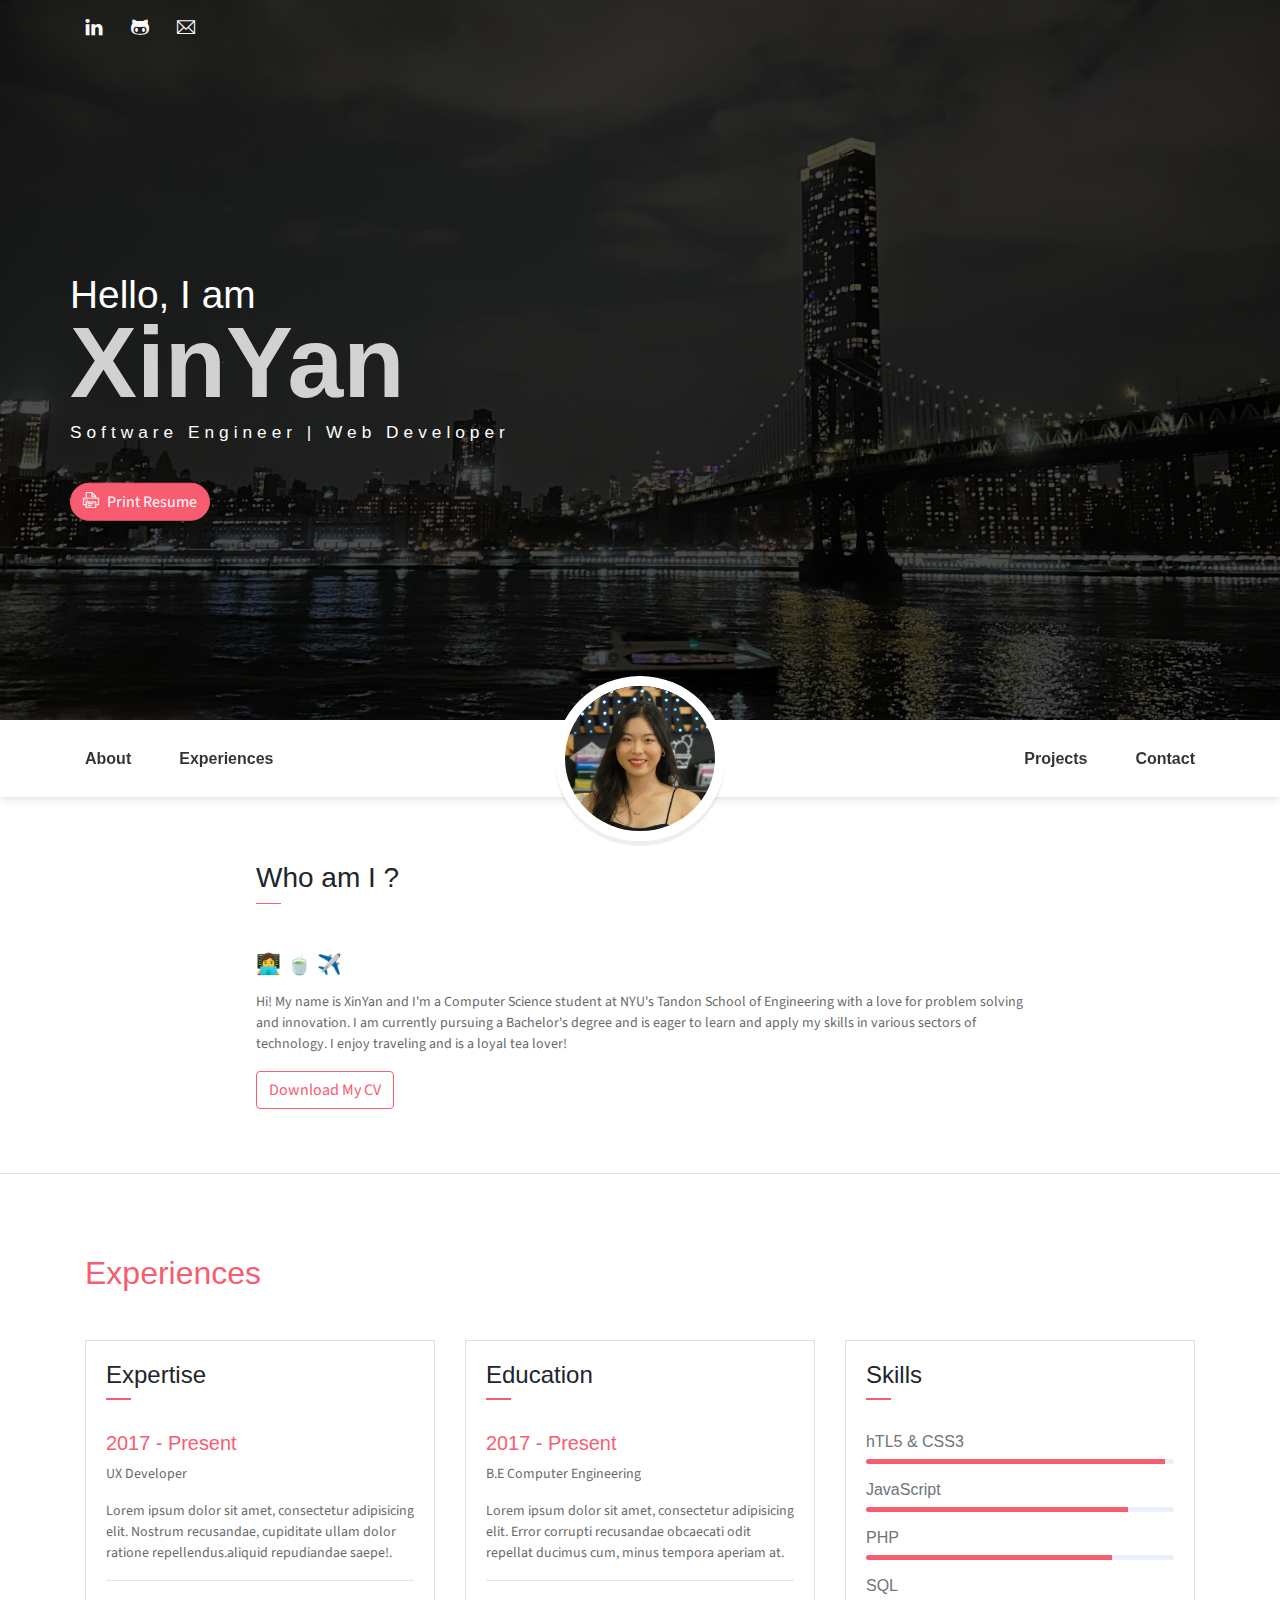
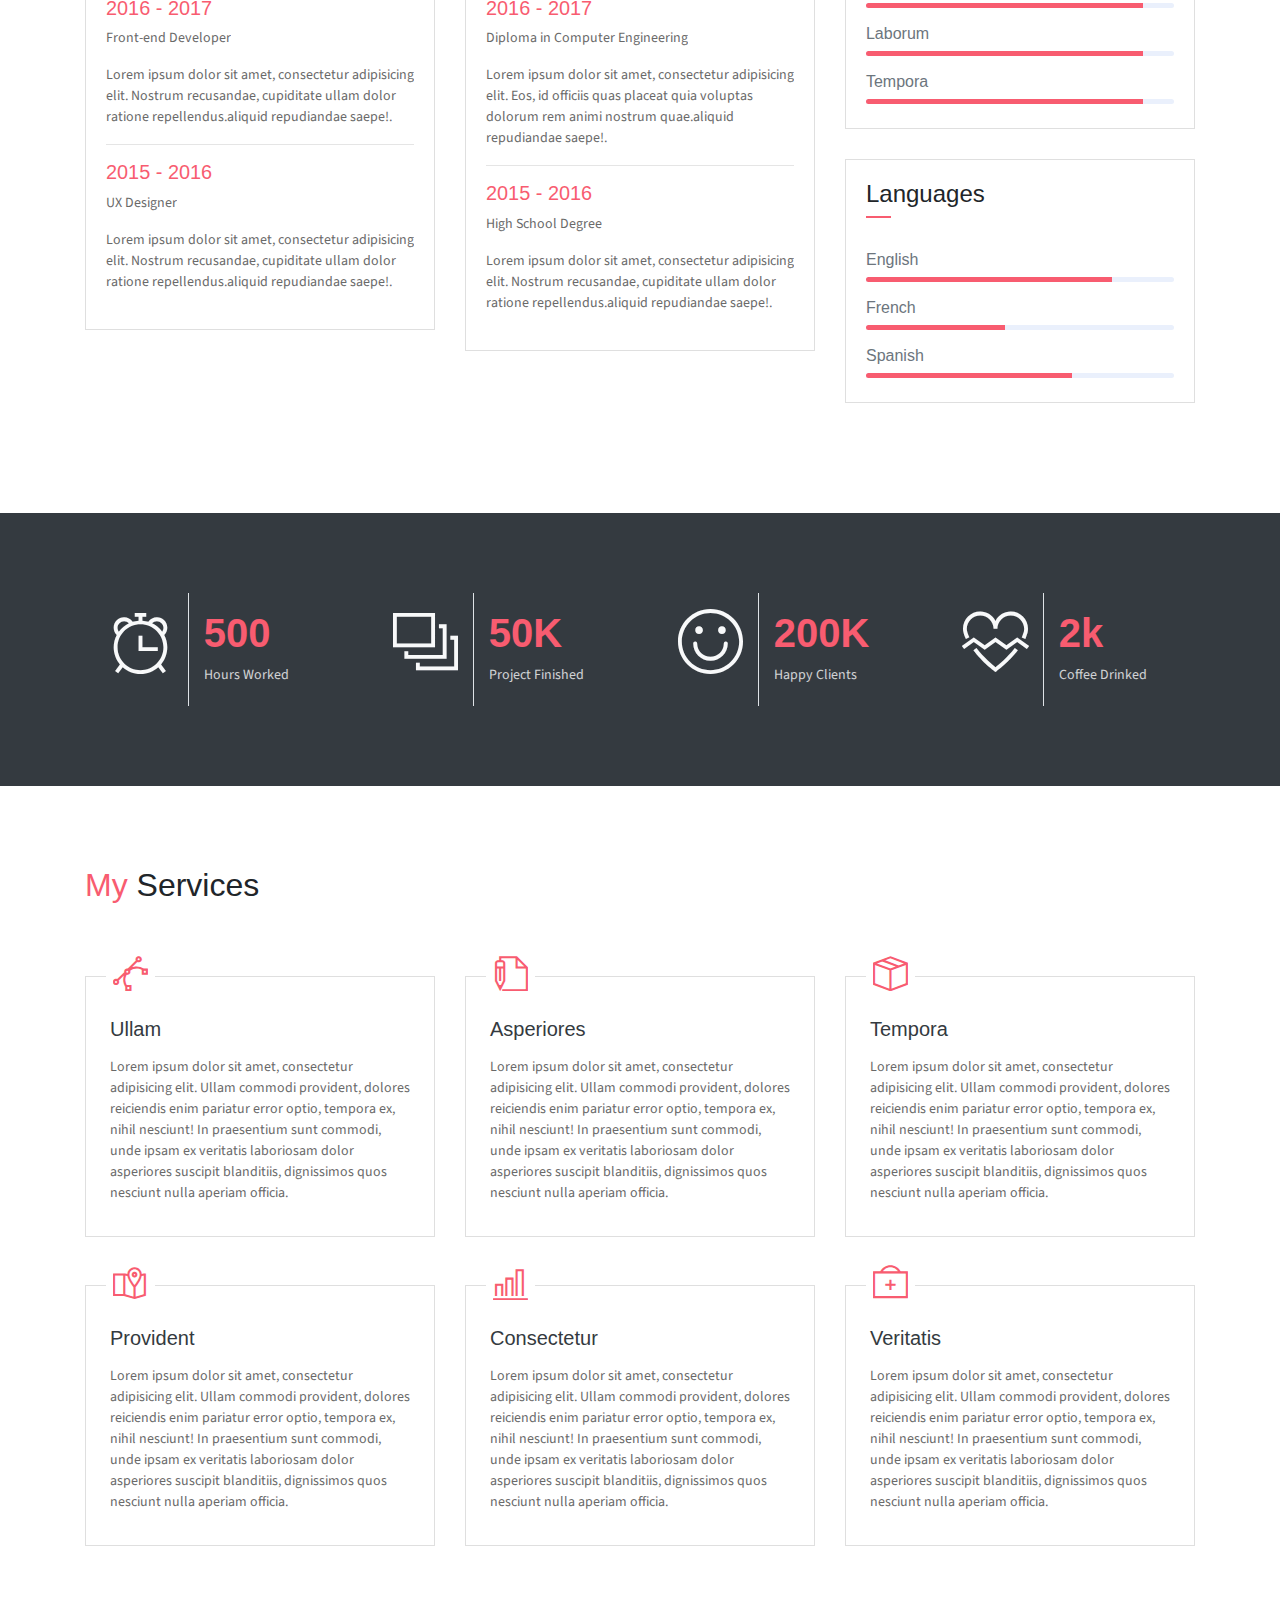
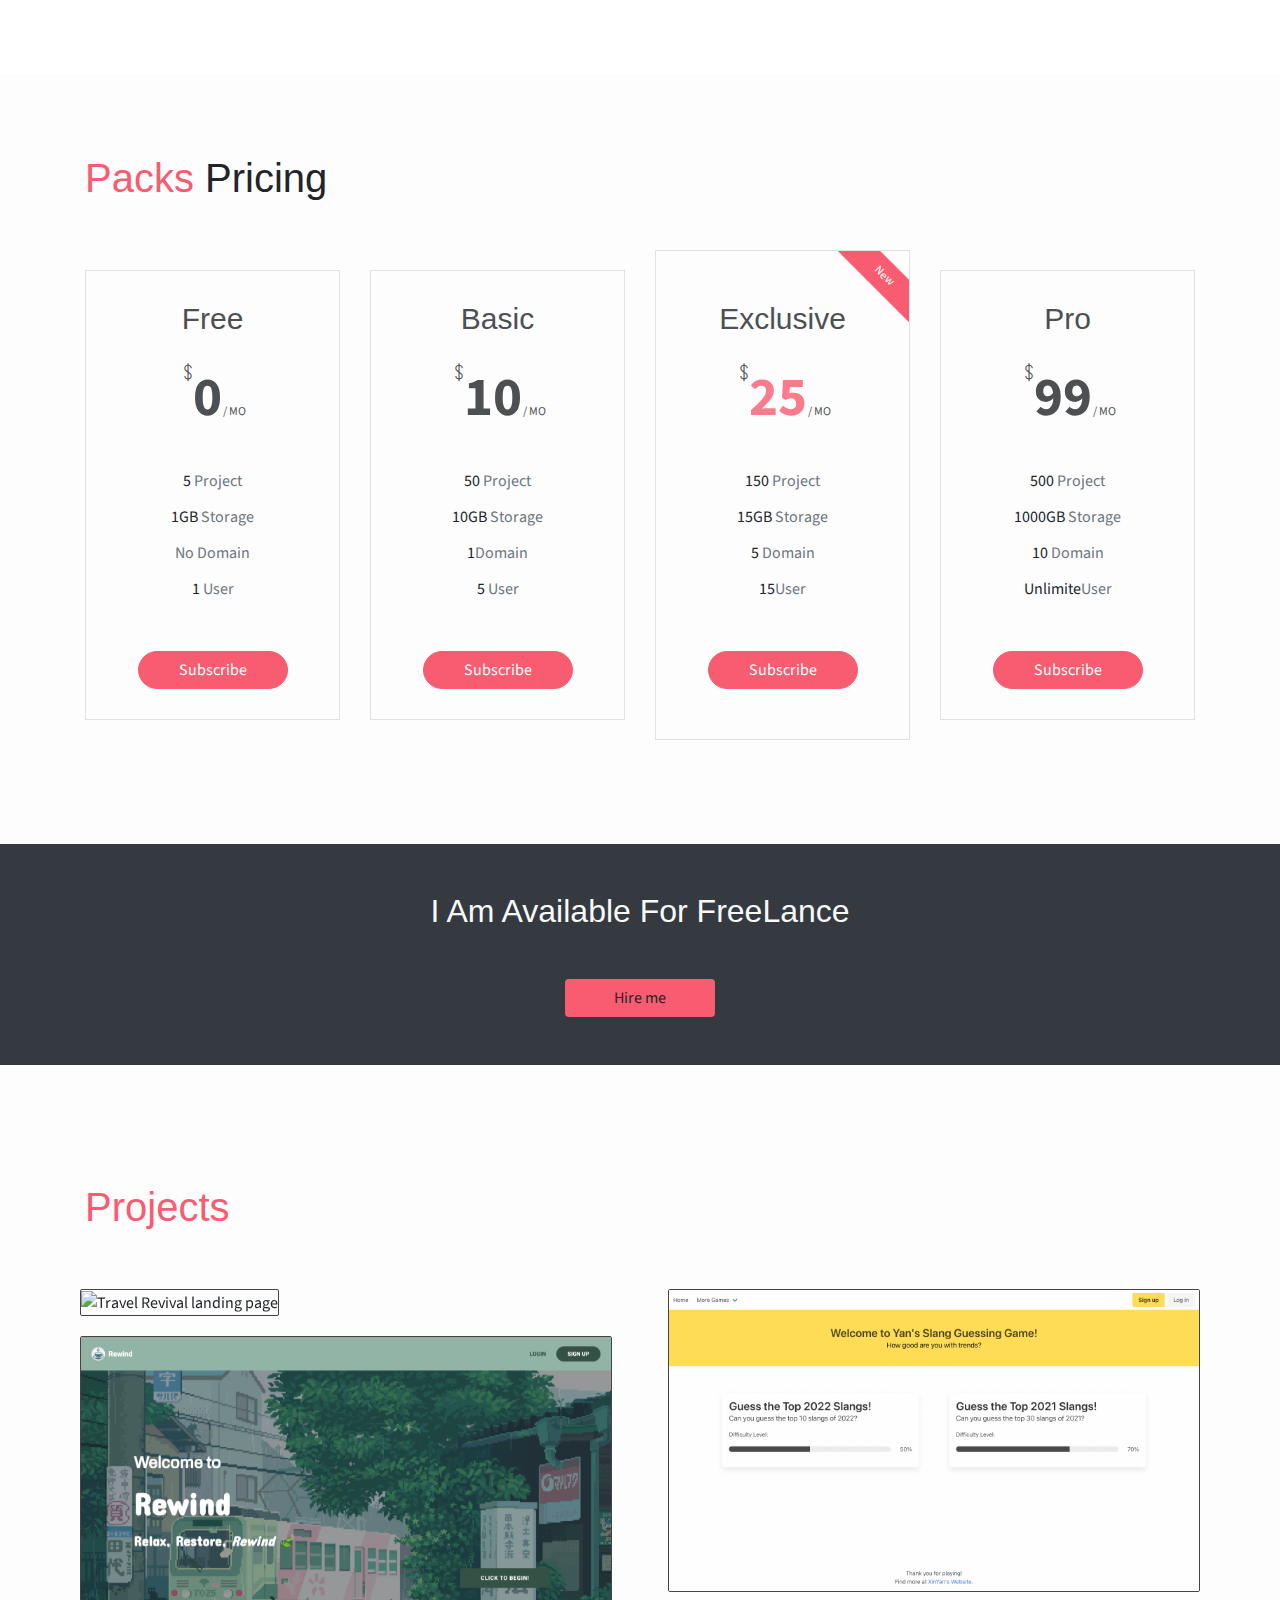
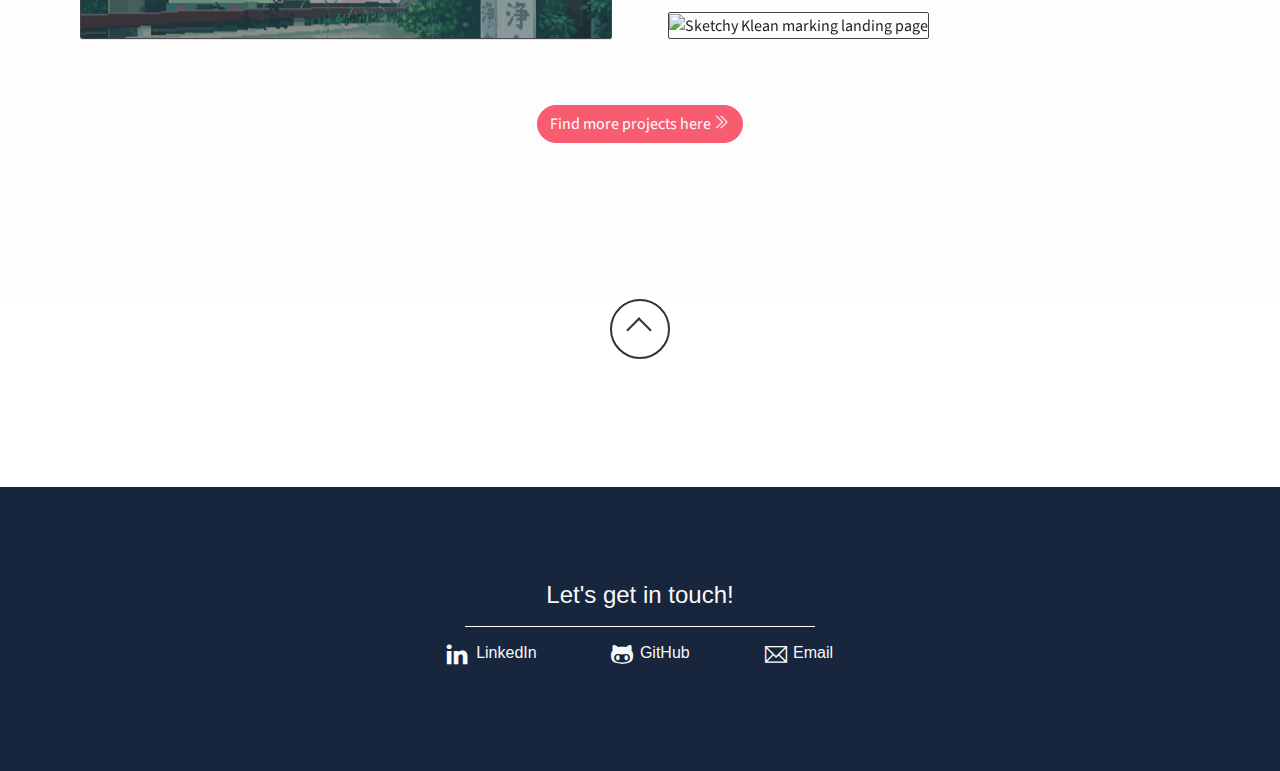
==== index.html @ 35cffde8 "projects section" ====
<!DOCTYPE html>
<html lang="en">
<head>
	<meta charset="utf-8">
    <meta name="viewport" content="width=device-width, initial-scale=1, shrink-to-fit=no">
    <meta name="description" content="XinYan's Portfolio">
    <meta name="author" content="XinYan">
    <title>XinYan's Portfolio</title>
    <!-- font icons -->
    <link rel="stylesheet" href="assets/vendors/themify-icons/css/themify-icons.css">
    <!-- Bootstrap + main styles -->
	<link rel="stylesheet" href="assets/css/page.css">
</head>
<body data-spy="scroll" data-target=".navbar" data-offset="40" id="home">
    <a href="components.html" class="btn btn-primary btn-component" data-spy="affix" data-offset-top="600"><i class="ti-shift-left-alt"></i> Components</a>
    <header class="header">
        <div class="container">
            <ul class="social-icons pt-3">
                <li class="social-item"><a class="social-link text-light" href="https://www.linkedin.com/in/xinyanc" target="_blank"><i class="ti-linkedin" aria-hidden="true"></i></a></li>
                <li class="social-item"><a class="social-link text-light" href="https://github.com/XinYanC" target="_blank"><i class="ti-github" aria-hidden="true"></i></a></li>
                <li class="social-item"><a class="social-link text-light" href="mailto:xxinyan.chen@gmail.com"><i class="ti-email" aria-hidden="true"></i></a></li>
            </ul>  
            <div class="header-content">
                <h4 class="header-subtitle" >Hello, I am</h4>
                <h1 class="header-title">XinYan</h1>
                <h6 class="header-mono" >Software Engineer | Web Developer</h6>
                <a href="https://drive.google.com/file/d/174GBS1X1BDwXUFllJPq9Yc5tFgpgv7HG/view?usp=sharing" target="_blank">
                    <button class="btn btn-primary btn-rounded"><i class="ti-printer pr-2"></i>Print Resume</button>
                </a>
            </div>
        </div>
    </header>
    <nav class="navbar sticky-top navbar-expand-lg navbar-light bg-white" data-spy="affix" data-offset-top="510">
        <div class="container">
            <button class="navbar-toggler ml-auto" type="button" data-toggle="collapse" data-target="#navbarSupportedContent" aria-controls="navbarSupportedContent" aria-expanded="false" aria-label="Toggle navigation">
                <span class="navbar-toggler-icon"></span>
            </button>
            <div class="collapse mt-sm-20 navbar-collapse" id="navbarSupportedContent">
                <ul class="navbar-nav mr-auto">
                    <!-- <li class="nav-item">
                        <a href="#home" class="nav-link">Home</a>
                    </li> -->
                    <li class="nav-item">
                        <a href="#about" class="nav-link">About</a>
                    </li>
                    <li class="nav-item">
                        <a href="#experiences" class="nav-link">Experiences</a>
                    </li>
                </ul>
                <ul class="navbar-nav brand">
                    <img src="assets/imgs/avatar.jpg" alt="" class="brand-img">
                    <li class="brand-txt">
                        <h5 class="brand-title">XinYan Chen</h5>
                        <div class="brand-subtitle">Software Engineer | Web Developer</div>
                    </li>
                </ul>
                <ul class="navbar-nav ml-auto">
                    <li class="nav-item">
                        <a href="#projects" class="nav-link">Projects</a>
                    </li>
                    <li class="nav-item last-item">
                        <a href="#contact" class="nav-link">Contact</a>
                    </li>
                </ul>
            </div>
        </div>
    </nav>
    <div class="container-fluid">
        <div id="about" class="row about-section">
            <div class="about-card">
                <h3 class="font-weight-light">Who am I ?</h3>
                <span class="line mb-5"></span>
                <h5 class="mb-3">👩‍💻 🍵 ✈️</h5>
                <p class="mt-20">Hi! My name is XinYan and I'm a Computer Science student at NYU's Tandon School of Engineering with a love for problem solving and innovation. I am currently pursuing a Bachelor's degree and is eager to learn and apply my skills in various sectors of technology. I enjoy traveling and is a loyal tea lover!</p>
                <a href="https://drive.google.com/file/d/174GBS1X1BDwXUFllJPq9Yc5tFgpgv7HG/view?usp=sharing" target="_blank">
                    <button class="btn btn-outline-danger"><i class="icon-down-circled2"></i>Download My CV</button>
                </a>
            </div>
        </div>
    </div>

    <!--Resume Section-->
    <section class="section" id="experiences">
        <div class="container">
            <h2 class="mb-5"><span class="text-danger">Experiences</span></h2>
            <div class="row">
                <div class="col-md-6 col-lg-4">
                    <div class="card">
                       <div class="card-header">
                            <div class="mt-2">
                                <h4>Expertise</h4>
                                <span class="line"></span>  
                            </div>
                        </div>
                        <div class="card-body">
                            <h6 class="title text-danger">2017 - Present</h6>
                            <P>UX Developer</P>
                            <P class="subtitle">Lorem ipsum dolor sit amet, consectetur adipisicing elit. Nostrum recusandae, cupiditate ullam dolor ratione repellendus.aliquid repudiandae saepe!.</P>
                            <hr>
                            <h6 class="title text-danger">2016 - 2017</h6>
                            <P>Front-end Developer</P>
                            <P class="subtitle">Lorem ipsum dolor sit amet, consectetur adipisicing elit. Nostrum recusandae, cupiditate ullam dolor ratione repellendus.aliquid repudiandae saepe!.</P>
                            <hr>
                            <h6 class="title text-danger">2015 - 2016</h6>
                            <P>UX Designer</P>
                            <P class="subtitle">Lorem ipsum dolor sit amet, consectetur adipisicing elit. Nostrum recusandae, cupiditate ullam dolor ratione repellendus.aliquid repudiandae saepe!.</P>
                        </div>
                    </div>
                </div>
                <div class="col-md-6 col-lg-4">
                    <div class="card">
                       <div class="card-header">
                            <div class="mt-2">
                                <h4>Education</h4>
                                <span class="line"></span>  
                            </div>
                        </div>
                        <div class="card-body">
                            <h6 class="title text-danger">2017 - Present</h6>
                            <P>B.E Computer Engineering</P>
                            <P class="subtitle">Lorem ipsum dolor sit amet, consectetur adipisicing elit. Error corrupti recusandae obcaecati odit repellat ducimus cum, minus tempora aperiam at.</P>
                            <hr>
                            <h6 class="title text-danger">2016 - 2017</h6>
                            <P>Diploma in Computer Engineering</P>
                            <P class="subtitle">Lorem ipsum dolor sit amet, consectetur adipisicing elit. Eos, id officiis quas placeat quia voluptas dolorum rem animi nostrum quae.aliquid repudiandae saepe!.</P>
                            <hr>
                            <h6 class="title text-danger">2015 - 2016</h6>
                            <P>High School Degree</P>
                            <P class="subtitle">Lorem ipsum dolor sit amet, consectetur adipisicing elit. Nostrum recusandae, cupiditate ullam dolor ratione repellendus.aliquid repudiandae saepe!.</P>
                            
                        </div>
                    </div>
                </div>
                <div class="col-lg-4">
                    <div class="card">
                       <div class="card-header">
                            <div class="pull-left">
                                <h4 class="mt-2">Skills</h4>
                                <span class="line"></span>  
                            </div>
                        </div>
                        <div class="card-body pb-2">
                           <h6>hTL5 &amp; CSS3</h6>
                            <div class="progress mb-3">
                                <div class="progress-bar bg-danger" role="progressbar" style="width: 97%" aria-valuenow="25" aria-valuemin="0" aria-valuemax="100"></div>
                            </div>
                            <h6>JavaScript</h6>
                            <div class="progress mb-3">
                                <div class="progress-bar bg-danger" role="progressbar" style="width: 85%" aria-valuenow="25" aria-valuemin="0" aria-valuemax="100"></div>
                            </div>
                            <h6>PHP</h6>
                            <div class="progress mb-3">
                                <div class="progress-bar bg-danger" role="progressbar" style="width: 80%" aria-valuenow="50" aria-valuemin="0" aria-valuemax="100"></div>
                            </div>
                            <h6>SQL</h6>
                            <div class="progress mb-3">
                                <div class="progress-bar bg-danger" role="progressbar" style="width: 90%" aria-valuenow="75" aria-valuemin="0" aria-valuemax="100"></div>
                            </div>
                            <h6>Laborum</h6>
                            <div class="progress mb-3">
                                <div class="progress-bar bg-danger" role="progressbar" style="width: 90%" aria-valuenow="75" aria-valuemin="0" aria-valuemax="100"></div>
                            </div>
                            <h6>Tempora</h6>
                            <div class="progress mb-3">
                                <div class="progress-bar bg-danger" role="progressbar" style="width: 90%" aria-valuenow="75" aria-valuemin="0" aria-valuemax="100"></div>
                            </div>
                        </div>
                    </div>
                    <div class="card">
                       <div class="card-header">
                            <div class="pull-left">
                                <h4 class="mt-2">Languages</h4>
                                <span class="line"></span>  
                            </div>
                        </div>
                        <div class="card-body pb-2">
                           <h6>English</h6>
                            <div class="progress mb-3">
                                <div class="progress-bar bg-danger" role="progressbar" style="width: 80%" aria-valuenow="25" aria-valuemin="0" aria-valuemax="100"></div>
                            </div>
                            <h6>French</h6>
                            <div class="progress mb-3">
                                <div class="progress-bar bg-danger" role="progressbar" style="width: 45%" aria-valuenow="25" aria-valuemin="0" aria-valuemax="100"></div>
                            </div>
                            <h6>Spanish</h6>
                            <div class="progress mb-3">
                                <div class="progress-bar bg-danger" role="progressbar" style="width: 67%" aria-valuenow="50" aria-valuemin="0" aria-valuemax="100"></div>
                            </div>
                        </div>
                    </div>
                </div>
            </div>
        </div>
    </section>

    <section class="section bg-dark text-center">
        <div class="container">
            <div class="row text-center">
                <div class="col-md-6 col-lg-3">
                    <div class="row ">
                        <div class="col-5 text-right text-light border-right py-3">
                            <div class="m-auto"><i class="ti-alarm-clock icon-xl"></i></div>
                        </div>
                        <div class="col-7 text-left py-3">
                            <h1 class="text-danger font-weight-bold font40">500</h1>
                            <p class="text-light mb-1">Hours Worked</p>
                        </div>
                    </div>
                </div>
                <div class="col-md-6 col-lg-3">
                    <div class="row">
                        <div class="col-5 text-right text-light border-right py-3">
                            <div class="m-auto"><i class="ti-layers-alt icon-xl"></i></div>
                        </div>
                        <div class="col-7 text-left py-3">
                            <h1 class="text-danger font-weight-bold font40">50K</h1>
                            <p class="text-light mb-1">Project Finished</p>
                        </div>
                    </div>
                </div>
                <div class="col-md-6 col-lg-3">
                    <div class="row">
                        <div class="col-5 text-right text-light border-right py-3">
                            <div class="m-auto"><i class="ti-face-smile icon-xl"></i></div>
                        </div>
                        <div class="col-7 text-left py-3">
                            <h1 class="text-danger font-weight-bold font40">200K</h1>
                            <p class="text-light mb-1">Happy Clients</p>
                        </div>
                    </div>
                </div>
                <div class="col-md-6 col-lg-3">
                    <div class="row">
                        <div class="col-5 text-right text-light border-right py-3">
                            <div class="m-auto"><i class="ti-heart-broken icon-xl"></i></div>
                        </div>
                        <div class="col-7 text-left py-3">
                            <h1 class="text-danger font-weight-bold font40">2k</h1>
                            <p class="text-light mb-1">Coffee Drinked</p>
                        </div>
                    </div>
                </div>
            </div>
        </div>
    </section>

    <section class="section" id="service">
        <div class="container">
            <h2 class="mb-5 pb-4"><span class="text-danger">My</span> Services</h2>
            <div class="row">
                <div class="col-md-4 col-sm-6">
                    <div class="card mb-5">
                       <div class="card-header has-icon">
                            <i class="ti-vector text-danger" aria-hidden="true"></i>
                        </div>
                        <div class="card-body px-4 py-3">
                            <h5 class="mb-3 card-title text-dark">Ullam</h5>
                            <P class="subtitle">Lorem ipsum dolor sit amet, consectetur adipisicing elit. Ullam commodi provident, dolores reiciendis enim pariatur error optio, tempora ex, nihil nesciunt! In praesentium sunt commodi, unde ipsam ex veritatis laboriosam dolor asperiores suscipit blanditiis, dignissimos quos nesciunt nulla aperiam officia.</P>
                        </div>
                    </div>
                </div>
                <div class="col-md-4 col-sm-6">
                    <div class="card mb-5">
                       <div class="card-header has-icon">
                            <i class="ti-write text-danger" aria-hidden="true"></i>
                        </div>
                        <div class="card-body px-4 py-3">
                            <h5 class="mb-3 card-title text-dark">Asperiores</h5>
                            <P class="subtitle">Lorem ipsum dolor sit amet, consectetur adipisicing elit. Ullam commodi provident, dolores reiciendis enim pariatur error optio, tempora ex, nihil nesciunt! In praesentium sunt commodi, unde ipsam ex veritatis laboriosam dolor asperiores suscipit blanditiis, dignissimos quos nesciunt nulla aperiam officia.</P>
                        </div>
                    </div>
                </div>
                <div class="col-md-4 col-sm-6">
                    <div class="card mb-5">
                       <div class="card-header has-icon">
                            <i class="ti-package text-danger" aria-hidden="true"></i>
                        </div>
                        <div class="card-body px-4 py-3">
                            <h5 class="mb-3 card-title text-dark">Tempora</h5>
                            <P class="subtitle">Lorem ipsum dolor sit amet, consectetur adipisicing elit. Ullam commodi provident, dolores reiciendis enim pariatur error optio, tempora ex, nihil nesciunt! In praesentium sunt commodi, unde ipsam ex veritatis laboriosam dolor asperiores suscipit blanditiis, dignissimos quos nesciunt nulla aperiam officia.</P>
                        </div>
                    </div>
                </div>
                <div class="col-md-4 col-sm-6">
                    <div class="card mb-5">
                       <div class="card-header has-icon">
                            <i class="ti-map-alt text-danger" aria-hidden="true"></i>
                        </div>
                        <div class="card-body px-4 py-3">
                            <h5 class="mb-3 card-title text-dark">Provident</h5>
                            <P class="subtitle">Lorem ipsum dolor sit amet, consectetur adipisicing elit. Ullam commodi provident, dolores reiciendis enim pariatur error optio, tempora ex, nihil nesciunt! In praesentium sunt commodi, unde ipsam ex veritatis laboriosam dolor asperiores suscipit blanditiis, dignissimos quos nesciunt nulla aperiam officia.</P>
                        </div>
                    </div>
                </div>
                <div class="col-md-4 col-sm-6">
                    <div class="card mb-5">
                       <div class="card-header has-icon">
                            <i class="ti-bar-chart text-danger" aria-hidden="true"></i>
                        </div>
                        <div class="card-body px-4 py-3">
                            <h5 class="mb-3 card-title text-dark">Consectetur</h5>
                            <P class="subtitle">Lorem ipsum dolor sit amet, consectetur adipisicing elit. Ullam commodi provident, dolores reiciendis enim pariatur error optio, tempora ex, nihil nesciunt! In praesentium sunt commodi, unde ipsam ex veritatis laboriosam dolor asperiores suscipit blanditiis, dignissimos quos nesciunt nulla aperiam officia.</P>
                        </div>
                    </div>
                </div>
                <div class="col-md-4 col-sm-6">
                    <div class="card mb-5">
                       <div class="card-header has-icon">
                            <i class="ti-support text-danger" aria-hidden="true"></i>
                        </div>
                        <div class="card-body px-4 py-3">
                            <h5 class="mb-3 card-title text-dark">Veritatis</h5>
                            <P class="subtitle">Lorem ipsum dolor sit amet, consectetur adipisicing elit. Ullam commodi provident, dolores reiciendis enim pariatur error optio, tempora ex, nihil nesciunt! In praesentium sunt commodi, unde ipsam ex veritatis laboriosam dolor asperiores suscipit blanditiis, dignissimos quos nesciunt nulla aperiam officia.</P>
                        </div>
                    </div>
                </div>
            </div>
        </div>
    </section>

    <section class="section bg-custom-gray" id="price">
        <div class="container">
            <h1 class="mb-5"><span class="text-danger">Packs</span> Pricing</h1>
            <div class="row align-items-center">
                <div class="col-md-6 col-lg-3">
                    <div class="price-card text-center mb-4">
                        <h3 class="price-card-title">Free</h3>
                        <div class="price-card-cost">
                            <sup class="ti-money"></sup>
                            <span class="num">0</span>
                            <span class="date">MO</span>
                        </div>
                        <ul class="list">
                            <li class="list-item">5 <span class="text-muted">Project</span></li>
                            <li class="list-item">1GB <span class="text-muted">Storage</span></li>
                            <li class="list-item"><span class="text-muted">No Domain</span></li>
                            <li class="list-item">1 <span class="text-muted">User</span></li>
                        </ul>
                        <button class="btn btn-primary btn-rounded w-lg">Subscribe</button>
                    </div>
                </div>
                <div class="col-md-6 col-lg-3">
                    <div class="price-card text-center mb-4">
                        <h3 class="price-card-title">Basic</h3>
                        <div class="price-card-cost">
                            <sup class="ti-money"></sup>
                            <span class="num">10</span>
                            <span class="date">MO</span>
                        </div>
                        <ul class="list">
                            <li class="list-item">50 <span class="text-muted">Project</span></li>
                            <li class="list-item">10GB <span class="text-muted">Storage</span></li>
                            <li class="list-item">1<span class="text-muted">Domain</span></li>
                            <li class="list-item">5 <span class="text-muted">User</span></li>
                        </ul>
                        <button class="btn btn-primary btn-rounded w-lg">Subscribe</button>
                    </div>
                </div>
                <div class="col-md-6 col-lg-3">
                    <div class="price-card text-center price-card-requried mb-4">
                        <h3 class="price-card-title">Exclusive</h3>
                        <div class="price-card-cost">
                            <sup class="ti-money"></sup>
                            <span class="num">25</span>
                            <span class="date">MO</span>
                        </div>
                        <ul class="list">
                            <li class="list-item">150 <span class="text-muted">Project</span></li>
                            <li class="list-item">15GB <span class="text-muted">Storage</span></li>
                            <li class="list-item">5<span class="text-muted"> Domain</span></li>
                            <li class="list-item">15<span class="text-muted">User</span></li>
                        </ul>
                        <button class="btn btn-primary btn-rounded w-lg">Subscribe</button>
                    </div>
                </div>
                <div class="col-md-6 col-lg-3">
                    <div class="price-card text-center mb-4">
                        <h3 class="price-card-title">Pro</h3>
                        <div class="price-card-cost">
                            <sup class="ti-money"></sup>
                            <span class="num">99</span>
                            <span class="date">MO</span>
                        </div>
                        <ul class="list">
                            <li class="list-item">500 <span class="text-muted">Project</span></li>
                            <li class="list-item">1000GB <span class="text-muted">Storage</span></li>
                            <li class="list-item">10<span class="text-muted"> Domain</span></li>
                            <li class="list-item">Unlimite<span class="text-muted">User</span></li>
                        </ul>
                        <button class="btn btn-primary btn-rounded w-lg">Subscribe</button>
                    </div>
                </div>
            </div>
        </div>
    </section>
    <section class="section bg-dark py-5">
        <div class="container text-center">
            <h2 class="text-light mb-5 font-weight-normal">I Am Available For FreeLance</h2>
            <button class="btn bg-primary w-lg" >Hire me</button>
        </div>
    </section>

    <!-- Portfolio Section -->
    <section class="section bg-custom-gray" id="projects">
        <div class="container portfolio-padding">
            <h1 class="mb-5"><span class="text-danger">Projects</span></h1>
            <div class="portfolio">
                <!-- <div class="filters">
                    <a href="#" data-filter=".new" class="active">
                        New
                    </a>
                    <a href="#" data-filter=".advertising">
                        Advertising
                    </a>
                    <a href="#" data-filter=".branding">
                        Branding
                    </a>
                    <a href="#" data-filter=".web">
                        Web
                    </a>
                </div> -->
                <div class="portfolio-container"> 
                    <div class="new">
                        <div class="portfolio-item">
                            <img src="assets/imgs/travelrevival.png" class="img-fluid" alt="Travel Revival landing page">
                            <div class="content-holder">
                                <a class="img-popup" href="assets/imgs/travelrevival.png"></a>
                                <div class="text-holder">
                                    <h6 class="title">TRAVEL REVIVAL</h6>
                                    <p class="subtitle">An traveler's page project with <a class="ppl-link" href="https://www.linkedin.com/in/aileenrangel?trk=public_profile_samename-profile&original_referer=https%3A%2F%2Fwww.linkedin.com%2Fin%2Faileen-rangel-90963b141" target="_blank">Aileen</a>. The website features modal pages and a functioning shopping cart that adjusts the total price from items selected into the cart. Template: <a class="ppl-link" href="https://bulmatemplates.github.io/bulma-templates/templates/band.html"  target="_blank">Band Template</a>.</p>
                                    <p class="subtitle"><strong>Languages used:</strong>  HTML, CSS, JavaScript</p>
                                    <a href="https://xinyanc.github.io/TravelRevival/" target="_blank" class="read-more open-web">Go to Website <i class="ti-angle-double-right"></i></a>
                                </div>
                            </div>
                        </div>                                                     
                    </div>
                    <div class="new">
                        <div class="portfolio-item">
                            <img src="assets/imgs/rewind.png" class="img-fluid" alt="Rewind landing page">
                            <div class="content-holder">
                                <a class="img-popup" href="assets/imgs/rewind.png"></a>
                                <div class="text-holder">
                                    <h6 class="title">REWIND</h6>
                                    <p class="subtitle">A relaxation page with <a class="ppl-link" href="https://www.linkedin.com/in/ashley-la-rotonda-1971b41b8/"  target="_blank">Ashley</a> and <a class="ppl-link" href="https://www.linkedin.com/in/lolia-kalada-halliday-69810a203/" target="_blank">Lolia</a>. The website features a working Javascript timer in the local storage, functional settings page, embedded games, and random advice generator API.</p>
                                    <p class="subtitle"><strong>Languages used:</strong>  HTML, CSS, JavaScript, API, Local Storage</p>
                                    <a href="https://xinyanc.github.io/Rewind/" target="_blank" class="read-more open-web">Go to Website <i class="ti-angle-double-right"></i></a>
                                </div>
                            </div>   
                        </div>             
                    </div>
                    
                </div>
                <div class="portfolio-container"> 
                    <div class="new">
                        <div class="portfolio-item">
                            <img src="assets/imgs/yan'sslanggame.png" class="img-fluid" alt="Guessing game landing page">                         
                            <div class="content-holder">
                                <a class="img-popup" href="assets/imgs/yan'sslanggame.png"></a>
                                <div class="text-holder">
                                    <h6 class="title">YAN'S SLANG GUESSING GAME!</h6>
                                    <p class="subtitle">An popular slang guessing game featuring responsive level bars. Utilized the <a class="ppl-link" href="https://bulma.io/" target="_blank">Bulma Library</a>.</p>
                                    <p class="subtitle"><strong>Languages used:</strong>  HTML, CSS, JavaScript</p>
                                    <a href="https://xinyanc.github.io/QuessTheTopSlangs/" target="_blank" class="read-more open-web">Go to Website <i class="ti-angle-double-right"></i></a>
                                </div>
                            </div>    
                        </div>              
                    </div> 
                    <div class="new">
                        <div class="portfolio-item">
                            <img src="assets/imgs/sketchyklean.png" class="img-fluid" alt="Sketchy Klean marking landing page">
                            <div class="content-holder">
                                <a class="img-popup" href="assets/imgs/sketchyklean.png"></a>
                                <div class="text-holder">
                                    <h6 class="title">SKETCHY KLEAN</h6>
                                    <p class="subtitle">An automatic shoe cleaner machine that cleans the shoe on a timer interval. Website include mission statement, slideshows, and a fully functional shopping cart and order page.</p>
                                    <p class="subtitle"><strong>Languages used:</strong>  Python, HTML, CSS, JavaScript, Raspiberry Pi</p>
                                    <a href="https://xinyanc.github.io/SketchyKlean/" target="_blank" class="read-more open-web">Go to Website <i class="ti-angle-double-right"></i></a>
                                </div>
                            </div> 
                        </div>                         
                    </div>
                </div> 
            </div> 
            <div class="next-button-sec">
                <a href="projects.html">
                    <button class="btn btn-primary btn-rounded next-button" >Find more projects here <i class="ti-angle-double-right"></i></button>
                </a>
            </div> 
            
        </div>            
    </section>
    <!-- End of portfolio section -->

    <section id="scroll">
        <div class="scroll" id="scrollToTopBtn"></div>
        <!-- <br><p>Back to Top</p> -->
    </section>

    <footer class="footer py-3" id="contact">
        <div class="container">
            <div class="row text-light contact-social">
                <div class="col-lg-4">
                    <div class="contact-info-card">
                        <h4 class="contact-title">Let's get in touch!</h4>
                        <hr>
                        <div class="contact-social-box">
                            <div class="row mb-2 contact-social-link">
                                <a class="social-link text-light contact-social-link" href="https://www.linkedin.com/in/xinyanc" target="_blank">
                                    <div class="contact-social-link">
                                        <i class="ti-linkedin icon-md contact-social-icon"></i>
                                        <h6>LinkedIn</h6>
                                    </div>
                                </a>
                            </div>
                            <div class="row mb-2 contact-social-link">
                                <a class="social-link text-light contact-social-link" href="https://github.com/XinYanC" target="_blank">
                                    <div class="contact-social-link">
                                        <i class="ti-github icon-md contact-social-icon"></i>
                                        <h6>GitHub</h6>
                                    </div>
                                </a>
                            </div>
                            <div class="row mb-2 contact-social-link">
                                <a class="social-link text-light contact-social-link" href="https://www.linkedin.com/in/xinyanc" target="_blank">
                                    <div class="contact-social-link">
                                        <i class="ti-email icon-md contact-social-icon"></i>
                                        <h6>Email</h6>
                                    </div>
                                </a>
                            </div>
                        </div>
                    </div>
                </div>
            </div>
        </div>
    </footer>

	<!-- core  -->
    <script src="assets/vendors/jquery/jquery-3.4.1.js"></script>
    <script src="assets/vendors/bootstrap/bootstrap.bundle.js"></script>

    <!-- bootstrap 3 affix -->
    <script src="assets/vendors/bootstrap/bootstrap.affix.js"></script>

    <!-- Isotope  -->
    <script src="assets/vendors/isotope/isotope.pkgd.js"></script>

    <!-- JavaScript js -->
    <script src="assets/js/page.js"></script>

</body>
</html>
---- assets/vendors/themify-icons/css/themify-icons.css ----
@font-face {
	font-family: 'themify';
	src:url("../fonts/themify.eot?-fvbane");
	src:url("../fonts/themify.eot?#iefix-fvbane") format("embedded-opentype"),
		url("../fonts/themify.woff?-fvbane") format("woff"),
		url("../fonts/themify.ttf?-fvbane") format("truetype"),
		url("../fonts/themify.svg?-fvbane#themify") format("svg");
	font-weight: normal;
	font-style: normal;
}

[class^="ti-"], [class*=" ti-"] {
	font-family: 'themify';
	speak: none;
	font-style: normal;
	font-weight: normal;
	font-variant: normal;
	text-transform: none;
	line-height: 1;

	/* Better Font Rendering =========== */
	-webkit-font-smoothing: antialiased;
	-moz-osx-font-smoothing: grayscale;
}

.ti-wand:before {
	content: "\e600";
}
.ti-volume:before {
	content: "\e601";
}
.ti-user:before {
	content: "\e602";
}
.ti-unlock:before {
	content: "\e603";
}
.ti-unlink:before {
	content: "\e604";
}
.ti-trash:before {
	content: "\e605";
}
.ti-thought:before {
	content: "\e606";
}
.ti-target:before {
	content: "\e607";
}
.ti-tag:before {
	content: "\e608";
}
.ti-tablet:before {
	content: "\e609";
}
.ti-star:before {
	content: "\e60a";
}
.ti-spray:before {
	content: "\e60b";
}
.ti-signal:before {
	content: "\e60c";
}
.ti-shopping-cart:before {
	content: "\e60d";
}
.ti-shopping-cart-full:before {
	content: "\e60e";
}
.ti-settings:before {
	content: "\e60f";
}
.ti-search:before {
	content: "\e610";
}
.ti-zoom-in:before {
	content: "\e611";
}
.ti-zoom-out:before {
	content: "\e612";
}
.ti-cut:before {
	content: "\e613";
}
.ti-ruler:before {
	content: "\e614";
}
.ti-ruler-pencil:before {
	content: "\e615";
}
.ti-ruler-alt:before {
	content: "\e616";
}
.ti-bookmark:before {
	content: "\e617";
}
.ti-bookmark-alt:before {
	content: "\e618";
}
.ti-reload:before {
	content: "\e619";
}
.ti-plus:before {
	content: "\e61a";
}
.ti-pin:before {
	content: "\e61b";
}
.ti-pencil:before {
	content: "\e61c";
}
.ti-pencil-alt:before {
	content: "\e61d";
}
.ti-paint-roller:before {
	content: "\e61e";
}
.ti-paint-bucket:before {
	content: "\e61f";
}
.ti-na:before {
	content: "\e620";
}
.ti-mobile:before {
	content: "\e621";
}
.ti-minus:before {
	content: "\e622";
}
.ti-medall:before {
	content: "\e623";
}
.ti-medall-alt:before {
	content: "\e624";
}
.ti-marker:before {
	content: "\e625";
}
.ti-marker-alt:before {
	content: "\e626";
}
.ti-arrow-up:before {
	content: "\e627";
}
.ti-arrow-right:before {
	content: "\e628";
}
.ti-arrow-left:before {
	content: "\e629";
}
.ti-arrow-down:before {
	content: "\e62a";
}
.ti-lock:before {
	content: "\e62b";
}
.ti-location-arrow:before {
	content: "\e62c";
}
.ti-link:before {
	content: "\e62d";
}
.ti-layout:before {
	content: "\e62e";
}
.ti-layers:before {
	content: "\e62f";
}
.ti-layers-alt:before {
	content: "\e630";
}
.ti-key:before {
	content: "\e631";
}
.ti-import:before {
	content: "\e632";
}
.ti-image:before {
	content: "\e633";
}
.ti-heart:before {
	content: "\e634";
}
.ti-heart-broken:before {
	content: "\e635";
}
.ti-hand-stop:before {
	content: "\e636";
}
.ti-hand-open:before {
	content: "\e637";
}
.ti-hand-drag:before {
	content: "\e638";
}
.ti-folder:before {
	content: "\e639";
}
.ti-flag:before {
	content: "\e63a";
}
.ti-flag-alt:before {
	content: "\e63b";
}
.ti-flag-alt-2:before {
	content: "\e63c";
}
.ti-eye:before {
	content: "\e63d";
}
.ti-export:before {
	content: "\e63e";
}
.ti-exchange-vertical:before {
	content: "\e63f";
}
.ti-desktop:before {
	content: "\e640";
}
.ti-cup:before {
	content: "\e641";
}
.ti-crown:before {
	content: "\e642";
}
.ti-comments:before {
	content: "\e643";
}
.ti-comment:before {
	content: "\e644";
}
.ti-comment-alt:before {
	content: "\e645";
}
.ti-close:before {
	content: "\e646";
}
.ti-clip:before {
	content: "\e647";
}
.ti-angle-up:before {
	content: "\e648";
}
.ti-angle-right:before {
	content: "\e649";
}
.ti-angle-left:before {
	content: "\e64a";
}
.ti-angle-down:before {
	content: "\e64b";
}
.ti-check:before {
	content: "\e64c";
}
.ti-check-box:before {
	content: "\e64d";
}
.ti-camera:before {
	content: "\e64e";
}
.ti-announcement:before {
	content: "\e64f";
}
.ti-brush:before {
	content: "\e650";
}
.ti-briefcase:before {
	content: "\e651";
}
.ti-bolt:before {
	content: "\e652";
}
.ti-bolt-alt:before {
	content: "\e653";
}
.ti-blackboard:before {
	content: "\e654";
}
.ti-bag:before {
	content: "\e655";
}
.ti-move:before {
	content: "\e656";
}
.ti-arrows-vertical:before {
	content: "\e657";
}
.ti-arrows-horizontal:before {
	content: "\e658";
}
.ti-fullscreen:before {
	content: "\e659";
}
.ti-arrow-top-right:before {
	content: "\e65a";
}
.ti-arrow-top-left:before {
	content: "\e65b";
}
.ti-arrow-circle-up:before {
	content: "\e65c";
}
.ti-arrow-circle-right:before {
	content: "\e65d";
}
.ti-arrow-circle-left:before {
	content: "\e65e";
}
.ti-arrow-circle-down:before {
	content: "\e65f";
}
.ti-angle-double-up:before {
	content: "\e660";
}
.ti-angle-double-right:before {
	content: "\e661";
}
.ti-angle-double-left:before {
	content: "\e662";
}
.ti-angle-double-down:before {
	content: "\e663";
}
.ti-zip:before {
	content: "\e664";
}
.ti-world:before {
	content: "\e665";
}
.ti-wheelchair:before {
	content: "\e666";
}
.ti-view-list:before {
	content: "\e667";
}
.ti-view-list-alt:before {
	content: "\e668";
}
.ti-view-grid:before {
	content: "\e669";
}
.ti-uppercase:before {
	content: "\e66a";
}
.ti-upload:before {
	content: "\e66b";
}
.ti-underline:before {
	content: "\e66c";
}
.ti-truck:before {
	content: "\e66d";
}
.ti-timer:before {
	content: "\e66e";
}
.ti-ticket:before {
	content: "\e66f";
}
.ti-thumb-up:before {
	content: "\e670";
}
.ti-thumb-down:before {
	content: "\e671";
}
.ti-text:before {
	content: "\e672";
}
.ti-stats-up:before {
	content: "\e673";
}
.ti-stats-down:before {
	content: "\e674";
}
.ti-split-v:before {
	content: "\e675";
}
.ti-split-h:before {
	content: "\e676";
}
.ti-smallcap:before {
	content: "\e677";
}
.ti-shine:before {
	content: "\e678";
}
.ti-shift-right:before {
	content: "\e679";
}
.ti-shift-left:before {
	content: "\e67a";
}
.ti-shield:before {
	content: "\e67b";
}
.ti-notepad:before {
	content: "\e67c";
}
.ti-server:before {
	content: "\e67d";
}
.ti-quote-right:before {
	content: "\e67e";
}
.ti-quote-left:before {
	content: "\e67f";
}
.ti-pulse:before {
	content: "\e680";
}
.ti-printer:before {
	content: "\e681";
}
.ti-power-off:before {
	content: "\e682";
}
.ti-plug:before {
	content: "\e683";
}
.ti-pie-chart:before {
	content: "\e684";
}
.ti-paragraph:before {
	content: "\e685";
}
.ti-panel:before {
	content: "\e686";
}
.ti-package:before {
	content: "\e687";
}
.ti-music:before {
	content: "\e688";
}
.ti-music-alt:before {
	content: "\e689";
}
.ti-mouse:before {
	content: "\e68a";
}
.ti-mouse-alt:before {
	content: "\e68b";
}
.ti-money:before {
	content: "\e68c";
}
.ti-microphone:before {
	content: "\e68d";
}
.ti-menu:before {
	content: "\e68e";
}
.ti-menu-alt:before {
	content: "\e68f";
}
.ti-map:before {
	content: "\e690";
}
.ti-map-alt:before {
	content: "\e691";
}
.ti-loop:before {
	content: "\e692";
}
.ti-location-pin:before {
	content: "\e693";
}
.ti-list:before {
	content: "\e694";
}
.ti-light-bulb:before {
	content: "\e695";
}
.ti-Italic:before {
	content: "\e696";
}
.ti-info:before {
	content: "\e697";
}
.ti-infinite:before {
	content: "\e698";
}
.ti-id-badge:before {
	content: "\e699";
}
.ti-hummer:before {
	content: "\e69a";
}
.ti-home:before {
	content: "\e69b";
}
.ti-help:before {
	content: "\e69c";
}
.ti-headphone:before {
	content: "\e69d";
}
.ti-harddrives:before {
	content: "\e69e";
}
.ti-harddrive:before {
	content: "\e69f";
}
.ti-gift:before {
	content: "\e6a0";
}
.ti-game:before {
	content: "\e6a1";
}
.ti-filter:before {
	content: "\e6a2";
}
.ti-files:before {
	content: "\e6a3";
}
.ti-file:before {
	content: "\e6a4";
}
.ti-eraser:before {
	content: "\e6a5";
}
.ti-envelope:before {
	content: "\e6a6";
}
.ti-download:before {
	content: "\e6a7";
}
.ti-direction:before {
	content: "\e6a8";
}
.ti-direction-alt:before {
	content: "\e6a9";
}
.ti-dashboard:before {
	content: "\e6aa";
}
.ti-control-stop:before {
	content: "\e6ab";
}
.ti-control-shuffle:before {
	content: "\e6ac";
}
.ti-control-play:before {
	content: "\e6ad";
}
.ti-control-pause:before {
	content: "\e6ae";
}
.ti-control-forward:before {
	content: "\e6af";
}
.ti-control-backward:before {
	content: "\e6b0";
}
.ti-cloud:before {
	content: "\e6b1";
}
.ti-cloud-up:before {
	content: "\e6b2";
}
.ti-cloud-down:before {
	content: "\e6b3";
}
.ti-clipboard:before {
	content: "\e6b4";
}
.ti-car:before {
	content: "\e6b5";
}
.ti-calendar:before {
	content: "\e6b6";
}
.ti-book:before {
	content: "\e6b7";
}
.ti-bell:before {
	content: "\e6b8";
}
.ti-basketball:before {
	content: "\e6b9";
}
.ti-bar-chart:before {
	content: "\e6ba";
}
.ti-bar-chart-alt:before {
	content: "\e6bb";
}
.ti-back-right:before {
	content: "\e6bc";
}
.ti-back-left:before {
	content: "\e6bd";
}
.ti-arrows-corner:before {
	content: "\e6be";
}
.ti-archive:before {
	content: "\e6bf";
}
.ti-anchor:before {
	content: "\e6c0";
}
.ti-align-right:before {
	content: "\e6c1";
}
.ti-align-left:before {
	content: "\e6c2";
}
.ti-align-justify:before {
	content: "\e6c3";
}
.ti-align-center:before {
	content: "\e6c4";
}
.ti-alert:before {
	content: "\e6c5";
}
.ti-alarm-clock:before {
	content: "\e6c6";
}
.ti-agenda:before {
	content: "\e6c7";
}
.ti-write:before {
	content: "\e6c8";
}
.ti-window:before {
	content: "\e6c9";
}
.ti-widgetized:before {
	content: "\e6ca";
}
.ti-widget:before {
	content: "\e6cb";
}
.ti-widget-alt:before {
	content: "\e6cc";
}
.ti-wallet:before {
	content: "\e6cd";
}
.ti-video-clapper:before {
	content: "\e6ce";
}
.ti-video-camera:before {
	content: "\e6cf";
}
.ti-vector:before {
	content: "\e6d0";
}
.ti-themify-logo:before {
	content: "\e6d1";
}
.ti-themify-favicon:before {
	content: "\e6d2";
}
.ti-themify-favicon-alt:before {
	content: "\e6d3";
}
.ti-support:before {
	content: "\e6d4";
}
.ti-stamp:before {
	content: "\e6d5";
}
.ti-split-v-alt:before {
	content: "\e6d6";
}
.ti-slice:before {
	content: "\e6d7";
}
.ti-shortcode:before {
	content: "\e6d8";
}
.ti-shift-right-alt:before {
	content: "\e6d9";
}
.ti-shift-left-alt:before {
	content: "\e6da";
}
.ti-ruler-alt-2:before {
	content: "\e6db";
}
.ti-receipt:before {
	content: "\e6dc";
}
.ti-pin2:before {
	content: "\e6dd";
}
.ti-pin-alt:before {
	content: "\e6de";
}
.ti-pencil-alt2:before {
	content: "\e6df";
}
.ti-palette:before {
	content: "\e6e0";
}
.ti-more:before {
	content: "\e6e1";
}
.ti-more-alt:before {
	content: "\e6e2";
}
.ti-microphone-alt:before {
	content: "\e6e3";
}
.ti-magnet:before {
	content: "\e6e4";
}
.ti-line-double:before {
	content: "\e6e5";
}
.ti-line-dotted:before {
	content: "\e6e6";
}
.ti-line-dashed:before {
	content: "\e6e7";
}
.ti-layout-width-full:before {
	content: "\e6e8";
}
.ti-layout-width-default:before {
	content: "\e6e9";
}
.ti-layout-width-default-alt:before {
	content: "\e6ea";
}
.ti-layout-tab:before {
	content: "\e6eb";
}
.ti-layout-tab-window:before {
	content: "\e6ec";
}
.ti-layout-tab-v:before {
	content: "\e6ed";
}
.ti-layout-tab-min:before {
	content: "\e6ee";
}
.ti-layout-slider:before {
	content: "\e6ef";
}
.ti-layout-slider-alt:before {
	content: "\e6f0";
}
.ti-layout-sidebar-right:before {
	content: "\e6f1";
}
.ti-layout-sidebar-none:before {
	content: "\e6f2";
}
.ti-layout-sidebar-left:before {
	content: "\e6f3";
}
.ti-layout-placeholder:before {
	content: "\e6f4";
}
.ti-layout-menu:before {
	content: "\e6f5";
}
.ti-layout-menu-v:before {
	content: "\e6f6";
}
.ti-layout-menu-separated:before {
	content: "\e6f7";
}
.ti-layout-menu-full:before {
	content: "\e6f8";
}
.ti-layout-media-right-alt:before {
	content: "\e6f9";
}
.ti-layout-media-right:before {
	content: "\e6fa";
}
.ti-layout-media-overlay:before {
	content: "\e6fb";
}
.ti-layout-media-overlay-alt:before {
	content: "\e6fc";
}
.ti-layout-media-overlay-alt-2:before {
	content: "\e6fd";
}
.ti-layout-media-left-alt:before {
	content: "\e6fe";
}
.ti-layout-media-left:before {
	content: "\e6ff";
}
.ti-layout-media-center-alt:before {
	content: "\e700";
}
.ti-layout-media-center:before {
	content: "\e701";
}
.ti-layout-list-thumb:before {
	content: "\e702";
}
.ti-layout-list-thumb-alt:before {
	content: "\e703";
}
.ti-layout-list-post:before {
	content: "\e704";
}
.ti-layout-list-large-image:before {
	content: "\e705";
}
.ti-layout-line-solid:before {
	content: "\e706";
}
.ti-layout-grid4:before {
	content: "\e707";
}
.ti-layout-grid3:before {
	content: "\e708";
}
.ti-layout-grid2:before {
	content: "\e709";
}
.ti-layout-grid2-thumb:before {
	content: "\e70a";
}
.ti-layout-cta-right:before {
	content: "\e70b";
}
.ti-layout-cta-left:before {
	content: "\e70c";
}
.ti-layout-cta-center:before {
	content: "\e70d";
}
.ti-layout-cta-btn-right:before {
	content: "\e70e";
}
.ti-layout-cta-btn-left:before {
	content: "\e70f";
}
.ti-layout-column4:before {
	content: "\e710";
}
.ti-layout-column3:before {
	content: "\e711";
}
.ti-layout-column2:before {
	content: "\e712";
}
.ti-layout-accordion-separated:before {
	content: "\e713";
}
.ti-layout-accordion-merged:before {
	content: "\e714";
}
.ti-layout-accordion-list:before {
	content: "\e715";
}
.ti-ink-pen:before {
	content: "\e716";
}
.ti-info-alt:before {
	content: "\e717";
}
.ti-help-alt:before {
	content: "\e718";
}
.ti-headphone-alt:before {
	content: "\e719";
}
.ti-hand-point-up:before {
	content: "\e71a";
}
.ti-hand-point-right:before {
	content: "\e71b";
}
.ti-hand-point-left:before {
	content: "\e71c";
}
.ti-hand-point-down:before {
	content: "\e71d";
}
.ti-gallery:before {
	content: "\e71e";
}
.ti-face-smile:before {
	content: "\e71f";
}
.ti-face-sad:before {
	content: "\e720";
}
.ti-credit-card:before {
	content: "\e721";
}
.ti-control-skip-forward:before {
	content: "\e722";
}
.ti-control-skip-backward:before {
	content: "\e723";
}
.ti-control-record:before {
	content: "\e724";
}
.ti-control-eject:before {
	content: "\e725";
}
.ti-comments-smiley:before {
	content: "\e726";
}
.ti-brush-alt:before {
	content: "\e727";
}
.ti-youtube:before {
	content: "\e728";
}
.ti-vimeo:before {
	content: "\e729";
}
.ti-twitter:before {
	content: "\e72a";
}
.ti-time:before {
	content: "\e72b";
}
.ti-tumblr:before {
	content: "\e72c";
}
.ti-skype:before {
	content: "\e72d";
}
.ti-share:before {
	content: "\e72e";
}
.ti-share-alt:before {
	content: "\e72f";
}
.ti-rocket:before {
	content: "\e730";
}
.ti-pinterest:before {
	content: "\e731";
}
.ti-new-window:before {
	content: "\e732";
}
.ti-microsoft:before {
	content: "\e733";
}
.ti-list-ol:before {
	content: "\e734";
}
.ti-linkedin:before {
	content: "\e735";
}
.ti-layout-sidebar-2:before {
	content: "\e736";
}
.ti-layout-grid4-alt:before {
	content: "\e737";
}
.ti-layout-grid3-alt:before {
	content: "\e738";
}
.ti-layout-grid2-alt:before {
	content: "\e739";
}
.ti-layout-column4-alt:before {
	content: "\e73a";
}
.ti-layout-column3-alt:before {
	content: "\e73b";
}
.ti-layout-column2-alt:before {
	content: "\e73c";
}
.ti-instagram:before {
	content: "\e73d";
}
.ti-google:before {
	content: "\e73e";
}
.ti-github:before {
	content: "\e73f";
}
.ti-flickr:before {
	content: "\e740";
}
.ti-facebook:before {
	content: "\e741";
}
.ti-dropbox:before {
	content: "\e742";
}
.ti-dribbble:before {
	content: "\e743";
}
.ti-apple:before {
	content: "\e744";
}
.ti-android:before {
	content: "\e745";
}
.ti-save:before {
	content: "\e746";
}
.ti-save-alt:before {
	content: "\e747";
}
.ti-yahoo:before {
	content: "\e748";
}
.ti-wordpress:before {
	content: "\e749";
}
.ti-vimeo-alt:before {
	content: "\e74a";
}
.ti-twitter-alt:before {
	content: "\e74b";
}
.ti-tumblr-alt:before {
	content: "\e74c";
}
.ti-trello:before {
	content: "\e74d";
}
.ti-stack-overflow:before {
	content: "\e74e";
}
.ti-soundcloud:before {
	content: "\e74f";
}
.ti-sharethis:before {
	content: "\e750";
}
.ti-sharethis-alt:before {
	content: "\e751";
}
.ti-reddit:before {
	content: "\e752";
}
.ti-pinterest-alt:before {
	content: "\e753";
}
.ti-microsoft-alt:before {
	content: "\e754";
}
.ti-linux:before {
	content: "\e755";
}
.ti-jsfiddle:before {
	content: "\e756";
}
.ti-joomla:before {
	content: "\e757";
}
.ti-html5:before {
	content: "\e758";
}
.ti-flickr-alt:before {
	content: "\e759";
}
.ti-email:before {
	content: "\e75a";
}
.ti-drupal:before {
	content: "\e75b";
}
.ti-dropbox-alt:before {
	content: "\e75c";
}
.ti-css3:before {
	content: "\e75d";
}
.ti-rss:before {
	content: "\e75e";
}
.ti-rss-alt:before {
	content: "\e75f";
}
---- assets/css/page.css ----
@charset "UTF-8";
/*!
=========================================================
* Portfolio Landing page
=========================================================

* Copyright: 2019 DevCRUD (https://devcrud.com)
* Licensed: (https://devcrud.com/licenses)
* Coded by www.devcrud.com

=========================================================

* The above copyright notice and this permission notice shall be included in all copies or substantial portions of the Software.
*/
@import url("https://fonts.googleapis.com/css?family=Source+Sans+Pro:200,200i,300,300i,400,400i,600,600i,700,700i,900,900i&display=swap");
:root {
  --blue: #79A9F5;
  --indigo: #C45F90;
  --purple: #A16AE8;
  --pink: #FC8BC0;
  --red: #F85C70;
  --orange: #FF8882;
  --yellow: #FAD02C;
  --green: #A3C14A;
  --teal: #20c997;
  --cyan: #47D8E0;
  --white: #fff;
  --gray: #6c757d;
  --gray-dark: #343a40;
  --primary: #F85C70;
  --secondary: #6c757d;
  --success: #A3C14A;
  --info: #47D8E0;
  --warning: #FF8882;
  --danger: #F85C70;
  --light: #f8f9fa;
  --dark: #343a40;
  --breakpoint-xs: 0;
  --breakpoint-sm: 576px;
  --breakpoint-md: 768px;
  --breakpoint-lg: 992px;
  --breakpoint-xl: 1200px;
  --font-family-sans-serif: "Source Sans Pro", sans-serif;
  --font-family-monospace: SFMono-Regular, Menlo, Monaco, Consolas, "Liberation Mono", "Courier New", monospace;
}

*,
*::before,
*::after {
  box-sizing: border-box;
}

html {
  font-family: sans-serif;
  line-height: 1.15;
  -webkit-text-size-adjust: 100%;
  -webkit-tap-highlight-color: rgba(0, 0, 0, 0);
}

article, aside, figcaption, figure, footer, header, hgroup, main, nav, section {
  display: block;
}

body {
  margin: 0;
  font-family: "Source Sans Pro", sans-serif;
  font-size: 1rem;
  font-weight: 400;
  line-height: 1.5;
  color: #212529;
  text-align: left;
  background-color: #fff;
}

[tabindex="-1"]:focus {
  outline: 0 !important;
}

hr {
  box-sizing: content-box;
  height: 0;
  overflow: visible;
}

h1, h2, h3, h4, h5, h6 {
  margin-top: 0;
  margin-bottom: 0.5rem;
}

p {
  margin-top: 0;
  margin-bottom: 1rem;
}

abbr[title],
abbr[data-original-title] {
  text-decoration: underline;
  -webkit-text-decoration: underline dotted;
          text-decoration: underline dotted;
  cursor: help;
  border-bottom: 0;
  -webkit-text-decoration-skip-ink: none;
          text-decoration-skip-ink: none;
}

address {
  margin-bottom: 1rem;
  font-style: normal;
  line-height: inherit;
}

ol,
ul,
dl {
  margin-top: 0;
  margin-bottom: 1rem;
}

ol ol,
ul ul,
ol ul,
ul ol {
  margin-bottom: 0;
}

dt {
  font-weight: 700;
}

dd {
  margin-bottom: .5rem;
  margin-left: 0;
}

blockquote {
  margin: 0 0 1rem;
}

b,
strong {
  font-weight: bolder;
}

small {
  font-size: 80%;
}

sub,
sup {
  position: relative;
  font-size: 75%;
  line-height: 0;
  vertical-align: baseline;
}

sub {
  bottom: -.25em;
}

sup {
  top: -.5em;
}

a {
  color: #F85C70;
  text-decoration: none;
  background-color: transparent;
}

a:hover {
  color: #f51330;
  text-decoration: none;
}

a:not([href]):not([tabindex]) {
  color: inherit;
  text-decoration: none;
}

a:not([href]):not([tabindex]):hover, a:not([href]):not([tabindex]):focus {
  color: inherit;
  text-decoration: none;
}

a:not([href]):not([tabindex]):focus {
  outline: 0;
}

pre,
code,
kbd,
samp {
  font-family: SFMono-Regular, Menlo, Monaco, Consolas, "Liberation Mono", "Courier New", monospace;
  font-size: 1em;
}

pre {
  margin-top: 0;
  margin-bottom: 1rem;
  overflow: auto;
}

figure {
  margin: 0 0 1rem;
}

img {
  vertical-align: middle;
  border-style: none;
}

svg {
  overflow: hidden;
  vertical-align: middle;
}

table {
  border-collapse: collapse;
}

caption {
  padding-top: 0.75rem;
  padding-bottom: 0.75rem;
  color: #6c757d;
  text-align: left;
  caption-side: bottom;
}

th {
  text-align: inherit;
}

label {
  display: inline-block;
  margin-bottom: 0.5rem;
}

button {
  border-radius: 0;
}

button:focus {
  outline: 1px dotted;
  outline: 5px auto -webkit-focus-ring-color;
}

input,
button,
select,
optgroup,
textarea {
  margin: 0;
  font-family: inherit;
  font-size: inherit;
  line-height: inherit;
}

button,
input {
  overflow: visible;
}

button,
select {
  text-transform: none;
}

select {
  word-wrap: normal;
}

button,
[type="button"],
[type="reset"],
[type="submit"] {
  -webkit-appearance: button;
}

button:not(:disabled),
[type="button"]:not(:disabled),
[type="reset"]:not(:disabled),
[type="submit"]:not(:disabled) {
  cursor: pointer;
}

button::-moz-focus-inner,
[type="button"]::-moz-focus-inner,
[type="reset"]::-moz-focus-inner,
[type="submit"]::-moz-focus-inner {
  padding: 0;
  border-style: none;
}

input[type="radio"],
input[type="checkbox"] {
  box-sizing: border-box;
  padding: 0;
}

input[type="date"],
input[type="time"],
input[type="datetime-local"],
input[type="month"] {
  -webkit-appearance: listbox;
}

textarea {
  overflow: auto;
  resize: vertical;
}

fieldset {
  min-width: 0;
  padding: 0;
  margin: 0;
  border: 0;
}

legend {
  display: block;
  width: 100%;
  max-width: 100%;
  padding: 0;
  margin-bottom: .5rem;
  font-size: 1.5rem;
  line-height: inherit;
  color: inherit;
  white-space: normal;
}

progress {
  vertical-align: baseline;
}

[type="number"]::-webkit-inner-spin-button,
[type="number"]::-webkit-outer-spin-button {
  height: auto;
}

[type="search"] {
  outline-offset: -2px;
  -webkit-appearance: none;
}

[type="search"]::-webkit-search-decoration {
  -webkit-appearance: none;
}

::-webkit-file-upload-button {
  font: inherit;
  -webkit-appearance: button;
}

output {
  display: inline-block;
}

summary {
  display: list-item;
  cursor: pointer;
}

template {
  display: none;
}

[hidden] {
  display: none !important;
}

h1, h2, h3, h4, h5, h6,
.h1, .h2, .h3, .h4, .h5, .h6 {
  margin-bottom: 0.5rem;
  font-family: "Dosis", sans-serif;
  font-weight: 500;
  line-height: 1.2;
}

h1, .h1 {
  font-size: 2.5rem;
}

h2, .h2 {
  font-size: 2rem;
}

h3, .h3 {
  font-size: 1.75rem;
}

h4, .h4 {
  font-size: 1.5rem;
}

h5, .h5 {
  font-size: 1.25rem;
}

h6, .h6 {
  font-size: 1rem;
}

.lead {
  font-size: 1.25rem;
  font-weight: 300;
}

.display-1 {
  font-size: 6rem;
  font-weight: 300;
  line-height: 1.2;
}

.display-2 {
  font-size: 5.5rem;
  font-weight: 300;
  line-height: 1.2;
}

.display-3 {
  font-size: 4.5rem;
  font-weight: 300;
  line-height: 1.2;
}

.display-4 {
  font-size: 3.5rem;
  font-weight: 300;
  line-height: 1.2;
}

hr {
  margin-top: 1rem;
  margin-bottom: 1rem;
  border: 0;
  border-top: 1px solid rgba(0, 0, 0, 0.1);
}

small,
.small {
  font-size: 80%;
  font-weight: 400;
}

mark,
.mark {
  padding: 0.2em;
  background-color: #fcf8e3;
}

.list-unstyled {
  padding-left: 0;
  list-style: none;
}

.list-inline {
  padding-left: 0;
  list-style: none;
}

.list-inline-item {
  display: inline-block;
}

.list-inline-item:not(:last-child) {
  margin-right: 0.5rem;
}

.initialism {
  font-size: 90%;
  text-transform: uppercase;
}

.blockquote {
  margin-bottom: 1rem;
  font-size: 1.25rem;
}

.blockquote-footer {
  display: block;
  font-size: 80%;
  color: #6c757d;
}

.blockquote-footer::before {
  content: "\2014\00A0";
}

.img-fluid {
  max-width: 100%;
  height: auto;
}

.img-thumbnail {
  padding: 0.25rem;
  background-color: #fff;
  border: 1px solid #dee2e6;
  border-radius: 0.25rem;
  max-width: 100%;
  height: auto;
}

.figure {
  display: inline-block;
}

.figure-img {
  margin-bottom: 0.5rem;
  line-height: 1;
}

.figure-caption {
  font-size: 90%;
  color: #6c757d;
}

code {
  font-size: 87.5%;
  color: #FC8BC0;
  word-break: break-word;
}

a > code {
  color: inherit;
}

kbd {
  padding: 0.2rem 0.4rem;
  font-size: 87.5%;
  color: #fff;
  background-color: #212529;
  border-radius: 0.2rem;
}

kbd kbd {
  padding: 0;
  font-size: 100%;
  font-weight: 700;
}

pre {
  display: block;
  font-size: 87.5%;
  color: #212529;
}

pre code {
  font-size: inherit;
  color: inherit;
  word-break: normal;
}

.pre-scrollable {
  max-height: 340px;
  overflow-y: scroll;
}

.container {
  width: 100%;
  padding-right: 15px;
  padding-left: 15px;
  margin-right: auto;
  margin-left: auto;
}

@media (min-width: 576px) {
  .container {
    max-width: 540px;
  }
}

@media (min-width: 768px) {
  .container {
    max-width: 720px;
  }
}

@media (min-width: 992px) {
  .container {
    max-width: 960px;
  }
}

@media (min-width: 1200px) {
  .container {
    max-width: 1140px;
  }
}

.container-fluid {
  width: 100%;
  padding-right: 15px;
  padding-left: 15px;
  margin-right: auto;
  margin-left: auto;
}

.row {
  display: -webkit-box;
  display: -webkit-flex;
  display: -ms-flexbox;
  display: flex;
  -webkit-flex-wrap: wrap;
      -ms-flex-wrap: wrap;
          flex-wrap: wrap;
  margin-right: -15px;
  margin-left: -15px;
}

.no-gutters {
  margin-right: 0;
  margin-left: 0;
}

.no-gutters > .col,
.no-gutters > [class*="col-"] {
  padding-right: 0;
  padding-left: 0;
}

.col-1, .col-2, .col-3, .col-4, .col-5, .col-6, .col-7, .col-8, .col-9, .col-10, .col-11, .col-12, .col,
.col-auto, .col-sm-1, .col-sm-2, .col-sm-3, .col-sm-4, .col-sm-5, .col-sm-6, .col-sm-7, .col-sm-8, .col-sm-9, .col-sm-10, .col-sm-11, .col-sm-12, .col-sm,
.col-sm-auto, .col-md-1, .col-md-2, .col-md-3, .col-md-4, .col-md-5, .col-md-6, .col-md-7, .col-md-8, .col-md-9, .col-md-10, .col-md-11, .col-md-12, .col-md,
.col-md-auto, .col-lg-1, .col-lg-2, .col-lg-3, .col-lg-4, .col-lg-5, .col-lg-6, .col-lg-7, .col-lg-8, .col-lg-9, .col-lg-10, .col-lg-11, .col-lg-12, .col-lg,
.col-lg-auto, .col-xl-1, .col-xl-2, .col-xl-3, .col-xl-4, .col-xl-5, .col-xl-6, .col-xl-7, .col-xl-8, .col-xl-9, .col-xl-10, .col-xl-11, .col-xl-12, .col-xl,
.col-xl-auto {
  position: relative;
  width: 100%;
  padding-right: 15px;
  padding-left: 15px;
}

.col {
  -webkit-flex-basis: 0;
      -ms-flex-preferred-size: 0;
          flex-basis: 0;
  -webkit-box-flex: 1;
  -webkit-flex-grow: 1;
      -ms-flex-positive: 1;
          flex-grow: 1;
  max-width: 100%;
}

.col-auto {
  -webkit-box-flex: 0;
  -webkit-flex: 0 0 auto;
      -ms-flex: 0 0 auto;
          flex: 0 0 auto;
  width: auto;
  max-width: 100%;
}

.col-1 {
  -webkit-box-flex: 0;
  -webkit-flex: 0 0 8.33333%;
      -ms-flex: 0 0 8.33333%;
          flex: 0 0 8.33333%;
  max-width: 8.33333%;
}

.col-2 {
  -webkit-box-flex: 0;
  -webkit-flex: 0 0 16.66667%;
      -ms-flex: 0 0 16.66667%;
          flex: 0 0 16.66667%;
  max-width: 16.66667%;
}

.col-3 {
  -webkit-box-flex: 0;
  -webkit-flex: 0 0 25%;
      -ms-flex: 0 0 25%;
          flex: 0 0 25%;
  max-width: 25%;
}

.col-4 {
  -webkit-box-flex: 0;
  -webkit-flex: 0 0 33.33333%;
      -ms-flex: 0 0 33.33333%;
          flex: 0 0 33.33333%;
  max-width: 33.33333%;
}

.col-5 {
  -webkit-box-flex: 0;
  -webkit-flex: 0 0 41.66667%;
      -ms-flex: 0 0 41.66667%;
          flex: 0 0 41.66667%;
  max-width: 41.66667%;
}

.col-6 {
  -webkit-box-flex: 0;
  -webkit-flex: 0 0 50%;
      -ms-flex: 0 0 50%;
          flex: 0 0 50%;
  max-width: 50%;
}

.col-7 {
  -webkit-box-flex: 0;
  -webkit-flex: 0 0 58.33333%;
      -ms-flex: 0 0 58.33333%;
          flex: 0 0 58.33333%;
  max-width: 58.33333%;
}

.col-8 {
  -webkit-box-flex: 0;
  -webkit-flex: 0 0 66.66667%;
      -ms-flex: 0 0 66.66667%;
          flex: 0 0 66.66667%;
  max-width: 66.66667%;
}

.col-9 {
  -webkit-box-flex: 0;
  -webkit-flex: 0 0 75%;
      -ms-flex: 0 0 75%;
          flex: 0 0 75%;
  max-width: 75%;
}

.col-10 {
  -webkit-box-flex: 0;
  -webkit-flex: 0 0 83.33333%;
      -ms-flex: 0 0 83.33333%;
          flex: 0 0 83.33333%;
  max-width: 83.33333%;
}

.col-11 {
  -webkit-box-flex: 0;
  -webkit-flex: 0 0 91.66667%;
      -ms-flex: 0 0 91.66667%;
          flex: 0 0 91.66667%;
  max-width: 91.66667%;
}

.col-12 {
  -webkit-box-flex: 0;
  -webkit-flex: 0 0 100%;
      -ms-flex: 0 0 100%;
          flex: 0 0 100%;
  max-width: 100%;
}

.order-first {
  -webkit-box-ordinal-group: 0;
  -webkit-order: -1;
      -ms-flex-order: -1;
          order: -1;
}

.order-last {
  -webkit-box-ordinal-group: 14;
  -webkit-order: 13;
      -ms-flex-order: 13;
          order: 13;
}

.order-0 {
  -webkit-box-ordinal-group: 1;
  -webkit-order: 0;
      -ms-flex-order: 0;
          order: 0;
}

.order-1 {
  -webkit-box-ordinal-group: 2;
  -webkit-order: 1;
      -ms-flex-order: 1;
          order: 1;
}

.order-2 {
  -webkit-box-ordinal-group: 3;
  -webkit-order: 2;
      -ms-flex-order: 2;
          order: 2;
}

.order-3 {
  -webkit-box-ordinal-group: 4;
  -webkit-order: 3;
      -ms-flex-order: 3;
          order: 3;
}

.order-4 {
  -webkit-box-ordinal-group: 5;
  -webkit-order: 4;
      -ms-flex-order: 4;
          order: 4;
}

.order-5 {
  -webkit-box-ordinal-group: 6;
  -webkit-order: 5;
      -ms-flex-order: 5;
          order: 5;
}

.order-6 {
  -webkit-box-ordinal-group: 7;
  -webkit-order: 6;
      -ms-flex-order: 6;
          order: 6;
}

.order-7 {
  -webkit-box-ordinal-group: 8;
  -webkit-order: 7;
      -ms-flex-order: 7;
          order: 7;
}

.order-8 {
  -webkit-box-ordinal-group: 9;
  -webkit-order: 8;
      -ms-flex-order: 8;
          order: 8;
}

.order-9 {
  -webkit-box-ordinal-group: 10;
  -webkit-order: 9;
      -ms-flex-order: 9;
          order: 9;
}

.order-10 {
  -webkit-box-ordinal-group: 11;
  -webkit-order: 10;
      -ms-flex-order: 10;
          order: 10;
}

.order-11 {
  -webkit-box-ordinal-group: 12;
  -webkit-order: 11;
      -ms-flex-order: 11;
          order: 11;
}

.order-12 {
  -webkit-box-ordinal-group: 13;
  -webkit-order: 12;
      -ms-flex-order: 12;
          order: 12;
}

.offset-1 {
  margin-left: 8.33333%;
}

.offset-2 {
  margin-left: 16.66667%;
}

.offset-3 {
  margin-left: 25%;
}

.offset-4 {
  margin-left: 33.33333%;
}

.offset-5 {
  margin-left: 41.66667%;
}

.offset-6 {
  margin-left: 50%;
}

.offset-7 {
  margin-left: 58.33333%;
}

.offset-8 {
  margin-left: 66.66667%;
}

.offset-9 {
  margin-left: 75%;
}

.offset-10 {
  margin-left: 83.33333%;
}

.offset-11 {
  margin-left: 91.66667%;
}

@media (min-width: 576px) {
  .col-sm {
    -webkit-flex-basis: 0;
        -ms-flex-preferred-size: 0;
            flex-basis: 0;
    -webkit-box-flex: 1;
    -webkit-flex-grow: 1;
        -ms-flex-positive: 1;
            flex-grow: 1;
    max-width: 100%;
  }
  .col-sm-auto {
    -webkit-box-flex: 0;
    -webkit-flex: 0 0 auto;
        -ms-flex: 0 0 auto;
            flex: 0 0 auto;
    width: auto;
    max-width: 100%;
  }
  .col-sm-1 {
    -webkit-box-flex: 0;
    -webkit-flex: 0 0 8.33333%;
        -ms-flex: 0 0 8.33333%;
            flex: 0 0 8.33333%;
    max-width: 8.33333%;
  }
  .col-sm-2 {
    -webkit-box-flex: 0;
    -webkit-flex: 0 0 16.66667%;
        -ms-flex: 0 0 16.66667%;
            flex: 0 0 16.66667%;
    max-width: 16.66667%;
  }
  .col-sm-3 {
    -webkit-box-flex: 0;
    -webkit-flex: 0 0 25%;
        -ms-flex: 0 0 25%;
            flex: 0 0 25%;
    max-width: 25%;
  }
  .col-sm-4 {
    -webkit-box-flex: 0;
    -webkit-flex: 0 0 33.33333%;
        -ms-flex: 0 0 33.33333%;
            flex: 0 0 33.33333%;
    max-width: 33.33333%;
  }
  .col-sm-5 {
    -webkit-box-flex: 0;
    -webkit-flex: 0 0 41.66667%;
        -ms-flex: 0 0 41.66667%;
            flex: 0 0 41.66667%;
    max-width: 41.66667%;
  }
  .col-sm-6 {
    -webkit-box-flex: 0;
    -webkit-flex: 0 0 50%;
        -ms-flex: 0 0 50%;
            flex: 0 0 50%;
    max-width: 50%;
  }
  .col-sm-7 {
    -webkit-box-flex: 0;
    -webkit-flex: 0 0 58.33333%;
        -ms-flex: 0 0 58.33333%;
            flex: 0 0 58.33333%;
    max-width: 58.33333%;
  }
  .col-sm-8 {
    -webkit-box-flex: 0;
    -webkit-flex: 0 0 66.66667%;
        -ms-flex: 0 0 66.66667%;
            flex: 0 0 66.66667%;
    max-width: 66.66667%;
  }
  .col-sm-9 {
    -webkit-box-flex: 0;
    -webkit-flex: 0 0 75%;
        -ms-flex: 0 0 75%;
            flex: 0 0 75%;
    max-width: 75%;
  }
  .col-sm-10 {
    -webkit-box-flex: 0;
    -webkit-flex: 0 0 83.33333%;
        -ms-flex: 0 0 83.33333%;
            flex: 0 0 83.33333%;
    max-width: 83.33333%;
  }
  .col-sm-11 {
    -webkit-box-flex: 0;
    -webkit-flex: 0 0 91.66667%;
        -ms-flex: 0 0 91.66667%;
            flex: 0 0 91.66667%;
    max-width: 91.66667%;
  }
  .col-sm-12 {
    -webkit-box-flex: 0;
    -webkit-flex: 0 0 100%;
        -ms-flex: 0 0 100%;
            flex: 0 0 100%;
    max-width: 100%;
  }
  .order-sm-first {
    -webkit-box-ordinal-group: 0;
    -webkit-order: -1;
        -ms-flex-order: -1;
            order: -1;
  }
  .order-sm-last {
    -webkit-box-ordinal-group: 14;
    -webkit-order: 13;
        -ms-flex-order: 13;
            order: 13;
  }
  .order-sm-0 {
    -webkit-box-ordinal-group: 1;
    -webkit-order: 0;
        -ms-flex-order: 0;
            order: 0;
  }
  .order-sm-1 {
    -webkit-box-ordinal-group: 2;
    -webkit-order: 1;
        -ms-flex-order: 1;
            order: 1;
  }
  .order-sm-2 {
    -webkit-box-ordinal-group: 3;
    -webkit-order: 2;
        -ms-flex-order: 2;
            order: 2;
  }
  .order-sm-3 {
    -webkit-box-ordinal-group: 4;
    -webkit-order: 3;
        -ms-flex-order: 3;
            order: 3;
  }
  .order-sm-4 {
    -webkit-box-ordinal-group: 5;
    -webkit-order: 4;
        -ms-flex-order: 4;
            order: 4;
  }
  .order-sm-5 {
    -webkit-box-ordinal-group: 6;
    -webkit-order: 5;
        -ms-flex-order: 5;
            order: 5;
  }
  .order-sm-6 {
    -webkit-box-ordinal-group: 7;
    -webkit-order: 6;
        -ms-flex-order: 6;
            order: 6;
  }
  .order-sm-7 {
    -webkit-box-ordinal-group: 8;
    -webkit-order: 7;
        -ms-flex-order: 7;
            order: 7;
  }
  .order-sm-8 {
    -webkit-box-ordinal-group: 9;
    -webkit-order: 8;
        -ms-flex-order: 8;
            order: 8;
  }
  .order-sm-9 {
    -webkit-box-ordinal-group: 10;
    -webkit-order: 9;
        -ms-flex-order: 9;
            order: 9;
  }
  .order-sm-10 {
    -webkit-box-ordinal-group: 11;
    -webkit-order: 10;
        -ms-flex-order: 10;
            order: 10;
  }
  .order-sm-11 {
    -webkit-box-ordinal-group: 12;
    -webkit-order: 11;
        -ms-flex-order: 11;
            order: 11;
  }
  .order-sm-12 {
    -webkit-box-ordinal-group: 13;
    -webkit-order: 12;
        -ms-flex-order: 12;
            order: 12;
  }
  .offset-sm-0 {
    margin-left: 0;
  }
  .offset-sm-1 {
    margin-left: 8.33333%;
  }
  .offset-sm-2 {
    margin-left: 16.66667%;
  }
  .offset-sm-3 {
    margin-left: 25%;
  }
  .offset-sm-4 {
    margin-left: 33.33333%;
  }
  .offset-sm-5 {
    margin-left: 41.66667%;
  }
  .offset-sm-6 {
    margin-left: 50%;
  }
  .offset-sm-7 {
    margin-left: 58.33333%;
  }
  .offset-sm-8 {
    margin-left: 66.66667%;
  }
  .offset-sm-9 {
    margin-left: 75%;
  }
  .offset-sm-10 {
    margin-left: 83.33333%;
  }
  .offset-sm-11 {
    margin-left: 91.66667%;
  }
}

@media (min-width: 768px) {
  .col-md {
    -webkit-flex-basis: 0;
        -ms-flex-preferred-size: 0;
            flex-basis: 0;
    -webkit-box-flex: 1;
    -webkit-flex-grow: 1;
        -ms-flex-positive: 1;
            flex-grow: 1;
    max-width: 100%;
  }
  .col-md-auto {
    -webkit-box-flex: 0;
    -webkit-flex: 0 0 auto;
        -ms-flex: 0 0 auto;
            flex: 0 0 auto;
    width: auto;
    max-width: 100%;
  }
  .col-md-1 {
    -webkit-box-flex: 0;
    -webkit-flex: 0 0 8.33333%;
        -ms-flex: 0 0 8.33333%;
            flex: 0 0 8.33333%;
    max-width: 8.33333%;
  }
  .col-md-2 {
    -webkit-box-flex: 0;
    -webkit-flex: 0 0 16.66667%;
        -ms-flex: 0 0 16.66667%;
            flex: 0 0 16.66667%;
    max-width: 16.66667%;
  }
  .col-md-3 {
    -webkit-box-flex: 0;
    -webkit-flex: 0 0 25%;
        -ms-flex: 0 0 25%;
            flex: 0 0 25%;
    max-width: 25%;
  }
  .col-md-4 {
    -webkit-box-flex: 0;
    -webkit-flex: 0 0 33.33333%;
        -ms-flex: 0 0 33.33333%;
            flex: 0 0 33.33333%;
    max-width: 33.33333%;
  }
  .col-md-5 {
    -webkit-box-flex: 0;
    -webkit-flex: 0 0 41.66667%;
        -ms-flex: 0 0 41.66667%;
            flex: 0 0 41.66667%;
    max-width: 41.66667%;
  }
  .col-md-6 {
    -webkit-box-flex: 0;
    -webkit-flex: 0 0 50%;
        -ms-flex: 0 0 50%;
            flex: 0 0 50%;
    max-width: 50%;
  }
  .col-md-7 {
    -webkit-box-flex: 0;
    -webkit-flex: 0 0 58.33333%;
        -ms-flex: 0 0 58.33333%;
            flex: 0 0 58.33333%;
    max-width: 58.33333%;
  }
  .col-md-8 {
    -webkit-box-flex: 0;
    -webkit-flex: 0 0 66.66667%;
        -ms-flex: 0 0 66.66667%;
            flex: 0 0 66.66667%;
    max-width: 66.66667%;
  }
  .col-md-9 {
    -webkit-box-flex: 0;
    -webkit-flex: 0 0 75%;
        -ms-flex: 0 0 75%;
            flex: 0 0 75%;
    max-width: 75%;
  }
  .col-md-10 {
    -webkit-box-flex: 0;
    -webkit-flex: 0 0 83.33333%;
        -ms-flex: 0 0 83.33333%;
            flex: 0 0 83.33333%;
    max-width: 83.33333%;
  }
  .col-md-11 {
    -webkit-box-flex: 0;
    -webkit-flex: 0 0 91.66667%;
        -ms-flex: 0 0 91.66667%;
            flex: 0 0 91.66667%;
    max-width: 91.66667%;
  }
  .col-md-12 {
    -webkit-box-flex: 0;
    -webkit-flex: 0 0 100%;
        -ms-flex: 0 0 100%;
            flex: 0 0 100%;
    max-width: 100%;
  }
  .order-md-first {
    -webkit-box-ordinal-group: 0;
    -webkit-order: -1;
        -ms-flex-order: -1;
            order: -1;
  }
  .order-md-last {
    -webkit-box-ordinal-group: 14;
    -webkit-order: 13;
        -ms-flex-order: 13;
            order: 13;
  }
  .order-md-0 {
    -webkit-box-ordinal-group: 1;
    -webkit-order: 0;
        -ms-flex-order: 0;
            order: 0;
  }
  .order-md-1 {
    -webkit-box-ordinal-group: 2;
    -webkit-order: 1;
        -ms-flex-order: 1;
            order: 1;
  }
  .order-md-2 {
    -webkit-box-ordinal-group: 3;
    -webkit-order: 2;
        -ms-flex-order: 2;
            order: 2;
  }
  .order-md-3 {
    -webkit-box-ordinal-group: 4;
    -webkit-order: 3;
        -ms-flex-order: 3;
            order: 3;
  }
  .order-md-4 {
    -webkit-box-ordinal-group: 5;
    -webkit-order: 4;
        -ms-flex-order: 4;
            order: 4;
  }
  .order-md-5 {
    -webkit-box-ordinal-group: 6;
    -webkit-order: 5;
        -ms-flex-order: 5;
            order: 5;
  }
  .order-md-6 {
    -webkit-box-ordinal-group: 7;
    -webkit-order: 6;
        -ms-flex-order: 6;
            order: 6;
  }
  .order-md-7 {
    -webkit-box-ordinal-group: 8;
    -webkit-order: 7;
        -ms-flex-order: 7;
            order: 7;
  }
  .order-md-8 {
    -webkit-box-ordinal-group: 9;
    -webkit-order: 8;
        -ms-flex-order: 8;
            order: 8;
  }
  .order-md-9 {
    -webkit-box-ordinal-group: 10;
    -webkit-order: 9;
        -ms-flex-order: 9;
            order: 9;
  }
  .order-md-10 {
    -webkit-box-ordinal-group: 11;
    -webkit-order: 10;
        -ms-flex-order: 10;
            order: 10;
  }
  .order-md-11 {
    -webkit-box-ordinal-group: 12;
    -webkit-order: 11;
        -ms-flex-order: 11;
            order: 11;
  }
  .order-md-12 {
    -webkit-box-ordinal-group: 13;
    -webkit-order: 12;
        -ms-flex-order: 12;
            order: 12;
  }
  .offset-md-0 {
    margin-left: 0;
  }
  .offset-md-1 {
    margin-left: 8.33333%;
  }
  .offset-md-2 {
    margin-left: 16.66667%;
  }
  .offset-md-3 {
    margin-left: 25%;
  }
  .offset-md-4 {
    margin-left: 33.33333%;
  }
  .offset-md-5 {
    margin-left: 41.66667%;
  }
  .offset-md-6 {
    margin-left: 50%;
  }
  .offset-md-7 {
    margin-left: 58.33333%;
  }
  .offset-md-8 {
    margin-left: 66.66667%;
  }
  .offset-md-9 {
    margin-left: 75%;
  }
  .offset-md-10 {
    margin-left: 83.33333%;
  }
  .offset-md-11 {
    margin-left: 91.66667%;
  }
}

@media (min-width: 992px) {
  .col-lg {
    -webkit-flex-basis: 0;
        -ms-flex-preferred-size: 0;
            flex-basis: 0;
    -webkit-box-flex: 1;
    -webkit-flex-grow: 1;
        -ms-flex-positive: 1;
            flex-grow: 1;
    max-width: 100%;
  }
  .col-lg-auto {
    -webkit-box-flex: 0;
    -webkit-flex: 0 0 auto;
        -ms-flex: 0 0 auto;
            flex: 0 0 auto;
    width: auto;
    max-width: 100%;
  }
  .col-lg-1 {
    -webkit-box-flex: 0;
    -webkit-flex: 0 0 8.33333%;
        -ms-flex: 0 0 8.33333%;
            flex: 0 0 8.33333%;
    max-width: 8.33333%;
  }
  .col-lg-2 {
    -webkit-box-flex: 0;
    -webkit-flex: 0 0 16.66667%;
        -ms-flex: 0 0 16.66667%;
            flex: 0 0 16.66667%;
    max-width: 16.66667%;
  }
  .col-lg-3 {
    -webkit-box-flex: 0;
    -webkit-flex: 0 0 25%;
        -ms-flex: 0 0 25%;
            flex: 0 0 25%;
    max-width: 25%;
  }
  .col-lg-4 {
    -webkit-box-flex: 0;
    -webkit-flex: 0 0 33.33333%;
        -ms-flex: 0 0 33.33333%;
            flex: 0 0 33.33333%;
    max-width: 33.33333%;
  }
  .col-lg-5 {
    -webkit-box-flex: 0;
    -webkit-flex: 0 0 41.66667%;
        -ms-flex: 0 0 41.66667%;
            flex: 0 0 41.66667%;
    max-width: 41.66667%;
  }
  .col-lg-6 {
    -webkit-box-flex: 0;
    -webkit-flex: 0 0 50%;
        -ms-flex: 0 0 50%;
            flex: 0 0 50%;
    max-width: 50%;
  }
  .col-lg-7 {
    -webkit-box-flex: 0;
    -webkit-flex: 0 0 58.33333%;
        -ms-flex: 0 0 58.33333%;
            flex: 0 0 58.33333%;
    max-width: 58.33333%;
  }
  .col-lg-8 {
    -webkit-box-flex: 0;
    -webkit-flex: 0 0 66.66667%;
        -ms-flex: 0 0 66.66667%;
            flex: 0 0 66.66667%;
    max-width: 66.66667%;
  }
  .col-lg-9 {
    -webkit-box-flex: 0;
    -webkit-flex: 0 0 75%;
        -ms-flex: 0 0 75%;
            flex: 0 0 75%;
    max-width: 75%;
  }
  .col-lg-10 {
    -webkit-box-flex: 0;
    -webkit-flex: 0 0 83.33333%;
        -ms-flex: 0 0 83.33333%;
            flex: 0 0 83.33333%;
    max-width: 83.33333%;
  }
  .col-lg-11 {
    -webkit-box-flex: 0;
    -webkit-flex: 0 0 91.66667%;
        -ms-flex: 0 0 91.66667%;
            flex: 0 0 91.66667%;
    max-width: 91.66667%;
  }
  .col-lg-12 {
    -webkit-box-flex: 0;
    -webkit-flex: 0 0 100%;
        -ms-flex: 0 0 100%;
            flex: 0 0 100%;
    max-width: 100%;
  }
  .order-lg-first {
    -webkit-box-ordinal-group: 0;
    -webkit-order: -1;
        -ms-flex-order: -1;
            order: -1;
  }
  .order-lg-last {
    -webkit-box-ordinal-group: 14;
    -webkit-order: 13;
        -ms-flex-order: 13;
            order: 13;
  }
  .order-lg-0 {
    -webkit-box-ordinal-group: 1;
    -webkit-order: 0;
        -ms-flex-order: 0;
            order: 0;
  }
  .order-lg-1 {
    -webkit-box-ordinal-group: 2;
    -webkit-order: 1;
        -ms-flex-order: 1;
            order: 1;
  }
  .order-lg-2 {
    -webkit-box-ordinal-group: 3;
    -webkit-order: 2;
        -ms-flex-order: 2;
            order: 2;
  }
  .order-lg-3 {
    -webkit-box-ordinal-group: 4;
    -webkit-order: 3;
        -ms-flex-order: 3;
            order: 3;
  }
  .order-lg-4 {
    -webkit-box-ordinal-group: 5;
    -webkit-order: 4;
        -ms-flex-order: 4;
            order: 4;
  }
  .order-lg-5 {
    -webkit-box-ordinal-group: 6;
    -webkit-order: 5;
        -ms-flex-order: 5;
            order: 5;
  }
  .order-lg-6 {
    -webkit-box-ordinal-group: 7;
    -webkit-order: 6;
        -ms-flex-order: 6;
            order: 6;
  }
  .order-lg-7 {
    -webkit-box-ordinal-group: 8;
    -webkit-order: 7;
        -ms-flex-order: 7;
            order: 7;
  }
  .order-lg-8 {
    -webkit-box-ordinal-group: 9;
    -webkit-order: 8;
        -ms-flex-order: 8;
            order: 8;
  }
  .order-lg-9 {
    -webkit-box-ordinal-group: 10;
    -webkit-order: 9;
        -ms-flex-order: 9;
            order: 9;
  }
  .order-lg-10 {
    -webkit-box-ordinal-group: 11;
    -webkit-order: 10;
        -ms-flex-order: 10;
            order: 10;
  }
  .order-lg-11 {
    -webkit-box-ordinal-group: 12;
    -webkit-order: 11;
        -ms-flex-order: 11;
            order: 11;
  }
  .order-lg-12 {
    -webkit-box-ordinal-group: 13;
    -webkit-order: 12;
        -ms-flex-order: 12;
            order: 12;
  }
  .offset-lg-0 {
    margin-left: 0;
  }
  .offset-lg-1 {
    margin-left: 8.33333%;
  }
  .offset-lg-2 {
    margin-left: 16.66667%;
  }
  .offset-lg-3 {
    margin-left: 25%;
  }
  .offset-lg-4 {
    margin-left: 33.33333%;
  }
  .offset-lg-5 {
    margin-left: 41.66667%;
  }
  .offset-lg-6 {
    margin-left: 50%;
  }
  .offset-lg-7 {
    margin-left: 58.33333%;
  }
  .offset-lg-8 {
    margin-left: 66.66667%;
  }
  .offset-lg-9 {
    margin-left: 75%;
  }
  .offset-lg-10 {
    margin-left: 83.33333%;
  }
  .offset-lg-11 {
    margin-left: 91.66667%;
  }
}

@media (min-width: 1200px) {
  .col-xl {
    -webkit-flex-basis: 0;
        -ms-flex-preferred-size: 0;
            flex-basis: 0;
    -webkit-box-flex: 1;
    -webkit-flex-grow: 1;
        -ms-flex-positive: 1;
            flex-grow: 1;
    max-width: 100%;
  }
  .col-xl-auto {
    -webkit-box-flex: 0;
    -webkit-flex: 0 0 auto;
        -ms-flex: 0 0 auto;
            flex: 0 0 auto;
    width: auto;
    max-width: 100%;
  }
  .col-xl-1 {
    -webkit-box-flex: 0;
    -webkit-flex: 0 0 8.33333%;
        -ms-flex: 0 0 8.33333%;
            flex: 0 0 8.33333%;
    max-width: 8.33333%;
  }
  .col-xl-2 {
    -webkit-box-flex: 0;
    -webkit-flex: 0 0 16.66667%;
        -ms-flex: 0 0 16.66667%;
            flex: 0 0 16.66667%;
    max-width: 16.66667%;
  }
  .col-xl-3 {
    -webkit-box-flex: 0;
    -webkit-flex: 0 0 25%;
        -ms-flex: 0 0 25%;
            flex: 0 0 25%;
    max-width: 25%;
  }
  .col-xl-4 {
    -webkit-box-flex: 0;
    -webkit-flex: 0 0 33.33333%;
        -ms-flex: 0 0 33.33333%;
            flex: 0 0 33.33333%;
    max-width: 33.33333%;
  }
  .col-xl-5 {
    -webkit-box-flex: 0;
    -webkit-flex: 0 0 41.66667%;
        -ms-flex: 0 0 41.66667%;
            flex: 0 0 41.66667%;
    max-width: 41.66667%;
  }
  .col-xl-6 {
    -webkit-box-flex: 0;
    -webkit-flex: 0 0 50%;
        -ms-flex: 0 0 50%;
            flex: 0 0 50%;
    max-width: 50%;
  }
  .col-xl-7 {
    -webkit-box-flex: 0;
    -webkit-flex: 0 0 58.33333%;
        -ms-flex: 0 0 58.33333%;
            flex: 0 0 58.33333%;
    max-width: 58.33333%;
  }
  .col-xl-8 {
    -webkit-box-flex: 0;
    -webkit-flex: 0 0 66.66667%;
        -ms-flex: 0 0 66.66667%;
            flex: 0 0 66.66667%;
    max-width: 66.66667%;
  }
  .col-xl-9 {
    -webkit-box-flex: 0;
    -webkit-flex: 0 0 75%;
        -ms-flex: 0 0 75%;
            flex: 0 0 75%;
    max-width: 75%;
  }
  .col-xl-10 {
    -webkit-box-flex: 0;
    -webkit-flex: 0 0 83.33333%;
        -ms-flex: 0 0 83.33333%;
            flex: 0 0 83.33333%;
    max-width: 83.33333%;
  }
  .col-xl-11 {
    -webkit-box-flex: 0;
    -webkit-flex: 0 0 91.66667%;
        -ms-flex: 0 0 91.66667%;
            flex: 0 0 91.66667%;
    max-width: 91.66667%;
  }
  .col-xl-12 {
    -webkit-box-flex: 0;
    -webkit-flex: 0 0 100%;
        -ms-flex: 0 0 100%;
            flex: 0 0 100%;
    max-width: 100%;
  }
  .order-xl-first {
    -webkit-box-ordinal-group: 0;
    -webkit-order: -1;
        -ms-flex-order: -1;
            order: -1;
  }
  .order-xl-last {
    -webkit-box-ordinal-group: 14;
    -webkit-order: 13;
        -ms-flex-order: 13;
            order: 13;
  }
  .order-xl-0 {
    -webkit-box-ordinal-group: 1;
    -webkit-order: 0;
        -ms-flex-order: 0;
            order: 0;
  }
  .order-xl-1 {
    -webkit-box-ordinal-group: 2;
    -webkit-order: 1;
        -ms-flex-order: 1;
            order: 1;
  }
  .order-xl-2 {
    -webkit-box-ordinal-group: 3;
    -webkit-order: 2;
        -ms-flex-order: 2;
            order: 2;
  }
  .order-xl-3 {
    -webkit-box-ordinal-group: 4;
    -webkit-order: 3;
        -ms-flex-order: 3;
            order: 3;
  }
  .order-xl-4 {
    -webkit-box-ordinal-group: 5;
    -webkit-order: 4;
        -ms-flex-order: 4;
            order: 4;
  }
  .order-xl-5 {
    -webkit-box-ordinal-group: 6;
    -webkit-order: 5;
        -ms-flex-order: 5;
            order: 5;
  }
  .order-xl-6 {
    -webkit-box-ordinal-group: 7;
    -webkit-order: 6;
        -ms-flex-order: 6;
            order: 6;
  }
  .order-xl-7 {
    -webkit-box-ordinal-group: 8;
    -webkit-order: 7;
        -ms-flex-order: 7;
            order: 7;
  }
  .order-xl-8 {
    -webkit-box-ordinal-group: 9;
    -webkit-order: 8;
        -ms-flex-order: 8;
            order: 8;
  }
  .order-xl-9 {
    -webkit-box-ordinal-group: 10;
    -webkit-order: 9;
        -ms-flex-order: 9;
            order: 9;
  }
  .order-xl-10 {
    -webkit-box-ordinal-group: 11;
    -webkit-order: 10;
        -ms-flex-order: 10;
            order: 10;
  }
  .order-xl-11 {
    -webkit-box-ordinal-group: 12;
    -webkit-order: 11;
        -ms-flex-order: 11;
            order: 11;
  }
  .order-xl-12 {
    -webkit-box-ordinal-group: 13;
    -webkit-order: 12;
        -ms-flex-order: 12;
            order: 12;
  }
  .offset-xl-0 {
    margin-left: 0;
  }
  .offset-xl-1 {
    margin-left: 8.33333%;
  }
  .offset-xl-2 {
    margin-left: 16.66667%;
  }
  .offset-xl-3 {
    margin-left: 25%;
  }
  .offset-xl-4 {
    margin-left: 33.33333%;
  }
  .offset-xl-5 {
    margin-left: 41.66667%;
  }
  .offset-xl-6 {
    margin-left: 50%;
  }
  .offset-xl-7 {
    margin-left: 58.33333%;
  }
  .offset-xl-8 {
    margin-left: 66.66667%;
  }
  .offset-xl-9 {
    margin-left: 75%;
  }
  .offset-xl-10 {
    margin-left: 83.33333%;
  }
  .offset-xl-11 {
    margin-left: 91.66667%;
  }
}

.table {
  width: 100%;
  margin-bottom: 1rem;
  color: #212529;
}

.table th,
.table td {
  padding: 0.75rem;
  vertical-align: top;
  border-top: 1px solid #dee2e6;
}

.table thead th {
  vertical-align: bottom;
  border-bottom: 2px solid #dee2e6;
}

.table tbody + tbody {
  border-top: 2px solid #dee2e6;
}

.table-sm th,
.table-sm td {
  padding: 0.3rem;
}

.table-bordered {
  border: 1px solid #dee2e6;
}

.table-bordered th,
.table-bordered td {
  border: 1px solid #dee2e6;
}

.table-bordered thead th,
.table-bordered thead td {
  border-bottom-width: 2px;
}

.table-borderless th,
.table-borderless td,
.table-borderless thead th,
.table-borderless tbody + tbody {
  border: 0;
}

.table-striped tbody tr:nth-of-type(odd) {
  background-color: rgba(0, 0, 0, 0.05);
}

.table-hover tbody tr:hover {
  color: #212529;
  background-color: rgba(0, 0, 0, 0.075);
}

.table-primary,
.table-primary > th,
.table-primary > td {
  background-color: #fdd1d7;
}

.table-primary th,
.table-primary td,
.table-primary thead th,
.table-primary tbody + tbody {
  border-color: #fbaab5;
}

.table-hover .table-primary:hover {
  background-color: #fcb9c2;
}

.table-hover .table-primary:hover > td,
.table-hover .table-primary:hover > th {
  background-color: #fcb9c2;
}

.table-secondary,
.table-secondary > th,
.table-secondary > td {
  background-color: #d6d8db;
}

.table-secondary th,
.table-secondary td,
.table-secondary thead th,
.table-secondary tbody + tbody {
  border-color: #b3b7bb;
}

.table-hover .table-secondary:hover {
  background-color: #c8cbcf;
}

.table-hover .table-secondary:hover > td,
.table-hover .table-secondary:hover > th {
  background-color: #c8cbcf;
}

.table-success,
.table-success > th,
.table-success > td {
  background-color: #e5eecc;
}

.table-success th,
.table-success td,
.table-success thead th,
.table-success tbody + tbody {
  border-color: #cfdfa1;
}

.table-hover .table-success:hover {
  background-color: #dbe8b9;
}

.table-hover .table-success:hover > td,
.table-hover .table-success:hover > th {
  background-color: #dbe8b9;
}

.table-info,
.table-info > th,
.table-info > td {
  background-color: #cbf4f6;
}

.table-info th,
.table-info td,
.table-info thead th,
.table-info tbody + tbody {
  border-color: #9febef;
}

.table-hover .table-info:hover {
  background-color: #b5eff2;
}

.table-hover .table-info:hover > td,
.table-hover .table-info:hover > th {
  background-color: #b5eff2;
}

.table-warning,
.table-warning > th,
.table-warning > td {
  background-color: #ffdedc;
}

.table-warning th,
.table-warning td,
.table-warning thead th,
.table-warning tbody + tbody {
  border-color: #ffc1be;
}

.table-hover .table-warning:hover {
  background-color: #ffc6c3;
}

.table-hover .table-warning:hover > td,
.table-hover .table-warning:hover > th {
  background-color: #ffc6c3;
}

.table-danger,
.table-danger > th,
.table-danger > td {
  background-color: #fdd1d7;
}

.table-danger th,
.table-danger td,
.table-danger thead th,
.table-danger tbody + tbody {
  border-color: #fbaab5;
}

.table-hover .table-danger:hover {
  background-color: #fcb9c2;
}

.table-hover .table-danger:hover > td,
.table-hover .table-danger:hover > th {
  background-color: #fcb9c2;
}

.table-light,
.table-light > th,
.table-light > td {
  background-color: #fdfdfe;
}

.table-light th,
.table-light td,
.table-light thead th,
.table-light tbody + tbody {
  border-color: #fbfcfc;
}

.table-hover .table-light:hover {
  background-color: #ececf6;
}

.table-hover .table-light:hover > td,
.table-hover .table-light:hover > th {
  background-color: #ececf6;
}

.table-dark,
.table-dark > th,
.table-dark > td {
  background-color: #c6c8ca;
}

.table-dark th,
.table-dark td,
.table-dark thead th,
.table-dark tbody + tbody {
  border-color: #95999c;
}

.table-hover .table-dark:hover {
  background-color: #b9bbbe;
}

.table-hover .table-dark:hover > td,
.table-hover .table-dark:hover > th {
  background-color: #b9bbbe;
}

.table-active,
.table-active > th,
.table-active > td {
  background-color: rgba(0, 0, 0, 0.075);
}

.table-hover .table-active:hover {
  background-color: rgba(0, 0, 0, 0.075);
}

.table-hover .table-active:hover > td,
.table-hover .table-active:hover > th {
  background-color: rgba(0, 0, 0, 0.075);
}

.table .thead-dark th {
  color: #fff;
  background-color: #343a40;
  border-color: #454d55;
}

.table .thead-light th {
  color: #495057;
  background-color: #eaf0fc;
  border-color: #dee2e6;
}

.table-dark {
  color: #fff;
  background-color: #343a40;
}

.table-dark th,
.table-dark td,
.table-dark thead th {
  border-color: #454d55;
}

.table-dark.table-bordered {
  border: 0;
}

.table-dark.table-striped tbody tr:nth-of-type(odd) {
  background-color: rgba(255, 255, 255, 0.05);
}

.table-dark.table-hover tbody tr:hover {
  color: #fff;
  background-color: rgba(255, 255, 255, 0.075);
}

@media (max-width: 575.98px) {
  .table-responsive-sm {
    display: block;
    width: 100%;
    overflow-x: auto;
    -webkit-overflow-scrolling: touch;
  }
  .table-responsive-sm > .table-bordered {
    border: 0;
  }
}

@media (max-width: 767.98px) {
  .table-responsive-md {
    display: block;
    width: 100%;
    overflow-x: auto;
    -webkit-overflow-scrolling: touch;
  }
  .table-responsive-md > .table-bordered {
    border: 0;
  }
}

@media (max-width: 991.98px) {
  .table-responsive-lg {
    display: block;
    width: 100%;
    overflow-x: auto;
    -webkit-overflow-scrolling: touch;
  }
  .table-responsive-lg > .table-bordered {
    border: 0;
  }
}

@media (max-width: 1199.98px) {
  .table-responsive-xl {
    display: block;
    width: 100%;
    overflow-x: auto;
    -webkit-overflow-scrolling: touch;
  }
  .table-responsive-xl > .table-bordered {
    border: 0;
  }
}

.table-responsive {
  display: block;
  width: 100%;
  overflow-x: auto;
  -webkit-overflow-scrolling: touch;
}

.table-responsive > .table-bordered {
  border: 0;
}

.form-control {
  display: block;
  width: 100%;
  height: calc(1.5em + 0.75rem + 2px);
  padding: 0.375rem 0.75rem;
  font-size: 1rem;
  font-weight: 400;
  line-height: 1.5;
  color: #495057;
  background-color: #fff;
  background-clip: padding-box;
  border: 1px solid #ced4da;
  border-radius: 0.25rem;
  -webkit-transition: border-color 0.15s ease-in-out, box-shadow 0.15s ease-in-out;
  transition: border-color 0.15s ease-in-out, box-shadow 0.15s ease-in-out;
}

@media (prefers-reduced-motion: reduce) {
  .form-control {
    -webkit-transition: none;
    transition: none;
  }
}

.form-control::-ms-expand {
  background-color: transparent;
  border: 0;
}

.form-control:focus {
  color: #495057;
  background-color: #fff;
  border-color: #fdd6db;
  outline: 0;
  box-shadow: 0 0 0 0.2rem rgba(248, 92, 112, 0.25);
}

.form-control::-webkit-input-placeholder {
  color: #6c757d;
  opacity: 1;
}

.form-control::-moz-placeholder {
  color: #6c757d;
  opacity: 1;
}

.form-control:-ms-input-placeholder {
  color: #6c757d;
  opacity: 1;
}

.form-control::-ms-input-placeholder {
  color: #6c757d;
  opacity: 1;
}

.form-control::placeholder {
  color: #6c757d;
  opacity: 1;
}

.form-control:disabled, .form-control[readonly] {
  background-color: #eaf0fc;
  opacity: 1;
}

select.form-control:focus::-ms-value {
  color: #495057;
  background-color: #fff;
}

.form-control-file,
.form-control-range {
  display: block;
  width: 100%;
}

.col-form-label {
  padding-top: calc(0.375rem + 1px);
  padding-bottom: calc(0.375rem + 1px);
  margin-bottom: 0;
  font-size: inherit;
  line-height: 1.5;
}

.col-form-label-lg {
  padding-top: calc(0.5rem + 1px);
  padding-bottom: calc(0.5rem + 1px);
  font-size: 1.25rem;
  line-height: 1.5;
}

.col-form-label-sm {
  padding-top: calc(0.25rem + 1px);
  padding-bottom: calc(0.25rem + 1px);
  font-size: 0.875rem;
  line-height: 1.5;
}

.form-control-plaintext {
  display: block;
  width: 100%;
  padding-top: 0.375rem;
  padding-bottom: 0.375rem;
  margin-bottom: 0;
  line-height: 1.5;
  color: #212529;
  background-color: transparent;
  border: solid transparent;
  border-width: 1px 0;
}

.form-control-plaintext.form-control-sm, .form-control-plaintext.form-control-lg {
  padding-right: 0;
  padding-left: 0;
}

.form-control-sm {
  height: calc(1.5em + 0.5rem + 2px);
  padding: 0.25rem 0.5rem;
  font-size: 0.875rem;
  line-height: 1.5;
  border-radius: 0.2rem;
}

.form-control-lg {
  height: calc(1.5em + 1rem + 2px);
  padding: 0.5rem 1rem;
  font-size: 1.25rem;
  line-height: 1.5;
  border-radius: 0.3rem;
}

select.form-control[size], select.form-control[multiple] {
  height: auto;
}

textarea.form-control {
  height: auto;
}

.form-group {
  margin-bottom: 1rem;
}

.form-text {
  display: block;
  margin-top: 0.25rem;
}

.form-row {
  display: -webkit-box;
  display: -webkit-flex;
  display: -ms-flexbox;
  display: flex;
  -webkit-flex-wrap: wrap;
      -ms-flex-wrap: wrap;
          flex-wrap: wrap;
  margin-right: -5px;
  margin-left: -5px;
}

.form-row > .col,
.form-row > [class*="col-"] {
  padding-right: 5px;
  padding-left: 5px;
}

.form-check {
  position: relative;
  display: block;
  padding-left: 1.25rem;
}

.form-check-input {
  position: absolute;
  margin-top: 0.3rem;
  margin-left: -1.25rem;
}

.form-check-input:disabled ~ .form-check-label {
  color: #6c757d;
}

.form-check-label {
  margin-bottom: 0;
}

.form-check-inline {
  display: -webkit-inline-box;
  display: -webkit-inline-flex;
  display: -ms-inline-flexbox;
  display: inline-flex;
  -webkit-box-align: center;
  -webkit-align-items: center;
      -ms-flex-align: center;
          align-items: center;
  padding-left: 0;
  margin-right: 0.75rem;
}

.form-check-inline .form-check-input {
  position: static;
  margin-top: 0;
  margin-right: 0.3125rem;
  margin-left: 0;
}

.valid-feedback {
  display: none;
  width: 100%;
  margin-top: 0.25rem;
  font-size: 80%;
  color: #A3C14A;
}

.valid-tooltip {
  position: absolute;
  top: 100%;
  z-index: 5;
  display: none;
  max-width: 100%;
  padding: 0.25rem 0.5rem;
  margin-top: .1rem;
  font-size: 0.875rem;
  line-height: 1.5;
  color: #212529;
  background-color: rgba(163, 193, 74, 0.9);
  border-radius: 0.25rem;
}

.was-validated .form-control:valid, .form-control.is-valid {
  border-color: #A3C14A;
  padding-right: calc(1.5em + 0.75rem);
  background-image: url("data:image/svg+xml,%3csvg xmlns='http://www.w3.org/2000/svg' viewBox='0 0 8 8'%3e%3cpath fill='%23A3C14A' d='M2.3 6.73L.6 4.53c-.4-1.04.46-1.4 1.1-.8l1.1 1.4 3.4-3.8c.6-.63 1.6-.27 1.2.7l-4 4.6c-.43.5-.8.4-1.1.1z'/%3e%3c/svg%3e");
  background-repeat: no-repeat;
  background-position: center right calc(0.375em + 0.1875rem);
  background-size: calc(0.75em + 0.375rem) calc(0.75em + 0.375rem);
}

.was-validated .form-control:valid:focus, .form-control.is-valid:focus {
  border-color: #A3C14A;
  box-shadow: 0 0 0 0.2rem rgba(163, 193, 74, 0.25);
}

.was-validated .form-control:valid ~ .valid-feedback,
.was-validated .form-control:valid ~ .valid-tooltip, .form-control.is-valid ~ .valid-feedback,
.form-control.is-valid ~ .valid-tooltip {
  display: block;
}

.was-validated textarea.form-control:valid, textarea.form-control.is-valid {
  padding-right: calc(1.5em + 0.75rem);
  background-position: top calc(0.375em + 0.1875rem) right calc(0.375em + 0.1875rem);
}

.was-validated .custom-select:valid, .custom-select.is-valid {
  border-color: #A3C14A;
  padding-right: calc((1em + 0.75rem) * 3 / 4 + 1.75rem);
  background: url("data:image/svg+xml,%3csvg xmlns='http://www.w3.org/2000/svg' viewBox='0 0 4 5'%3e%3cpath fill='%23343a40' d='M2 0L0 2h4zm0 5L0 3h4z'/%3e%3c/svg%3e") no-repeat right 0.75rem center/8px 10px, url("data:image/svg+xml,%3csvg xmlns='http://www.w3.org/2000/svg' viewBox='0 0 8 8'%3e%3cpath fill='%23A3C14A' d='M2.3 6.73L.6 4.53c-.4-1.04.46-1.4 1.1-.8l1.1 1.4 3.4-3.8c.6-.63 1.6-.27 1.2.7l-4 4.6c-.43.5-.8.4-1.1.1z'/%3e%3c/svg%3e") #fff no-repeat center right 1.75rem/calc(0.75em + 0.375rem) calc(0.75em + 0.375rem);
}

.was-validated .custom-select:valid:focus, .custom-select.is-valid:focus {
  border-color: #A3C14A;
  box-shadow: 0 0 0 0.2rem rgba(163, 193, 74, 0.25);
}

.was-validated .custom-select:valid ~ .valid-feedback,
.was-validated .custom-select:valid ~ .valid-tooltip, .custom-select.is-valid ~ .valid-feedback,
.custom-select.is-valid ~ .valid-tooltip {
  display: block;
}

.was-validated .form-control-file:valid ~ .valid-feedback,
.was-validated .form-control-file:valid ~ .valid-tooltip, .form-control-file.is-valid ~ .valid-feedback,
.form-control-file.is-valid ~ .valid-tooltip {
  display: block;
}

.was-validated .form-check-input:valid ~ .form-check-label, .form-check-input.is-valid ~ .form-check-label {
  color: #A3C14A;
}

.was-validated .form-check-input:valid ~ .valid-feedback,
.was-validated .form-check-input:valid ~ .valid-tooltip, .form-check-input.is-valid ~ .valid-feedback,
.form-check-input.is-valid ~ .valid-tooltip {
  display: block;
}

.was-validated .custom-control-input:valid ~ .custom-control-label, .custom-control-input.is-valid ~ .custom-control-label {
  color: #A3C14A;
}

.was-validated .custom-control-input:valid ~ .custom-control-label::before, .custom-control-input.is-valid ~ .custom-control-label::before {
  border-color: #A3C14A;
}

.was-validated .custom-control-input:valid ~ .valid-feedback,
.was-validated .custom-control-input:valid ~ .valid-tooltip, .custom-control-input.is-valid ~ .valid-feedback,
.custom-control-input.is-valid ~ .valid-tooltip {
  display: block;
}

.was-validated .custom-control-input:valid:checked ~ .custom-control-label::before, .custom-control-input.is-valid:checked ~ .custom-control-label::before {
  border-color: #b6ce70;
  background-color: #b6ce70;
}

.was-validated .custom-control-input:valid:focus ~ .custom-control-label::before, .custom-control-input.is-valid:focus ~ .custom-control-label::before {
  box-shadow: 0 0 0 0.2rem rgba(163, 193, 74, 0.25);
}

.was-validated .custom-control-input:valid:focus:not(:checked) ~ .custom-control-label::before, .custom-control-input.is-valid:focus:not(:checked) ~ .custom-control-label::before {
  border-color: #A3C14A;
}

.was-validated .custom-file-input:valid ~ .custom-file-label, .custom-file-input.is-valid ~ .custom-file-label {
  border-color: #A3C14A;
}

.was-validated .custom-file-input:valid ~ .valid-feedback,
.was-validated .custom-file-input:valid ~ .valid-tooltip, .custom-file-input.is-valid ~ .valid-feedback,
.custom-file-input.is-valid ~ .valid-tooltip {
  display: block;
}

.was-validated .custom-file-input:valid:focus ~ .custom-file-label, .custom-file-input.is-valid:focus ~ .custom-file-label {
  border-color: #A3C14A;
  box-shadow: 0 0 0 0.2rem rgba(163, 193, 74, 0.25);
}

.invalid-feedback {
  display: none;
  width: 100%;
  margin-top: 0.25rem;
  font-size: 80%;
  color: #F85C70;
}

.invalid-tooltip {
  position: absolute;
  top: 100%;
  z-index: 5;
  display: none;
  max-width: 100%;
  padding: 0.25rem 0.5rem;
  margin-top: .1rem;
  font-size: 0.875rem;
  line-height: 1.5;
  color: #fff;
  background-color: rgba(248, 92, 112, 0.9);
  border-radius: 0.25rem;
}

.was-validated .form-control:invalid, .form-control.is-invalid {
  border-color: #F85C70;
  padding-right: calc(1.5em + 0.75rem);
  background-image: url("data:image/svg+xml,%3csvg xmlns='http://www.w3.org/2000/svg' fill='%23F85C70' viewBox='-2 -2 7 7'%3e%3cpath stroke='%23F85C70' d='M0 0l3 3m0-3L0 3'/%3e%3ccircle r='.5'/%3e%3ccircle cx='3' r='.5'/%3e%3ccircle cy='3' r='.5'/%3e%3ccircle cx='3' cy='3' r='.5'/%3e%3c/svg%3E");
  background-repeat: no-repeat;
  background-position: center right calc(0.375em + 0.1875rem);
  background-size: calc(0.75em + 0.375rem) calc(0.75em + 0.375rem);
}

.was-validated .form-control:invalid:focus, .form-control.is-invalid:focus {
  border-color: #F85C70;
  box-shadow: 0 0 0 0.2rem rgba(248, 92, 112, 0.25);
}

.was-validated .form-control:invalid ~ .invalid-feedback,
.was-validated .form-control:invalid ~ .invalid-tooltip, .form-control.is-invalid ~ .invalid-feedback,
.form-control.is-invalid ~ .invalid-tooltip {
  display: block;
}

.was-validated textarea.form-control:invalid, textarea.form-control.is-invalid {
  padding-right: calc(1.5em + 0.75rem);
  background-position: top calc(0.375em + 0.1875rem) right calc(0.375em + 0.1875rem);
}

.was-validated .custom-select:invalid, .custom-select.is-invalid {
  border-color: #F85C70;
  padding-right: calc((1em + 0.75rem) * 3 / 4 + 1.75rem);
  background: url("data:image/svg+xml,%3csvg xmlns='http://www.w3.org/2000/svg' viewBox='0 0 4 5'%3e%3cpath fill='%23343a40' d='M2 0L0 2h4zm0 5L0 3h4z'/%3e%3c/svg%3e") no-repeat right 0.75rem center/8px 10px, url("data:image/svg+xml,%3csvg xmlns='http://www.w3.org/2000/svg' fill='%23F85C70' viewBox='-2 -2 7 7'%3e%3cpath stroke='%23F85C70' d='M0 0l3 3m0-3L0 3'/%3e%3ccircle r='.5'/%3e%3ccircle cx='3' r='.5'/%3e%3ccircle cy='3' r='.5'/%3e%3ccircle cx='3' cy='3' r='.5'/%3e%3c/svg%3E") #fff no-repeat center right 1.75rem/calc(0.75em + 0.375rem) calc(0.75em + 0.375rem);
}

.was-validated .custom-select:invalid:focus, .custom-select.is-invalid:focus {
  border-color: #F85C70;
  box-shadow: 0 0 0 0.2rem rgba(248, 92, 112, 0.25);
}

.was-validated .custom-select:invalid ~ .invalid-feedback,
.was-validated .custom-select:invalid ~ .invalid-tooltip, .custom-select.is-invalid ~ .invalid-feedback,
.custom-select.is-invalid ~ .invalid-tooltip {
  display: block;
}

.was-validated .form-control-file:invalid ~ .invalid-feedback,
.was-validated .form-control-file:invalid ~ .invalid-tooltip, .form-control-file.is-invalid ~ .invalid-feedback,
.form-control-file.is-invalid ~ .invalid-tooltip {
  display: block;
}

.was-validated .form-check-input:invalid ~ .form-check-label, .form-check-input.is-invalid ~ .form-check-label {
  color: #F85C70;
}

.was-validated .form-check-input:invalid ~ .invalid-feedback,
.was-validated .form-check-input:invalid ~ .invalid-tooltip, .form-check-input.is-invalid ~ .invalid-feedback,
.form-check-input.is-invalid ~ .invalid-tooltip {
  display: block;
}

.was-validated .custom-control-input:invalid ~ .custom-control-label, .custom-control-input.is-invalid ~ .custom-control-label {
  color: #F85C70;
}

.was-validated .custom-control-input:invalid ~ .custom-control-label::before, .custom-control-input.is-invalid ~ .custom-control-label::before {
  border-color: #F85C70;
}

.was-validated .custom-control-input:invalid ~ .invalid-feedback,
.was-validated .custom-control-input:invalid ~ .invalid-tooltip, .custom-control-input.is-invalid ~ .invalid-feedback,
.custom-control-input.is-invalid ~ .invalid-tooltip {
  display: block;
}

.was-validated .custom-control-input:invalid:checked ~ .custom-control-label::before, .custom-control-input.is-invalid:checked ~ .custom-control-label::before {
  border-color: #fa8d9b;
  background-color: #fa8d9b;
}

.was-validated .custom-control-input:invalid:focus ~ .custom-control-label::before, .custom-control-input.is-invalid:focus ~ .custom-control-label::before {
  box-shadow: 0 0 0 0.2rem rgba(248, 92, 112, 0.25);
}

.was-validated .custom-control-input:invalid:focus:not(:checked) ~ .custom-control-label::before, .custom-control-input.is-invalid:focus:not(:checked) ~ .custom-control-label::before {
  border-color: #F85C70;
}

.was-validated .custom-file-input:invalid ~ .custom-file-label, .custom-file-input.is-invalid ~ .custom-file-label {
  border-color: #F85C70;
}

.was-validated .custom-file-input:invalid ~ .invalid-feedback,
.was-validated .custom-file-input:invalid ~ .invalid-tooltip, .custom-file-input.is-invalid ~ .invalid-feedback,
.custom-file-input.is-invalid ~ .invalid-tooltip {
  display: block;
}

.was-validated .custom-file-input:invalid:focus ~ .custom-file-label, .custom-file-input.is-invalid:focus ~ .custom-file-label {
  border-color: #F85C70;
  box-shadow: 0 0 0 0.2rem rgba(248, 92, 112, 0.25);
}

.form-inline {
  display: -webkit-box;
  display: -webkit-flex;
  display: -ms-flexbox;
  display: flex;
  -webkit-box-orient: horizontal;
  -webkit-box-direction: normal;
  -webkit-flex-flow: row wrap;
      -ms-flex-flow: row wrap;
          flex-flow: row wrap;
  -webkit-box-align: center;
  -webkit-align-items: center;
      -ms-flex-align: center;
          align-items: center;
}

.form-inline .form-check {
  width: 100%;
}

@media (min-width: 576px) {
  .form-inline label {
    display: -webkit-box;
    display: -webkit-flex;
    display: -ms-flexbox;
    display: flex;
    -webkit-box-align: center;
    -webkit-align-items: center;
        -ms-flex-align: center;
            align-items: center;
    -webkit-box-pack: center;
    -webkit-justify-content: center;
        -ms-flex-pack: center;
            justify-content: center;
    margin-bottom: 0;
  }
  .form-inline .form-group {
    display: -webkit-box;
    display: -webkit-flex;
    display: -ms-flexbox;
    display: flex;
    -webkit-box-flex: 0;
    -webkit-flex: 0 0 auto;
        -ms-flex: 0 0 auto;
            flex: 0 0 auto;
    -webkit-box-orient: horizontal;
    -webkit-box-direction: normal;
    -webkit-flex-flow: row wrap;
        -ms-flex-flow: row wrap;
            flex-flow: row wrap;
    -webkit-box-align: center;
    -webkit-align-items: center;
        -ms-flex-align: center;
            align-items: center;
    margin-bottom: 0;
  }
  .form-inline .form-control {
    display: inline-block;
    width: auto;
    vertical-align: middle;
  }
  .form-inline .form-control-plaintext {
    display: inline-block;
  }
  .form-inline .input-group,
  .form-inline .custom-select {
    width: auto;
  }
  .form-inline .form-check {
    display: -webkit-box;
    display: -webkit-flex;
    display: -ms-flexbox;
    display: flex;
    -webkit-box-align: center;
    -webkit-align-items: center;
        -ms-flex-align: center;
            align-items: center;
    -webkit-box-pack: center;
    -webkit-justify-content: center;
        -ms-flex-pack: center;
            justify-content: center;
    width: auto;
    padding-left: 0;
  }
  .form-inline .form-check-input {
    position: relative;
    -webkit-flex-shrink: 0;
        -ms-flex-negative: 0;
            flex-shrink: 0;
    margin-top: 0;
    margin-right: 0.25rem;
    margin-left: 0;
  }
  .form-inline .custom-control {
    -webkit-box-align: center;
    -webkit-align-items: center;
        -ms-flex-align: center;
            align-items: center;
    -webkit-box-pack: center;
    -webkit-justify-content: center;
        -ms-flex-pack: center;
            justify-content: center;
  }
  .form-inline .custom-control-label {
    margin-bottom: 0;
  }
}

.btn {
  display: inline-block;
  font-weight: 400;
  color: #212529;
  text-align: center;
  vertical-align: middle;
  -webkit-user-select: none;
     -moz-user-select: none;
      -ms-user-select: none;
          user-select: none;
  background-color: transparent;
  border: 1px solid transparent;
  padding: 0.375rem 0.75rem;
  font-size: 1rem;
  line-height: 1.5;
  border-radius: 0.25rem;
  -webkit-transition: color 0.15s ease-in-out, background-color 0.15s ease-in-out, border-color 0.15s ease-in-out, box-shadow 0.15s ease-in-out;
  transition: color 0.15s ease-in-out, background-color 0.15s ease-in-out, border-color 0.15s ease-in-out, box-shadow 0.15s ease-in-out;
}

@media (prefers-reduced-motion: reduce) {
  .btn {
    -webkit-transition: none;
    transition: none;
  }
}

.btn:hover {
  color: #212529;
  text-decoration: none;
}

.btn:focus, .btn.focus {
  outline: 0;
  box-shadow: 0 0 0 0.2rem rgba(248, 92, 112, 0.25);
}

.btn.disabled, .btn:disabled {
  opacity: 0.65;
}

a.btn.disabled,
fieldset:disabled a.btn {
  pointer-events: none;
}

.btn-primary {
  color: #fff;
  background-color: #F85C70;
  border-color: #F85C70;
}

.btn-primary:hover {
  color: #fff;
  background-color: #f63750;
  border-color: #f62b45;
}

.btn-primary:focus, .btn-primary.focus {
  box-shadow: 0 0 0 0.2rem rgba(249, 116, 133, 0.5);
}

.btn-primary.disabled, .btn-primary:disabled {
  color: #fff;
  background-color: #F85C70;
  border-color: #F85C70;
}

.btn-primary:not(:disabled):not(.disabled):active, .btn-primary:not(:disabled):not(.disabled).active,
.show > .btn-primary.dropdown-toggle {
  color: #fff;
  background-color: #f62b45;
  border-color: #f51f3a;
}

.btn-primary:not(:disabled):not(.disabled):active:focus, .btn-primary:not(:disabled):not(.disabled).active:focus,
.show > .btn-primary.dropdown-toggle:focus {
  box-shadow: 0 0 0 0.2rem rgba(249, 116, 133, 0.5);
}

.btn-secondary {
  color: #fff;
  background-color: #6c757d;
  border-color: #6c757d;
}

.btn-secondary:hover {
  color: #fff;
  background-color: #5a6268;
  border-color: #545b62;
}

.btn-secondary:focus, .btn-secondary.focus {
  box-shadow: 0 0 0 0.2rem rgba(130, 138, 145, 0.5);
}

.btn-secondary.disabled, .btn-secondary:disabled {
  color: #fff;
  background-color: #6c757d;
  border-color: #6c757d;
}

.btn-secondary:not(:disabled):not(.disabled):active, .btn-secondary:not(:disabled):not(.disabled).active,
.show > .btn-secondary.dropdown-toggle {
  color: #fff;
  background-color: #545b62;
  border-color: #4e555b;
}

.btn-secondary:not(:disabled):not(.disabled):active:focus, .btn-secondary:not(:disabled):not(.disabled).active:focus,
.show > .btn-secondary.dropdown-toggle:focus {
  box-shadow: 0 0 0 0.2rem rgba(130, 138, 145, 0.5);
}

.btn-success {
  color: #212529;
  background-color: #A3C14A;
  border-color: #A3C14A;
}

.btn-success:hover {
  color: #fff;
  background-color: #8eaa3a;
  border-color: #86a137;
}

.btn-success:focus, .btn-success.focus {
  box-shadow: 0 0 0 0.2rem rgba(144, 170, 69, 0.5);
}

.btn-success.disabled, .btn-success:disabled {
  color: #212529;
  background-color: #A3C14A;
  border-color: #A3C14A;
}

.btn-success:not(:disabled):not(.disabled):active, .btn-success:not(:disabled):not(.disabled).active,
.show > .btn-success.dropdown-toggle {
  color: #fff;
  background-color: #86a137;
  border-color: #7e9734;
}

.btn-success:not(:disabled):not(.disabled):active:focus, .btn-success:not(:disabled):not(.disabled).active:focus,
.show > .btn-success.dropdown-toggle:focus {
  box-shadow: 0 0 0 0.2rem rgba(144, 170, 69, 0.5);
}

.btn-info {
  color: #212529;
  background-color: #47D8E0;
  border-color: #47D8E0;
}

.btn-info:hover {
  color: #212529;
  background-color: #26d1da;
  border-color: #23c8d1;
}

.btn-info:focus, .btn-info.focus {
  box-shadow: 0 0 0 0.2rem rgba(65, 189, 197, 0.5);
}

.btn-info.disabled, .btn-info:disabled {
  color: #212529;
  background-color: #47D8E0;
  border-color: #47D8E0;
}

.btn-info:not(:disabled):not(.disabled):active, .btn-info:not(:disabled):not(.disabled).active,
.show > .btn-info.dropdown-toggle {
  color: #212529;
  background-color: #23c8d1;
  border-color: #21bdc6;
}

.btn-info:not(:disabled):not(.disabled):active:focus, .btn-info:not(:disabled):not(.disabled).active:focus,
.show > .btn-info.dropdown-toggle:focus {
  box-shadow: 0 0 0 0.2rem rgba(65, 189, 197, 0.5);
}

.btn-warning {
  color: #212529;
  background-color: #FF8882;
  border-color: #FF8882;
}

.btn-warning:hover {
  color: #fff;
  background-color: #ff645c;
  border-color: #ff574f;
}

.btn-warning:focus, .btn-warning.focus {
  box-shadow: 0 0 0 0.2rem rgba(222, 121, 117, 0.5);
}

.btn-warning.disabled, .btn-warning:disabled {
  color: #212529;
  background-color: #FF8882;
  border-color: #FF8882;
}

.btn-warning:not(:disabled):not(.disabled):active, .btn-warning:not(:disabled):not(.disabled).active,
.show > .btn-warning.dropdown-toggle {
  color: #fff;
  background-color: #ff574f;
  border-color: #ff4b42;
}

.btn-warning:not(:disabled):not(.disabled):active:focus, .btn-warning:not(:disabled):not(.disabled).active:focus,
.show > .btn-warning.dropdown-toggle:focus {
  box-shadow: 0 0 0 0.2rem rgba(222, 121, 117, 0.5);
}

.btn-danger {
  color: #fff;
  background-color: #F85C70;
  border-color: #F85C70;
}

.btn-danger:hover {
  color: #fff;
  background-color: #f63750;
  border-color: #f62b45;
}

.btn-danger:focus, .btn-danger.focus {
  box-shadow: 0 0 0 0.2rem rgba(249, 116, 133, 0.5);
}

.btn-danger.disabled, .btn-danger:disabled {
  color: #fff;
  background-color: #F85C70;
  border-color: #F85C70;
}

.btn-danger:not(:disabled):not(.disabled):active, .btn-danger:not(:disabled):not(.disabled).active,
.show > .btn-danger.dropdown-toggle {
  color: #fff;
  background-color: #f62b45;
  border-color: #f51f3a;
}

.btn-danger:not(:disabled):not(.disabled):active:focus, .btn-danger:not(:disabled):not(.disabled).active:focus,
.show > .btn-danger.dropdown-toggle:focus {
  box-shadow: 0 0 0 0.2rem rgba(249, 116, 133, 0.5);
}

.btn-light {
  color: #212529;
  background-color: #f8f9fa;
  border-color: #f8f9fa;
}

.btn-light:hover {
  color: #212529;
  background-color: #e2e6ea;
  border-color: #dae0e5;
}

.btn-light:focus, .btn-light.focus {
  box-shadow: 0 0 0 0.2rem rgba(216, 217, 219, 0.5);
}

.btn-light.disabled, .btn-light:disabled {
  color: #212529;
  background-color: #f8f9fa;
  border-color: #f8f9fa;
}

.btn-light:not(:disabled):not(.disabled):active, .btn-light:not(:disabled):not(.disabled).active,
.show > .btn-light.dropdown-toggle {
  color: #212529;
  background-color: #dae0e5;
  border-color: #d3d9df;
}

.btn-light:not(:disabled):not(.disabled):active:focus, .btn-light:not(:disabled):not(.disabled).active:focus,
.show > .btn-light.dropdown-toggle:focus {
  box-shadow: 0 0 0 0.2rem rgba(216, 217, 219, 0.5);
}

.btn-dark {
  color: #fff;
  background-color: #343a40;
  border-color: #343a40;
}

.btn-dark:hover {
  color: #fff;
  background-color: #23272b;
  border-color: #1d2124;
}

.btn-dark:focus, .btn-dark.focus {
  box-shadow: 0 0 0 0.2rem rgba(82, 88, 93, 0.5);
}

.btn-dark.disabled, .btn-dark:disabled {
  color: #fff;
  background-color: #343a40;
  border-color: #343a40;
}

.btn-dark:not(:disabled):not(.disabled):active, .btn-dark:not(:disabled):not(.disabled).active,
.show > .btn-dark.dropdown-toggle {
  color: #fff;
  background-color: #1d2124;
  border-color: #171a1d;
}

.btn-dark:not(:disabled):not(.disabled):active:focus, .btn-dark:not(:disabled):not(.disabled).active:focus,
.show > .btn-dark.dropdown-toggle:focus {
  box-shadow: 0 0 0 0.2rem rgba(82, 88, 93, 0.5);
}

.btn-outline-primary {
  color: #F85C70;
  border-color: #F85C70;
}

.btn-outline-primary:hover {
  color: #fff;
  background-color: #F85C70;
  border-color: #F85C70;
}

.btn-outline-primary:focus, .btn-outline-primary.focus {
  box-shadow: 0 0 0 0.2rem rgba(248, 92, 112, 0.5);
}

.btn-outline-primary.disabled, .btn-outline-primary:disabled {
  color: #F85C70;
  background-color: transparent;
}

.btn-outline-primary:not(:disabled):not(.disabled):active, .btn-outline-primary:not(:disabled):not(.disabled).active,
.show > .btn-outline-primary.dropdown-toggle {
  color: #fff;
  background-color: #F85C70;
  border-color: #F85C70;
}

.btn-outline-primary:not(:disabled):not(.disabled):active:focus, .btn-outline-primary:not(:disabled):not(.disabled).active:focus,
.show > .btn-outline-primary.dropdown-toggle:focus {
  box-shadow: 0 0 0 0.2rem rgba(248, 92, 112, 0.5);
}

.btn-outline-secondary {
  color: #6c757d;
  border-color: #6c757d;
}

.btn-outline-secondary:hover {
  color: #fff;
  background-color: #6c757d;
  border-color: #6c757d;
}

.btn-outline-secondary:focus, .btn-outline-secondary.focus {
  box-shadow: 0 0 0 0.2rem rgba(108, 117, 125, 0.5);
}

.btn-outline-secondary.disabled, .btn-outline-secondary:disabled {
  color: #6c757d;
  background-color: transparent;
}

.btn-outline-secondary:not(:disabled):not(.disabled):active, .btn-outline-secondary:not(:disabled):not(.disabled).active,
.show > .btn-outline-secondary.dropdown-toggle {
  color: #fff;
  background-color: #6c757d;
  border-color: #6c757d;
}

.btn-outline-secondary:not(:disabled):not(.disabled):active:focus, .btn-outline-secondary:not(:disabled):not(.disabled).active:focus,
.show > .btn-outline-secondary.dropdown-toggle:focus {
  box-shadow: 0 0 0 0.2rem rgba(108, 117, 125, 0.5);
}

.btn-outline-success {
  color: #A3C14A;
  border-color: #A3C14A;
}

.btn-outline-success:hover {
  color: #212529;
  background-color: #A3C14A;
  border-color: #A3C14A;
}

.btn-outline-success:focus, .btn-outline-success.focus {
  box-shadow: 0 0 0 0.2rem rgba(163, 193, 74, 0.5);
}

.btn-outline-success.disabled, .btn-outline-success:disabled {
  color: #A3C14A;
  background-color: transparent;
}

.btn-outline-success:not(:disabled):not(.disabled):active, .btn-outline-success:not(:disabled):not(.disabled).active,
.show > .btn-outline-success.dropdown-toggle {
  color: #212529;
  background-color: #A3C14A;
  border-color: #A3C14A;
}

.btn-outline-success:not(:disabled):not(.disabled):active:focus, .btn-outline-success:not(:disabled):not(.disabled).active:focus,
.show > .btn-outline-success.dropdown-toggle:focus {
  box-shadow: 0 0 0 0.2rem rgba(163, 193, 74, 0.5);
}

.btn-outline-info {
  color: #47D8E0;
  border-color: #47D8E0;
}

.btn-outline-info:hover {
  color: #212529;
  background-color: #47D8E0;
  border-color: #47D8E0;
}

.btn-outline-info:focus, .btn-outline-info.focus {
  box-shadow: 0 0 0 0.2rem rgba(71, 216, 224, 0.5);
}

.btn-outline-info.disabled, .btn-outline-info:disabled {
  color: #47D8E0;
  background-color: transparent;
}

.btn-outline-info:not(:disabled):not(.disabled):active, .btn-outline-info:not(:disabled):not(.disabled).active,
.show > .btn-outline-info.dropdown-toggle {
  color: #212529;
  background-color: #47D8E0;
  border-color: #47D8E0;
}

.btn-outline-info:not(:disabled):not(.disabled):active:focus, .btn-outline-info:not(:disabled):not(.disabled).active:focus,
.show > .btn-outline-info.dropdown-toggle:focus {
  box-shadow: 0 0 0 0.2rem rgba(71, 216, 224, 0.5);
}

.btn-outline-warning {
  color: #FF8882;
  border-color: #FF8882;
}

.btn-outline-warning:hover {
  color: #212529;
  background-color: #FF8882;
  border-color: #FF8882;
}

.btn-outline-warning:focus, .btn-outline-warning.focus {
  box-shadow: 0 0 0 0.2rem rgba(255, 136, 130, 0.5);
}

.btn-outline-warning.disabled, .btn-outline-warning:disabled {
  color: #FF8882;
  background-color: transparent;
}

.btn-outline-warning:not(:disabled):not(.disabled):active, .btn-outline-warning:not(:disabled):not(.disabled).active,
.show > .btn-outline-warning.dropdown-toggle {
  color: #212529;
  background-color: #FF8882;
  border-color: #FF8882;
}

.btn-outline-warning:not(:disabled):not(.disabled):active:focus, .btn-outline-warning:not(:disabled):not(.disabled).active:focus,
.show > .btn-outline-warning.dropdown-toggle:focus {
  box-shadow: 0 0 0 0.2rem rgba(255, 136, 130, 0.5);
}

.btn-outline-danger {
  color: #F85C70;
  border-color: #F85C70;
}

.btn-outline-danger:hover {
  color: #fff;
  background-color: #F85C70;
  border-color: #F85C70;
}

.btn-outline-danger:focus, .btn-outline-danger.focus {
  box-shadow: 0 0 0 0.2rem rgba(248, 92, 112, 0.5);
}

.btn-outline-danger.disabled, .btn-outline-danger:disabled {
  color: #F85C70;
  background-color: transparent;
}

.btn-outline-danger:not(:disabled):not(.disabled):active, .btn-outline-danger:not(:disabled):not(.disabled).active,
.show > .btn-outline-danger.dropdown-toggle {
  color: #fff;
  background-color: #F85C70;
  border-color: #F85C70;
}

.btn-outline-danger:not(:disabled):not(.disabled):active:focus, .btn-outline-danger:not(:disabled):not(.disabled).active:focus,
.show > .btn-outline-danger.dropdown-toggle:focus {
  box-shadow: 0 0 0 0.2rem rgba(248, 92, 112, 0.5);
}

.btn-outline-light {
  color: #f8f9fa;
  border-color: #f8f9fa;
}

.btn-outline-light:hover {
  color: #212529;
  background-color: #f8f9fa;
  border-color: #f8f9fa;
}

.btn-outline-light:focus, .btn-outline-light.focus {
  box-shadow: 0 0 0 0.2rem rgba(248, 249, 250, 0.5);
}

.btn-outline-light.disabled, .btn-outline-light:disabled {
  color: #f8f9fa;
  background-color: transparent;
}

.btn-outline-light:not(:disabled):not(.disabled):active, .btn-outline-light:not(:disabled):not(.disabled).active,
.show > .btn-outline-light.dropdown-toggle {
  color: #212529;
  background-color: #f8f9fa;
  border-color: #f8f9fa;
}

.btn-outline-light:not(:disabled):not(.disabled):active:focus, .btn-outline-light:not(:disabled):not(.disabled).active:focus,
.show > .btn-outline-light.dropdown-toggle:focus {
  box-shadow: 0 0 0 0.2rem rgba(248, 249, 250, 0.5);
}

.btn-outline-dark {
  color: #343a40;
  border-color: #343a40;
}

.btn-outline-dark:hover {
  color: #fff;
  background-color: #343a40;
  border-color: #343a40;
}

.btn-outline-dark:focus, .btn-outline-dark.focus {
  box-shadow: 0 0 0 0.2rem rgba(52, 58, 64, 0.5);
}

.btn-outline-dark.disabled, .btn-outline-dark:disabled {
  color: #343a40;
  background-color: transparent;
}

.btn-outline-dark:not(:disabled):not(.disabled):active, .btn-outline-dark:not(:disabled):not(.disabled).active,
.show > .btn-outline-dark.dropdown-toggle {
  color: #fff;
  background-color: #343a40;
  border-color: #343a40;
}

.btn-outline-dark:not(:disabled):not(.disabled):active:focus, .btn-outline-dark:not(:disabled):not(.disabled).active:focus,
.show > .btn-outline-dark.dropdown-toggle:focus {
  box-shadow: 0 0 0 0.2rem rgba(52, 58, 64, 0.5);
}

.btn-link {
  font-weight: 400;
  color: #F85C70;
  text-decoration: none;
}

.btn-link:hover {
  color: #f51330;
  text-decoration: none;
}

.btn-link:focus, .btn-link.focus {
  text-decoration: none;
  box-shadow: none;
}

.btn-link:disabled, .btn-link.disabled {
  color: #6c757d;
  pointer-events: none;
}

.btn-lg, .btn-group-lg > .btn {
  padding: 0.5rem 1rem;
  font-size: 1.25rem;
  line-height: 1.5;
  border-radius: 0.3rem;
}

.btn-sm, .btn-group-sm > .btn {
  padding: 0.25rem 0.5rem;
  font-size: 0.875rem;
  line-height: 1.5;
  border-radius: 0.2rem;
}

.btn-block {
  display: block;
  width: 100%;
}

.btn-block + .btn-block {
  margin-top: 0.5rem;
}

input[type="submit"].btn-block,
input[type="reset"].btn-block,
input[type="button"].btn-block {
  width: 100%;
}

.fade {
  -webkit-transition: opacity 0.15s linear;
  transition: opacity 0.15s linear;
}

@media (prefers-reduced-motion: reduce) {
  .fade {
    -webkit-transition: none;
    transition: none;
  }
}

.fade:not(.show) {
  opacity: 0;
}

.collapse:not(.show) {
  display: none;
}

.collapsing {
  position: relative;
  height: 0;
  overflow: hidden;
  -webkit-transition: height 0.35s ease;
  transition: height 0.35s ease;
}

@media (prefers-reduced-motion: reduce) {
  .collapsing {
    -webkit-transition: none;
    transition: none;
  }
}

.dropup,
.dropright,
.dropdown,
.dropleft {
  position: relative;
}

.dropdown-toggle {
  white-space: nowrap;
}

.dropdown-toggle::after {
  display: inline-block;
  margin-left: 0.255em;
  vertical-align: 0.255em;
  content: "";
  border-top: 0.3em solid;
  border-right: 0.3em solid transparent;
  border-bottom: 0;
  border-left: 0.3em solid transparent;
}

.dropdown-toggle:empty::after {
  margin-left: 0;
}

.dropdown-menu {
  position: absolute;
  top: 100%;
  left: 0;
  z-index: 1000;
  display: none;
  float: left;
  min-width: 10rem;
  padding: 0.5rem 0;
  margin: 0.125rem 0 0;
  font-size: 1rem;
  color: #212529;
  text-align: left;
  list-style: none;
  background-color: #fff;
  background-clip: padding-box;
  border: 1px solid rgba(0, 0, 0, 0.15);
  border-radius: 0.25rem;
}

.dropdown-menu-left {
  right: auto;
  left: 0;
}

.dropdown-menu-right {
  right: 0;
  left: auto;
}

@media (min-width: 576px) {
  .dropdown-menu-sm-left {
    right: auto;
    left: 0;
  }
  .dropdown-menu-sm-right {
    right: 0;
    left: auto;
  }
}

@media (min-width: 768px) {
  .dropdown-menu-md-left {
    right: auto;
    left: 0;
  }
  .dropdown-menu-md-right {
    right: 0;
    left: auto;
  }
}

@media (min-width: 992px) {
  .dropdown-menu-lg-left {
    right: auto;
    left: 0;
  }
  .dropdown-menu-lg-right {
    right: 0;
    left: auto;
  }
}

@media (min-width: 1200px) {
  .dropdown-menu-xl-left {
    right: auto;
    left: 0;
  }
  .dropdown-menu-xl-right {
    right: 0;
    left: auto;
  }
}

.dropup .dropdown-menu {
  top: auto;
  bottom: 100%;
  margin-top: 0;
  margin-bottom: 0.125rem;
}

.dropup .dropdown-toggle::after {
  display: inline-block;
  margin-left: 0.255em;
  vertical-align: 0.255em;
  content: "";
  border-top: 0;
  border-right: 0.3em solid transparent;
  border-bottom: 0.3em solid;
  border-left: 0.3em solid transparent;
}

.dropup .dropdown-toggle:empty::after {
  margin-left: 0;
}

.dropright .dropdown-menu {
  top: 0;
  right: auto;
  left: 100%;
  margin-top: 0;
  margin-left: 0.125rem;
}

.dropright .dropdown-toggle::after {
  display: inline-block;
  margin-left: 0.255em;
  vertical-align: 0.255em;
  content: "";
  border-top: 0.3em solid transparent;
  border-right: 0;
  border-bottom: 0.3em solid transparent;
  border-left: 0.3em solid;
}

.dropright .dropdown-toggle:empty::after {
  margin-left: 0;
}

.dropright .dropdown-toggle::after {
  vertical-align: 0;
}

.dropleft .dropdown-menu {
  top: 0;
  right: 100%;
  left: auto;
  margin-top: 0;
  margin-right: 0.125rem;
}

.dropleft .dropdown-toggle::after {
  display: inline-block;
  margin-left: 0.255em;
  vertical-align: 0.255em;
  content: "";
}

.dropleft .dropdown-toggle::after {
  display: none;
}

.dropleft .dropdown-toggle::before {
  display: inline-block;
  margin-right: 0.255em;
  vertical-align: 0.255em;
  content: "";
  border-top: 0.3em solid transparent;
  border-right: 0.3em solid;
  border-bottom: 0.3em solid transparent;
}

.dropleft .dropdown-toggle:empty::after {
  margin-left: 0;
}

.dropleft .dropdown-toggle::before {
  vertical-align: 0;
}

.dropdown-menu[x-placement^="top"], .dropdown-menu[x-placement^="right"], .dropdown-menu[x-placement^="bottom"], .dropdown-menu[x-placement^="left"] {
  right: auto;
  bottom: auto;
}

.dropdown-divider {
  height: 0;
  margin: 0.5rem 0;
  overflow: hidden;
  border-top: 1px solid #eaf0fc;
}

.dropdown-item {
  display: block;
  width: 100%;
  padding: 0.25rem 1.5rem;
  clear: both;
  font-weight: 400;
  color: #212529;
  text-align: inherit;
  white-space: nowrap;
  background-color: transparent;
  border: 0;
}

.dropdown-item:hover, .dropdown-item:focus {
  color: #16181b;
  text-decoration: none;
  background-color: #f8f9fa;
}

.dropdown-item.active, .dropdown-item:active {
  color: #fff;
  text-decoration: none;
  background-color: #F85C70;
}

.dropdown-item.disabled, .dropdown-item:disabled {
  color: #6c757d;
  pointer-events: none;
  background-color: transparent;
}

.dropdown-menu.show {
  display: block;
}

.dropdown-header {
  display: block;
  padding: 0.5rem 1.5rem;
  margin-bottom: 0;
  font-size: 0.875rem;
  color: #6c757d;
  white-space: nowrap;
}

.dropdown-item-text {
  display: block;
  padding: 0.25rem 1.5rem;
  color: #212529;
}

.btn-group,
.btn-group-vertical {
  position: relative;
  display: -webkit-inline-box;
  display: -webkit-inline-flex;
  display: -ms-inline-flexbox;
  display: inline-flex;
  vertical-align: middle;
}

.btn-group > .btn,
.btn-group-vertical > .btn {
  position: relative;
  -webkit-box-flex: 1;
  -webkit-flex: 1 1 auto;
      -ms-flex: 1 1 auto;
          flex: 1 1 auto;
}

.btn-group > .btn:hover,
.btn-group-vertical > .btn:hover {
  z-index: 1;
}

.btn-group > .btn:focus, .btn-group > .btn:active, .btn-group > .btn.active,
.btn-group-vertical > .btn:focus,
.btn-group-vertical > .btn:active,
.btn-group-vertical > .btn.active {
  z-index: 1;
}

.btn-toolbar {
  display: -webkit-box;
  display: -webkit-flex;
  display: -ms-flexbox;
  display: flex;
  -webkit-flex-wrap: wrap;
      -ms-flex-wrap: wrap;
          flex-wrap: wrap;
  -webkit-box-pack: start;
  -webkit-justify-content: flex-start;
      -ms-flex-pack: start;
          justify-content: flex-start;
}

.btn-toolbar .input-group {
  width: auto;
}

.btn-group > .btn:not(:first-child),
.btn-group > .btn-group:not(:first-child) {
  margin-left: -1px;
}

.btn-group > .btn:not(:last-child):not(.dropdown-toggle),
.btn-group > .btn-group:not(:last-child) > .btn {
  border-top-right-radius: 0;
  border-bottom-right-radius: 0;
}

.btn-group > .btn:not(:first-child),
.btn-group > .btn-group:not(:first-child) > .btn {
  border-top-left-radius: 0;
  border-bottom-left-radius: 0;
}

.dropdown-toggle-split {
  padding-right: 0.5625rem;
  padding-left: 0.5625rem;
}

.dropdown-toggle-split::after,
.dropup .dropdown-toggle-split::after,
.dropright .dropdown-toggle-split::after {
  margin-left: 0;
}

.dropleft .dropdown-toggle-split::before {
  margin-right: 0;
}

.btn-sm + .dropdown-toggle-split, .btn-group-sm > .btn + .dropdown-toggle-split {
  padding-right: 0.375rem;
  padding-left: 0.375rem;
}

.btn-lg + .dropdown-toggle-split, .btn-group-lg > .btn + .dropdown-toggle-split {
  padding-right: 0.75rem;
  padding-left: 0.75rem;
}

.btn-group-vertical {
  -webkit-box-orient: vertical;
  -webkit-box-direction: normal;
  -webkit-flex-direction: column;
      -ms-flex-direction: column;
          flex-direction: column;
  -webkit-box-align: start;
  -webkit-align-items: flex-start;
      -ms-flex-align: start;
          align-items: flex-start;
  -webkit-box-pack: center;
  -webkit-justify-content: center;
      -ms-flex-pack: center;
          justify-content: center;
}

.btn-group-vertical > .btn,
.btn-group-vertical > .btn-group {
  width: 100%;
}

.btn-group-vertical > .btn:not(:first-child),
.btn-group-vertical > .btn-group:not(:first-child) {
  margin-top: -1px;
}

.btn-group-vertical > .btn:not(:last-child):not(.dropdown-toggle),
.btn-group-vertical > .btn-group:not(:last-child) > .btn {
  border-bottom-right-radius: 0;
  border-bottom-left-radius: 0;
}

.btn-group-vertical > .btn:not(:first-child),
.btn-group-vertical > .btn-group:not(:first-child) > .btn {
  border-top-left-radius: 0;
  border-top-right-radius: 0;
}

.btn-group-toggle > .btn,
.btn-group-toggle > .btn-group > .btn {
  margin-bottom: 0;
}

.btn-group-toggle > .btn input[type="radio"],
.btn-group-toggle > .btn input[type="checkbox"],
.btn-group-toggle > .btn-group > .btn input[type="radio"],
.btn-group-toggle > .btn-group > .btn input[type="checkbox"] {
  position: absolute;
  clip: rect(0, 0, 0, 0);
  pointer-events: none;
}

.input-group {
  position: relative;
  display: -webkit-box;
  display: -webkit-flex;
  display: -ms-flexbox;
  display: flex;
  -webkit-flex-wrap: wrap;
      -ms-flex-wrap: wrap;
          flex-wrap: wrap;
  -webkit-box-align: stretch;
  -webkit-align-items: stretch;
      -ms-flex-align: stretch;
          align-items: stretch;
  width: 100%;
}

.input-group > .form-control,
.input-group > .form-control-plaintext,
.input-group > .custom-select,
.input-group > .custom-file {
  position: relative;
  -webkit-box-flex: 1;
  -webkit-flex: 1 1 auto;
      -ms-flex: 1 1 auto;
          flex: 1 1 auto;
  width: 1%;
  margin-bottom: 0;
}

.input-group > .form-control + .form-control,
.input-group > .form-control + .custom-select,
.input-group > .form-control + .custom-file,
.input-group > .form-control-plaintext + .form-control,
.input-group > .form-control-plaintext + .custom-select,
.input-group > .form-control-plaintext + .custom-file,
.input-group > .custom-select + .form-control,
.input-group > .custom-select + .custom-select,
.input-group > .custom-select + .custom-file,
.input-group > .custom-file + .form-control,
.input-group > .custom-file + .custom-select,
.input-group > .custom-file + .custom-file {
  margin-left: -1px;
}

.input-group > .form-control:focus,
.input-group > .custom-select:focus,
.input-group > .custom-file .custom-file-input:focus ~ .custom-file-label {
  z-index: 3;
}

.input-group > .custom-file .custom-file-input:focus {
  z-index: 4;
}

.input-group > .form-control:not(:last-child),
.input-group > .custom-select:not(:last-child) {
  border-top-right-radius: 0;
  border-bottom-right-radius: 0;
}

.input-group > .form-control:not(:first-child),
.input-group > .custom-select:not(:first-child) {
  border-top-left-radius: 0;
  border-bottom-left-radius: 0;
}

.input-group > .custom-file {
  display: -webkit-box;
  display: -webkit-flex;
  display: -ms-flexbox;
  display: flex;
  -webkit-box-align: center;
  -webkit-align-items: center;
      -ms-flex-align: center;
          align-items: center;
}

.input-group > .custom-file:not(:last-child) .custom-file-label,
.input-group > .custom-file:not(:last-child) .custom-file-label::after {
  border-top-right-radius: 0;
  border-bottom-right-radius: 0;
}

.input-group > .custom-file:not(:first-child) .custom-file-label {
  border-top-left-radius: 0;
  border-bottom-left-radius: 0;
}

.input-group-prepend,
.input-group-append {
  display: -webkit-box;
  display: -webkit-flex;
  display: -ms-flexbox;
  display: flex;
}

.input-group-prepend .btn,
.input-group-append .btn {
  position: relative;
  z-index: 2;
}

.input-group-prepend .btn:focus,
.input-group-append .btn:focus {
  z-index: 3;
}

.input-group-prepend .btn + .btn,
.input-group-prepend .btn + .input-group-text,
.input-group-prepend .input-group-text + .input-group-text,
.input-group-prepend .input-group-text + .btn,
.input-group-append .btn + .btn,
.input-group-append .btn + .input-group-text,
.input-group-append .input-group-text + .input-group-text,
.input-group-append .input-group-text + .btn {
  margin-left: -1px;
}

.input-group-prepend {
  margin-right: -1px;
}

.input-group-append {
  margin-left: -1px;
}

.input-group-text {
  display: -webkit-box;
  display: -webkit-flex;
  display: -ms-flexbox;
  display: flex;
  -webkit-box-align: center;
  -webkit-align-items: center;
      -ms-flex-align: center;
          align-items: center;
  padding: 0.375rem 0.75rem;
  margin-bottom: 0;
  font-size: 1rem;
  font-weight: 400;
  line-height: 1.5;
  color: #495057;
  text-align: center;
  white-space: nowrap;
  background-color: #eaf0fc;
  border: 1px solid #ced4da;
  border-radius: 0.25rem;
}

.input-group-text input[type="radio"],
.input-group-text input[type="checkbox"] {
  margin-top: 0;
}

.input-group-lg > .form-control:not(textarea),
.input-group-lg > .custom-select {
  height: calc(1.5em + 1rem + 2px);
}

.input-group-lg > .form-control,
.input-group-lg > .custom-select,
.input-group-lg > .input-group-prepend > .input-group-text,
.input-group-lg > .input-group-append > .input-group-text,
.input-group-lg > .input-group-prepend > .btn,
.input-group-lg > .input-group-append > .btn {
  padding: 0.5rem 1rem;
  font-size: 1.25rem;
  line-height: 1.5;
  border-radius: 0.3rem;
}

.input-group-sm > .form-control:not(textarea),
.input-group-sm > .custom-select {
  height: calc(1.5em + 0.5rem + 2px);
}

.input-group-sm > .form-control,
.input-group-sm > .custom-select,
.input-group-sm > .input-group-prepend > .input-group-text,
.input-group-sm > .input-group-append > .input-group-text,
.input-group-sm > .input-group-prepend > .btn,
.input-group-sm > .input-group-append > .btn {
  padding: 0.25rem 0.5rem;
  font-size: 0.875rem;
  line-height: 1.5;
  border-radius: 0.2rem;
}

.input-group-lg > .custom-select,
.input-group-sm > .custom-select {
  padding-right: 1.75rem;
}

.input-group > .input-group-prepend > .btn,
.input-group > .input-group-prepend > .input-group-text,
.input-group > .input-group-append:not(:last-child) > .btn,
.input-group > .input-group-append:not(:last-child) > .input-group-text,
.input-group > .input-group-append:last-child > .btn:not(:last-child):not(.dropdown-toggle),
.input-group > .input-group-append:last-child > .input-group-text:not(:last-child) {
  border-top-right-radius: 0;
  border-bottom-right-radius: 0;
}

.input-group > .input-group-append > .btn,
.input-group > .input-group-append > .input-group-text,
.input-group > .input-group-prepend:not(:first-child) > .btn,
.input-group > .input-group-prepend:not(:first-child) > .input-group-text,
.input-group > .input-group-prepend:first-child > .btn:not(:first-child),
.input-group > .input-group-prepend:first-child > .input-group-text:not(:first-child) {
  border-top-left-radius: 0;
  border-bottom-left-radius: 0;
}

.custom-control {
  position: relative;
  display: block;
  min-height: 1.5rem;
  padding-left: 1.5rem;
}

.custom-control-inline {
  display: -webkit-inline-box;
  display: -webkit-inline-flex;
  display: -ms-inline-flexbox;
  display: inline-flex;
  margin-right: 1rem;
}

.custom-control-input {
  position: absolute;
  z-index: -1;
  opacity: 0;
}

.custom-control-input:checked ~ .custom-control-label::before {
  color: #fff;
  border-color: #F85C70;
  background-color: #F85C70;
}

.custom-control-input:focus ~ .custom-control-label::before {
  box-shadow: 0 0 0 0.2rem rgba(248, 92, 112, 0.25);
}

.custom-control-input:focus:not(:checked) ~ .custom-control-label::before {
  border-color: #fdd6db;
}

.custom-control-input:not(:disabled):active ~ .custom-control-label::before {
  color: #fff;
  background-color: white;
  border-color: white;
}

.custom-control-input:disabled ~ .custom-control-label {
  color: #6c757d;
}

.custom-control-input:disabled ~ .custom-control-label::before {
  background-color: #eaf0fc;
}

.custom-control-label {
  position: relative;
  margin-bottom: 0;
  vertical-align: top;
}

.custom-control-label::before {
  position: absolute;
  top: 0.25rem;
  left: -1.5rem;
  display: block;
  width: 1rem;
  height: 1rem;
  pointer-events: none;
  content: "";
  background-color: #fff;
  border: #adb5bd solid 1px;
}

.custom-control-label::after {
  position: absolute;
  top: 0.25rem;
  left: -1.5rem;
  display: block;
  width: 1rem;
  height: 1rem;
  content: "";
  background: no-repeat 50% / 50% 50%;
}

.custom-checkbox .custom-control-label::before {
  border-radius: 0.25rem;
}

.custom-checkbox .custom-control-input:checked ~ .custom-control-label::after {
  background-image: url("data:image/svg+xml,%3csvg xmlns='http://www.w3.org/2000/svg' viewBox='0 0 8 8'%3e%3cpath fill='%23fff' d='M6.564.75l-3.59 3.612-1.538-1.55L0 4.26 2.974 7.25 8 2.193z'/%3e%3c/svg%3e");
}

.custom-checkbox .custom-control-input:indeterminate ~ .custom-control-label::before {
  border-color: #F85C70;
  background-color: #F85C70;
}

.custom-checkbox .custom-control-input:indeterminate ~ .custom-control-label::after {
  background-image: url("data:image/svg+xml,%3csvg xmlns='http://www.w3.org/2000/svg' viewBox='0 0 4 4'%3e%3cpath stroke='%23fff' d='M0 2h4'/%3e%3c/svg%3e");
}

.custom-checkbox .custom-control-input:disabled:checked ~ .custom-control-label::before {
  background-color: rgba(248, 92, 112, 0.5);
}

.custom-checkbox .custom-control-input:disabled:indeterminate ~ .custom-control-label::before {
  background-color: rgba(248, 92, 112, 0.5);
}

.custom-radio .custom-control-label::before {
  border-radius: 50%;
}

.custom-radio .custom-control-input:checked ~ .custom-control-label::after {
  background-image: url("data:image/svg+xml,%3csvg xmlns='http://www.w3.org/2000/svg' viewBox='-4 -4 8 8'%3e%3ccircle r='3' fill='%23fff'/%3e%3c/svg%3e");
}

.custom-radio .custom-control-input:disabled:checked ~ .custom-control-label::before {
  background-color: rgba(248, 92, 112, 0.5);
}

.custom-switch {
  padding-left: 2.25rem;
}

.custom-switch .custom-control-label::before {
  left: -2.25rem;
  width: 1.75rem;
  pointer-events: all;
  border-radius: 0.5rem;
}

.custom-switch .custom-control-label::after {
  top: calc(0.25rem + 2px);
  left: calc(-2.25rem + 2px);
  width: calc(1rem - 4px);
  height: calc(1rem - 4px);
  background-color: #adb5bd;
  border-radius: 0.5rem;
  -webkit-transition: background-color 0.15s ease-in-out, border-color 0.15s ease-in-out, box-shadow 0.15s ease-in-out, -webkit-transform 0.15s ease-in-out;
  transition: background-color 0.15s ease-in-out, border-color 0.15s ease-in-out, box-shadow 0.15s ease-in-out, -webkit-transform 0.15s ease-in-out;
  transition: transform 0.15s ease-in-out, background-color 0.15s ease-in-out, border-color 0.15s ease-in-out, box-shadow 0.15s ease-in-out;
  transition: transform 0.15s ease-in-out, background-color 0.15s ease-in-out, border-color 0.15s ease-in-out, box-shadow 0.15s ease-in-out, -webkit-transform 0.15s ease-in-out;
}

@media (prefers-reduced-motion: reduce) {
  .custom-switch .custom-control-label::after {
    -webkit-transition: none;
    transition: none;
  }
}

.custom-switch .custom-control-input:checked ~ .custom-control-label::after {
  background-color: #fff;
  -webkit-transform: translateX(0.75rem);
      -ms-transform: translateX(0.75rem);
          transform: translateX(0.75rem);
}

.custom-switch .custom-control-input:disabled:checked ~ .custom-control-label::before {
  background-color: rgba(248, 92, 112, 0.5);
}

.custom-select {
  display: inline-block;
  width: 100%;
  height: calc(1.5em + 0.75rem + 2px);
  padding: 0.375rem 1.75rem 0.375rem 0.75rem;
  font-size: 1rem;
  font-weight: 400;
  line-height: 1.5;
  color: #495057;
  vertical-align: middle;
  background: url("data:image/svg+xml,%3csvg xmlns='http://www.w3.org/2000/svg' viewBox='0 0 4 5'%3e%3cpath fill='%23343a40' d='M2 0L0 2h4zm0 5L0 3h4z'/%3e%3c/svg%3e") no-repeat right 0.75rem center/8px 10px;
  background-color: #fff;
  border: 1px solid #ced4da;
  border-radius: 0.25rem;
  -webkit-appearance: none;
     -moz-appearance: none;
          appearance: none;
}

.custom-select:focus {
  border-color: #fdd6db;
  outline: 0;
  box-shadow: 0 0 0 0.2rem rgba(248, 92, 112, 0.25);
}

.custom-select:focus::-ms-value {
  color: #495057;
  background-color: #fff;
}

.custom-select[multiple], .custom-select[size]:not([size="1"]) {
  height: auto;
  padding-right: 0.75rem;
  background-image: none;
}

.custom-select:disabled {
  color: #6c757d;
  background-color: #eaf0fc;
}

.custom-select::-ms-expand {
  display: none;
}

.custom-select-sm {
  height: calc(1.5em + 0.5rem + 2px);
  padding-top: 0.25rem;
  padding-bottom: 0.25rem;
  padding-left: 0.5rem;
  font-size: 0.875rem;
}

.custom-select-lg {
  height: calc(1.5em + 1rem + 2px);
  padding-top: 0.5rem;
  padding-bottom: 0.5rem;
  padding-left: 1rem;
  font-size: 1.25rem;
}

.custom-file {
  position: relative;
  display: inline-block;
  width: 100%;
  height: calc(1.5em + 0.75rem + 2px);
  margin-bottom: 0;
}

.custom-file-input {
  position: relative;
  z-index: 2;
  width: 100%;
  height: calc(1.5em + 0.75rem + 2px);
  margin: 0;
  opacity: 0;
}

.custom-file-input:focus ~ .custom-file-label {
  border-color: #fdd6db;
  box-shadow: 0 0 0 0.2rem rgba(248, 92, 112, 0.25);
}

.custom-file-input:disabled ~ .custom-file-label {
  background-color: #eaf0fc;
}

.custom-file-input:lang(en) ~ .custom-file-label::after {
  content: "Browse";
}

.custom-file-input ~ .custom-file-label[data-browse]::after {
  content: attr(data-browse);
}

.custom-file-label {
  position: absolute;
  top: 0;
  right: 0;
  left: 0;
  z-index: 1;
  height: calc(1.5em + 0.75rem + 2px);
  padding: 0.375rem 0.75rem;
  font-weight: 400;
  line-height: 1.5;
  color: #495057;
  background-color: #fff;
  border: 1px solid #ced4da;
  border-radius: 0.25rem;
}

.custom-file-label::after {
  position: absolute;
  top: 0;
  right: 0;
  bottom: 0;
  z-index: 3;
  display: block;
  height: calc(1.5em + 0.75rem);
  padding: 0.375rem 0.75rem;
  line-height: 1.5;
  color: #495057;
  content: "Browse";
  background-color: #eaf0fc;
  border-left: inherit;
  border-radius: 0 0.25rem 0.25rem 0;
}

.custom-range {
  width: 100%;
  height: calc(1rem + 0.4rem);
  padding: 0;
  background-color: transparent;
  -webkit-appearance: none;
     -moz-appearance: none;
          appearance: none;
}

.custom-range:focus {
  outline: none;
}

.custom-range:focus::-webkit-slider-thumb {
  box-shadow: 0 0 0 1px #fff, 0 0 0 0.2rem rgba(248, 92, 112, 0.25);
}

.custom-range:focus::-moz-range-thumb {
  box-shadow: 0 0 0 1px #fff, 0 0 0 0.2rem rgba(248, 92, 112, 0.25);
}

.custom-range:focus::-ms-thumb {
  box-shadow: 0 0 0 1px #fff, 0 0 0 0.2rem rgba(248, 92, 112, 0.25);
}

.custom-range::-moz-focus-outer {
  border: 0;
}

.custom-range::-webkit-slider-thumb {
  width: 1rem;
  height: 1rem;
  margin-top: -0.25rem;
  background-color: #F85C70;
  border: 0;
  border-radius: 1rem;
  -webkit-transition: background-color 0.15s ease-in-out, border-color 0.15s ease-in-out, box-shadow 0.15s ease-in-out;
  transition: background-color 0.15s ease-in-out, border-color 0.15s ease-in-out, box-shadow 0.15s ease-in-out;
  -webkit-appearance: none;
          appearance: none;
}

@media (prefers-reduced-motion: reduce) {
  .custom-range::-webkit-slider-thumb {
    -webkit-transition: none;
    transition: none;
  }
}

.custom-range::-webkit-slider-thumb:active {
  background-color: white;
}

.custom-range::-webkit-slider-runnable-track {
  width: 100%;
  height: 0.5rem;
  color: transparent;
  cursor: pointer;
  background-color: #dee2e6;
  border-color: transparent;
  border-radius: 1rem;
}

.custom-range::-moz-range-thumb {
  width: 1rem;
  height: 1rem;
  background-color: #F85C70;
  border: 0;
  border-radius: 1rem;
  -webkit-transition: background-color 0.15s ease-in-out, border-color 0.15s ease-in-out, box-shadow 0.15s ease-in-out;
  transition: background-color 0.15s ease-in-out, border-color 0.15s ease-in-out, box-shadow 0.15s ease-in-out;
  -moz-appearance: none;
       appearance: none;
}

@media (prefers-reduced-motion: reduce) {
  .custom-range::-moz-range-thumb {
    -webkit-transition: none;
    transition: none;
  }
}

.custom-range::-moz-range-thumb:active {
  background-color: white;
}

.custom-range::-moz-range-track {
  width: 100%;
  height: 0.5rem;
  color: transparent;
  cursor: pointer;
  background-color: #dee2e6;
  border-color: transparent;
  border-radius: 1rem;
}

.custom-range::-ms-thumb {
  width: 1rem;
  height: 1rem;
  margin-top: 0;
  margin-right: 0.2rem;
  margin-left: 0.2rem;
  background-color: #F85C70;
  border: 0;
  border-radius: 1rem;
  -webkit-transition: background-color 0.15s ease-in-out, border-color 0.15s ease-in-out, box-shadow 0.15s ease-in-out;
  transition: background-color 0.15s ease-in-out, border-color 0.15s ease-in-out, box-shadow 0.15s ease-in-out;
  appearance: none;
}

@media (prefers-reduced-motion: reduce) {
  .custom-range::-ms-thumb {
    -webkit-transition: none;
    transition: none;
  }
}

.custom-range::-ms-thumb:active {
  background-color: white;
}

.custom-range::-ms-track {
  width: 100%;
  height: 0.5rem;
  color: transparent;
  cursor: pointer;
  background-color: transparent;
  border-color: transparent;
  border-width: 0.5rem;
}

.custom-range::-ms-fill-lower {
  background-color: #dee2e6;
  border-radius: 1rem;
}

.custom-range::-ms-fill-upper {
  margin-right: 15px;
  background-color: #dee2e6;
  border-radius: 1rem;
}

.custom-range:disabled::-webkit-slider-thumb {
  background-color: #adb5bd;
}

.custom-range:disabled::-webkit-slider-runnable-track {
  cursor: default;
}

.custom-range:disabled::-moz-range-thumb {
  background-color: #adb5bd;
}

.custom-range:disabled::-moz-range-track {
  cursor: default;
}

.custom-range:disabled::-ms-thumb {
  background-color: #adb5bd;
}

.custom-control-label::before,
.custom-file-label,
.custom-select {
  -webkit-transition: background-color 0.15s ease-in-out, border-color 0.15s ease-in-out, box-shadow 0.15s ease-in-out;
  transition: background-color 0.15s ease-in-out, border-color 0.15s ease-in-out, box-shadow 0.15s ease-in-out;
}

@media (prefers-reduced-motion: reduce) {
  .custom-control-label::before,
  .custom-file-label,
  .custom-select {
    -webkit-transition: none;
    transition: none;
  }
}

.nav {
  display: -webkit-box;
  display: -webkit-flex;
  display: -ms-flexbox;
  display: flex;
  -webkit-flex-wrap: wrap;
      -ms-flex-wrap: wrap;
          flex-wrap: wrap;
  padding-left: 0;
  margin-bottom: 0;
  list-style: none;
}

.nav-link {
  display: block;
  padding: 0.5rem 1rem;
}

.nav-link:hover, .nav-link:focus {
  text-decoration: none;
}

.nav-link.disabled {
  color: #6c757d;
  pointer-events: none;
  cursor: default;
}

.nav-tabs {
  border-bottom: 1px solid #dee2e6;
}

.nav-tabs .nav-item {
  margin-bottom: -1px;
}

.nav-tabs .nav-link {
  border: 1px solid transparent;
  border-top-left-radius: 0.25rem;
  border-top-right-radius: 0.25rem;
}

.nav-tabs .nav-link:hover, .nav-tabs .nav-link:focus {
  border-color: #eaf0fc #eaf0fc #dee2e6;
}

.nav-tabs .nav-link.disabled {
  color: #6c757d;
  background-color: transparent;
  border-color: transparent;
}

.nav-tabs .nav-link.active,
.nav-tabs .nav-item.show .nav-link {
  color: #495057;
  background-color: #fff;
  border-color: #dee2e6 #dee2e6 #fff;
}

.nav-tabs .dropdown-menu {
  margin-top: -1px;
  border-top-left-radius: 0;
  border-top-right-radius: 0;
}

.nav-pills .nav-link {
  border-radius: 0.25rem;
}

.nav-pills .nav-link.active,
.nav-pills .show > .nav-link {
  color: #fff;
  background-color: #F85C70;
}

.nav-fill .nav-item {
  -webkit-box-flex: 1;
  -webkit-flex: 1 1 auto;
      -ms-flex: 1 1 auto;
          flex: 1 1 auto;
  text-align: center;
}

.nav-justified .nav-item {
  -webkit-flex-basis: 0;
      -ms-flex-preferred-size: 0;
          flex-basis: 0;
  -webkit-box-flex: 1;
  -webkit-flex-grow: 1;
      -ms-flex-positive: 1;
          flex-grow: 1;
  text-align: center;
}

.tab-content > .tab-pane {
  display: none;
}

.tab-content > .active {
  display: block;
}

.navbar {
  position: relative;
  display: -webkit-box;
  display: -webkit-flex;
  display: -ms-flexbox;
  display: flex;
  -webkit-flex-wrap: wrap;
      -ms-flex-wrap: wrap;
          flex-wrap: wrap;
  -webkit-box-align: center;
  -webkit-align-items: center;
      -ms-flex-align: center;
          align-items: center;
  -webkit-box-pack: justify;
  -webkit-justify-content: space-between;
      -ms-flex-pack: justify;
          justify-content: space-between;
  padding: 0.8rem 1rem;
}

.navbar > .container,
.navbar > .container-fluid {
  display: -webkit-box;
  display: -webkit-flex;
  display: -ms-flexbox;
  display: flex;
  -webkit-flex-wrap: wrap;
      -ms-flex-wrap: wrap;
          flex-wrap: wrap;
  -webkit-box-align: center;
  -webkit-align-items: center;
      -ms-flex-align: center;
          align-items: center;
  -webkit-box-pack: justify;
  -webkit-justify-content: space-between;
      -ms-flex-pack: justify;
          justify-content: space-between;
}

.navbar-brand {
  display: inline-block;
  padding-top: 0.3125rem;
  padding-bottom: 0.3125rem;
  margin-right: 1rem;
  font-size: 1.25rem;
  line-height: inherit;
  white-space: nowrap;
}

.navbar-brand:hover, .navbar-brand:focus {
  text-decoration: none;
}

.navbar-nav {
  display: -webkit-box;
  display: -webkit-flex;
  display: -ms-flexbox;
  display: flex;
  -webkit-box-orient: vertical;
  -webkit-box-direction: normal;
  -webkit-flex-direction: column;
      -ms-flex-direction: column;
          flex-direction: column;
  padding-left: 0;
  margin-bottom: 0;
  list-style: none;
}

.navbar-nav .nav-link {
  padding-right: 0;
  padding-left: 0;
}

.navbar-nav .dropdown-menu {
  position: static;
  float: none;
}

.navbar-text {
  display: inline-block;
  padding-top: 0.5rem;
  padding-bottom: 0.5rem;
}

.navbar-collapse {
  -webkit-flex-basis: 100%;
      -ms-flex-preferred-size: 100%;
          flex-basis: 100%;
  -webkit-box-flex: 1;
  -webkit-flex-grow: 1;
      -ms-flex-positive: 1;
          flex-grow: 1;
  -webkit-box-align: center;
  -webkit-align-items: center;
      -ms-flex-align: center;
          align-items: center;
}

.navbar-toggler {
  padding: 0.25rem 0.75rem;
  font-size: 1.25rem;
  line-height: 1;
  background-color: transparent;
  border: 1px solid transparent;
  border-radius: 0.25rem;
}

.navbar-toggler:hover, .navbar-toggler:focus {
  text-decoration: none;
}

.navbar-toggler-icon {
  display: inline-block;
  width: 1.5em;
  height: 1.5em;
  vertical-align: middle;
  content: "";
  background: no-repeat center center;
  background-size: 100% 100%;
}

@media (max-width: 575.98px) {
  .navbar-expand-sm > .container,
  .navbar-expand-sm > .container-fluid {
    padding-right: 0;
    padding-left: 0;
  }
}

@media (min-width: 576px) {
  .navbar-expand-sm {
    -webkit-box-orient: horizontal;
    -webkit-box-direction: normal;
    -webkit-flex-flow: row nowrap;
        -ms-flex-flow: row nowrap;
            flex-flow: row nowrap;
    -webkit-box-pack: start;
    -webkit-justify-content: flex-start;
        -ms-flex-pack: start;
            justify-content: flex-start;
  }
  .navbar-expand-sm .navbar-nav {
    -webkit-box-orient: horizontal;
    -webkit-box-direction: normal;
    -webkit-flex-direction: row;
        -ms-flex-direction: row;
            flex-direction: row;
  }
  .navbar-expand-sm .navbar-nav .dropdown-menu {
    position: absolute;
  }
  .navbar-expand-sm .navbar-nav .nav-link {
    padding-right: 1.5rem;
    padding-left: 1.5rem;
  }
  .navbar-expand-sm > .container,
  .navbar-expand-sm > .container-fluid {
    -webkit-flex-wrap: nowrap;
        -ms-flex-wrap: nowrap;
            flex-wrap: nowrap;
  }
  .navbar-expand-sm .navbar-collapse {
    display: -webkit-box !important;
    display: -webkit-flex !important;
    display: -ms-flexbox !important;
    display: flex !important;
    -webkit-flex-basis: auto;
        -ms-flex-preferred-size: auto;
            flex-basis: auto;
  }
  .navbar-expand-sm .navbar-toggler {
    display: none;
  }
}

@media (max-width: 767.98px) {
  .navbar-expand-md > .container,
  .navbar-expand-md > .container-fluid {
    padding-right: 0;
    padding-left: 0;
  }
}

@media (min-width: 768px) {
  .navbar-expand-md {
    -webkit-box-orient: horizontal;
    -webkit-box-direction: normal;
    -webkit-flex-flow: row nowrap;
        -ms-flex-flow: row nowrap;
            flex-flow: row nowrap;
    -webkit-box-pack: start;
    -webkit-justify-content: flex-start;
        -ms-flex-pack: start;
            justify-content: flex-start;
  }
  .navbar-expand-md .navbar-nav {
    -webkit-box-orient: horizontal;
    -webkit-box-direction: normal;
    -webkit-flex-direction: row;
        -ms-flex-direction: row;
            flex-direction: row;
  }
  .navbar-expand-md .navbar-nav .dropdown-menu {
    position: absolute;
  }
  .navbar-expand-md .navbar-nav .nav-link {
    padding-right: 1.5rem;
    padding-left: 1.5rem;
  }
  .navbar-expand-md > .container,
  .navbar-expand-md > .container-fluid {
    -webkit-flex-wrap: nowrap;
        -ms-flex-wrap: nowrap;
            flex-wrap: nowrap;
  }
  .navbar-expand-md .navbar-collapse {
    display: -webkit-box !important;
    display: -webkit-flex !important;
    display: -ms-flexbox !important;
    display: flex !important;
    -webkit-flex-basis: auto;
        -ms-flex-preferred-size: auto;
            flex-basis: auto;
  }
  .navbar-expand-md .navbar-toggler {
    display: none;
  }
}

@media (max-width: 991.98px) {
  .navbar-expand-lg > .container,
  .navbar-expand-lg > .container-fluid {
    padding-right: 0;
    padding-left: 0;
  }
}

@media (min-width: 992px) {
  .navbar-expand-lg {
    -webkit-box-orient: horizontal;
    -webkit-box-direction: normal;
    -webkit-flex-flow: row nowrap;
        -ms-flex-flow: row nowrap;
            flex-flow: row nowrap;
    -webkit-box-pack: start;
    -webkit-justify-content: flex-start;
        -ms-flex-pack: start;
            justify-content: flex-start;
  }
  .navbar-expand-lg .navbar-nav {
    -webkit-box-orient: horizontal;
    -webkit-box-direction: normal;
    -webkit-flex-direction: row;
        -ms-flex-direction: row;
            flex-direction: row;
  }
  .navbar-expand-lg .navbar-nav .dropdown-menu {
    position: absolute;
  }
  .navbar-expand-lg .navbar-nav .nav-link {
    padding-right: 1.5rem;
    padding-left: 1.5rem;
  }
  .navbar-expand-lg > .container,
  .navbar-expand-lg > .container-fluid {
    -webkit-flex-wrap: nowrap;
        -ms-flex-wrap: nowrap;
            flex-wrap: nowrap;
  }
  .navbar-expand-lg .navbar-collapse {
    display: -webkit-box !important;
    display: -webkit-flex !important;
    display: -ms-flexbox !important;
    display: flex !important;
    -webkit-flex-basis: auto;
        -ms-flex-preferred-size: auto;
            flex-basis: auto;
  }
  .navbar-expand-lg .navbar-toggler {
    display: none;
  }
}

@media (max-width: 1199.98px) {
  .navbar-expand-xl > .container,
  .navbar-expand-xl > .container-fluid {
    padding-right: 0;
    padding-left: 0;
  }
}

@media (min-width: 1200px) {
  .navbar-expand-xl {
    -webkit-box-orient: horizontal;
    -webkit-box-direction: normal;
    -webkit-flex-flow: row nowrap;
        -ms-flex-flow: row nowrap;
            flex-flow: row nowrap;
    -webkit-box-pack: start;
    -webkit-justify-content: flex-start;
        -ms-flex-pack: start;
            justify-content: flex-start;
  }
  .navbar-expand-xl .navbar-nav {
    -webkit-box-orient: horizontal;
    -webkit-box-direction: normal;
    -webkit-flex-direction: row;
        -ms-flex-direction: row;
            flex-direction: row;
  }
  .navbar-expand-xl .navbar-nav .dropdown-menu {
    position: absolute;
  }
  .navbar-expand-xl .navbar-nav .nav-link {
    padding-right: 1.5rem;
    padding-left: 1.5rem;
  }
  .navbar-expand-xl > .container,
  .navbar-expand-xl > .container-fluid {
    -webkit-flex-wrap: nowrap;
        -ms-flex-wrap: nowrap;
            flex-wrap: nowrap;
  }
  .navbar-expand-xl .navbar-collapse {
    display: -webkit-box !important;
    display: -webkit-flex !important;
    display: -ms-flexbox !important;
    display: flex !important;
    -webkit-flex-basis: auto;
        -ms-flex-preferred-size: auto;
            flex-basis: auto;
  }
  .navbar-expand-xl .navbar-toggler {
    display: none;
  }
}

.navbar-expand {
  -webkit-box-orient: horizontal;
  -webkit-box-direction: normal;
  -webkit-flex-flow: row nowrap;
      -ms-flex-flow: row nowrap;
          flex-flow: row nowrap;
  -webkit-box-pack: start;
  -webkit-justify-content: flex-start;
      -ms-flex-pack: start;
          justify-content: flex-start;
}

.navbar-expand > .container,
.navbar-expand > .container-fluid {
  padding-right: 0;
  padding-left: 0;
}

.navbar-expand .navbar-nav {
  -webkit-box-orient: horizontal;
  -webkit-box-direction: normal;
  -webkit-flex-direction: row;
      -ms-flex-direction: row;
          flex-direction: row;
}

.navbar-expand .navbar-nav .dropdown-menu {
  position: absolute;
}

.navbar-expand .navbar-nav .nav-link {
  padding-right: 1.5rem;
  padding-left: 1.5rem;
}

.navbar-expand > .container,
.navbar-expand > .container-fluid {
  -webkit-flex-wrap: nowrap;
      -ms-flex-wrap: nowrap;
          flex-wrap: nowrap;
}

.navbar-expand .navbar-collapse {
  display: -webkit-box !important;
  display: -webkit-flex !important;
  display: -ms-flexbox !important;
  display: flex !important;
  -webkit-flex-basis: auto;
      -ms-flex-preferred-size: auto;
          flex-basis: auto;
}

.navbar-expand .navbar-toggler {
  display: none;
}

.navbar-light .navbar-brand {
  color: rgba(0, 0, 0, 0.9);
}

.navbar-light .navbar-brand:hover, .navbar-light .navbar-brand:focus {
  color: rgba(0, 0, 0, 0.9);
}

.navbar-light .navbar-nav .nav-link {
  color: rgba(0, 0, 0, 0.8);
}

.navbar-light .navbar-nav .nav-link:hover, .navbar-light .navbar-nav .nav-link:focus {
  color: rgba(0, 0, 0, 0.7);
}

.navbar-light .navbar-nav .nav-link.disabled {
  color: rgba(0, 0, 0, 0.3);
}

.navbar-light .navbar-nav .show > .nav-link,
.navbar-light .navbar-nav .active > .nav-link,
.navbar-light .navbar-nav .nav-link.show,
.navbar-light .navbar-nav .nav-link.active {
  color: rgba(0, 0, 0, 0.9);
}

.navbar-light .navbar-toggler {
  color: rgba(0, 0, 0, 0.8);
  border-color: rgba(0, 0, 0, 0.1);
}

.navbar-light .navbar-toggler-icon {
  background-image: url("data:image/svg+xml,%3csvg viewBox='0 0 30 30' xmlns='http://www.w3.org/2000/svg'%3e%3cpath stroke='rgba(0, 0, 0, 0.8)' stroke-width='2' stroke-linecap='round' stroke-miterlimit='10' d='M4 7h22M4 15h22M4 23h22'/%3e%3c/svg%3e");
}

.navbar-light .navbar-text {
  color: rgba(0, 0, 0, 0.8);
}

.navbar-light .navbar-text a {
  color: rgba(0, 0, 0, 0.9);
}

.navbar-light .navbar-text a:hover, .navbar-light .navbar-text a:focus {
  color: rgba(0, 0, 0, 0.9);
}

.navbar-dark .navbar-brand {
  color: #fff;
}

.navbar-dark .navbar-brand:hover, .navbar-dark .navbar-brand:focus {
  color: #fff;
}

.navbar-dark .navbar-nav .nav-link {
  color: rgba(255, 255, 255, 0.5);
}

.navbar-dark .navbar-nav .nav-link:hover, .navbar-dark .navbar-nav .nav-link:focus {
  color: rgba(255, 255, 255, 0.75);
}

.navbar-dark .navbar-nav .nav-link.disabled {
  color: rgba(255, 255, 255, 0.25);
}

.navbar-dark .navbar-nav .show > .nav-link,
.navbar-dark .navbar-nav .active > .nav-link,
.navbar-dark .navbar-nav .nav-link.show,
.navbar-dark .navbar-nav .nav-link.active {
  color: #fff;
}

.navbar-dark .navbar-toggler {
  color: rgba(255, 255, 255, 0.5);
  border-color: rgba(255, 255, 255, 0.1);
}

.navbar-dark .navbar-toggler-icon {
  background-image: url("data:image/svg+xml,%3csvg viewBox='0 0 30 30' xmlns='http://www.w3.org/2000/svg'%3e%3cpath stroke='rgba(255, 255, 255, 0.5)' stroke-width='2' stroke-linecap='round' stroke-miterlimit='10' d='M4 7h22M4 15h22M4 23h22'/%3e%3c/svg%3e");
}

.navbar-dark .navbar-text {
  color: rgba(255, 255, 255, 0.5);
}

.navbar-dark .navbar-text a {
  color: #fff;
}

.navbar-dark .navbar-text a:hover, .navbar-dark .navbar-text a:focus {
  color: #fff;
}

.card {
  position: relative;
  display: -webkit-box;
  display: -webkit-flex;
  display: -ms-flexbox;
  display: flex;
  -webkit-box-orient: vertical;
  -webkit-box-direction: normal;
  -webkit-flex-direction: column;
      -ms-flex-direction: column;
          flex-direction: column;
  min-width: 0;
  word-wrap: break-word;
  background-color: #fff;
  background-clip: border-box;
  border: 1px solid rgba(0, 0, 0, 0.125);
  border-radius: 0;
}

.card > hr {
  margin-right: 0;
  margin-left: 0;
}

.card > .list-group:first-child .list-group-item:first-child {
  border-top-left-radius: 0;
  border-top-right-radius: 0;
}

.card > .list-group:last-child .list-group-item:last-child {
  border-bottom-right-radius: 0;
  border-bottom-left-radius: 0;
}

.card-body {
  -webkit-box-flex: 1;
  -webkit-flex: 1 1 auto;
      -ms-flex: 1 1 auto;
          flex: 1 1 auto;
  padding: 1.25rem;
}

.card-title {
  margin-bottom: 0.75rem;
}

.card-subtitle {
  margin-top: -0.375rem;
  margin-bottom: 0;
}

.card-text:last-child {
  margin-bottom: 0;
}

.card-link:hover {
  text-decoration: none;
}

.card-link + .card-link {
  margin-left: 1.25rem;
}

.card-header {
  padding: 0.75rem 1.25rem;
  margin-bottom: 0;
  background-color: rgba(0, 0, 0, 0.03);
  border-bottom: 1px solid rgba(0, 0, 0, 0.125);
}

.card-header:first-child {
  border-radius: calc(0 - 1px) calc(0 - 1px) 0 0;
}

.card-header + .list-group .list-group-item:first-child {
  border-top: 0;
}

.card-footer {
  padding: 0.75rem 1.25rem;
  background-color: rgba(0, 0, 0, 0.03);
  border-top: 1px solid rgba(0, 0, 0, 0.125);
}

.card-footer:last-child {
  border-radius: 0 0 calc(0 - 1px) calc(0 - 1px);
}

.card-header-tabs {
  margin-right: -0.625rem;
  margin-bottom: -0.75rem;
  margin-left: -0.625rem;
  border-bottom: 0;
}

.card-header-pills {
  margin-right: -0.625rem;
  margin-left: -0.625rem;
}

.card-img-overlay {
  position: absolute;
  top: 0;
  right: 0;
  bottom: 0;
  left: 0;
  padding: 1.25rem;
}

.card-img {
  width: 100%;
  border-radius: calc(0 - 1px);
}

.card-img-top {
  width: 100%;
  border-top-left-radius: calc(0 - 1px);
  border-top-right-radius: calc(0 - 1px);
}

.card-img-bottom {
  width: 100%;
  border-bottom-right-radius: calc(0 - 1px);
  border-bottom-left-radius: calc(0 - 1px);
}

.card-deck {
  display: -webkit-box;
  display: -webkit-flex;
  display: -ms-flexbox;
  display: flex;
  -webkit-box-orient: vertical;
  -webkit-box-direction: normal;
  -webkit-flex-direction: column;
      -ms-flex-direction: column;
          flex-direction: column;
}

.card-deck .card {
  margin-bottom: 15px;
}

@media (min-width: 576px) {
  .card-deck {
    -webkit-box-orient: horizontal;
    -webkit-box-direction: normal;
    -webkit-flex-flow: row wrap;
        -ms-flex-flow: row wrap;
            flex-flow: row wrap;
    margin-right: -15px;
    margin-left: -15px;
  }
  .card-deck .card {
    display: -webkit-box;
    display: -webkit-flex;
    display: -ms-flexbox;
    display: flex;
    -webkit-box-flex: 1;
    -webkit-flex: 1 0 0%;
        -ms-flex: 1 0 0%;
            flex: 1 0 0%;
    -webkit-box-orient: vertical;
    -webkit-box-direction: normal;
    -webkit-flex-direction: column;
        -ms-flex-direction: column;
            flex-direction: column;
    margin-right: 15px;
    margin-bottom: 0;
    margin-left: 15px;
  }
}

.card-group {
  display: -webkit-box;
  display: -webkit-flex;
  display: -ms-flexbox;
  display: flex;
  -webkit-box-orient: vertical;
  -webkit-box-direction: normal;
  -webkit-flex-direction: column;
      -ms-flex-direction: column;
          flex-direction: column;
}

.card-group > .card {
  margin-bottom: 15px;
}

@media (min-width: 576px) {
  .card-group {
    -webkit-box-orient: horizontal;
    -webkit-box-direction: normal;
    -webkit-flex-flow: row wrap;
        -ms-flex-flow: row wrap;
            flex-flow: row wrap;
  }
  .card-group > .card {
    -webkit-box-flex: 1;
    -webkit-flex: 1 0 0%;
        -ms-flex: 1 0 0%;
            flex: 1 0 0%;
    margin-bottom: 0;
  }
  .card-group > .card + .card {
    margin-left: 0;
    border-left: 0;
  }
  .card-group > .card:not(:last-child) {
    border-top-right-radius: 0;
    border-bottom-right-radius: 0;
  }
  .card-group > .card:not(:last-child) .card-img-top,
  .card-group > .card:not(:last-child) .card-header {
    border-top-right-radius: 0;
  }
  .card-group > .card:not(:last-child) .card-img-bottom,
  .card-group > .card:not(:last-child) .card-footer {
    border-bottom-right-radius: 0;
  }
  .card-group > .card:not(:first-child) {
    border-top-left-radius: 0;
    border-bottom-left-radius: 0;
  }
  .card-group > .card:not(:first-child) .card-img-top,
  .card-group > .card:not(:first-child) .card-header {
    border-top-left-radius: 0;
  }
  .card-group > .card:not(:first-child) .card-img-bottom,
  .card-group > .card:not(:first-child) .card-footer {
    border-bottom-left-radius: 0;
  }
}

.card-columns .card {
  margin-bottom: 0.75rem;
}

@media (min-width: 576px) {
  .card-columns {
    -webkit-column-count: 3;
       -moz-column-count: 3;
            column-count: 3;
    -webkit-column-gap: 1.25rem;
       -moz-column-gap: 1.25rem;
            column-gap: 1.25rem;
    orphans: 1;
    widows: 1;
  }
  .card-columns .card {
    display: inline-block;
    width: 100%;
  }
}

.accordion > .card {
  overflow: hidden;
}

.accordion > .card:not(:first-of-type) .card-header:first-child {
  border-radius: 0;
}

.accordion > .card:not(:first-of-type):not(:last-of-type) {
  border-bottom: 0;
  border-radius: 0;
}

.accordion > .card:first-of-type {
  border-bottom: 0;
  border-bottom-right-radius: 0;
  border-bottom-left-radius: 0;
}

.accordion > .card:last-of-type {
  border-top-left-radius: 0;
  border-top-right-radius: 0;
}

.accordion > .card .card-header {
  margin-bottom: -1px;
}

.breadcrumb {
  display: -webkit-box;
  display: -webkit-flex;
  display: -ms-flexbox;
  display: flex;
  -webkit-flex-wrap: wrap;
      -ms-flex-wrap: wrap;
          flex-wrap: wrap;
  padding: 0.55rem 1rem;
  margin-bottom: 1rem;
  list-style: none;
  background-color: transparent;
  border-radius: 0.25rem;
}

.breadcrumb-item + .breadcrumb-item {
  padding-left: 0.5rem;
}

.breadcrumb-item + .breadcrumb-item::before {
  display: inline-block;
  padding-right: 0.5rem;
  color: #212529;
  content: "·";
}

.breadcrumb-item + .breadcrumb-item:hover::before {
  text-decoration: underline;
}

.breadcrumb-item + .breadcrumb-item:hover::before {
  text-decoration: none;
}

.breadcrumb-item.active {
  color: #495057;
}

.pagination {
  display: -webkit-box;
  display: -webkit-flex;
  display: -ms-flexbox;
  display: flex;
  padding-left: 0;
  list-style: none;
  border-radius: 0.25rem;
}

.page-link {
  position: relative;
  display: block;
  padding: 0.3rem 0.7rem;
  margin-left: -1px;
  line-height: 1.25;
  color: #343a40;
  background-color: #fff;
  border: 1px solid transparent;
}

.page-link:hover {
  z-index: 2;
  color: #f51330;
  text-decoration: none;
  background-color: rgba(248, 92, 112, 0.3);
  border-color: transparent;
}

.page-link:focus {
  z-index: 2;
  outline: 0;
  box-shadow: 0 0 0 0.2rem rgba(248, 92, 112, 0.25);
}

.page-item:first-child .page-link {
  margin-left: 0;
  border-top-left-radius: 0.25rem;
  border-bottom-left-radius: 0.25rem;
}

.page-item:last-child .page-link {
  border-top-right-radius: 0.25rem;
  border-bottom-right-radius: 0.25rem;
}

.page-item.active .page-link {
  z-index: 1;
  color: #fff;
  background-color: #F85C70;
  border-color: #F85C70;
}

.page-item.disabled .page-link {
  color: #6c757d;
  pointer-events: none;
  cursor: auto;
  background-color: #fff;
  border-color: #dee2e6;
}

.pagination-lg .page-link {
  padding: 0.4rem 1rem;
  font-size: 1.25rem;
  line-height: 1.5;
}

.pagination-lg .page-item:first-child .page-link {
  border-top-left-radius: 0.3rem;
  border-bottom-left-radius: 0.3rem;
}

.pagination-lg .page-item:last-child .page-link {
  border-top-right-radius: 0.3rem;
  border-bottom-right-radius: 0.3rem;
}

.pagination-sm .page-link {
  padding: 0.15rem 0.5rem;
  font-size: 0.875rem;
  line-height: 1.5;
}

.pagination-sm .page-item:first-child .page-link {
  border-top-left-radius: 0.2rem;
  border-bottom-left-radius: 0.2rem;
}

.pagination-sm .page-item:last-child .page-link {
  border-top-right-radius: 0.2rem;
  border-bottom-right-radius: 0.2rem;
}

.badge {
  display: inline-block;
  padding: 0.25em 0.4em;
  font-size: 75%;
  font-weight: 700;
  line-height: 1;
  text-align: center;
  white-space: nowrap;
  vertical-align: baseline;
  border-radius: 0.25rem;
  -webkit-transition: color 0.15s ease-in-out, background-color 0.15s ease-in-out, border-color 0.15s ease-in-out, box-shadow 0.15s ease-in-out;
  transition: color 0.15s ease-in-out, background-color 0.15s ease-in-out, border-color 0.15s ease-in-out, box-shadow 0.15s ease-in-out;
}

@media (prefers-reduced-motion: reduce) {
  .badge {
    -webkit-transition: none;
    transition: none;
  }
}

a.badge:hover, a.badge:focus {
  text-decoration: none;
}

.badge:empty {
  display: none;
}

.btn .badge {
  position: relative;
  top: -1px;
}

.badge-pill {
  padding-right: 0.6em;
  padding-left: 0.6em;
  border-radius: 10rem;
}

.badge-primary {
  color: #fff;
  background-color: #F85C70;
}

a.badge-primary:hover, a.badge-primary:focus {
  color: #fff;
  background-color: #f62b45;
}

a.badge-primary:focus, a.badge-primary.focus {
  outline: 0;
  box-shadow: 0 0 0 0.2rem rgba(248, 92, 112, 0.5);
}

.badge-secondary {
  color: #fff;
  background-color: #6c757d;
}

a.badge-secondary:hover, a.badge-secondary:focus {
  color: #fff;
  background-color: #545b62;
}

a.badge-secondary:focus, a.badge-secondary.focus {
  outline: 0;
  box-shadow: 0 0 0 0.2rem rgba(108, 117, 125, 0.5);
}

.badge-success {
  color: #212529;
  background-color: #A3C14A;
}

a.badge-success:hover, a.badge-success:focus {
  color: #212529;
  background-color: #86a137;
}

a.badge-success:focus, a.badge-success.focus {
  outline: 0;
  box-shadow: 0 0 0 0.2rem rgba(163, 193, 74, 0.5);
}

.badge-info {
  color: #212529;
  background-color: #47D8E0;
}

a.badge-info:hover, a.badge-info:focus {
  color: #212529;
  background-color: #23c8d1;
}

a.badge-info:focus, a.badge-info.focus {
  outline: 0;
  box-shadow: 0 0 0 0.2rem rgba(71, 216, 224, 0.5);
}

.badge-warning {
  color: #212529;
  background-color: #FF8882;
}

a.badge-warning:hover, a.badge-warning:focus {
  color: #212529;
  background-color: #ff574f;
}

a.badge-warning:focus, a.badge-warning.focus {
  outline: 0;
  box-shadow: 0 0 0 0.2rem rgba(255, 136, 130, 0.5);
}

.badge-danger {
  color: #fff;
  background-color: #F85C70;
}

a.badge-danger:hover, a.badge-danger:focus {
  color: #fff;
  background-color: #f62b45;
}

a.badge-danger:focus, a.badge-danger.focus {
  outline: 0;
  box-shadow: 0 0 0 0.2rem rgba(248, 92, 112, 0.5);
}

.badge-light {
  color: #212529;
  background-color: #f8f9fa;
}

a.badge-light:hover, a.badge-light:focus {
  color: #212529;
  background-color: #dae0e5;
}

a.badge-light:focus, a.badge-light.focus {
  outline: 0;
  box-shadow: 0 0 0 0.2rem rgba(248, 249, 250, 0.5);
}

.badge-dark {
  color: #fff;
  background-color: #343a40;
}

a.badge-dark:hover, a.badge-dark:focus {
  color: #fff;
  background-color: #1d2124;
}

a.badge-dark:focus, a.badge-dark.focus {
  outline: 0;
  box-shadow: 0 0 0 0.2rem rgba(52, 58, 64, 0.5);
}

.jumbotron {
  padding: 2rem 1rem;
  margin-bottom: 2rem;
  background-color: #eaf0fc;
  border-radius: 0.3rem;
}

@media (min-width: 576px) {
  .jumbotron {
    padding: 4rem 2rem;
  }
}

.jumbotron-fluid {
  padding-right: 0;
  padding-left: 0;
  border-radius: 0;
}

.alert {
  position: relative;
  padding: 0.75rem 1.25rem;
  margin-bottom: 1rem;
  border: 1px solid transparent;
  border-radius: 0.25rem;
}

.alert-heading {
  color: inherit;
}

.alert-link {
  font-weight: 700;
}

.alert-dismissible {
  padding-right: 4rem;
}

.alert-dismissible .close {
  position: absolute;
  top: 0;
  right: 0;
  padding: 0.75rem 1.25rem;
  color: inherit;
}

.alert-primary {
  color: #81303a;
  background-color: #fedee2;
  border-color: #fdd1d7;
}

.alert-primary hr {
  border-top-color: #fcb9c2;
}

.alert-primary .alert-link {
  color: #5c2229;
}

.alert-secondary {
  color: #383d41;
  background-color: #e2e3e5;
  border-color: #d6d8db;
}

.alert-secondary hr {
  border-top-color: #c8cbcf;
}

.alert-secondary .alert-link {
  color: #202326;
}

.alert-success {
  color: #556426;
  background-color: #edf3db;
  border-color: #e5eecc;
}

.alert-success hr {
  border-top-color: #dbe8b9;
}

.alert-success .alert-link {
  color: #363f18;
}

.alert-info {
  color: #257074;
  background-color: #daf7f9;
  border-color: #cbf4f6;
}

.alert-info hr {
  border-top-color: #b5eff2;
}

.alert-info .alert-link {
  color: #194b4d;
}

.alert-warning {
  color: #854744;
  background-color: #ffe7e6;
  border-color: #ffdedc;
}

.alert-warning hr {
  border-top-color: #ffc6c3;
}

.alert-warning .alert-link {
  color: #633533;
}

.alert-danger {
  color: #81303a;
  background-color: #fedee2;
  border-color: #fdd1d7;
}

.alert-danger hr {
  border-top-color: #fcb9c2;
}

.alert-danger .alert-link {
  color: #5c2229;
}

.alert-light {
  color: #818182;
  background-color: #fefefe;
  border-color: #fdfdfe;
}

.alert-light hr {
  border-top-color: #ececf6;
}

.alert-light .alert-link {
  color: #686868;
}

.alert-dark {
  color: #1b1e21;
  background-color: #d6d8d9;
  border-color: #c6c8ca;
}

.alert-dark hr {
  border-top-color: #b9bbbe;
}

.alert-dark .alert-link {
  color: #040505;
}

@-webkit-keyframes progress-bar-stripes {
  from {
    background-position: 0.3rem 0;
  }
  to {
    background-position: 0 0;
  }
}

@keyframes progress-bar-stripes {
  from {
    background-position: 0.3rem 0;
  }
  to {
    background-position: 0 0;
  }
}

.progress {
  display: -webkit-box;
  display: -webkit-flex;
  display: -ms-flexbox;
  display: flex;
  height: 0.3rem;
  overflow: hidden;
  font-size: 0.75rem;
  background-color: #eaf0fc;
  border-radius: 0.25rem;
}

.progress-bar {
  display: -webkit-box;
  display: -webkit-flex;
  display: -ms-flexbox;
  display: flex;
  -webkit-box-orient: vertical;
  -webkit-box-direction: normal;
  -webkit-flex-direction: column;
      -ms-flex-direction: column;
          flex-direction: column;
  -webkit-box-pack: center;
  -webkit-justify-content: center;
      -ms-flex-pack: center;
          justify-content: center;
  color: #fff;
  text-align: center;
  white-space: nowrap;
  background-color: #F85C70;
  -webkit-transition: width 0.6s ease;
  transition: width 0.6s ease;
}

@media (prefers-reduced-motion: reduce) {
  .progress-bar {
    -webkit-transition: none;
    transition: none;
  }
}

.progress-bar-striped {
  background-image: -webkit-linear-gradient(45deg, rgba(255, 255, 255, 0.15) 25%, transparent 25%, transparent 50%, rgba(255, 255, 255, 0.15) 50%, rgba(255, 255, 255, 0.15) 75%, transparent 75%, transparent);
  background-image: linear-gradient(45deg, rgba(255, 255, 255, 0.15) 25%, transparent 25%, transparent 50%, rgba(255, 255, 255, 0.15) 50%, rgba(255, 255, 255, 0.15) 75%, transparent 75%, transparent);
  background-size: 0.3rem 0.3rem;
}

.progress-bar-animated {
  -webkit-animation: progress-bar-stripes 1s linear infinite;
          animation: progress-bar-stripes 1s linear infinite;
}

@media (prefers-reduced-motion: reduce) {
  .progress-bar-animated {
    -webkit-animation: none;
            animation: none;
  }
}

.media {
  display: -webkit-box;
  display: -webkit-flex;
  display: -ms-flexbox;
  display: flex;
  -webkit-box-align: start;
  -webkit-align-items: flex-start;
      -ms-flex-align: start;
          align-items: flex-start;
}

.media-body {
  -webkit-box-flex: 1;
  -webkit-flex: 1;
      -ms-flex: 1;
          flex: 1;
}

.list-group {
  display: -webkit-box;
  display: -webkit-flex;
  display: -ms-flexbox;
  display: flex;
  -webkit-box-orient: vertical;
  -webkit-box-direction: normal;
  -webkit-flex-direction: column;
      -ms-flex-direction: column;
          flex-direction: column;
  padding-left: 0;
  margin-bottom: 0;
}

.list-group-item-action {
  width: 100%;
  color: #495057;
  text-align: inherit;
}

.list-group-item-action:hover, .list-group-item-action:focus {
  z-index: 1;
  color: #495057;
  text-decoration: none;
  background-color: #f8f9fa;
}

.list-group-item-action:active {
  color: #212529;
  background-color: #eaf0fc;
}

.list-group-item {
  position: relative;
  display: block;
  padding: 0.75rem 1.25rem;
  margin-bottom: -1px;
  background-color: #fff;
  border: 1px solid rgba(0, 0, 0, 0.125);
}

.list-group-item:first-child {
  border-top-left-radius: 0.25rem;
  border-top-right-radius: 0.25rem;
}

.list-group-item:last-child {
  margin-bottom: 0;
  border-bottom-right-radius: 0.25rem;
  border-bottom-left-radius: 0.25rem;
}

.list-group-item.disabled, .list-group-item:disabled {
  color: #6c757d;
  pointer-events: none;
  background-color: #fff;
}

.list-group-item.active {
  z-index: 2;
  color: #fff;
  background-color: #F85C70;
  border-color: #F85C70;
}

.list-group-horizontal {
  -webkit-box-orient: horizontal;
  -webkit-box-direction: normal;
  -webkit-flex-direction: row;
      -ms-flex-direction: row;
          flex-direction: row;
}

.list-group-horizontal .list-group-item {
  margin-right: -1px;
  margin-bottom: 0;
}

.list-group-horizontal .list-group-item:first-child {
  border-top-left-radius: 0.25rem;
  border-bottom-left-radius: 0.25rem;
  border-top-right-radius: 0;
}

.list-group-horizontal .list-group-item:last-child {
  margin-right: 0;
  border-top-right-radius: 0.25rem;
  border-bottom-right-radius: 0.25rem;
  border-bottom-left-radius: 0;
}

@media (min-width: 576px) {
  .list-group-horizontal-sm {
    -webkit-box-orient: horizontal;
    -webkit-box-direction: normal;
    -webkit-flex-direction: row;
        -ms-flex-direction: row;
            flex-direction: row;
  }
  .list-group-horizontal-sm .list-group-item {
    margin-right: -1px;
    margin-bottom: 0;
  }
  .list-group-horizontal-sm .list-group-item:first-child {
    border-top-left-radius: 0.25rem;
    border-bottom-left-radius: 0.25rem;
    border-top-right-radius: 0;
  }
  .list-group-horizontal-sm .list-group-item:last-child {
    margin-right: 0;
    border-top-right-radius: 0.25rem;
    border-bottom-right-radius: 0.25rem;
    border-bottom-left-radius: 0;
  }
}

@media (min-width: 768px) {
  .list-group-horizontal-md {
    -webkit-box-orient: horizontal;
    -webkit-box-direction: normal;
    -webkit-flex-direction: row;
        -ms-flex-direction: row;
            flex-direction: row;
  }
  .list-group-horizontal-md .list-group-item {
    margin-right: -1px;
    margin-bottom: 0;
  }
  .list-group-horizontal-md .list-group-item:first-child {
    border-top-left-radius: 0.25rem;
    border-bottom-left-radius: 0.25rem;
    border-top-right-radius: 0;
  }
  .list-group-horizontal-md .list-group-item:last-child {
    margin-right: 0;
    border-top-right-radius: 0.25rem;
    border-bottom-right-radius: 0.25rem;
    border-bottom-left-radius: 0;
  }
}

@media (min-width: 992px) {
  .list-group-horizontal-lg {
    -webkit-box-orient: horizontal;
    -webkit-box-direction: normal;
    -webkit-flex-direction: row;
        -ms-flex-direction: row;
            flex-direction: row;
  }
  .list-group-horizontal-lg .list-group-item {
    margin-right: -1px;
    margin-bottom: 0;
  }
  .list-group-horizontal-lg .list-group-item:first-child {
    border-top-left-radius: 0.25rem;
    border-bottom-left-radius: 0.25rem;
    border-top-right-radius: 0;
  }
  .list-group-horizontal-lg .list-group-item:last-child {
    margin-right: 0;
    border-top-right-radius: 0.25rem;
    border-bottom-right-radius: 0.25rem;
    border-bottom-left-radius: 0;
  }
}

@media (min-width: 1200px) {
  .list-group-horizontal-xl {
    -webkit-box-orient: horizontal;
    -webkit-box-direction: normal;
    -webkit-flex-direction: row;
        -ms-flex-direction: row;
            flex-direction: row;
  }
  .list-group-horizontal-xl .list-group-item {
    margin-right: -1px;
    margin-bottom: 0;
  }
  .list-group-horizontal-xl .list-group-item:first-child {
    border-top-left-radius: 0.25rem;
    border-bottom-left-radius: 0.25rem;
    border-top-right-radius: 0;
  }
  .list-group-horizontal-xl .list-group-item:last-child {
    margin-right: 0;
    border-top-right-radius: 0.25rem;
    border-bottom-right-radius: 0.25rem;
    border-bottom-left-radius: 0;
  }
}

.list-group-flush .list-group-item {
  border-right: 0;
  border-left: 0;
  border-radius: 0;
}

.list-group-flush .list-group-item:last-child {
  margin-bottom: -1px;
}

.list-group-flush:first-child .list-group-item:first-child {
  border-top: 0;
}

.list-group-flush:last-child .list-group-item:last-child {
  margin-bottom: 0;
  border-bottom: 0;
}

.list-group-item-primary {
  color: #81303a;
  background-color: #fdd1d7;
}

.list-group-item-primary.list-group-item-action:hover, .list-group-item-primary.list-group-item-action:focus {
  color: #81303a;
  background-color: #fcb9c2;
}

.list-group-item-primary.list-group-item-action.active {
  color: #fff;
  background-color: #81303a;
  border-color: #81303a;
}

.list-group-item-secondary {
  color: #383d41;
  background-color: #d6d8db;
}

.list-group-item-secondary.list-group-item-action:hover, .list-group-item-secondary.list-group-item-action:focus {
  color: #383d41;
  background-color: #c8cbcf;
}

.list-group-item-secondary.list-group-item-action.active {
  color: #fff;
  background-color: #383d41;
  border-color: #383d41;
}

.list-group-item-success {
  color: #556426;
  background-color: #e5eecc;
}

.list-group-item-success.list-group-item-action:hover, .list-group-item-success.list-group-item-action:focus {
  color: #556426;
  background-color: #dbe8b9;
}

.list-group-item-success.list-group-item-action.active {
  color: #fff;
  background-color: #556426;
  border-color: #556426;
}

.list-group-item-info {
  color: #257074;
  background-color: #cbf4f6;
}

.list-group-item-info.list-group-item-action:hover, .list-group-item-info.list-group-item-action:focus {
  color: #257074;
  background-color: #b5eff2;
}

.list-group-item-info.list-group-item-action.active {
  color: #fff;
  background-color: #257074;
  border-color: #257074;
}

.list-group-item-warning {
  color: #854744;
  background-color: #ffdedc;
}

.list-group-item-warning.list-group-item-action:hover, .list-group-item-warning.list-group-item-action:focus {
  color: #854744;
  background-color: #ffc6c3;
}

.list-group-item-warning.list-group-item-action.active {
  color: #fff;
  background-color: #854744;
  border-color: #854744;
}

.list-group-item-danger {
  color: #81303a;
  background-color: #fdd1d7;
}

.list-group-item-danger.list-group-item-action:hover, .list-group-item-danger.list-group-item-action:focus {
  color: #81303a;
  background-color: #fcb9c2;
}

.list-group-item-danger.list-group-item-action.active {
  color: #fff;
  background-color: #81303a;
  border-color: #81303a;
}

.list-group-item-light {
  color: #818182;
  background-color: #fdfdfe;
}

.list-group-item-light.list-group-item-action:hover, .list-group-item-light.list-group-item-action:focus {
  color: #818182;
  background-color: #ececf6;
}

.list-group-item-light.list-group-item-action.active {
  color: #fff;
  background-color: #818182;
  border-color: #818182;
}

.list-group-item-dark {
  color: #1b1e21;
  background-color: #c6c8ca;
}

.list-group-item-dark.list-group-item-action:hover, .list-group-item-dark.list-group-item-action:focus {
  color: #1b1e21;
  background-color: #b9bbbe;
}

.list-group-item-dark.list-group-item-action.active {
  color: #fff;
  background-color: #1b1e21;
  border-color: #1b1e21;
}

.close {
  float: right;
  font-size: 1.5rem;
  font-weight: 700;
  line-height: 1;
  color: #000;
  text-shadow: 0 1px 0 #fff;
  opacity: .5;
}

.close:hover {
  color: #000;
  text-decoration: none;
}

.close:not(:disabled):not(.disabled):hover, .close:not(:disabled):not(.disabled):focus {
  opacity: .75;
}

button.close {
  padding: 0;
  background-color: transparent;
  border: 0;
  -webkit-appearance: none;
     -moz-appearance: none;
          appearance: none;
}

a.close.disabled {
  pointer-events: none;
}

.toast {
  max-width: 350px;
  overflow: hidden;
  font-size: 0.875rem;
  background-color: rgba(255, 255, 255, 0.85);
  background-clip: padding-box;
  border: 1px solid rgba(0, 0, 0, 0.1);
  box-shadow: 0 0.25rem 0.75rem rgba(0, 0, 0, 0.1);
  -webkit-backdrop-filter: blur(10px);
          backdrop-filter: blur(10px);
  opacity: 0;
  border-radius: 0.25rem;
}

.toast:not(:last-child) {
  margin-bottom: 0.75rem;
}

.toast.showing {
  opacity: 1;
}

.toast.show {
  display: block;
  opacity: 1;
}

.toast.hide {
  display: none;
}

.toast-header {
  display: -webkit-box;
  display: -webkit-flex;
  display: -ms-flexbox;
  display: flex;
  -webkit-box-align: center;
  -webkit-align-items: center;
      -ms-flex-align: center;
          align-items: center;
  padding: 0.25rem 0.75rem;
  color: #6c757d;
  background-color: rgba(255, 255, 255, 0.85);
  background-clip: padding-box;
  border-bottom: 1px solid rgba(0, 0, 0, 0.05);
}

.toast-body {
  padding: 0.75rem;
}

.modal-open {
  overflow: hidden;
}

.modal-open .modal {
  overflow-x: hidden;
  overflow-y: auto;
}

.modal {
  position: fixed;
  top: 0;
  left: 0;
  z-index: 1050;
  display: none;
  width: 100%;
  height: 100%;
  overflow: hidden;
  outline: 0;
}

.modal-dialog {
  position: relative;
  width: auto;
  margin: 0.5rem;
  pointer-events: none;
}

.modal.fade .modal-dialog {
  -webkit-transition: -webkit-transform 0.3s ease-out;
  transition: -webkit-transform 0.3s ease-out;
  transition: transform 0.3s ease-out;
  transition: transform 0.3s ease-out, -webkit-transform 0.3s ease-out;
  -webkit-transform: translate(0, -50px);
      -ms-transform: translate(0, -50px);
          transform: translate(0, -50px);
}

@media (prefers-reduced-motion: reduce) {
  .modal.fade .modal-dialog {
    -webkit-transition: none;
    transition: none;
  }
}

.modal.show .modal-dialog {
  -webkit-transform: none;
      -ms-transform: none;
          transform: none;
}

.modal-dialog-scrollable {
  display: -webkit-box;
  display: -webkit-flex;
  display: -ms-flexbox;
  display: flex;
  max-height: calc(100% - 1rem);
}

.modal-dialog-scrollable .modal-content {
  max-height: calc(100vh - 1rem);
  overflow: hidden;
}

.modal-dialog-scrollable .modal-header,
.modal-dialog-scrollable .modal-footer {
  -webkit-flex-shrink: 0;
      -ms-flex-negative: 0;
          flex-shrink: 0;
}

.modal-dialog-scrollable .modal-body {
  overflow-y: auto;
}

.modal-dialog-centered {
  display: -webkit-box;
  display: -webkit-flex;
  display: -ms-flexbox;
  display: flex;
  -webkit-box-align: center;
  -webkit-align-items: center;
      -ms-flex-align: center;
          align-items: center;
  min-height: calc(100% - 1rem);
}

.modal-dialog-centered::before {
  display: block;
  height: calc(100vh - 1rem);
  content: "";
}

.modal-dialog-centered.modal-dialog-scrollable {
  -webkit-box-orient: vertical;
  -webkit-box-direction: normal;
  -webkit-flex-direction: column;
      -ms-flex-direction: column;
          flex-direction: column;
  -webkit-box-pack: center;
  -webkit-justify-content: center;
      -ms-flex-pack: center;
          justify-content: center;
  height: 100%;
}

.modal-dialog-centered.modal-dialog-scrollable .modal-content {
  max-height: none;
}

.modal-dialog-centered.modal-dialog-scrollable::before {
  content: none;
}

.modal-content {
  position: relative;
  display: -webkit-box;
  display: -webkit-flex;
  display: -ms-flexbox;
  display: flex;
  -webkit-box-orient: vertical;
  -webkit-box-direction: normal;
  -webkit-flex-direction: column;
      -ms-flex-direction: column;
          flex-direction: column;
  width: 100%;
  pointer-events: auto;
  background-color: #fff;
  background-clip: padding-box;
  border: 1px solid rgba(0, 0, 0, 0.2);
  border-radius: 0.3rem;
  outline: 0;
}

.modal-backdrop {
  position: fixed;
  top: 0;
  left: 0;
  z-index: 1040;
  width: 100vw;
  height: 100vh;
  background-color: #000;
}

.modal-backdrop.fade {
  opacity: 0;
}

.modal-backdrop.show {
  opacity: 0.5;
}

.modal-header {
  display: -webkit-box;
  display: -webkit-flex;
  display: -ms-flexbox;
  display: flex;
  -webkit-box-align: start;
  -webkit-align-items: flex-start;
      -ms-flex-align: start;
          align-items: flex-start;
  -webkit-box-pack: justify;
  -webkit-justify-content: space-between;
      -ms-flex-pack: justify;
          justify-content: space-between;
  padding: 1rem 1rem;
  border-bottom: 1px solid #dee2e6;
  border-top-left-radius: 0.3rem;
  border-top-right-radius: 0.3rem;
}

.modal-header .close {
  padding: 1rem 1rem;
  margin: -1rem -1rem -1rem auto;
}

.modal-title {
  margin-bottom: 0;
  line-height: 1.5;
}

.modal-body {
  position: relative;
  -webkit-box-flex: 1;
  -webkit-flex: 1 1 auto;
      -ms-flex: 1 1 auto;
          flex: 1 1 auto;
  padding: 1rem;
}

.modal-footer {
  display: -webkit-box;
  display: -webkit-flex;
  display: -ms-flexbox;
  display: flex;
  -webkit-box-align: center;
  -webkit-align-items: center;
      -ms-flex-align: center;
          align-items: center;
  -webkit-box-pack: end;
  -webkit-justify-content: flex-end;
      -ms-flex-pack: end;
          justify-content: flex-end;
  padding: 1rem;
  border-top: 1px solid #dee2e6;
  border-bottom-right-radius: 0.3rem;
  border-bottom-left-radius: 0.3rem;
}

.modal-footer > :not(:first-child) {
  margin-left: .25rem;
}

.modal-footer > :not(:last-child) {
  margin-right: .25rem;
}

.modal-scrollbar-measure {
  position: absolute;
  top: -9999px;
  width: 50px;
  height: 50px;
  overflow: scroll;
}

@media (min-width: 576px) {
  .modal-dialog {
    max-width: 500px;
    margin: 1.75rem auto;
  }
  .modal-dialog-scrollable {
    max-height: calc(100% - 3.5rem);
  }
  .modal-dialog-scrollable .modal-content {
    max-height: calc(100vh - 3.5rem);
  }
  .modal-dialog-centered {
    min-height: calc(100% - 3.5rem);
  }
  .modal-dialog-centered::before {
    height: calc(100vh - 3.5rem);
  }
  .modal-sm {
    max-width: 300px;
  }
}

@media (min-width: 992px) {
  .modal-lg,
  .modal-xl {
    max-width: 800px;
  }
}

@media (min-width: 1200px) {
  .modal-xl {
    max-width: 1140px;
  }
}

.tooltip {
  position: absolute;
  z-index: 1070;
  display: block;
  margin: 0;
  font-family: "Source Sans Pro", sans-serif;
  font-style: normal;
  font-weight: 400;
  line-height: 1.5;
  text-align: left;
  text-align: start;
  text-decoration: none;
  text-shadow: none;
  text-transform: none;
  letter-spacing: normal;
  word-break: normal;
  word-spacing: normal;
  white-space: normal;
  line-break: auto;
  font-size: 0.875rem;
  word-wrap: break-word;
  opacity: 0;
}

.tooltip.show {
  opacity: 0.9;
}

.tooltip .arrow {
  position: absolute;
  display: block;
  width: 0.8rem;
  height: 0.4rem;
}

.tooltip .arrow::before {
  position: absolute;
  content: "";
  border-color: transparent;
  border-style: solid;
}

.bs-tooltip-top, .bs-tooltip-auto[x-placement^="top"] {
  padding: 0.4rem 0;
}

.bs-tooltip-top .arrow, .bs-tooltip-auto[x-placement^="top"] .arrow {
  bottom: 0;
}

.bs-tooltip-top .arrow::before, .bs-tooltip-auto[x-placement^="top"] .arrow::before {
  top: 0;
  border-width: 0.4rem 0.4rem 0;
  border-top-color: #000;
}

.bs-tooltip-right, .bs-tooltip-auto[x-placement^="right"] {
  padding: 0 0.4rem;
}

.bs-tooltip-right .arrow, .bs-tooltip-auto[x-placement^="right"] .arrow {
  left: 0;
  width: 0.4rem;
  height: 0.8rem;
}

.bs-tooltip-right .arrow::before, .bs-tooltip-auto[x-placement^="right"] .arrow::before {
  right: 0;
  border-width: 0.4rem 0.4rem 0.4rem 0;
  border-right-color: #000;
}

.bs-tooltip-bottom, .bs-tooltip-auto[x-placement^="bottom"] {
  padding: 0.4rem 0;
}

.bs-tooltip-bottom .arrow, .bs-tooltip-auto[x-placement^="bottom"] .arrow {
  top: 0;
}

.bs-tooltip-bottom .arrow::before, .bs-tooltip-auto[x-placement^="bottom"] .arrow::before {
  bottom: 0;
  border-width: 0 0.4rem 0.4rem;
  border-bottom-color: #000;
}

.bs-tooltip-left, .bs-tooltip-auto[x-placement^="left"] {
  padding: 0 0.4rem;
}

.bs-tooltip-left .arrow, .bs-tooltip-auto[x-placement^="left"] .arrow {
  right: 0;
  width: 0.4rem;
  height: 0.8rem;
}

.bs-tooltip-left .arrow::before, .bs-tooltip-auto[x-placement^="left"] .arrow::before {
  left: 0;
  border-width: 0.4rem 0 0.4rem 0.4rem;
  border-left-color: #000;
}

.tooltip-inner {
  max-width: 200px;
  padding: 0.25rem 0.5rem;
  color: #fff;
  text-align: center;
  background-color: #000;
  border-radius: 0.25rem;
}

.popover {
  position: absolute;
  top: 0;
  left: 0;
  z-index: 1060;
  display: block;
  max-width: 276px;
  font-family: "Source Sans Pro", sans-serif;
  font-style: normal;
  font-weight: 400;
  line-height: 1.5;
  text-align: left;
  text-align: start;
  text-decoration: none;
  text-shadow: none;
  text-transform: none;
  letter-spacing: normal;
  word-break: normal;
  word-spacing: normal;
  white-space: normal;
  line-break: auto;
  font-size: 0.875rem;
  word-wrap: break-word;
  background-color: #fff;
  background-clip: padding-box;
  border: 1px solid rgba(0, 0, 0, 0.2);
  border-radius: 0.3rem;
}

.popover .arrow {
  position: absolute;
  display: block;
  width: 1rem;
  height: 0.5rem;
  margin: 0 0.3rem;
}

.popover .arrow::before, .popover .arrow::after {
  position: absolute;
  display: block;
  content: "";
  border-color: transparent;
  border-style: solid;
}

.bs-popover-top, .bs-popover-auto[x-placement^="top"] {
  margin-bottom: 0.5rem;
}

.bs-popover-top > .arrow, .bs-popover-auto[x-placement^="top"] > .arrow {
  bottom: calc((0.5rem + 1px) * -1);
}

.bs-popover-top > .arrow::before, .bs-popover-auto[x-placement^="top"] > .arrow::before {
  bottom: 0;
  border-width: 0.5rem 0.5rem 0;
  border-top-color: rgba(0, 0, 0, 0.25);
}

.bs-popover-top > .arrow::after, .bs-popover-auto[x-placement^="top"] > .arrow::after {
  bottom: 1px;
  border-width: 0.5rem 0.5rem 0;
  border-top-color: #fff;
}

.bs-popover-right, .bs-popover-auto[x-placement^="right"] {
  margin-left: 0.5rem;
}

.bs-popover-right > .arrow, .bs-popover-auto[x-placement^="right"] > .arrow {
  left: calc((0.5rem + 1px) * -1);
  width: 0.5rem;
  height: 1rem;
  margin: 0.3rem 0;
}

.bs-popover-right > .arrow::before, .bs-popover-auto[x-placement^="right"] > .arrow::before {
  left: 0;
  border-width: 0.5rem 0.5rem 0.5rem 0;
  border-right-color: rgba(0, 0, 0, 0.25);
}

.bs-popover-right > .arrow::after, .bs-popover-auto[x-placement^="right"] > .arrow::after {
  left: 1px;
  border-width: 0.5rem 0.5rem 0.5rem 0;
  border-right-color: #fff;
}

.bs-popover-bottom, .bs-popover-auto[x-placement^="bottom"] {
  margin-top: 0.5rem;
}

.bs-popover-bottom > .arrow, .bs-popover-auto[x-placement^="bottom"] > .arrow {
  top: calc((0.5rem + 1px) * -1);
}

.bs-popover-bottom > .arrow::before, .bs-popover-auto[x-placement^="bottom"] > .arrow::before {
  top: 0;
  border-width: 0 0.5rem 0.5rem 0.5rem;
  border-bottom-color: rgba(0, 0, 0, 0.25);
}

.bs-popover-bottom > .arrow::after, .bs-popover-auto[x-placement^="bottom"] > .arrow::after {
  top: 1px;
  border-width: 0 0.5rem 0.5rem 0.5rem;
  border-bottom-color: #fff;
}

.bs-popover-bottom .popover-header::before, .bs-popover-auto[x-placement^="bottom"] .popover-header::before {
  position: absolute;
  top: 0;
  left: 50%;
  display: block;
  width: 1rem;
  margin-left: -0.5rem;
  content: "";
  border-bottom: 1px solid #f7f7f7;
}

.bs-popover-left, .bs-popover-auto[x-placement^="left"] {
  margin-right: 0.5rem;
}

.bs-popover-left > .arrow, .bs-popover-auto[x-placement^="left"] > .arrow {
  right: calc((0.5rem + 1px) * -1);
  width: 0.5rem;
  height: 1rem;
  margin: 0.3rem 0;
}

.bs-popover-left > .arrow::before, .bs-popover-auto[x-placement^="left"] > .arrow::before {
  right: 0;
  border-width: 0.5rem 0 0.5rem 0.5rem;
  border-left-color: rgba(0, 0, 0, 0.25);
}

.bs-popover-left > .arrow::after, .bs-popover-auto[x-placement^="left"] > .arrow::after {
  right: 1px;
  border-width: 0.5rem 0 0.5rem 0.5rem;
  border-left-color: #fff;
}

.popover-header {
  padding: 0.5rem 0.75rem;
  margin-bottom: 0;
  font-size: 1rem;
  background-color: #f7f7f7;
  border-bottom: 1px solid #ebebeb;
  border-top-left-radius: calc(0.3rem - 1px);
  border-top-right-radius: calc(0.3rem - 1px);
}

.popover-header:empty {
  display: none;
}

.popover-body {
  padding: 0.5rem 0.75rem;
  color: #212529;
}

.carousel {
  position: relative;
}

.carousel.pointer-event {
  -ms-touch-action: pan-y;
      touch-action: pan-y;
}

.carousel-inner {
  position: relative;
  width: 100%;
  overflow: hidden;
}

.carousel-inner::after {
  display: block;
  clear: both;
  content: "";
}

.carousel-item {
  position: relative;
  display: none;
  float: left;
  width: 100%;
  margin-right: -100%;
  -webkit-backface-visibility: hidden;
          backface-visibility: hidden;
  -webkit-transition: -webkit-transform 0.6s ease-in-out;
  transition: -webkit-transform 0.6s ease-in-out;
  transition: transform 0.6s ease-in-out;
  transition: transform 0.6s ease-in-out, -webkit-transform 0.6s ease-in-out;
}

@media (prefers-reduced-motion: reduce) {
  .carousel-item {
    -webkit-transition: none;
    transition: none;
  }
}

.carousel-item.active,
.carousel-item-next,
.carousel-item-prev {
  display: block;
}

.carousel-item-next:not(.carousel-item-left),
.active.carousel-item-right {
  -webkit-transform: translateX(100%);
      -ms-transform: translateX(100%);
          transform: translateX(100%);
}

.carousel-item-prev:not(.carousel-item-right),
.active.carousel-item-left {
  -webkit-transform: translateX(-100%);
      -ms-transform: translateX(-100%);
          transform: translateX(-100%);
}

.carousel-fade .carousel-item {
  opacity: 0;
  -webkit-transition-property: opacity;
  transition-property: opacity;
  -webkit-transform: none;
      -ms-transform: none;
          transform: none;
}

.carousel-fade .carousel-item.active,
.carousel-fade .carousel-item-next.carousel-item-left,
.carousel-fade .carousel-item-prev.carousel-item-right {
  z-index: 1;
  opacity: 1;
}

.carousel-fade .active.carousel-item-left,
.carousel-fade .active.carousel-item-right {
  z-index: 0;
  opacity: 0;
  -webkit-transition: 0s 0.6s opacity;
  transition: 0s 0.6s opacity;
}

@media (prefers-reduced-motion: reduce) {
  .carousel-fade .active.carousel-item-left,
  .carousel-fade .active.carousel-item-right {
    -webkit-transition: none;
    transition: none;
  }
}

.carousel-control-prev,
.carousel-control-next {
  position: absolute;
  top: 0;
  bottom: 0;
  z-index: 1;
  display: -webkit-box;
  display: -webkit-flex;
  display: -ms-flexbox;
  display: flex;
  -webkit-box-align: center;
  -webkit-align-items: center;
      -ms-flex-align: center;
          align-items: center;
  -webkit-box-pack: center;
  -webkit-justify-content: center;
      -ms-flex-pack: center;
          justify-content: center;
  width: 15%;
  color: #fff;
  text-align: center;
  opacity: 0.5;
  -webkit-transition: opacity 0.15s ease;
  transition: opacity 0.15s ease;
}

@media (prefers-reduced-motion: reduce) {
  .carousel-control-prev,
  .carousel-control-next {
    -webkit-transition: none;
    transition: none;
  }
}

.carousel-control-prev:hover, .carousel-control-prev:focus,
.carousel-control-next:hover,
.carousel-control-next:focus {
  color: #fff;
  text-decoration: none;
  outline: 0;
  opacity: 0.9;
}

.carousel-control-prev {
  left: 0;
}

.carousel-control-next {
  right: 0;
}

.carousel-control-prev-icon,
.carousel-control-next-icon {
  display: inline-block;
  width: 20px;
  height: 20px;
  background: no-repeat 50% / 100% 100%;
}

.carousel-control-prev-icon {
  background-image: url("data:image/svg+xml,%3csvg xmlns='http://www.w3.org/2000/svg' fill='%23fff' viewBox='0 0 8 8'%3e%3cpath d='M5.25 0l-4 4 4 4 1.5-1.5-2.5-2.5 2.5-2.5-1.5-1.5z'/%3e%3c/svg%3e");
}

.carousel-control-next-icon {
  background-image: url("data:image/svg+xml,%3csvg xmlns='http://www.w3.org/2000/svg' fill='%23fff' viewBox='0 0 8 8'%3e%3cpath d='M2.75 0l-1.5 1.5 2.5 2.5-2.5 2.5 1.5 1.5 4-4-4-4z'/%3e%3c/svg%3e");
}

.carousel-indicators {
  position: absolute;
  right: 0;
  bottom: 0;
  left: 0;
  z-index: 15;
  display: -webkit-box;
  display: -webkit-flex;
  display: -ms-flexbox;
  display: flex;
  -webkit-box-pack: center;
  -webkit-justify-content: center;
      -ms-flex-pack: center;
          justify-content: center;
  padding-left: 0;
  margin-right: 15%;
  margin-left: 15%;
  list-style: none;
}

.carousel-indicators li {
  box-sizing: content-box;
  -webkit-box-flex: 0;
  -webkit-flex: 0 1 auto;
      -ms-flex: 0 1 auto;
          flex: 0 1 auto;
  width: 30px;
  height: 3px;
  margin-right: 3px;
  margin-left: 3px;
  text-indent: -999px;
  cursor: pointer;
  background-color: #fff;
  background-clip: padding-box;
  border-top: 10px solid transparent;
  border-bottom: 10px solid transparent;
  opacity: .5;
  -webkit-transition: opacity 0.6s ease;
  transition: opacity 0.6s ease;
}

@media (prefers-reduced-motion: reduce) {
  .carousel-indicators li {
    -webkit-transition: none;
    transition: none;
  }
}

.carousel-indicators .active {
  opacity: 1;
}

.carousel-caption {
  position: absolute;
  right: 15%;
  bottom: 20px;
  left: 15%;
  z-index: 10;
  padding-top: 20px;
  padding-bottom: 20px;
  color: #fff;
  text-align: center;
}

@-webkit-keyframes spinner-border {
  to {
    -webkit-transform: rotate(360deg);
            transform: rotate(360deg);
  }
}

@keyframes spinner-border {
  to {
    -webkit-transform: rotate(360deg);
            transform: rotate(360deg);
  }
}

.spinner-border {
  display: inline-block;
  width: 2rem;
  height: 2rem;
  vertical-align: text-bottom;
  border: 0.25em solid currentColor;
  border-right-color: transparent;
  border-radius: 50%;
  -webkit-animation: spinner-border .75s linear infinite;
          animation: spinner-border .75s linear infinite;
}

.spinner-border-sm {
  width: 1rem;
  height: 1rem;
  border-width: 0.2em;
}

@-webkit-keyframes spinner-grow {
  0% {
    -webkit-transform: scale(0);
            transform: scale(0);
  }
  50% {
    opacity: 1;
  }
}

@keyframes spinner-grow {
  0% {
    -webkit-transform: scale(0);
            transform: scale(0);
  }
  50% {
    opacity: 1;
  }
}

.spinner-grow {
  display: inline-block;
  width: 2rem;
  height: 2rem;
  vertical-align: text-bottom;
  background-color: currentColor;
  border-radius: 50%;
  opacity: 0;
  -webkit-animation: spinner-grow .75s linear infinite;
          animation: spinner-grow .75s linear infinite;
}

.spinner-grow-sm {
  width: 1rem;
  height: 1rem;
}

.align-baseline {
  vertical-align: baseline !important;
}

.align-top {
  vertical-align: top !important;
}

.align-middle {
  vertical-align: middle !important;
}

.align-bottom {
  vertical-align: bottom !important;
}

.align-text-bottom {
  vertical-align: text-bottom !important;
}

.align-text-top {
  vertical-align: text-top !important;
}

.bg-primary {
  background-color: #F85C70 !important;
}

a.bg-primary:hover, a.bg-primary:focus,
button.bg-primary:hover,
button.bg-primary:focus {
  background-color: #f62b45 !important;
}

.bg-secondary {
  background-color: #6c757d !important;
}

a.bg-secondary:hover, a.bg-secondary:focus,
button.bg-secondary:hover,
button.bg-secondary:focus {
  background-color: #545b62 !important;
}

.bg-success {
  background-color: #A3C14A !important;
}

a.bg-success:hover, a.bg-success:focus,
button.bg-success:hover,
button.bg-success:focus {
  background-color: #86a137 !important;
}

.bg-info {
  background-color: #47D8E0 !important;
}

a.bg-info:hover, a.bg-info:focus,
button.bg-info:hover,
button.bg-info:focus {
  background-color: #23c8d1 !important;
}

.bg-warning {
  background-color: #FF8882 !important;
}

a.bg-warning:hover, a.bg-warning:focus,
button.bg-warning:hover,
button.bg-warning:focus {
  background-color: #ff574f !important;
}

.bg-danger {
  background-color: #F85C70 !important;
}

a.bg-danger:hover, a.bg-danger:focus,
button.bg-danger:hover,
button.bg-danger:focus {
  background-color: #f62b45 !important;
}

.bg-light {
  background-color: #f8f9fa !important;
}

a.bg-light:hover, a.bg-light:focus,
button.bg-light:hover,
button.bg-light:focus {
  background-color: #dae0e5 !important;
}

.bg-dark {
  background-color: #343a40 !important;
}

a.bg-dark:hover, a.bg-dark:focus,
button.bg-dark:hover,
button.bg-dark:focus {
  background-color: #1d2124 !important;
}

.bg-white {
  background-color: #fff !important;
}

.bg-transparent {
  background-color: transparent !important;
}

.border {
  border: 1px solid #dee2e6 !important;
}

.border-top {
  border-top: 1px solid #dee2e6 !important;
}

.border-right {
  border-right: 1px solid #dee2e6 !important;
}

.border-bottom {
  border-bottom: 1px solid #dee2e6 !important;
}

.border-left {
  border-left: 1px solid #dee2e6 !important;
}

.border-0 {
  border: 0 !important;
}

.border-top-0 {
  border-top: 0 !important;
}

.border-right-0 {
  border-right: 0 !important;
}

.border-bottom-0 {
  border-bottom: 0 !important;
}

.border-left-0 {
  border-left: 0 !important;
}

.border-primary {
  border-color: #F85C70 !important;
}

.border-secondary {
  border-color: #6c757d !important;
}

.border-success {
  border-color: #A3C14A !important;
}

.border-info {
  border-color: #47D8E0 !important;
}

.border-warning {
  border-color: #FF8882 !important;
}

.border-danger {
  border-color: #F85C70 !important;
}

.border-light {
  border-color: #f8f9fa !important;
}

.border-dark {
  border-color: #343a40 !important;
}

.border-white {
  border-color: #fff !important;
}

.rounded-sm {
  border-radius: 0.2rem !important;
}

.rounded {
  border-radius: 0.25rem !important;
}

.rounded-top {
  border-top-left-radius: 0.25rem !important;
  border-top-right-radius: 0.25rem !important;
}

.rounded-right {
  border-top-right-radius: 0.25rem !important;
  border-bottom-right-radius: 0.25rem !important;
}

.rounded-bottom {
  border-bottom-right-radius: 0.25rem !important;
  border-bottom-left-radius: 0.25rem !important;
}

.rounded-left {
  border-top-left-radius: 0.25rem !important;
  border-bottom-left-radius: 0.25rem !important;
}

.rounded-lg {
  border-radius: 0.3rem !important;
}

.rounded-circle {
  border-radius: 50% !important;
}

.rounded-pill {
  border-radius: 50rem !important;
}

.rounded-0 {
  border-radius: 0 !important;
}

.clearfix::after {
  display: block;
  clear: both;
  content: "";
}

.d-none {
  display: none !important;
}

.d-inline {
  display: inline !important;
}

.d-inline-block {
  display: inline-block !important;
}

.d-block {
  display: block !important;
}

.d-table {
  display: table !important;
}

.d-table-row {
  display: table-row !important;
}

.d-table-cell {
  display: table-cell !important;
}

.d-flex {
  display: -webkit-box !important;
  display: -webkit-flex !important;
  display: -ms-flexbox !important;
  display: flex !important;
}

.d-inline-flex {
  display: -webkit-inline-box !important;
  display: -webkit-inline-flex !important;
  display: -ms-inline-flexbox !important;
  display: inline-flex !important;
}

@media (min-width: 576px) {
  .d-sm-none {
    display: none !important;
  }
  .d-sm-inline {
    display: inline !important;
  }
  .d-sm-inline-block {
    display: inline-block !important;
  }
  .d-sm-block {
    display: block !important;
  }
  .d-sm-table {
    display: table !important;
  }
  .d-sm-table-row {
    display: table-row !important;
  }
  .d-sm-table-cell {
    display: table-cell !important;
  }
  .d-sm-flex {
    display: -webkit-box !important;
    display: -webkit-flex !important;
    display: -ms-flexbox !important;
    display: flex !important;
  }
  .d-sm-inline-flex {
    display: -webkit-inline-box !important;
    display: -webkit-inline-flex !important;
    display: -ms-inline-flexbox !important;
    display: inline-flex !important;
  }
}

@media (min-width: 768px) {
  .d-md-none {
    display: none !important;
  }
  .d-md-inline {
    display: inline !important;
  }
  .d-md-inline-block {
    display: inline-block !important;
  }
  .d-md-block {
    display: block !important;
  }
  .d-md-table {
    display: table !important;
  }
  .d-md-table-row {
    display: table-row !important;
  }
  .d-md-table-cell {
    display: table-cell !important;
  }
  .d-md-flex {
    display: -webkit-box !important;
    display: -webkit-flex !important;
    display: -ms-flexbox !important;
    display: flex !important;
  }
  .d-md-inline-flex {
    display: -webkit-inline-box !important;
    display: -webkit-inline-flex !important;
    display: -ms-inline-flexbox !important;
    display: inline-flex !important;
  }
}

@media (min-width: 992px) {
  .d-lg-none {
    display: none !important;
  }
  .d-lg-inline {
    display: inline !important;
  }
  .d-lg-inline-block {
    display: inline-block !important;
  }
  .d-lg-block {
    display: block !important;
  }
  .d-lg-table {
    display: table !important;
  }
  .d-lg-table-row {
    display: table-row !important;
  }
  .d-lg-table-cell {
    display: table-cell !important;
  }
  .d-lg-flex {
    display: -webkit-box !important;
    display: -webkit-flex !important;
    display: -ms-flexbox !important;
    display: flex !important;
  }
  .d-lg-inline-flex {
    display: -webkit-inline-box !important;
    display: -webkit-inline-flex !important;
    display: -ms-inline-flexbox !important;
    display: inline-flex !important;
  }
}

@media (min-width: 1200px) {
  .d-xl-none {
    display: none !important;
  }
  .d-xl-inline {
    display: inline !important;
  }
  .d-xl-inline-block {
    display: inline-block !important;
  }
  .d-xl-block {
    display: block !important;
  }
  .d-xl-table {
    display: table !important;
  }
  .d-xl-table-row {
    display: table-row !important;
  }
  .d-xl-table-cell {
    display: table-cell !important;
  }
  .d-xl-flex {
    display: -webkit-box !important;
    display: -webkit-flex !important;
    display: -ms-flexbox !important;
    display: flex !important;
  }
  .d-xl-inline-flex {
    display: -webkit-inline-box !important;
    display: -webkit-inline-flex !important;
    display: -ms-inline-flexbox !important;
    display: inline-flex !important;
  }
}

@media print {
  .d-print-none {
    display: none !important;
  }
  .d-print-inline {
    display: inline !important;
  }
  .d-print-inline-block {
    display: inline-block !important;
  }
  .d-print-block {
    display: block !important;
  }
  .d-print-table {
    display: table !important;
  }
  .d-print-table-row {
    display: table-row !important;
  }
  .d-print-table-cell {
    display: table-cell !important;
  }
  .d-print-flex {
    display: -webkit-box !important;
    display: -webkit-flex !important;
    display: -ms-flexbox !important;
    display: flex !important;
  }
  .d-print-inline-flex {
    display: -webkit-inline-box !important;
    display: -webkit-inline-flex !important;
    display: -ms-inline-flexbox !important;
    display: inline-flex !important;
  }
}

.embed-responsive {
  position: relative;
  display: block;
  width: 100%;
  padding: 0;
  overflow: hidden;
}

.embed-responsive::before {
  display: block;
  content: "";
}

.embed-responsive .embed-responsive-item,
.embed-responsive iframe,
.embed-responsive embed,
.embed-responsive object,
.embed-responsive video {
  position: absolute;
  top: 0;
  bottom: 0;
  left: 0;
  width: 100%;
  height: 100%;
  border: 0;
}

.embed-responsive-21by9::before {
  padding-top: 42.85714%;
}

.embed-responsive-16by9::before {
  padding-top: 56.25%;
}

.embed-responsive-4by3::before {
  padding-top: 75%;
}

.embed-responsive-1by1::before {
  padding-top: 100%;
}

.flex-row {
  -webkit-box-orient: horizontal !important;
  -webkit-box-direction: normal !important;
  -webkit-flex-direction: row !important;
      -ms-flex-direction: row !important;
          flex-direction: row !important;
}

.flex-column {
  -webkit-box-orient: vertical !important;
  -webkit-box-direction: normal !important;
  -webkit-flex-direction: column !important;
      -ms-flex-direction: column !important;
          flex-direction: column !important;
}

.flex-row-reverse {
  -webkit-box-orient: horizontal !important;
  -webkit-box-direction: reverse !important;
  -webkit-flex-direction: row-reverse !important;
      -ms-flex-direction: row-reverse !important;
          flex-direction: row-reverse !important;
}

.flex-column-reverse {
  -webkit-box-orient: vertical !important;
  -webkit-box-direction: reverse !important;
  -webkit-flex-direction: column-reverse !important;
      -ms-flex-direction: column-reverse !important;
          flex-direction: column-reverse !important;
}

.flex-wrap {
  -webkit-flex-wrap: wrap !important;
      -ms-flex-wrap: wrap !important;
          flex-wrap: wrap !important;
}

.flex-nowrap {
  -webkit-flex-wrap: nowrap !important;
      -ms-flex-wrap: nowrap !important;
          flex-wrap: nowrap !important;
}

.flex-wrap-reverse {
  -webkit-flex-wrap: wrap-reverse !important;
      -ms-flex-wrap: wrap-reverse !important;
          flex-wrap: wrap-reverse !important;
}

.flex-fill {
  -webkit-box-flex: 1 !important;
  -webkit-flex: 1 1 auto !important;
      -ms-flex: 1 1 auto !important;
          flex: 1 1 auto !important;
}

.flex-grow-0 {
  -webkit-box-flex: 0 !important;
  -webkit-flex-grow: 0 !important;
      -ms-flex-positive: 0 !important;
          flex-grow: 0 !important;
}

.flex-grow-1 {
  -webkit-box-flex: 1 !important;
  -webkit-flex-grow: 1 !important;
      -ms-flex-positive: 1 !important;
          flex-grow: 1 !important;
}

.flex-shrink-0 {
  -webkit-flex-shrink: 0 !important;
      -ms-flex-negative: 0 !important;
          flex-shrink: 0 !important;
}

.flex-shrink-1 {
  -webkit-flex-shrink: 1 !important;
      -ms-flex-negative: 1 !important;
          flex-shrink: 1 !important;
}

.justify-content-start {
  -webkit-box-pack: start !important;
  -webkit-justify-content: flex-start !important;
      -ms-flex-pack: start !important;
          justify-content: flex-start !important;
}

.justify-content-end {
  -webkit-box-pack: end !important;
  -webkit-justify-content: flex-end !important;
      -ms-flex-pack: end !important;
          justify-content: flex-end !important;
}

.justify-content-center {
  -webkit-box-pack: center !important;
  -webkit-justify-content: center !important;
      -ms-flex-pack: center !important;
          justify-content: center !important;
}

.justify-content-between {
  -webkit-box-pack: justify !important;
  -webkit-justify-content: space-between !important;
      -ms-flex-pack: justify !important;
          justify-content: space-between !important;
}

.justify-content-around {
  -webkit-justify-content: space-around !important;
      -ms-flex-pack: distribute !important;
          justify-content: space-around !important;
}

.align-items-start {
  -webkit-box-align: start !important;
  -webkit-align-items: flex-start !important;
      -ms-flex-align: start !important;
          align-items: flex-start !important;
}

.align-items-end {
  -webkit-box-align: end !important;
  -webkit-align-items: flex-end !important;
      -ms-flex-align: end !important;
          align-items: flex-end !important;
}

.align-items-center {
  -webkit-box-align: center !important;
  -webkit-align-items: center !important;
      -ms-flex-align: center !important;
          align-items: center !important;
}

.align-items-baseline {
  -webkit-box-align: baseline !important;
  -webkit-align-items: baseline !important;
      -ms-flex-align: baseline !important;
          align-items: baseline !important;
}

.align-items-stretch {
  -webkit-box-align: stretch !important;
  -webkit-align-items: stretch !important;
      -ms-flex-align: stretch !important;
          align-items: stretch !important;
}

.align-content-start {
  -webkit-align-content: flex-start !important;
      -ms-flex-line-pack: start !important;
          align-content: flex-start !important;
}

.align-content-end {
  -webkit-align-content: flex-end !important;
      -ms-flex-line-pack: end !important;
          align-content: flex-end !important;
}

.align-content-center {
  -webkit-align-content: center !important;
      -ms-flex-line-pack: center !important;
          align-content: center !important;
}

.align-content-between {
  -webkit-align-content: space-between !important;
      -ms-flex-line-pack: justify !important;
          align-content: space-between !important;
}

.align-content-around {
  -webkit-align-content: space-around !important;
      -ms-flex-line-pack: distribute !important;
          align-content: space-around !important;
}

.align-content-stretch {
  -webkit-align-content: stretch !important;
      -ms-flex-line-pack: stretch !important;
          align-content: stretch !important;
}

.align-self-auto {
  -webkit-align-self: auto !important;
      -ms-flex-item-align: auto !important;
          align-self: auto !important;
}

.align-self-start {
  -webkit-align-self: flex-start !important;
      -ms-flex-item-align: start !important;
          align-self: flex-start !important;
}

.align-self-end {
  -webkit-align-self: flex-end !important;
      -ms-flex-item-align: end !important;
          align-self: flex-end !important;
}

.align-self-center {
  -webkit-align-self: center !important;
      -ms-flex-item-align: center !important;
          align-self: center !important;
}

.align-self-baseline {
  -webkit-align-self: baseline !important;
      -ms-flex-item-align: baseline !important;
          align-self: baseline !important;
}

.align-self-stretch {
  -webkit-align-self: stretch !important;
      -ms-flex-item-align: stretch !important;
          align-self: stretch !important;
}

@media (min-width: 576px) {
  .flex-sm-row {
    -webkit-box-orient: horizontal !important;
    -webkit-box-direction: normal !important;
    -webkit-flex-direction: row !important;
        -ms-flex-direction: row !important;
            flex-direction: row !important;
  }
  .flex-sm-column {
    -webkit-box-orient: vertical !important;
    -webkit-box-direction: normal !important;
    -webkit-flex-direction: column !important;
        -ms-flex-direction: column !important;
            flex-direction: column !important;
  }
  .flex-sm-row-reverse {
    -webkit-box-orient: horizontal !important;
    -webkit-box-direction: reverse !important;
    -webkit-flex-direction: row-reverse !important;
        -ms-flex-direction: row-reverse !important;
            flex-direction: row-reverse !important;
  }
  .flex-sm-column-reverse {
    -webkit-box-orient: vertical !important;
    -webkit-box-direction: reverse !important;
    -webkit-flex-direction: column-reverse !important;
        -ms-flex-direction: column-reverse !important;
            flex-direction: column-reverse !important;
  }
  .flex-sm-wrap {
    -webkit-flex-wrap: wrap !important;
        -ms-flex-wrap: wrap !important;
            flex-wrap: wrap !important;
  }
  .flex-sm-nowrap {
    -webkit-flex-wrap: nowrap !important;
        -ms-flex-wrap: nowrap !important;
            flex-wrap: nowrap !important;
  }
  .flex-sm-wrap-reverse {
    -webkit-flex-wrap: wrap-reverse !important;
        -ms-flex-wrap: wrap-reverse !important;
            flex-wrap: wrap-reverse !important;
  }
  .flex-sm-fill {
    -webkit-box-flex: 1 !important;
    -webkit-flex: 1 1 auto !important;
        -ms-flex: 1 1 auto !important;
            flex: 1 1 auto !important;
  }
  .flex-sm-grow-0 {
    -webkit-box-flex: 0 !important;
    -webkit-flex-grow: 0 !important;
        -ms-flex-positive: 0 !important;
            flex-grow: 0 !important;
  }
  .flex-sm-grow-1 {
    -webkit-box-flex: 1 !important;
    -webkit-flex-grow: 1 !important;
        -ms-flex-positive: 1 !important;
            flex-grow: 1 !important;
  }
  .flex-sm-shrink-0 {
    -webkit-flex-shrink: 0 !important;
        -ms-flex-negative: 0 !important;
            flex-shrink: 0 !important;
  }
  .flex-sm-shrink-1 {
    -webkit-flex-shrink: 1 !important;
        -ms-flex-negative: 1 !important;
            flex-shrink: 1 !important;
  }
  .justify-content-sm-start {
    -webkit-box-pack: start !important;
    -webkit-justify-content: flex-start !important;
        -ms-flex-pack: start !important;
            justify-content: flex-start !important;
  }
  .justify-content-sm-end {
    -webkit-box-pack: end !important;
    -webkit-justify-content: flex-end !important;
        -ms-flex-pack: end !important;
            justify-content: flex-end !important;
  }
  .justify-content-sm-center {
    -webkit-box-pack: center !important;
    -webkit-justify-content: center !important;
        -ms-flex-pack: center !important;
            justify-content: center !important;
  }
  .justify-content-sm-between {
    -webkit-box-pack: justify !important;
    -webkit-justify-content: space-between !important;
        -ms-flex-pack: justify !important;
            justify-content: space-between !important;
  }
  .justify-content-sm-around {
    -webkit-justify-content: space-around !important;
        -ms-flex-pack: distribute !important;
            justify-content: space-around !important;
  }
  .align-items-sm-start {
    -webkit-box-align: start !important;
    -webkit-align-items: flex-start !important;
        -ms-flex-align: start !important;
            align-items: flex-start !important;
  }
  .align-items-sm-end {
    -webkit-box-align: end !important;
    -webkit-align-items: flex-end !important;
        -ms-flex-align: end !important;
            align-items: flex-end !important;
  }
  .align-items-sm-center {
    -webkit-box-align: center !important;
    -webkit-align-items: center !important;
        -ms-flex-align: center !important;
            align-items: center !important;
  }
  .align-items-sm-baseline {
    -webkit-box-align: baseline !important;
    -webkit-align-items: baseline !important;
        -ms-flex-align: baseline !important;
            align-items: baseline !important;
  }
  .align-items-sm-stretch {
    -webkit-box-align: stretch !important;
    -webkit-align-items: stretch !important;
        -ms-flex-align: stretch !important;
            align-items: stretch !important;
  }
  .align-content-sm-start {
    -webkit-align-content: flex-start !important;
        -ms-flex-line-pack: start !important;
            align-content: flex-start !important;
  }
  .align-content-sm-end {
    -webkit-align-content: flex-end !important;
        -ms-flex-line-pack: end !important;
            align-content: flex-end !important;
  }
  .align-content-sm-center {
    -webkit-align-content: center !important;
        -ms-flex-line-pack: center !important;
            align-content: center !important;
  }
  .align-content-sm-between {
    -webkit-align-content: space-between !important;
        -ms-flex-line-pack: justify !important;
            align-content: space-between !important;
  }
  .align-content-sm-around {
    -webkit-align-content: space-around !important;
        -ms-flex-line-pack: distribute !important;
            align-content: space-around !important;
  }
  .align-content-sm-stretch {
    -webkit-align-content: stretch !important;
        -ms-flex-line-pack: stretch !important;
            align-content: stretch !important;
  }
  .align-self-sm-auto {
    -webkit-align-self: auto !important;
        -ms-flex-item-align: auto !important;
            align-self: auto !important;
  }
  .align-self-sm-start {
    -webkit-align-self: flex-start !important;
        -ms-flex-item-align: start !important;
            align-self: flex-start !important;
  }
  .align-self-sm-end {
    -webkit-align-self: flex-end !important;
        -ms-flex-item-align: end !important;
            align-self: flex-end !important;
  }
  .align-self-sm-center {
    -webkit-align-self: center !important;
        -ms-flex-item-align: center !important;
            align-self: center !important;
  }
  .align-self-sm-baseline {
    -webkit-align-self: baseline !important;
        -ms-flex-item-align: baseline !important;
            align-self: baseline !important;
  }
  .align-self-sm-stretch {
    -webkit-align-self: stretch !important;
        -ms-flex-item-align: stretch !important;
            align-self: stretch !important;
  }
}

@media (min-width: 768px) {
  .flex-md-row {
    -webkit-box-orient: horizontal !important;
    -webkit-box-direction: normal !important;
    -webkit-flex-direction: row !important;
        -ms-flex-direction: row !important;
            flex-direction: row !important;
  }
  .flex-md-column {
    -webkit-box-orient: vertical !important;
    -webkit-box-direction: normal !important;
    -webkit-flex-direction: column !important;
        -ms-flex-direction: column !important;
            flex-direction: column !important;
  }
  .flex-md-row-reverse {
    -webkit-box-orient: horizontal !important;
    -webkit-box-direction: reverse !important;
    -webkit-flex-direction: row-reverse !important;
        -ms-flex-direction: row-reverse !important;
            flex-direction: row-reverse !important;
  }
  .flex-md-column-reverse {
    -webkit-box-orient: vertical !important;
    -webkit-box-direction: reverse !important;
    -webkit-flex-direction: column-reverse !important;
        -ms-flex-direction: column-reverse !important;
            flex-direction: column-reverse !important;
  }
  .flex-md-wrap {
    -webkit-flex-wrap: wrap !important;
        -ms-flex-wrap: wrap !important;
            flex-wrap: wrap !important;
  }
  .flex-md-nowrap {
    -webkit-flex-wrap: nowrap !important;
        -ms-flex-wrap: nowrap !important;
            flex-wrap: nowrap !important;
  }
  .flex-md-wrap-reverse {
    -webkit-flex-wrap: wrap-reverse !important;
        -ms-flex-wrap: wrap-reverse !important;
            flex-wrap: wrap-reverse !important;
  }
  .flex-md-fill {
    -webkit-box-flex: 1 !important;
    -webkit-flex: 1 1 auto !important;
        -ms-flex: 1 1 auto !important;
            flex: 1 1 auto !important;
  }
  .flex-md-grow-0 {
    -webkit-box-flex: 0 !important;
    -webkit-flex-grow: 0 !important;
        -ms-flex-positive: 0 !important;
            flex-grow: 0 !important;
  }
  .flex-md-grow-1 {
    -webkit-box-flex: 1 !important;
    -webkit-flex-grow: 1 !important;
        -ms-flex-positive: 1 !important;
            flex-grow: 1 !important;
  }
  .flex-md-shrink-0 {
    -webkit-flex-shrink: 0 !important;
        -ms-flex-negative: 0 !important;
            flex-shrink: 0 !important;
  }
  .flex-md-shrink-1 {
    -webkit-flex-shrink: 1 !important;
        -ms-flex-negative: 1 !important;
            flex-shrink: 1 !important;
  }
  .justify-content-md-start {
    -webkit-box-pack: start !important;
    -webkit-justify-content: flex-start !important;
        -ms-flex-pack: start !important;
            justify-content: flex-start !important;
  }
  .justify-content-md-end {
    -webkit-box-pack: end !important;
    -webkit-justify-content: flex-end !important;
        -ms-flex-pack: end !important;
            justify-content: flex-end !important;
  }
  .justify-content-md-center {
    -webkit-box-pack: center !important;
    -webkit-justify-content: center !important;
        -ms-flex-pack: center !important;
            justify-content: center !important;
  }
  .justify-content-md-between {
    -webkit-box-pack: justify !important;
    -webkit-justify-content: space-between !important;
        -ms-flex-pack: justify !important;
            justify-content: space-between !important;
  }
  .justify-content-md-around {
    -webkit-justify-content: space-around !important;
        -ms-flex-pack: distribute !important;
            justify-content: space-around !important;
  }
  .align-items-md-start {
    -webkit-box-align: start !important;
    -webkit-align-items: flex-start !important;
        -ms-flex-align: start !important;
            align-items: flex-start !important;
  }
  .align-items-md-end {
    -webkit-box-align: end !important;
    -webkit-align-items: flex-end !important;
        -ms-flex-align: end !important;
            align-items: flex-end !important;
  }
  .align-items-md-center {
    -webkit-box-align: center !important;
    -webkit-align-items: center !important;
        -ms-flex-align: center !important;
            align-items: center !important;
  }
  .align-items-md-baseline {
    -webkit-box-align: baseline !important;
    -webkit-align-items: baseline !important;
        -ms-flex-align: baseline !important;
            align-items: baseline !important;
  }
  .align-items-md-stretch {
    -webkit-box-align: stretch !important;
    -webkit-align-items: stretch !important;
        -ms-flex-align: stretch !important;
            align-items: stretch !important;
  }
  .align-content-md-start {
    -webkit-align-content: flex-start !important;
        -ms-flex-line-pack: start !important;
            align-content: flex-start !important;
  }
  .align-content-md-end {
    -webkit-align-content: flex-end !important;
        -ms-flex-line-pack: end !important;
            align-content: flex-end !important;
  }
  .align-content-md-center {
    -webkit-align-content: center !important;
        -ms-flex-line-pack: center !important;
            align-content: center !important;
  }
  .align-content-md-between {
    -webkit-align-content: space-between !important;
        -ms-flex-line-pack: justify !important;
            align-content: space-between !important;
  }
  .align-content-md-around {
    -webkit-align-content: space-around !important;
        -ms-flex-line-pack: distribute !important;
            align-content: space-around !important;
  }
  .align-content-md-stretch {
    -webkit-align-content: stretch !important;
        -ms-flex-line-pack: stretch !important;
            align-content: stretch !important;
  }
  .align-self-md-auto {
    -webkit-align-self: auto !important;
        -ms-flex-item-align: auto !important;
            align-self: auto !important;
  }
  .align-self-md-start {
    -webkit-align-self: flex-start !important;
        -ms-flex-item-align: start !important;
            align-self: flex-start !important;
  }
  .align-self-md-end {
    -webkit-align-self: flex-end !important;
        -ms-flex-item-align: end !important;
            align-self: flex-end !important;
  }
  .align-self-md-center {
    -webkit-align-self: center !important;
        -ms-flex-item-align: center !important;
            align-self: center !important;
  }
  .align-self-md-baseline {
    -webkit-align-self: baseline !important;
        -ms-flex-item-align: baseline !important;
            align-self: baseline !important;
  }
  .align-self-md-stretch {
    -webkit-align-self: stretch !important;
        -ms-flex-item-align: stretch !important;
            align-self: stretch !important;
  }
}

@media (min-width: 992px) {
  .flex-lg-row {
    -webkit-box-orient: horizontal !important;
    -webkit-box-direction: normal !important;
    -webkit-flex-direction: row !important;
        -ms-flex-direction: row !important;
            flex-direction: row !important;
  }
  .flex-lg-column {
    -webkit-box-orient: vertical !important;
    -webkit-box-direction: normal !important;
    -webkit-flex-direction: column !important;
        -ms-flex-direction: column !important;
            flex-direction: column !important;
  }
  .flex-lg-row-reverse {
    -webkit-box-orient: horizontal !important;
    -webkit-box-direction: reverse !important;
    -webkit-flex-direction: row-reverse !important;
        -ms-flex-direction: row-reverse !important;
            flex-direction: row-reverse !important;
  }
  .flex-lg-column-reverse {
    -webkit-box-orient: vertical !important;
    -webkit-box-direction: reverse !important;
    -webkit-flex-direction: column-reverse !important;
        -ms-flex-direction: column-reverse !important;
            flex-direction: column-reverse !important;
  }
  .flex-lg-wrap {
    -webkit-flex-wrap: wrap !important;
        -ms-flex-wrap: wrap !important;
            flex-wrap: wrap !important;
  }
  .flex-lg-nowrap {
    -webkit-flex-wrap: nowrap !important;
        -ms-flex-wrap: nowrap !important;
            flex-wrap: nowrap !important;
  }
  .flex-lg-wrap-reverse {
    -webkit-flex-wrap: wrap-reverse !important;
        -ms-flex-wrap: wrap-reverse !important;
            flex-wrap: wrap-reverse !important;
  }
  .flex-lg-fill {
    -webkit-box-flex: 1 !important;
    -webkit-flex: 1 1 auto !important;
        -ms-flex: 1 1 auto !important;
            flex: 1 1 auto !important;
  }
  .flex-lg-grow-0 {
    -webkit-box-flex: 0 !important;
    -webkit-flex-grow: 0 !important;
        -ms-flex-positive: 0 !important;
            flex-grow: 0 !important;
  }
  .flex-lg-grow-1 {
    -webkit-box-flex: 1 !important;
    -webkit-flex-grow: 1 !important;
        -ms-flex-positive: 1 !important;
            flex-grow: 1 !important;
  }
  .flex-lg-shrink-0 {
    -webkit-flex-shrink: 0 !important;
        -ms-flex-negative: 0 !important;
            flex-shrink: 0 !important;
  }
  .flex-lg-shrink-1 {
    -webkit-flex-shrink: 1 !important;
        -ms-flex-negative: 1 !important;
            flex-shrink: 1 !important;
  }
  .justify-content-lg-start {
    -webkit-box-pack: start !important;
    -webkit-justify-content: flex-start !important;
        -ms-flex-pack: start !important;
            justify-content: flex-start !important;
  }
  .justify-content-lg-end {
    -webkit-box-pack: end !important;
    -webkit-justify-content: flex-end !important;
        -ms-flex-pack: end !important;
            justify-content: flex-end !important;
  }
  .justify-content-lg-center {
    -webkit-box-pack: center !important;
    -webkit-justify-content: center !important;
        -ms-flex-pack: center !important;
            justify-content: center !important;
  }
  .justify-content-lg-between {
    -webkit-box-pack: justify !important;
    -webkit-justify-content: space-between !important;
        -ms-flex-pack: justify !important;
            justify-content: space-between !important;
  }
  .justify-content-lg-around {
    -webkit-justify-content: space-around !important;
        -ms-flex-pack: distribute !important;
            justify-content: space-around !important;
  }
  .align-items-lg-start {
    -webkit-box-align: start !important;
    -webkit-align-items: flex-start !important;
        -ms-flex-align: start !important;
            align-items: flex-start !important;
  }
  .align-items-lg-end {
    -webkit-box-align: end !important;
    -webkit-align-items: flex-end !important;
        -ms-flex-align: end !important;
            align-items: flex-end !important;
  }
  .align-items-lg-center {
    -webkit-box-align: center !important;
    -webkit-align-items: center !important;
        -ms-flex-align: center !important;
            align-items: center !important;
  }
  .align-items-lg-baseline {
    -webkit-box-align: baseline !important;
    -webkit-align-items: baseline !important;
        -ms-flex-align: baseline !important;
            align-items: baseline !important;
  }
  .align-items-lg-stretch {
    -webkit-box-align: stretch !important;
    -webkit-align-items: stretch !important;
        -ms-flex-align: stretch !important;
            align-items: stretch !important;
  }
  .align-content-lg-start {
    -webkit-align-content: flex-start !important;
        -ms-flex-line-pack: start !important;
            align-content: flex-start !important;
  }
  .align-content-lg-end {
    -webkit-align-content: flex-end !important;
        -ms-flex-line-pack: end !important;
            align-content: flex-end !important;
  }
  .align-content-lg-center {
    -webkit-align-content: center !important;
        -ms-flex-line-pack: center !important;
            align-content: center !important;
  }
  .align-content-lg-between {
    -webkit-align-content: space-between !important;
        -ms-flex-line-pack: justify !important;
            align-content: space-between !important;
  }
  .align-content-lg-around {
    -webkit-align-content: space-around !important;
        -ms-flex-line-pack: distribute !important;
            align-content: space-around !important;
  }
  .align-content-lg-stretch {
    -webkit-align-content: stretch !important;
        -ms-flex-line-pack: stretch !important;
            align-content: stretch !important;
  }
  .align-self-lg-auto {
    -webkit-align-self: auto !important;
        -ms-flex-item-align: auto !important;
            align-self: auto !important;
  }
  .align-self-lg-start {
    -webkit-align-self: flex-start !important;
        -ms-flex-item-align: start !important;
            align-self: flex-start !important;
  }
  .align-self-lg-end {
    -webkit-align-self: flex-end !important;
        -ms-flex-item-align: end !important;
            align-self: flex-end !important;
  }
  .align-self-lg-center {
    -webkit-align-self: center !important;
        -ms-flex-item-align: center !important;
            align-self: center !important;
  }
  .align-self-lg-baseline {
    -webkit-align-self: baseline !important;
        -ms-flex-item-align: baseline !important;
            align-self: baseline !important;
  }
  .align-self-lg-stretch {
    -webkit-align-self: stretch !important;
        -ms-flex-item-align: stretch !important;
            align-self: stretch !important;
  }
}

@media (min-width: 1200px) {
  .flex-xl-row {
    -webkit-box-orient: horizontal !important;
    -webkit-box-direction: normal !important;
    -webkit-flex-direction: row !important;
        -ms-flex-direction: row !important;
            flex-direction: row !important;
  }
  .flex-xl-column {
    -webkit-box-orient: vertical !important;
    -webkit-box-direction: normal !important;
    -webkit-flex-direction: column !important;
        -ms-flex-direction: column !important;
            flex-direction: column !important;
  }
  .flex-xl-row-reverse {
    -webkit-box-orient: horizontal !important;
    -webkit-box-direction: reverse !important;
    -webkit-flex-direction: row-reverse !important;
        -ms-flex-direction: row-reverse !important;
            flex-direction: row-reverse !important;
  }
  .flex-xl-column-reverse {
    -webkit-box-orient: vertical !important;
    -webkit-box-direction: reverse !important;
    -webkit-flex-direction: column-reverse !important;
        -ms-flex-direction: column-reverse !important;
            flex-direction: column-reverse !important;
  }
  .flex-xl-wrap {
    -webkit-flex-wrap: wrap !important;
        -ms-flex-wrap: wrap !important;
            flex-wrap: wrap !important;
  }
  .flex-xl-nowrap {
    -webkit-flex-wrap: nowrap !important;
        -ms-flex-wrap: nowrap !important;
            flex-wrap: nowrap !important;
  }
  .flex-xl-wrap-reverse {
    -webkit-flex-wrap: wrap-reverse !important;
        -ms-flex-wrap: wrap-reverse !important;
            flex-wrap: wrap-reverse !important;
  }
  .flex-xl-fill {
    -webkit-box-flex: 1 !important;
    -webkit-flex: 1 1 auto !important;
        -ms-flex: 1 1 auto !important;
            flex: 1 1 auto !important;
  }
  .flex-xl-grow-0 {
    -webkit-box-flex: 0 !important;
    -webkit-flex-grow: 0 !important;
        -ms-flex-positive: 0 !important;
            flex-grow: 0 !important;
  }
  .flex-xl-grow-1 {
    -webkit-box-flex: 1 !important;
    -webkit-flex-grow: 1 !important;
        -ms-flex-positive: 1 !important;
            flex-grow: 1 !important;
  }
  .flex-xl-shrink-0 {
    -webkit-flex-shrink: 0 !important;
        -ms-flex-negative: 0 !important;
            flex-shrink: 0 !important;
  }
  .flex-xl-shrink-1 {
    -webkit-flex-shrink: 1 !important;
        -ms-flex-negative: 1 !important;
            flex-shrink: 1 !important;
  }
  .justify-content-xl-start {
    -webkit-box-pack: start !important;
    -webkit-justify-content: flex-start !important;
        -ms-flex-pack: start !important;
            justify-content: flex-start !important;
  }
  .justify-content-xl-end {
    -webkit-box-pack: end !important;
    -webkit-justify-content: flex-end !important;
        -ms-flex-pack: end !important;
            justify-content: flex-end !important;
  }
  .justify-content-xl-center {
    -webkit-box-pack: center !important;
    -webkit-justify-content: center !important;
        -ms-flex-pack: center !important;
            justify-content: center !important;
  }
  .justify-content-xl-between {
    -webkit-box-pack: justify !important;
    -webkit-justify-content: space-between !important;
        -ms-flex-pack: justify !important;
            justify-content: space-between !important;
  }
  .justify-content-xl-around {
    -webkit-justify-content: space-around !important;
        -ms-flex-pack: distribute !important;
            justify-content: space-around !important;
  }
  .align-items-xl-start {
    -webkit-box-align: start !important;
    -webkit-align-items: flex-start !important;
        -ms-flex-align: start !important;
            align-items: flex-start !important;
  }
  .align-items-xl-end {
    -webkit-box-align: end !important;
    -webkit-align-items: flex-end !important;
        -ms-flex-align: end !important;
            align-items: flex-end !important;
  }
  .align-items-xl-center {
    -webkit-box-align: center !important;
    -webkit-align-items: center !important;
        -ms-flex-align: center !important;
            align-items: center !important;
  }
  .align-items-xl-baseline {
    -webkit-box-align: baseline !important;
    -webkit-align-items: baseline !important;
        -ms-flex-align: baseline !important;
            align-items: baseline !important;
  }
  .align-items-xl-stretch {
    -webkit-box-align: stretch !important;
    -webkit-align-items: stretch !important;
        -ms-flex-align: stretch !important;
            align-items: stretch !important;
  }
  .align-content-xl-start {
    -webkit-align-content: flex-start !important;
        -ms-flex-line-pack: start !important;
            align-content: flex-start !important;
  }
  .align-content-xl-end {
    -webkit-align-content: flex-end !important;
        -ms-flex-line-pack: end !important;
            align-content: flex-end !important;
  }
  .align-content-xl-center {
    -webkit-align-content: center !important;
        -ms-flex-line-pack: center !important;
            align-content: center !important;
  }
  .align-content-xl-between {
    -webkit-align-content: space-between !important;
        -ms-flex-line-pack: justify !important;
            align-content: space-between !important;
  }
  .align-content-xl-around {
    -webkit-align-content: space-around !important;
        -ms-flex-line-pack: distribute !important;
            align-content: space-around !important;
  }
  .align-content-xl-stretch {
    -webkit-align-content: stretch !important;
        -ms-flex-line-pack: stretch !important;
            align-content: stretch !important;
  }
  .align-self-xl-auto {
    -webkit-align-self: auto !important;
        -ms-flex-item-align: auto !important;
            align-self: auto !important;
  }
  .align-self-xl-start {
    -webkit-align-self: flex-start !important;
        -ms-flex-item-align: start !important;
            align-self: flex-start !important;
  }
  .align-self-xl-end {
    -webkit-align-self: flex-end !important;
        -ms-flex-item-align: end !important;
            align-self: flex-end !important;
  }
  .align-self-xl-center {
    -webkit-align-self: center !important;
        -ms-flex-item-align: center !important;
            align-self: center !important;
  }
  .align-self-xl-baseline {
    -webkit-align-self: baseline !important;
        -ms-flex-item-align: baseline !important;
            align-self: baseline !important;
  }
  .align-self-xl-stretch {
    -webkit-align-self: stretch !important;
        -ms-flex-item-align: stretch !important;
            align-self: stretch !important;
  }
}

.float-left {
  float: left !important;
}

.float-right {
  float: right !important;
}

.float-none {
  float: none !important;
}

@media (min-width: 576px) {
  .float-sm-left {
    float: left !important;
  }
  .float-sm-right {
    float: right !important;
  }
  .float-sm-none {
    float: none !important;
  }
}

@media (min-width: 768px) {
  .float-md-left {
    float: left !important;
  }
  .float-md-right {
    float: right !important;
  }
  .float-md-none {
    float: none !important;
  }
}

@media (min-width: 992px) {
  .float-lg-left {
    float: left !important;
  }
  .float-lg-right {
    float: right !important;
  }
  .float-lg-none {
    float: none !important;
  }
}

@media (min-width: 1200px) {
  .float-xl-left {
    float: left !important;
  }
  .float-xl-right {
    float: right !important;
  }
  .float-xl-none {
    float: none !important;
  }
}

.overflow-auto {
  overflow: auto !important;
}

.overflow-hidden {
  overflow: hidden !important;
}

.position-static {
  position: static !important;
}

.position-relative {
  position: relative !important;
}

.position-absolute {
  position: absolute !important;
}

.position-fixed {
  position: fixed !important;
}

.position-sticky {
  position: -webkit-sticky !important;
  position: sticky !important;
}

.fixed-top {
  position: fixed;
  top: 0;
  right: 0;
  left: 0;
  z-index: 1030;
}

.fixed-bottom {
  position: fixed;
  right: 0;
  bottom: 0;
  left: 0;
  z-index: 1030;
}

@supports ((position: -webkit-sticky) or (position: sticky)) {
  .sticky-top {
    position: -webkit-sticky;
    position: sticky;
    top: 0;
    z-index: 1020;
  }
}

.sr-only {
  position: absolute;
  width: 1px;
  height: 1px;
  padding: 0;
  overflow: hidden;
  clip: rect(0, 0, 0, 0);
  white-space: nowrap;
  border: 0;
}

.sr-only-focusable:active, .sr-only-focusable:focus {
  position: static;
  width: auto;
  height: auto;
  overflow: visible;
  clip: auto;
  white-space: normal;
}

.shadow-sm {
  box-shadow: 0 0.125rem 0.25rem rgba(0, 0, 0, 0.075) !important;
}

.shadow {
  box-shadow: 0 1px 1px rgba(0, 0, 0, 0.2) !important;
}

.shadow-lg {
  box-shadow: 0 1rem 3rem rgba(0, 0, 0, 0.175) !important;
}

.shadow-none {
  box-shadow: none !important;
}

.w-25 {
  width: 25% !important;
}

.w-50 {
  width: 50% !important;
}

.w-75 {
  width: 75% !important;
}

.w-100 {
  width: 100% !important;
}

.w-auto {
  width: auto !important;
}

.h-25 {
  height: 25% !important;
}

.h-50 {
  height: 50% !important;
}

.h-75 {
  height: 75% !important;
}

.h-100 {
  height: 100% !important;
}

.h-auto {
  height: auto !important;
}

.mw-100 {
  max-width: 100% !important;
}

.mh-100 {
  max-height: 100% !important;
}

.min-vw-100 {
  min-width: 100vw !important;
}

.min-vh-100 {
  min-height: 100vh !important;
}

.vw-100 {
  width: 100vw !important;
}

.vh-100 {
  height: 100vh !important;
}

.stretched-link::after {
  position: absolute;
  top: 0;
  right: 0;
  bottom: 0;
  left: 0;
  z-index: 1;
  pointer-events: auto;
  content: "";
  background-color: rgba(0, 0, 0, 0);
}

.m-0 {
  margin: 0 !important;
}

.mt-0,
.my-0 {
  margin-top: 0 !important;
}

.mr-0,
.mx-0 {
  margin-right: 0 !important;
}

.mb-0,
.my-0 {
  margin-bottom: 0 !important;
}

.ml-0,
.mx-0 {
  margin-left: 0 !important;
}

.m-1 {
  margin: 0.25rem !important;
}

.mt-1,
.my-1 {
  margin-top: 0.25rem !important;
}

.mr-1,
.mx-1 {
  margin-right: 0.25rem !important;
}

.mb-1,
.my-1 {
  margin-bottom: 0.25rem !important;
}

.ml-1,
.mx-1 {
  margin-left: 0.25rem !important;
}

.m-2 {
  margin: 0.5rem !important;
}

.mt-2,
.my-2 {
  margin-top: 0.5rem !important;
}

.mr-2,
.mx-2 {
  margin-right: 0.5rem !important;
}

.mb-2,
.my-2 {
  margin-bottom: 0.5rem !important;
}

.ml-2,
.mx-2 {
  margin-left: 0.5rem !important;
}

.m-3 {
  margin: 1rem !important;
}

.mt-3,
.my-3 {
  margin-top: 1rem !important;
}

.mr-3,
.mx-3 {
  margin-right: 1rem !important;
}

.mb-3,
.my-3 {
  margin-bottom: 1rem !important;
}

.ml-3,
.mx-3 {
  margin-left: 1rem !important;
}

.m-4 {
  margin: 1.5rem !important;
}

.mt-4,
.my-4 {
  margin-top: 1.5rem !important;
}

.mr-4,
.mx-4 {
  margin-right: 1.5rem !important;
}

.mb-4,
.my-4 {
  margin-bottom: 1.5rem !important;
}

.ml-4,
.mx-4 {
  margin-left: 1.5rem !important;
}

.m-5 {
  margin: 3rem !important;
}

.mt-5,
.my-5 {
  margin-top: 3rem !important;
}

.mr-5,
.mx-5 {
  margin-right: 3rem !important;
}

.mb-5,
.my-5 {
  margin-bottom: 3rem !important;
}

.ml-5,
.mx-5 {
  margin-left: 3rem !important;
}

.p-0 {
  padding: 0 !important;
}

.pt-0,
.py-0 {
  padding-top: 0 !important;
}

.pr-0,
.px-0 {
  padding-right: 0 !important;
}

.pb-0,
.py-0 {
  padding-bottom: 0 !important;
}

.pl-0,
.px-0 {
  padding-left: 0 !important;
}

.p-1 {
  padding: 0.25rem !important;
}

.pt-1,
.py-1 {
  padding-top: 0.25rem !important;
}

.pr-1,
.px-1 {
  padding-right: 0.25rem !important;
}

.pb-1,
.py-1 {
  padding-bottom: 0.25rem !important;
}

.pl-1,
.px-1 {
  padding-left: 0.25rem !important;
}

.p-2 {
  padding: 0.5rem !important;
}

.pt-2,
.py-2 {
  padding-top: 0.5rem !important;
}

.pr-2,
.px-2 {
  padding-right: 0.5rem !important;
}

.pb-2,
.py-2 {
  padding-bottom: 0.5rem !important;
}

.pl-2,
.px-2 {
  padding-left: 0.5rem !important;
}

.p-3 {
  padding: 1rem !important;
}

.pt-3,
.py-3 {
  padding-top: 1rem !important;
}

.pr-3,
.px-3 {
  padding-right: 1rem !important;
}

.pb-3,
.py-3 {
  padding-bottom: 1rem !important;
}

.pl-3,
.px-3 {
  padding-left: 1rem !important;
}

.p-4 {
  padding: 1.5rem !important;
}

.pt-4,
.py-4 {
  padding-top: 1.5rem !important;
}

.pr-4,
.px-4 {
  padding-right: 1.5rem !important;
}

.pb-4,
.py-4 {
  padding-bottom: 1.5rem !important;
}

.pl-4,
.px-4 {
  padding-left: 1.5rem !important;
}

.p-5 {
  padding: 3rem !important;
}

.pt-5,
.py-5 {
  padding-top: 3rem !important;
}

.pr-5,
.px-5 {
  padding-right: 3rem !important;
}

.pb-5,
.py-5 {
  padding-bottom: 3rem !important;
}

.pl-5,
.px-5 {
  padding-left: 3rem !important;
}

.m-n1 {
  margin: -0.25rem !important;
}

.mt-n1,
.my-n1 {
  margin-top: -0.25rem !important;
}

.mr-n1,
.mx-n1 {
  margin-right: -0.25rem !important;
}

.mb-n1,
.my-n1 {
  margin-bottom: -0.25rem !important;
}

.ml-n1,
.mx-n1 {
  margin-left: -0.25rem !important;
}

.m-n2 {
  margin: -0.5rem !important;
}

.mt-n2,
.my-n2 {
  margin-top: -0.5rem !important;
}

.mr-n2,
.mx-n2 {
  margin-right: -0.5rem !important;
}

.mb-n2,
.my-n2 {
  margin-bottom: -0.5rem !important;
}

.ml-n2,
.mx-n2 {
  margin-left: -0.5rem !important;
}

.m-n3 {
  margin: -1rem !important;
}

.mt-n3,
.my-n3 {
  margin-top: -1rem !important;
}

.mr-n3,
.mx-n3 {
  margin-right: -1rem !important;
}

.mb-n3,
.my-n3 {
  margin-bottom: -1rem !important;
}

.ml-n3,
.mx-n3 {
  margin-left: -1rem !important;
}

.m-n4 {
  margin: -1.5rem !important;
}

.mt-n4,
.my-n4 {
  margin-top: -1.5rem !important;
}

.mr-n4,
.mx-n4 {
  margin-right: -1.5rem !important;
}

.mb-n4,
.my-n4 {
  margin-bottom: -1.5rem !important;
}

.ml-n4,
.mx-n4 {
  margin-left: -1.5rem !important;
}

.m-n5 {
  margin: -3rem !important;
}

.mt-n5,
.my-n5 {
  margin-top: -3rem !important;
}

.mr-n5,
.mx-n5 {
  margin-right: -3rem !important;
}

.mb-n5,
.my-n5 {
  margin-bottom: -3rem !important;
}

.ml-n5,
.mx-n5 {
  margin-left: -3rem !important;
}

.m-auto {
  margin: auto !important;
}

.mt-auto,
.my-auto {
  margin-top: auto !important;
}

.mr-auto,
.mx-auto {
  margin-right: auto !important;
}

.mb-auto,
.my-auto {
  margin-bottom: auto !important;
}

.ml-auto,
.mx-auto {
  margin-left: auto !important;
}

@media (min-width: 576px) {
  .m-sm-0 {
    margin: 0 !important;
  }
  .mt-sm-0,
  .my-sm-0 {
    margin-top: 0 !important;
  }
  .mr-sm-0,
  .mx-sm-0 {
    margin-right: 0 !important;
  }
  .mb-sm-0,
  .my-sm-0 {
    margin-bottom: 0 !important;
  }
  .ml-sm-0,
  .mx-sm-0 {
    margin-left: 0 !important;
  }
  .m-sm-1 {
    margin: 0.25rem !important;
  }
  .mt-sm-1,
  .my-sm-1 {
    margin-top: 0.25rem !important;
  }
  .mr-sm-1,
  .mx-sm-1 {
    margin-right: 0.25rem !important;
  }
  .mb-sm-1,
  .my-sm-1 {
    margin-bottom: 0.25rem !important;
  }
  .ml-sm-1,
  .mx-sm-1 {
    margin-left: 0.25rem !important;
  }
  .m-sm-2 {
    margin: 0.5rem !important;
  }
  .mt-sm-2,
  .my-sm-2 {
    margin-top: 0.5rem !important;
  }
  .mr-sm-2,
  .mx-sm-2 {
    margin-right: 0.5rem !important;
  }
  .mb-sm-2,
  .my-sm-2 {
    margin-bottom: 0.5rem !important;
  }
  .ml-sm-2,
  .mx-sm-2 {
    margin-left: 0.5rem !important;
  }
  .m-sm-3 {
    margin: 1rem !important;
  }
  .mt-sm-3,
  .my-sm-3 {
    margin-top: 1rem !important;
  }
  .mr-sm-3,
  .mx-sm-3 {
    margin-right: 1rem !important;
  }
  .mb-sm-3,
  .my-sm-3 {
    margin-bottom: 1rem !important;
  }
  .ml-sm-3,
  .mx-sm-3 {
    margin-left: 1rem !important;
  }
  .m-sm-4 {
    margin: 1.5rem !important;
  }
  .mt-sm-4,
  .my-sm-4 {
    margin-top: 1.5rem !important;
  }
  .mr-sm-4,
  .mx-sm-4 {
    margin-right: 1.5rem !important;
  }
  .mb-sm-4,
  .my-sm-4 {
    margin-bottom: 1.5rem !important;
  }
  .ml-sm-4,
  .mx-sm-4 {
    margin-left: 1.5rem !important;
  }
  .m-sm-5 {
    margin: 3rem !important;
  }
  .mt-sm-5,
  .my-sm-5 {
    margin-top: 3rem !important;
  }
  .mr-sm-5,
  .mx-sm-5 {
    margin-right: 3rem !important;
  }
  .mb-sm-5,
  .my-sm-5 {
    margin-bottom: 3rem !important;
  }
  .ml-sm-5,
  .mx-sm-5 {
    margin-left: 3rem !important;
  }
  .p-sm-0 {
    padding: 0 !important;
  }
  .pt-sm-0,
  .py-sm-0 {
    padding-top: 0 !important;
  }
  .pr-sm-0,
  .px-sm-0 {
    padding-right: 0 !important;
  }
  .pb-sm-0,
  .py-sm-0 {
    padding-bottom: 0 !important;
  }
  .pl-sm-0,
  .px-sm-0 {
    padding-left: 0 !important;
  }
  .p-sm-1 {
    padding: 0.25rem !important;
  }
  .pt-sm-1,
  .py-sm-1 {
    padding-top: 0.25rem !important;
  }
  .pr-sm-1,
  .px-sm-1 {
    padding-right: 0.25rem !important;
  }
  .pb-sm-1,
  .py-sm-1 {
    padding-bottom: 0.25rem !important;
  }
  .pl-sm-1,
  .px-sm-1 {
    padding-left: 0.25rem !important;
  }
  .p-sm-2 {
    padding: 0.5rem !important;
  }
  .pt-sm-2,
  .py-sm-2 {
    padding-top: 0.5rem !important;
  }
  .pr-sm-2,
  .px-sm-2 {
    padding-right: 0.5rem !important;
  }
  .pb-sm-2,
  .py-sm-2 {
    padding-bottom: 0.5rem !important;
  }
  .pl-sm-2,
  .px-sm-2 {
    padding-left: 0.5rem !important;
  }
  .p-sm-3 {
    padding: 1rem !important;
  }
  .pt-sm-3,
  .py-sm-3 {
    padding-top: 1rem !important;
  }
  .pr-sm-3,
  .px-sm-3 {
    padding-right: 1rem !important;
  }
  .pb-sm-3,
  .py-sm-3 {
    padding-bottom: 1rem !important;
  }
  .pl-sm-3,
  .px-sm-3 {
    padding-left: 1rem !important;
  }
  .p-sm-4 {
    padding: 1.5rem !important;
  }
  .pt-sm-4,
  .py-sm-4 {
    padding-top: 1.5rem !important;
  }
  .pr-sm-4,
  .px-sm-4 {
    padding-right: 1.5rem !important;
  }
  .pb-sm-4,
  .py-sm-4 {
    padding-bottom: 1.5rem !important;
  }
  .pl-sm-4,
  .px-sm-4 {
    padding-left: 1.5rem !important;
  }
  .p-sm-5 {
    padding: 3rem !important;
  }
  .pt-sm-5,
  .py-sm-5 {
    padding-top: 3rem !important;
  }
  .pr-sm-5,
  .px-sm-5 {
    padding-right: 3rem !important;
  }
  .pb-sm-5,
  .py-sm-5 {
    padding-bottom: 3rem !important;
  }
  .pl-sm-5,
  .px-sm-5 {
    padding-left: 3rem !important;
  }
  .m-sm-n1 {
    margin: -0.25rem !important;
  }
  .mt-sm-n1,
  .my-sm-n1 {
    margin-top: -0.25rem !important;
  }
  .mr-sm-n1,
  .mx-sm-n1 {
    margin-right: -0.25rem !important;
  }
  .mb-sm-n1,
  .my-sm-n1 {
    margin-bottom: -0.25rem !important;
  }
  .ml-sm-n1,
  .mx-sm-n1 {
    margin-left: -0.25rem !important;
  }
  .m-sm-n2 {
    margin: -0.5rem !important;
  }
  .mt-sm-n2,
  .my-sm-n2 {
    margin-top: -0.5rem !important;
  }
  .mr-sm-n2,
  .mx-sm-n2 {
    margin-right: -0.5rem !important;
  }
  .mb-sm-n2,
  .my-sm-n2 {
    margin-bottom: -0.5rem !important;
  }
  .ml-sm-n2,
  .mx-sm-n2 {
    margin-left: -0.5rem !important;
  }
  .m-sm-n3 {
    margin: -1rem !important;
  }
  .mt-sm-n3,
  .my-sm-n3 {
    margin-top: -1rem !important;
  }
  .mr-sm-n3,
  .mx-sm-n3 {
    margin-right: -1rem !important;
  }
  .mb-sm-n3,
  .my-sm-n3 {
    margin-bottom: -1rem !important;
  }
  .ml-sm-n3,
  .mx-sm-n3 {
    margin-left: -1rem !important;
  }
  .m-sm-n4 {
    margin: -1.5rem !important;
  }
  .mt-sm-n4,
  .my-sm-n4 {
    margin-top: -1.5rem !important;
  }
  .mr-sm-n4,
  .mx-sm-n4 {
    margin-right: -1.5rem !important;
  }
  .mb-sm-n4,
  .my-sm-n4 {
    margin-bottom: -1.5rem !important;
  }
  .ml-sm-n4,
  .mx-sm-n4 {
    margin-left: -1.5rem !important;
  }
  .m-sm-n5 {
    margin: -3rem !important;
  }
  .mt-sm-n5,
  .my-sm-n5 {
    margin-top: -3rem !important;
  }
  .mr-sm-n5,
  .mx-sm-n5 {
    margin-right: -3rem !important;
  }
  .mb-sm-n5,
  .my-sm-n5 {
    margin-bottom: -3rem !important;
  }
  .ml-sm-n5,
  .mx-sm-n5 {
    margin-left: -3rem !important;
  }
  .m-sm-auto {
    margin: auto !important;
  }
  .mt-sm-auto,
  .my-sm-auto {
    margin-top: auto !important;
  }
  .mr-sm-auto,
  .mx-sm-auto {
    margin-right: auto !important;
  }
  .mb-sm-auto,
  .my-sm-auto {
    margin-bottom: auto !important;
  }
  .ml-sm-auto,
  .mx-sm-auto {
    margin-left: auto !important;
  }
}

@media (min-width: 768px) {
  .m-md-0 {
    margin: 0 !important;
  }
  .mt-md-0,
  .my-md-0 {
    margin-top: 0 !important;
  }
  .mr-md-0,
  .mx-md-0 {
    margin-right: 0 !important;
  }
  .mb-md-0,
  .my-md-0 {
    margin-bottom: 0 !important;
  }
  .ml-md-0,
  .mx-md-0 {
    margin-left: 0 !important;
  }
  .m-md-1 {
    margin: 0.25rem !important;
  }
  .mt-md-1,
  .my-md-1 {
    margin-top: 0.25rem !important;
  }
  .mr-md-1,
  .mx-md-1 {
    margin-right: 0.25rem !important;
  }
  .mb-md-1,
  .my-md-1 {
    margin-bottom: 0.25rem !important;
  }
  .ml-md-1,
  .mx-md-1 {
    margin-left: 0.25rem !important;
  }
  .m-md-2 {
    margin: 0.5rem !important;
  }
  .mt-md-2,
  .my-md-2 {
    margin-top: 0.5rem !important;
  }
  .mr-md-2,
  .mx-md-2 {
    margin-right: 0.5rem !important;
  }
  .mb-md-2,
  .my-md-2 {
    margin-bottom: 0.5rem !important;
  }
  .ml-md-2,
  .mx-md-2 {
    margin-left: 0.5rem !important;
  }
  .m-md-3 {
    margin: 1rem !important;
  }
  .mt-md-3,
  .my-md-3 {
    margin-top: 1rem !important;
  }
  .mr-md-3,
  .mx-md-3 {
    margin-right: 1rem !important;
  }
  .mb-md-3,
  .my-md-3 {
    margin-bottom: 1rem !important;
  }
  .ml-md-3,
  .mx-md-3 {
    margin-left: 1rem !important;
  }
  .m-md-4 {
    margin: 1.5rem !important;
  }
  .mt-md-4,
  .my-md-4 {
    margin-top: 1.5rem !important;
  }
  .mr-md-4,
  .mx-md-4 {
    margin-right: 1.5rem !important;
  }
  .mb-md-4,
  .my-md-4 {
    margin-bottom: 1.5rem !important;
  }
  .ml-md-4,
  .mx-md-4 {
    margin-left: 1.5rem !important;
  }
  .m-md-5 {
    margin: 3rem !important;
  }
  .mt-md-5,
  .my-md-5 {
    margin-top: 3rem !important;
  }
  .mr-md-5,
  .mx-md-5 {
    margin-right: 3rem !important;
  }
  .mb-md-5,
  .my-md-5 {
    margin-bottom: 3rem !important;
  }
  .ml-md-5,
  .mx-md-5 {
    margin-left: 3rem !important;
  }
  .p-md-0 {
    padding: 0 !important;
  }
  .pt-md-0,
  .py-md-0 {
    padding-top: 0 !important;
  }
  .pr-md-0,
  .px-md-0 {
    padding-right: 0 !important;
  }
  .pb-md-0,
  .py-md-0 {
    padding-bottom: 0 !important;
  }
  .pl-md-0,
  .px-md-0 {
    padding-left: 0 !important;
  }
  .p-md-1 {
    padding: 0.25rem !important;
  }
  .pt-md-1,
  .py-md-1 {
    padding-top: 0.25rem !important;
  }
  .pr-md-1,
  .px-md-1 {
    padding-right: 0.25rem !important;
  }
  .pb-md-1,
  .py-md-1 {
    padding-bottom: 0.25rem !important;
  }
  .pl-md-1,
  .px-md-1 {
    padding-left: 0.25rem !important;
  }
  .p-md-2 {
    padding: 0.5rem !important;
  }
  .pt-md-2,
  .py-md-2 {
    padding-top: 0.5rem !important;
  }
  .pr-md-2,
  .px-md-2 {
    padding-right: 0.5rem !important;
  }
  .pb-md-2,
  .py-md-2 {
    padding-bottom: 0.5rem !important;
  }
  .pl-md-2,
  .px-md-2 {
    padding-left: 0.5rem !important;
  }
  .p-md-3 {
    padding: 1rem !important;
  }
  .pt-md-3,
  .py-md-3 {
    padding-top: 1rem !important;
  }
  .pr-md-3,
  .px-md-3 {
    padding-right: 1rem !important;
  }
  .pb-md-3,
  .py-md-3 {
    padding-bottom: 1rem !important;
  }
  .pl-md-3,
  .px-md-3 {
    padding-left: 1rem !important;
  }
  .p-md-4 {
    padding: 1.5rem !important;
  }
  .pt-md-4,
  .py-md-4 {
    padding-top: 1.5rem !important;
  }
  .pr-md-4,
  .px-md-4 {
    padding-right: 1.5rem !important;
  }
  .pb-md-4,
  .py-md-4 {
    padding-bottom: 1.5rem !important;
  }
  .pl-md-4,
  .px-md-4 {
    padding-left: 1.5rem !important;
  }
  .p-md-5 {
    padding: 3rem !important;
  }
  .pt-md-5,
  .py-md-5 {
    padding-top: 3rem !important;
  }
  .pr-md-5,
  .px-md-5 {
    padding-right: 3rem !important;
  }
  .pb-md-5,
  .py-md-5 {
    padding-bottom: 3rem !important;
  }
  .pl-md-5,
  .px-md-5 {
    padding-left: 3rem !important;
  }
  .m-md-n1 {
    margin: -0.25rem !important;
  }
  .mt-md-n1,
  .my-md-n1 {
    margin-top: -0.25rem !important;
  }
  .mr-md-n1,
  .mx-md-n1 {
    margin-right: -0.25rem !important;
  }
  .mb-md-n1,
  .my-md-n1 {
    margin-bottom: -0.25rem !important;
  }
  .ml-md-n1,
  .mx-md-n1 {
    margin-left: -0.25rem !important;
  }
  .m-md-n2 {
    margin: -0.5rem !important;
  }
  .mt-md-n2,
  .my-md-n2 {
    margin-top: -0.5rem !important;
  }
  .mr-md-n2,
  .mx-md-n2 {
    margin-right: -0.5rem !important;
  }
  .mb-md-n2,
  .my-md-n2 {
    margin-bottom: -0.5rem !important;
  }
  .ml-md-n2,
  .mx-md-n2 {
    margin-left: -0.5rem !important;
  }
  .m-md-n3 {
    margin: -1rem !important;
  }
  .mt-md-n3,
  .my-md-n3 {
    margin-top: -1rem !important;
  }
  .mr-md-n3,
  .mx-md-n3 {
    margin-right: -1rem !important;
  }
  .mb-md-n3,
  .my-md-n3 {
    margin-bottom: -1rem !important;
  }
  .ml-md-n3,
  .mx-md-n3 {
    margin-left: -1rem !important;
  }
  .m-md-n4 {
    margin: -1.5rem !important;
  }
  .mt-md-n4,
  .my-md-n4 {
    margin-top: -1.5rem !important;
  }
  .mr-md-n4,
  .mx-md-n4 {
    margin-right: -1.5rem !important;
  }
  .mb-md-n4,
  .my-md-n4 {
    margin-bottom: -1.5rem !important;
  }
  .ml-md-n4,
  .mx-md-n4 {
    margin-left: -1.5rem !important;
  }
  .m-md-n5 {
    margin: -3rem !important;
  }
  .mt-md-n5,
  .my-md-n5 {
    margin-top: -3rem !important;
  }
  .mr-md-n5,
  .mx-md-n5 {
    margin-right: -3rem !important;
  }
  .mb-md-n5,
  .my-md-n5 {
    margin-bottom: -3rem !important;
  }
  .ml-md-n5,
  .mx-md-n5 {
    margin-left: -3rem !important;
  }
  .m-md-auto {
    margin: auto !important;
  }
  .mt-md-auto,
  .my-md-auto {
    margin-top: auto !important;
  }
  .mr-md-auto,
  .mx-md-auto {
    margin-right: auto !important;
  }
  .mb-md-auto,
  .my-md-auto {
    margin-bottom: auto !important;
  }
  .ml-md-auto,
  .mx-md-auto {
    margin-left: auto !important;
  }
}

@media (min-width: 992px) {
  .m-lg-0 {
    margin: 0 !important;
  }
  .mt-lg-0,
  .my-lg-0 {
    margin-top: 0 !important;
  }
  .mr-lg-0,
  .mx-lg-0 {
    margin-right: 0 !important;
  }
  .mb-lg-0,
  .my-lg-0 {
    margin-bottom: 0 !important;
  }
  .ml-lg-0,
  .mx-lg-0 {
    margin-left: 0 !important;
  }
  .m-lg-1 {
    margin: 0.25rem !important;
  }
  .mt-lg-1,
  .my-lg-1 {
    margin-top: 0.25rem !important;
  }
  .mr-lg-1,
  .mx-lg-1 {
    margin-right: 0.25rem !important;
  }
  .mb-lg-1,
  .my-lg-1 {
    margin-bottom: 0.25rem !important;
  }
  .ml-lg-1,
  .mx-lg-1 {
    margin-left: 0.25rem !important;
  }
  .m-lg-2 {
    margin: 0.5rem !important;
  }
  .mt-lg-2,
  .my-lg-2 {
    margin-top: 0.5rem !important;
  }
  .mr-lg-2,
  .mx-lg-2 {
    margin-right: 0.5rem !important;
  }
  .mb-lg-2,
  .my-lg-2 {
    margin-bottom: 0.5rem !important;
  }
  .ml-lg-2,
  .mx-lg-2 {
    margin-left: 0.5rem !important;
  }
  .m-lg-3 {
    margin: 1rem !important;
  }
  .mt-lg-3,
  .my-lg-3 {
    margin-top: 1rem !important;
  }
  .mr-lg-3,
  .mx-lg-3 {
    margin-right: 1rem !important;
  }
  .mb-lg-3,
  .my-lg-3 {
    margin-bottom: 1rem !important;
  }
  .ml-lg-3,
  .mx-lg-3 {
    margin-left: 1rem !important;
  }
  .m-lg-4 {
    margin: 1.5rem !important;
  }
  .mt-lg-4,
  .my-lg-4 {
    margin-top: 1.5rem !important;
  }
  .mr-lg-4,
  .mx-lg-4 {
    margin-right: 1.5rem !important;
  }
  .mb-lg-4,
  .my-lg-4 {
    margin-bottom: 1.5rem !important;
  }
  .ml-lg-4,
  .mx-lg-4 {
    margin-left: 1.5rem !important;
  }
  .m-lg-5 {
    margin: 3rem !important;
  }
  .mt-lg-5,
  .my-lg-5 {
    margin-top: 3rem !important;
  }
  .mr-lg-5,
  .mx-lg-5 {
    margin-right: 3rem !important;
  }
  .mb-lg-5,
  .my-lg-5 {
    margin-bottom: 3rem !important;
  }
  .ml-lg-5,
  .mx-lg-5 {
    margin-left: 3rem !important;
  }
  .p-lg-0 {
    padding: 0 !important;
  }
  .pt-lg-0,
  .py-lg-0 {
    padding-top: 0 !important;
  }
  .pr-lg-0,
  .px-lg-0 {
    padding-right: 0 !important;
  }
  .pb-lg-0,
  .py-lg-0 {
    padding-bottom: 0 !important;
  }
  .pl-lg-0,
  .px-lg-0 {
    padding-left: 0 !important;
  }
  .p-lg-1 {
    padding: 0.25rem !important;
  }
  .pt-lg-1,
  .py-lg-1 {
    padding-top: 0.25rem !important;
  }
  .pr-lg-1,
  .px-lg-1 {
    padding-right: 0.25rem !important;
  }
  .pb-lg-1,
  .py-lg-1 {
    padding-bottom: 0.25rem !important;
  }
  .pl-lg-1,
  .px-lg-1 {
    padding-left: 0.25rem !important;
  }
  .p-lg-2 {
    padding: 0.5rem !important;
  }
  .pt-lg-2,
  .py-lg-2 {
    padding-top: 0.5rem !important;
  }
  .pr-lg-2,
  .px-lg-2 {
    padding-right: 0.5rem !important;
  }
  .pb-lg-2,
  .py-lg-2 {
    padding-bottom: 0.5rem !important;
  }
  .pl-lg-2,
  .px-lg-2 {
    padding-left: 0.5rem !important;
  }
  .p-lg-3 {
    padding: 1rem !important;
  }
  .pt-lg-3,
  .py-lg-3 {
    padding-top: 1rem !important;
  }
  .pr-lg-3,
  .px-lg-3 {
    padding-right: 1rem !important;
  }
  .pb-lg-3,
  .py-lg-3 {
    padding-bottom: 1rem !important;
  }
  .pl-lg-3,
  .px-lg-3 {
    padding-left: 1rem !important;
  }
  .p-lg-4 {
    padding: 1.5rem !important;
  }
  .pt-lg-4,
  .py-lg-4 {
    padding-top: 1.5rem !important;
  }
  .pr-lg-4,
  .px-lg-4 {
    padding-right: 1.5rem !important;
  }
  .pb-lg-4,
  .py-lg-4 {
    padding-bottom: 1.5rem !important;
  }
  .pl-lg-4,
  .px-lg-4 {
    padding-left: 1.5rem !important;
  }
  .p-lg-5 {
    padding: 3rem !important;
  }
  .pt-lg-5,
  .py-lg-5 {
    padding-top: 3rem !important;
  }
  .pr-lg-5,
  .px-lg-5 {
    padding-right: 3rem !important;
  }
  .pb-lg-5,
  .py-lg-5 {
    padding-bottom: 3rem !important;
  }
  .pl-lg-5,
  .px-lg-5 {
    padding-left: 3rem !important;
  }
  .m-lg-n1 {
    margin: -0.25rem !important;
  }
  .mt-lg-n1,
  .my-lg-n1 {
    margin-top: -0.25rem !important;
  }
  .mr-lg-n1,
  .mx-lg-n1 {
    margin-right: -0.25rem !important;
  }
  .mb-lg-n1,
  .my-lg-n1 {
    margin-bottom: -0.25rem !important;
  }
  .ml-lg-n1,
  .mx-lg-n1 {
    margin-left: -0.25rem !important;
  }
  .m-lg-n2 {
    margin: -0.5rem !important;
  }
  .mt-lg-n2,
  .my-lg-n2 {
    margin-top: -0.5rem !important;
  }
  .mr-lg-n2,
  .mx-lg-n2 {
    margin-right: -0.5rem !important;
  }
  .mb-lg-n2,
  .my-lg-n2 {
    margin-bottom: -0.5rem !important;
  }
  .ml-lg-n2,
  .mx-lg-n2 {
    margin-left: -0.5rem !important;
  }
  .m-lg-n3 {
    margin: -1rem !important;
  }
  .mt-lg-n3,
  .my-lg-n3 {
    margin-top: -1rem !important;
  }
  .mr-lg-n3,
  .mx-lg-n3 {
    margin-right: -1rem !important;
  }
  .mb-lg-n3,
  .my-lg-n3 {
    margin-bottom: -1rem !important;
  }
  .ml-lg-n3,
  .mx-lg-n3 {
    margin-left: -1rem !important;
  }
  .m-lg-n4 {
    margin: -1.5rem !important;
  }
  .mt-lg-n4,
  .my-lg-n4 {
    margin-top: -1.5rem !important;
  }
  .mr-lg-n4,
  .mx-lg-n4 {
    margin-right: -1.5rem !important;
  }
  .mb-lg-n4,
  .my-lg-n4 {
    margin-bottom: -1.5rem !important;
  }
  .ml-lg-n4,
  .mx-lg-n4 {
    margin-left: -1.5rem !important;
  }
  .m-lg-n5 {
    margin: -3rem !important;
  }
  .mt-lg-n5,
  .my-lg-n5 {
    margin-top: -3rem !important;
  }
  .mr-lg-n5,
  .mx-lg-n5 {
    margin-right: -3rem !important;
  }
  .mb-lg-n5,
  .my-lg-n5 {
    margin-bottom: -3rem !important;
  }
  .ml-lg-n5,
  .mx-lg-n5 {
    margin-left: -3rem !important;
  }
  .m-lg-auto {
    margin: auto !important;
  }
  .mt-lg-auto,
  .my-lg-auto {
    margin-top: auto !important;
  }
  .mr-lg-auto,
  .mx-lg-auto {
    margin-right: auto !important;
  }
  .mb-lg-auto,
  .my-lg-auto {
    margin-bottom: auto !important;
  }
  .ml-lg-auto,
  .mx-lg-auto {
    margin-left: auto !important;
  }
}

@media (min-width: 1200px) {
  .m-xl-0 {
    margin: 0 !important;
  }
  .mt-xl-0,
  .my-xl-0 {
    margin-top: 0 !important;
  }
  .mr-xl-0,
  .mx-xl-0 {
    margin-right: 0 !important;
  }
  .mb-xl-0,
  .my-xl-0 {
    margin-bottom: 0 !important;
  }
  .ml-xl-0,
  .mx-xl-0 {
    margin-left: 0 !important;
  }
  .m-xl-1 {
    margin: 0.25rem !important;
  }
  .mt-xl-1,
  .my-xl-1 {
    margin-top: 0.25rem !important;
  }
  .mr-xl-1,
  .mx-xl-1 {
    margin-right: 0.25rem !important;
  }
  .mb-xl-1,
  .my-xl-1 {
    margin-bottom: 0.25rem !important;
  }
  .ml-xl-1,
  .mx-xl-1 {
    margin-left: 0.25rem !important;
  }
  .m-xl-2 {
    margin: 0.5rem !important;
  }
  .mt-xl-2,
  .my-xl-2 {
    margin-top: 0.5rem !important;
  }
  .mr-xl-2,
  .mx-xl-2 {
    margin-right: 0.5rem !important;
  }
  .mb-xl-2,
  .my-xl-2 {
    margin-bottom: 0.5rem !important;
  }
  .ml-xl-2,
  .mx-xl-2 {
    margin-left: 0.5rem !important;
  }
  .m-xl-3 {
    margin: 1rem !important;
  }
  .mt-xl-3,
  .my-xl-3 {
    margin-top: 1rem !important;
  }
  .mr-xl-3,
  .mx-xl-3 {
    margin-right: 1rem !important;
  }
  .mb-xl-3,
  .my-xl-3 {
    margin-bottom: 1rem !important;
  }
  .ml-xl-3,
  .mx-xl-3 {
    margin-left: 1rem !important;
  }
  .m-xl-4 {
    margin: 1.5rem !important;
  }
  .mt-xl-4,
  .my-xl-4 {
    margin-top: 1.5rem !important;
  }
  .mr-xl-4,
  .mx-xl-4 {
    margin-right: 1.5rem !important;
  }
  .mb-xl-4,
  .my-xl-4 {
    margin-bottom: 1.5rem !important;
  }
  .ml-xl-4,
  .mx-xl-4 {
    margin-left: 1.5rem !important;
  }
  .m-xl-5 {
    margin: 3rem !important;
  }
  .mt-xl-5,
  .my-xl-5 {
    margin-top: 3rem !important;
  }
  .mr-xl-5,
  .mx-xl-5 {
    margin-right: 3rem !important;
  }
  .mb-xl-5,
  .my-xl-5 {
    margin-bottom: 3rem !important;
  }
  .ml-xl-5,
  .mx-xl-5 {
    margin-left: 3rem !important;
  }
  .p-xl-0 {
    padding: 0 !important;
  }
  .pt-xl-0,
  .py-xl-0 {
    padding-top: 0 !important;
  }
  .pr-xl-0,
  .px-xl-0 {
    padding-right: 0 !important;
  }
  .pb-xl-0,
  .py-xl-0 {
    padding-bottom: 0 !important;
  }
  .pl-xl-0,
  .px-xl-0 {
    padding-left: 0 !important;
  }
  .p-xl-1 {
    padding: 0.25rem !important;
  }
  .pt-xl-1,
  .py-xl-1 {
    padding-top: 0.25rem !important;
  }
  .pr-xl-1,
  .px-xl-1 {
    padding-right: 0.25rem !important;
  }
  .pb-xl-1,
  .py-xl-1 {
    padding-bottom: 0.25rem !important;
  }
  .pl-xl-1,
  .px-xl-1 {
    padding-left: 0.25rem !important;
  }
  .p-xl-2 {
    padding: 0.5rem !important;
  }
  .pt-xl-2,
  .py-xl-2 {
    padding-top: 0.5rem !important;
  }
  .pr-xl-2,
  .px-xl-2 {
    padding-right: 0.5rem !important;
  }
  .pb-xl-2,
  .py-xl-2 {
    padding-bottom: 0.5rem !important;
  }
  .pl-xl-2,
  .px-xl-2 {
    padding-left: 0.5rem !important;
  }
  .p-xl-3 {
    padding: 1rem !important;
  }
  .pt-xl-3,
  .py-xl-3 {
    padding-top: 1rem !important;
  }
  .pr-xl-3,
  .px-xl-3 {
    padding-right: 1rem !important;
  }
  .pb-xl-3,
  .py-xl-3 {
    padding-bottom: 1rem !important;
  }
  .pl-xl-3,
  .px-xl-3 {
    padding-left: 1rem !important;
  }
  .p-xl-4 {
    padding: 1.5rem !important;
  }
  .pt-xl-4,
  .py-xl-4 {
    padding-top: 1.5rem !important;
  }
  .pr-xl-4,
  .px-xl-4 {
    padding-right: 1.5rem !important;
  }
  .pb-xl-4,
  .py-xl-4 {
    padding-bottom: 1.5rem !important;
  }
  .pl-xl-4,
  .px-xl-4 {
    padding-left: 1.5rem !important;
  }
  .p-xl-5 {
    padding: 3rem !important;
  }
  .pt-xl-5,
  .py-xl-5 {
    padding-top: 3rem !important;
  }
  .pr-xl-5,
  .px-xl-5 {
    padding-right: 3rem !important;
  }
  .pb-xl-5,
  .py-xl-5 {
    padding-bottom: 3rem !important;
  }
  .pl-xl-5,
  .px-xl-5 {
    padding-left: 3rem !important;
  }
  .m-xl-n1 {
    margin: -0.25rem !important;
  }
  .mt-xl-n1,
  .my-xl-n1 {
    margin-top: -0.25rem !important;
  }
  .mr-xl-n1,
  .mx-xl-n1 {
    margin-right: -0.25rem !important;
  }
  .mb-xl-n1,
  .my-xl-n1 {
    margin-bottom: -0.25rem !important;
  }
  .ml-xl-n1,
  .mx-xl-n1 {
    margin-left: -0.25rem !important;
  }
  .m-xl-n2 {
    margin: -0.5rem !important;
  }
  .mt-xl-n2,
  .my-xl-n2 {
    margin-top: -0.5rem !important;
  }
  .mr-xl-n2,
  .mx-xl-n2 {
    margin-right: -0.5rem !important;
  }
  .mb-xl-n2,
  .my-xl-n2 {
    margin-bottom: -0.5rem !important;
  }
  .ml-xl-n2,
  .mx-xl-n2 {
    margin-left: -0.5rem !important;
  }
  .m-xl-n3 {
    margin: -1rem !important;
  }
  .mt-xl-n3,
  .my-xl-n3 {
    margin-top: -1rem !important;
  }
  .mr-xl-n3,
  .mx-xl-n3 {
    margin-right: -1rem !important;
  }
  .mb-xl-n3,
  .my-xl-n3 {
    margin-bottom: -1rem !important;
  }
  .ml-xl-n3,
  .mx-xl-n3 {
    margin-left: -1rem !important;
  }
  .m-xl-n4 {
    margin: -1.5rem !important;
  }
  .mt-xl-n4,
  .my-xl-n4 {
    margin-top: -1.5rem !important;
  }
  .mr-xl-n4,
  .mx-xl-n4 {
    margin-right: -1.5rem !important;
  }
  .mb-xl-n4,
  .my-xl-n4 {
    margin-bottom: -1.5rem !important;
  }
  .ml-xl-n4,
  .mx-xl-n4 {
    margin-left: -1.5rem !important;
  }
  .m-xl-n5 {
    margin: -3rem !important;
  }
  .mt-xl-n5,
  .my-xl-n5 {
    margin-top: -3rem !important;
  }
  .mr-xl-n5,
  .mx-xl-n5 {
    margin-right: -3rem !important;
  }
  .mb-xl-n5,
  .my-xl-n5 {
    margin-bottom: -3rem !important;
  }
  .ml-xl-n5,
  .mx-xl-n5 {
    margin-left: -3rem !important;
  }
  .m-xl-auto {
    margin: auto !important;
  }
  .mt-xl-auto,
  .my-xl-auto {
    margin-top: auto !important;
  }
  .mr-xl-auto,
  .mx-xl-auto {
    margin-right: auto !important;
  }
  .mb-xl-auto,
  .my-xl-auto {
    margin-bottom: auto !important;
  }
  .ml-xl-auto,
  .mx-xl-auto {
    margin-left: auto !important;
  }
}

.text-monospace {
  font-family: SFMono-Regular, Menlo, Monaco, Consolas, "Liberation Mono", "Courier New", monospace !important;
}

.text-justify {
  text-align: justify !important;
}

.text-wrap {
  white-space: normal !important;
}

.text-nowrap {
  white-space: nowrap !important;
}

.text-truncate {
  overflow: hidden;
  text-overflow: ellipsis;
  white-space: nowrap;
}

.text-left {
  text-align: left !important;
}

.text-right {
  text-align: right !important;
}

.text-center {
  text-align: center !important;
}

@media (min-width: 576px) {
  .text-sm-left {
    text-align: left !important;
  }
  .text-sm-right {
    text-align: right !important;
  }
  .text-sm-center {
    text-align: center !important;
  }
}

@media (min-width: 768px) {
  .text-md-left {
    text-align: left !important;
  }
  .text-md-right {
    text-align: right !important;
  }
  .text-md-center {
    text-align: center !important;
  }
}

@media (min-width: 992px) {
  .text-lg-left {
    text-align: left !important;
  }
  .text-lg-right {
    text-align: right !important;
  }
  .text-lg-center {
    text-align: center !important;
  }
}

@media (min-width: 1200px) {
  .text-xl-left {
    text-align: left !important;
  }
  .text-xl-right {
    text-align: right !important;
  }
  .text-xl-center {
    text-align: center !important;
  }
}

.text-lowercase {
  text-transform: lowercase !important;
}

.text-uppercase {
  text-transform: uppercase !important;
}

.text-capitalize {
  text-transform: capitalize !important;
}

.font-weight-light {
  font-weight: 300 !important;
}

.font-weight-lighter {
  font-weight: lighter !important;
}

.font-weight-normal {
  font-weight: 400 !important;
}

.font-weight-bold {
  font-weight: 700 !important;
}

.font-weight-bolder {
  font-weight: bolder !important;
}

.font-italic {
  font-style: italic !important;
}

.text-white {
  color: #fff !important;
}

.text-primary {
  color: #F85C70 !important;
}

a.text-primary:hover, a.text-primary:focus {
  color: #f51330 !important;
}

.text-secondary {
  color: #6c757d !important;
}

a.text-secondary:hover, a.text-secondary:focus {
  color: #494f54 !important;
}

.text-success {
  color: #A3C14A !important;
}

a.text-success:hover, a.text-success:focus {
  color: #768e31 !important;
}

.text-info {
  color: #47D8E0 !important;
}

a.text-info:hover, a.text-info:focus {
  color: #20b3bb !important;
}

.text-warning {
  color: #FF8882 !important;
}

a.text-warning:hover, a.text-warning:focus {
  color: #ff3f36 !important;
}

.text-danger {
  color: #F85C70 !important;
}

a.text-danger:hover, a.text-danger:focus {
  color: #f51330 !important;
}

.text-light {
  color: #f8f9fa !important;
}

a.text-light:hover, a.text-light:focus {
  color: #cbd3da !important;
}

.text-dark {
  color: #343a40 !important;
}

a.text-dark:hover, a.text-dark:focus {
  color: #121416 !important;
}

.text-body {
  color: #212529 !important;
}

.text-muted {
  color: #6c757d !important;
}

.text-black-50 {
  color: rgba(0, 0, 0, 0.5) !important;
}

.text-white-50 {
  color: rgba(255, 255, 255, 0.5) !important;
}

.text-hide {
  font: 0/0 a;
  color: transparent;
  text-shadow: none;
  background-color: transparent;
  border: 0;
}

.text-decoration-none {
  text-decoration: none !important;
}

.text-break {
  word-break: break-word !important;
  overflow-wrap: break-word !important;
}

.text-reset {
  color: inherit !important;
}

.visible {
  visibility: visible !important;
}

.invisible {
  visibility: hidden !important;
}

@media print {
  *,
  *::before,
  *::after {
    text-shadow: none !important;
    box-shadow: none !important;
  }
  a:not(.btn) {
    text-decoration: underline;
  }
  abbr[title]::after {
    content: " (" attr(title) ")";
  }
  pre {
    white-space: pre-wrap !important;
  }
  pre,
  blockquote {
    border: 1px solid #adb5bd;
    page-break-inside: avoid;
  }
  thead {
    display: table-header-group;
  }
  tr,
  img {
    page-break-inside: avoid;
  }
  p,
  h2,
  h3 {
    orphans: 3;
    widows: 3;
  }
  h2,
  h3 {
    page-break-after: avoid;
  }
  @page {
    size: a3;
  }
  body {
    min-width: 992px !important;
  }
  .container {
    min-width: 992px !important;
  }
  .navbar {
    display: none;
  }
  .badge {
    border: 1px solid #000;
  }
  .table {
    border-collapse: collapse !important;
  }
  .table td,
  .table th {
    background-color: #fff !important;
  }
  .table-bordered th,
  .table-bordered td {
    border: 1px solid #dee2e6 !important;
  }
  .table-dark {
    color: inherit;
  }
  .table-dark th,
  .table-dark td,
  .table-dark thead th,
  .table-dark tbody + tbody {
    border-color: #dee2e6;
  }
  .table .thead-dark th {
    color: inherit;
    border-color: #dee2e6;
  }
}

/* typography */
p {
  font-size: calc(13px + (14 - 13) * ((100vw - 300px) / (1300 - 300)));
  opacity: .8;
  color: #444;
}

.title {
  font-size: calc(15px + (20 - 15) * ((100vw - 300px) / (1300 - 300)));
}

.icon-md {
  font-size: 22px;
}

.icon-lg {
  font-size: 30px;
}

.icon-xl {
  font-size: 65px;
}

.info {
  color: #6c757d;
  font-size: 14px;
}

.info li {
  padding-bottom: 8px;
}

.info span {
  font-weight: 600;
  font-size: 14px;
  color: #343a40;
}

.line {
  display: block;
  width: 25px;
  height: 1.5px;
  background-color: #F85C70;
}

.breadcrumb {
  font-size: 0.9rem;
}

.breadcrumb .breadcrumb-item a {
  color: #212529;
}

.breadcrumb .breadcrumb-item.active {
  color: #495057;
}

.btn-rounded {
  border-radius: 100px;
}

.w-lg {
  min-width: 150px;
}

.btn-component {
  position: fixed;
  top: 140px;
  right: -225px;
  z-index: 9999;
  -webkit-transition: .4s;
  transition: .4s;
  padding: 8px 12px;
  border-radius: 3px 0 0 3px;
  font-weight: 100;
}

.btn-component.affix {
  right: -115px;
}

.btn-component i {
  position: relative;
  display: inline-block;
  margin-right: 20px;
  -webkit-transition: .4s;
  transition: .4s;
}

.btn-component:hover {
  right: 0;
}

.btn-component:hover i {
  -webkit-transform: translateX(10px);
      -ms-transform: translateX(10px);
          transform: translateX(10px);
  margin-right: -20px;
  opacity: 0;
}

.card {
  margin-bottom: 30px;
}

.card .card-header {
  background: transparent;
  border: none;
}

.card .card-header.has-icon i {
  background: #fff;
  position: absolute;
  top: -28px;
  border: 7px solid white;
  overflow: hidden !important;
  font-size: 35px;
}

.card .card-body {
  font-size: 14px;
  color: #6c757d;
}

.price-card {
  padding: 30px;
  border: 1px solid #dee2e6;
}

.price-card .price-card-title {
  font-size: 30px;
  margin-bottom: 20px;
  opacity: .8;
}

.price-card .price-card-cost {
  position: relative;
  margin-bottom: 30px;
  opacity: .8;
}

.price-card .price-card-cost sup {
  font-size: 18px;
  position: relative;
  top: -35px;
}

.price-card .price-card-cost .num {
  font-size: 55px;
  font-weight: bold;
  margin: 0 -2px 0 -7px;
}

.price-card .price-card-cost .date {
  font-size: 12px;
}

.price-card .price-card-cost .date:before {
  content: '/';
  padding-right: 2px;
}

.price-card .list {
  list-style-type: none;
  padding-left: 0;
  margin-bottom: 50px;
}

.price-card .list .list-item {
  margin: 12px 0;
}

.price-card.price-card-requried {
  position: relative;
  overflow: hidden;
  padding: 50px 30px;
}

.price-card.price-card-requried:after {
  content: 'New';
  position: absolute;
  right: -25px;
  top: 10px;
  padding: 6px 10px;
  width: 100px;
  background: #F85C70;
  color: #fff;
  font-weight: 400;
  -webkit-transform: rotate(45deg);
      -ms-transform: rotate(45deg);
          transform: rotate(45deg);
  font-size: 12px;
}

.price-card.price-card-requried .num {
  color: #F85C70;
}

.portfolio-padding {
  padding-top: 3%;
  padding-bottom: 6%;
}

.portfolio .filters {
  border-bottom: 2px solid #dee2e6;
  border-radius: 0;
  padding-bottom: 4px;
  margin: 0 auto 20px;
  max-width: 400px;
  display: -webkit-box;
  display: -webkit-flex;
  display: -ms-flexbox;
  display: flex;
  -webkit-box-pack: justify;
  -webkit-justify-content: space-between;
      -ms-flex-pack: justify;
          justify-content: space-between;
}

.portfolio .filters a {
  -webkit-flex-basis: 0;
      -ms-flex-preferred-size: 0;
          flex-basis: 0;
  display: block;
  color: #212529;
  font-size: 13px;
  font-weight: 500;
  opacity: .7;
  padding: 4px 10px;
  transition: 0.3s;
  -webkit-transition: 0.3s;
}

.portfolio .filters a:first-child {
  margin-left: 0;
}

.portfolio .filters a:last-child {
  margin-right: 0;
}

.portfolio .filters a:hover {
  opacity: .9;
}

.portfolio .filters a.active {
  opacity: 1;
  background: #F85C70;
  color: #fff;
}

.portfolio .portfolio-container .portfolio-item {
  position: relative;
  padding-left: 0;
  padding-right: 0;
  margin: 10px -5px;
  overflow: hidden;
  border-radius: 2px;
  -webkit-backface-visibility: hidden;
          backface-visibility: hidden;
}

.portfolio-item{
  border: .5px solid #444;
}

.portfolio .portfolio-container .portfolio-item .content-holder {
  position: absolute;
  top: 50%;
  left: 50%;
  -webkit-transform: translate(-50%, -50%);
      -ms-transform: translate(-50%, -50%);
          transform: translate(-50%, -50%);
  width: 100%;
  height: 100%;
  background: rgba(248, 92, 112, 0.8);
  display: -webkit-box;
  display: -webkit-flex;
  display: -ms-flexbox;
  display: flex;
  -webkit-box-align: center;
  -webkit-align-items: center;
      -ms-flex-align: center;
          align-items: center;
  -webkit-box-pack: center;
  -webkit-justify-content: center;
      -ms-flex-pack: center;
          justify-content: center;
  text-align: center;
  padding: 0 20px;
  color: #fff;
  opacity: 0;
  visibility: hidden;
  transition: 0.5s;
  -webkit-transition: 0.5s;
}

.portfolio .portfolio-container .portfolio-item .content-holder .title {
  font-size: 20px;
  font-weight: 600;
}

.portfolio .portfolio-container .portfolio-item .content-holder .subtitle {
  font-weight: 500;
  opacity: 1;
  color: #fff;
}

.portfolio .portfolio-container .portfolio-item:hover .content-holder {
  opacity: 1;
  visibility: visible;
}

.portfolio{
  display: grid !important;
  grid-template-columns: auto auto !important;
  gap: 6%;
}

/* blog wrapper */
.blog-card {
  display: -webkit-box;
  display: -webkit-flex;
  display: -ms-flexbox;
  display: flex;
  text-align: left;
  border: 1px solid #dee2e6;
  margin-bottom: 30px;
  overflow: hidden;
  margin: 0 15px 30px;
}

.blog-card .img-holder {
  min-width: 350px;
  max-width: 350px;
}

.blog-card .img-holder img {
  width: 100%;
  height: 100%;
  -o-object-fit: cover;
     object-fit: cover;
}

.blog-card .content-holder {
  padding: 30px 20px 30px 30px;
}

.blog-card .content-holder .title {
  font-weight: 500;
  font-size: 25px;
  opacity: .8;
}

.blog-card .content-holder .post-details {
  margin: 15px 0 15px !important;
}

.blog-card .content-holder .post-details i {
  display: inline-block;
  width: 15px;
}

.blog-card .content-holder .post-details a {
  margin-right: 10px;
  color: #444;
  text-decoration: none;
  display: inline-block;
  font-weight: 600;
  opacity: .7;
  font-size: 13px;
}

.blog-card .content-holder .read-more {
  text-decoration: none;
  margin-top: 20px;
  display: block;
  font-size: 13px;
}

.blog-card .content-holder .read-more i {
  position: relative;
  top: 1px;
}

.open-web {
  color: white;
}

.open-web:hover {
  color: white;
  font-weight: bold;
}

.ppl-link{
  color: white;
  font-weight: bold;
  text-decoration: underline;
}

.ppl-link:hover{
  color: white;
  font-weight: bold;
}

@media (max-width: 991.98px) {
  .blog-card {
    -webkit-box-orient: vertical;
    -webkit-box-direction: normal;
    -webkit-flex-direction: column;
        -ms-flex-direction: column;
            flex-direction: column;
  }
  .blog-card .img-holder {
    width: 100%;
    max-width: 100%;
    min-width: 100%;
  }

  .portfolio{
    display: flex !important;
    flex-direction: column !important;
    /* width: 100%; */
  }
}

#scroll {
  display: flex;
  justify-content: center;
  padding-bottom: 10%;
}

.scroll {
	width: 60px;
	height: 60px;
	border: 2px solid #333;
	border-radius: 50%;
	position: relative;
	animation: up 1.5s infinite;
	-webkit-animation: up 1.5s infinite;
	&::before {
		content: '';
		position: absolute;
		/* top: 15px; */
    top: 20px;
		left: 18px;
		width: 18px;
		height: 18px;
		border-left: 2px solid #333;
  	border-bottom: 2px solid #333;
		transform: rotate(135deg);
	}
}

@keyframes up {
	0% {
		transform: translate(0);
	}
	20% {
		transform: translateY(-15px);
	}
	40% {
		transform: translate(0);
	}
}

@-webkit-keyframes up {
	0% {
		transform: translate(0);
	}
	20% {
		transform: translateY(-15px);
	}
	40% {
		transform: translate(0);
	}
}

.next-button-sec {
  display: flex;
  justify-content: center;
  padding-top: 5%;
}

/* .next-button{
  padding: 10%;
} */

.custom-map {
  height: 400px;
}

pre {
  border: 2px solid #dee2e6;
  padding: 15px;
  border-radius: 0.25rem;
  background: #f8f9fa;
}

pre code,
pre .code {
  color: #6c757d;
}

.dropdown-menu.form {
  width: 300px;
}

.social-icons {
  list-style-type: none;
  padding-left: 0;
  display: -webkit-box;
  display: -webkit-flex;
  display: -ms-flexbox;
  display: flex;
  -webkit-box-pack: justify;
  -webkit-justify-content: space-between;
      -ms-flex-pack: justify;
          justify-content: space-between;
  max-width: 110px;
}

.social-icons .social-link {
  font-size: 18px;
}

.social-icons .social-link:hover {
  color: #F85C70;
}

.navbar {
  box-shadow: 0 1px 10px rgba(54, 54, 54, 0.18);
  -webkit-box-shadow: 0 1px 10px rgba(54, 54, 54, 0.18);
}

.navbar .navbar-nav:first-child .nav-item:first-child .nav-link {
  padding-left: 0;
}

.navbar .navbar-nav:last-child .nav-item:last-child .nav-link {
  padding-right: 0;
}

.navbar .nav-link {
  font-weight: bold;
  font-family: "Dosis","Open Sans",sans-serif;
}

.navbar .nav-link.active {
  color: #F85C70 !important;
}

.navbar .brand {
  text-align: center;
}

.navbar .brand .brand-img {
  position: absolute;
  left: 50%;
  top: 50%;
  -webkit-transform: translate(-50%, -50%);
      -ms-transform: translate(-50%, -50%);
          transform: translate(-50%, -50%);
  -weblit-transform: translate(-50%, -50%);
  border: 10px solid white;
  -webkit-transition: .5s !important;
  transition: .5s !important;
  -weblit-transition: .5s !important;
  z-index: 2;
  box-shadow: 0 5px 1px rgba(128, 128, 128, 0.13);
  width: 170px;
  border-radius: 50%;
}

.navbar .brand .brand-txt {
  position: relative;
  bottom: -20px;
  opacity: 0;
  -webkit-transition: 1s;
  transition: 1s;
  -weblit-transition: 1s;
  z-index: 1;
}

.navbar .brand .brand-txt .brand-subtitle {
  font-size: 13px;
  color: #888;
}

@media (max-width: 991.98px) {
  .navbar .brand {
    display: none;
  }
}

.navbar.affix .brand-txt {
  bottom: 0;
  opacity: 1;
}

.navbar.affix .brand-img {
  top: -10px;
  opacity: 0;
}

.pagination .page-item {
  margin: 0 4px;
  border-radius: 0;
}

.pagination .page-item:first-child, .pagination .page-item:last-child {
  margin-top: 3px;
}

.pagination .page-item:first-child a, .pagination .page-item:last-child a {
  border: 0;
  width: auto;
  height: auto;
  font-size: 10px;
}

.pagination.pagination-sm .page-item:first-child, .pagination.pagination-sm .page-item:last-child {
  margin-top: 5px;
}

.pagination.pagination-sm .page-item:first-child a, .pagination.pagination-sm .page-item:last-child a {
  font-size: 9px;
}

.pagination.pagination-lg .page-item:first-child, .pagination.pagination-lg .page-item:last-child {
  margin-top: 9px;
}

.pagination.pagination-lg .page-item:first-child a, .pagination.pagination-lg .page-item:last-child a {
  font-size: 14px;
}

.footer {
  background: #17263C;
}

.header {
  position: relative;
  height: 80vh;
  min-height: 600px;
  background-image: -webkit-linear-gradient(bottom, rgba(0, 0, 0, 0.7), rgba(0, 0, 0, 0.7)), url(../imgs/header.jpg);
  background-image: linear-gradient(to top, rgba(0, 0, 0, 0.7), rgba(0, 0, 0, 0.7)), url(../imgs/header.jpg);
  background-size: cover;
  background-position: center;
  background-repeat: no-repeat;
  background-attachment: fixed;
  color: #fff;
}

.header .container {
  position: relative;
  height: 100%;
}

.header .header-content {
  width: 100%;
  position: absolute;
  left: 0;
  top: 55%;
  -webkit-transform: translateY(-50%);
      -ms-transform: translateY(-50%);
          transform: translateY(-50%);
  color: #fff;
}

.header .header-content .header-subtitle {
  font-weight: 200;
  font-size: calc(20px + (45 - 20) * ((100vw - 300px) / (1600 - 300)));
}

.header .header-content .header-title {
  font-size: calc(40px + (120 - 40) * ((100vw - 300px) / (1600 - 300)));
  font-weight: bold;
  line-height: .7;
  margin-bottom: 25px;
  color: inherit;
}

.header .header-content .header-mono {
  letter-spacing: 5px;
  font-weight: 500;
  font-size: calc(12px + (19 - 12) * ((100vw - 300px) / (1600 - 300)));
  margin-bottom: 40px;
}

@media (max-width: 767.98px) {
  .header {
    height: 500px;
    min-height: 500px;
  }
  .header .social-icons {
    margin: auto;
  }
  .header .header-content {
    padding: 20px;
  }
  .header .header-content .header-mono {
    letter-spacing: 2px;
  }
}

.header-title {
  font-size: 2.4rem;
  font-weight: bold;
  opacity: .8;
  color: #212529;
}

.header-mini {
  min-height: 24rem;
  height: 24rem;
  display: -webkit-box;
  display: -webkit-flex;
  display: -ms-flexbox;
  display: flex;
  -webkit-box-orient: vertical;
  -webkit-box-direction: normal;
  -webkit-flex-direction: column;
      -ms-flex-direction: column;
          flex-direction: column;
  -webkit-box-align: center;
  -webkit-align-items: center;
      -ms-flex-align: center;
          align-items: center;
  -webkit-box-pack: center;
  -webkit-justify-content: center;
      -ms-flex-pack: center;
          justify-content: center;
  text-align: center;
  padding: 1rem;
  background: #fcbec6;
}

.section {
  padding: 80px 0;
}

.section.bg-custom-gray {
  background: rgba(242, 244, 247, 0.15);
}

.about-section {
  border-bottom: 1px solid #dee2e6;
}

.about-section .about-card {
  padding: 5% 20%;
  border-right: 1px solid #dee2e6;
}

.about-section .about-card:last-child {
  border-right: none;
}

.contact {
  position: relative;
  min-height: 700px;
  display: -webkit-box;
  display: -webkit-flex;
  display: -ms-flexbox;
  display: flex;
  -webkit-box-pack: center;
  -webkit-justify-content: center;
      -ms-flex-pack: center;
          justify-content: center;
  -webkit-box-align: center;
  -webkit-align-items: center;
      -ms-flex-align: center;
          align-items: center;
  padding: 50px 0;
}

.contact-social {
  padding: 7% 0%;
  list-style-type: none;
  display: -webkit-box;
  display: -webkit-flex;
  display: -ms-flexbox;
  display: flex;
  text-align: center;
  justify-content: center !important;
  -webkit-box-pack: justify;
  -webkit-justify-content: space-between;
      -ms-flex-pack: justify;
          justify-content: space-between;
}

.contact-social hr {
  border-color: white;
}

.contact-social-box {
  display: flex;
  justify-content: space-between;
}

.contact-social-link {
  display: flex;
  justify-content: center !important;
  /* align-items: center !important; */
}

.contact-social-icon {
  padding-right: 10%;
}

@media (max-width: 991.98px) {
  .contact {
    padding: 300px 0 0;
  }
  .contact .contact-form-card {
    border-bottom: 1px solid #dee2e6;
  }
  .contact .contact-form-card,
  .contact .contact-info-card {
    min-height: auto !important;
  }

  .portfolio {
    display: flex !important;
    flex-direction: column !important;
    width: 100%;
  }
}

.contact .map {
  position: absolute;
  left: 0;
  top: 0;
  width: 100%;
  height: 100%;
}

.contact .contact-form-card,
.contact .contact-info-card {
  padding: 35px;
  background: #fff;
  min-height: 500px;
}

.contact .contact-info-card {
  padding-right: 20px;
}

.contact .contact-title {
  margin-bottom: 30px;
}

.contact .contact-title::after {
  content: '';
  width: 20px;
  height: 2px;
  background: #F85C70;
  display: block;
  margin-top: 10px;
}
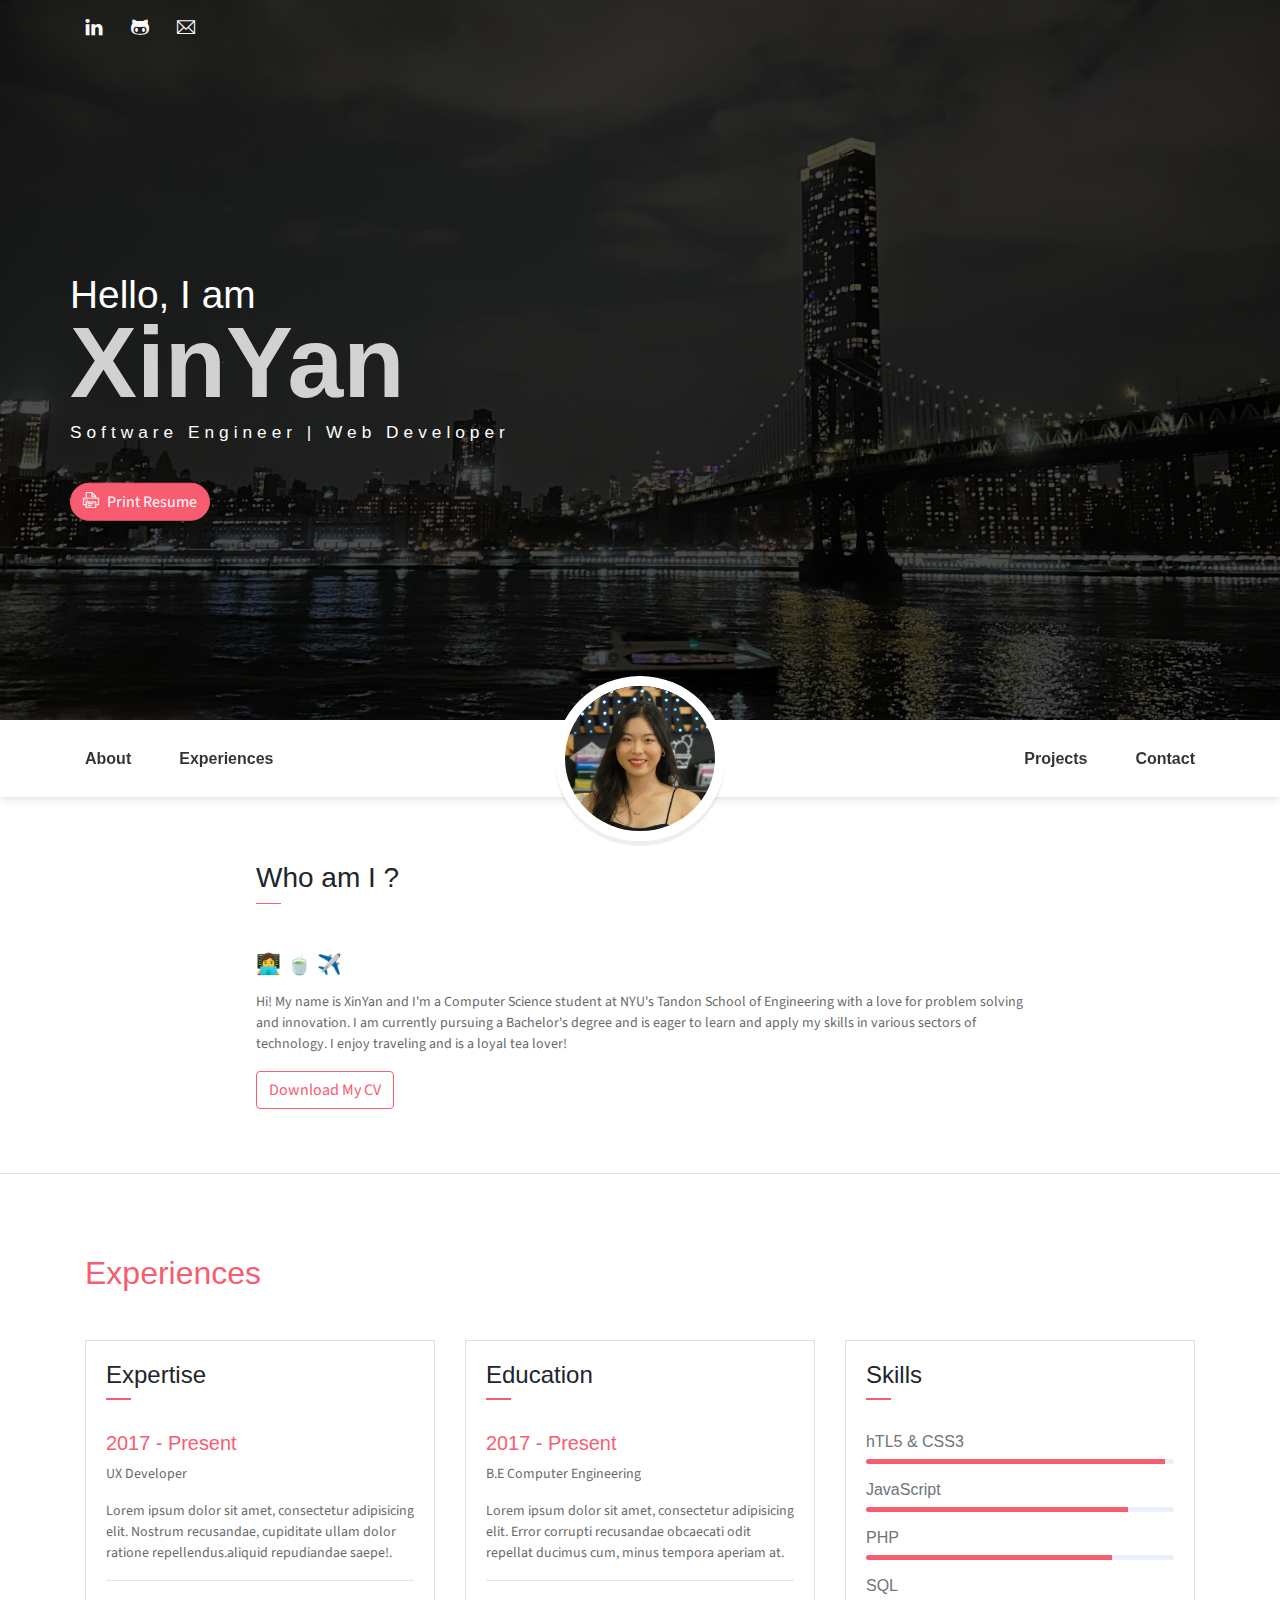
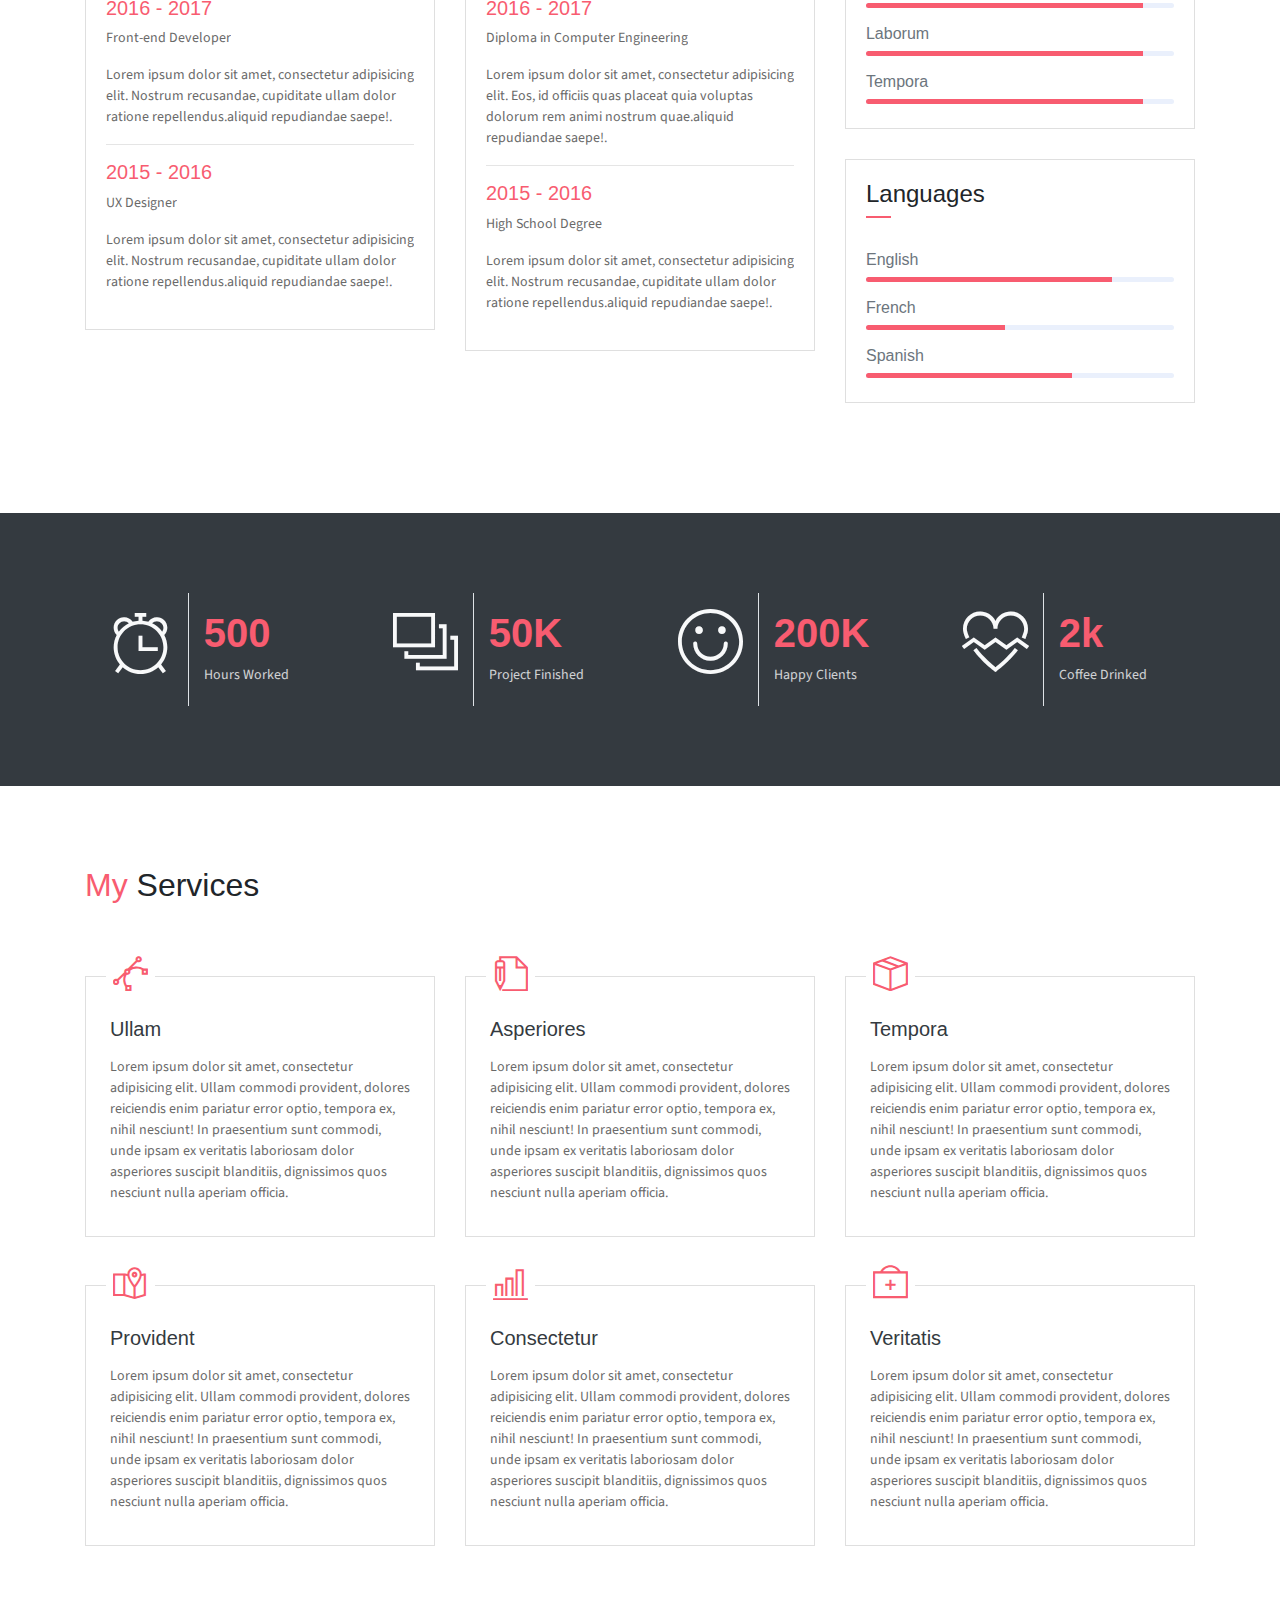
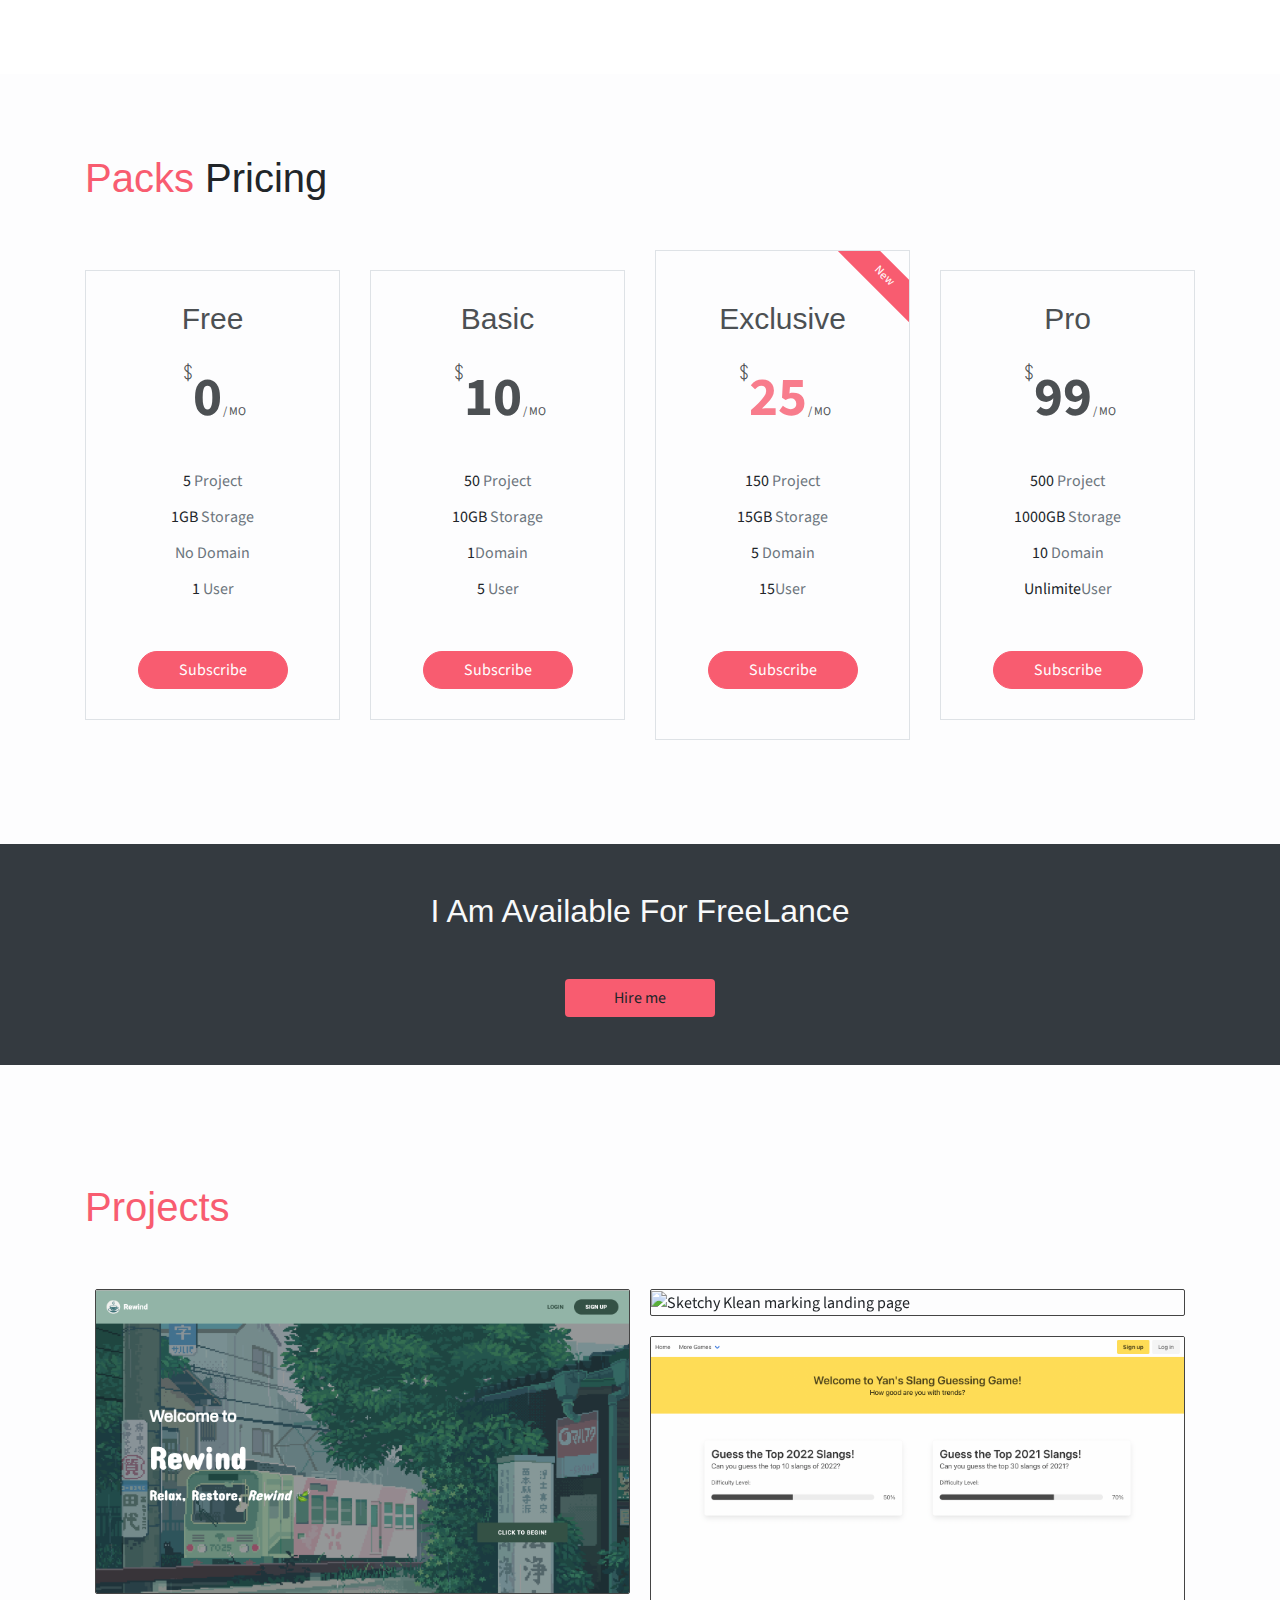
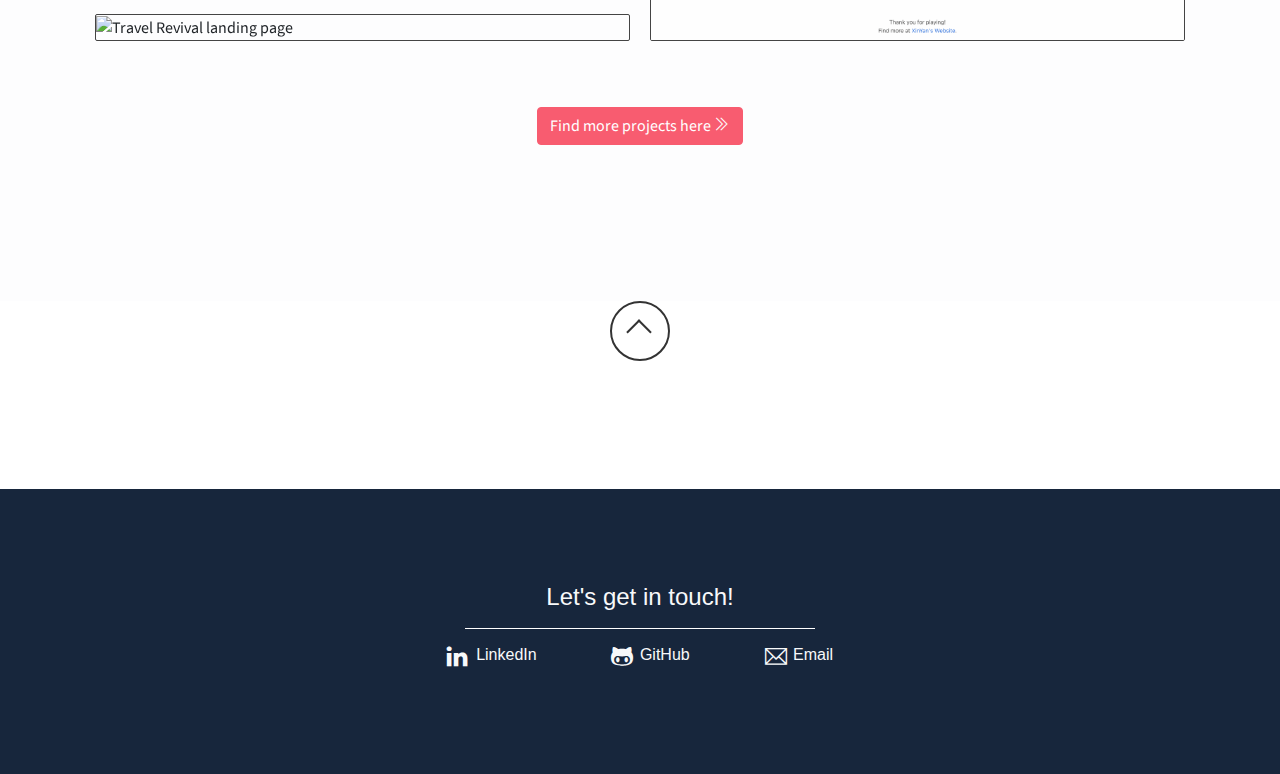
==== commit 30211272: "fixed disappearing cards" ====
--- a/index.html
+++ b/index.html
@@ -12,7 +12,7 @@
 	<link rel="stylesheet" href="assets/css/page.css">
 </head>
 <body data-spy="scroll" data-target=".navbar" data-offset="40" id="home">
-    <a href="components.html" class="btn btn-primary btn-component" data-spy="affix" data-offset-top="600"><i class="ti-shift-left-alt"></i> Components</a>
+    <!-- <a href="components.html" class="btn btn-primary btn-component" data-spy="affix" data-offset-top="600"><i class="ti-shift-left-alt"></i> Components</a> -->
     <header class="header">
         <div class="container">
             <ul class="social-icons pt-3">
@@ -405,6 +405,7 @@
         <div class="container portfolio-padding">
             <h1 class="mb-5"><span class="text-danger">Projects</span></h1>
             <div class="portfolio">
+                <!-- <div class="divider"> -->
                 <!-- <div class="filters">
                     <a href="#" data-filter=".new" class="active">
                         New
@@ -420,7 +421,51 @@
                     </a>
                 </div> -->
                 <div class="portfolio-container"> 
-                    <div class="new">
+                    <div class="col-md-6 col-lg-6 new">
+                        <div class="portfolio-item">
+                            <img src="assets/imgs/rewind.png" class="img-fluid" alt="Rewind landing page">
+                            <div class="content-holder">
+                                <a class="img-popup" href="assets/imgs/rewind.png"></a>
+                                <div class="text-holder">
+                                    <h6 class="title">REWIND</h6>
+                                    <p class="subtitle">A relaxation page with <a class="ppl-link" href="https://www.linkedin.com/in/ashley-la-rotonda-1971b41b8/"  target="_blank">Ashley</a> and <a class="ppl-link" href="https://www.linkedin.com/in/lolia-kalada-halliday-69810a203/" target="_blank">Lolia</a>. The website features a working Javascript timer in the local storage, functional settings page, embedded games, and random advice generator API.</p>
+                                    <p class="subtitle"><strong>Languages used:</strong>  HTML, CSS, JavaScript, API, Local Storage</p>
+                                    <a href="https://xinyanc.github.io/Rewind/" target="_blank" class="read-more"><button class="btn btn-outline-white">Go to Website <i class="ti-angle-double-right"></i></button></a>
+                                </div>
+                            </div>   
+                        </div>             
+                    </div>
+                    <div class="col-md-6 col-lg-6 new">
+                        <div class="portfolio-item">
+                            <img src="assets/imgs/sketchyklean.png" class="img-fluid" alt="Sketchy Klean marking landing page">
+                            <div class="content-holder">
+                                <a class="img-popup" href="assets/imgs/sketchyklean.png"></a>
+                                <div class="text-holder">
+                                    <h6 class="title">SKETCHY KLEAN</h6>
+                                    <p class="subtitle">An automatic shoe cleaner machine that cleans the shoe on a timer interval. Website include mission statement, slideshows, and a fully functional shopping cart and order page.</p>
+                                    <p class="subtitle"><strong>Languages used:</strong>  Python, HTML, CSS, JavaScript, Raspiberry Pi</p>
+                                    <a href="https://xinyanc.github.io/SketchyKlean/" target="_blank" class="read-more"><button class="btn btn-outline-white">Go to Website <i class="ti-angle-double-right"></i></button></a>
+                                </div>
+                            </div> 
+                        </div>                         
+                    </div>
+                <!-- </div>
+                <div class="portfolio-container">  -->
+                    <div class="col-md-6 col-lg-6 new">
+                        <div class="portfolio-item">
+                            <img src="assets/imgs/yan'sslanggame.png" class="img-fluid" alt="Guessing game landing page">                         
+                            <div class="content-holder">
+                                <a class="img-popup" href="assets/imgs/yan'sslanggame.png"></a>
+                                <div class="text-holder">
+                                    <h6 class="title">YAN'S SLANG GUESSING GAME!</h6>
+                                    <p class="subtitle">An popular slang guessing game featuring responsive level bars. Utilized the <a class="ppl-link" href="https://bulma.io/" target="_blank">Bulma Library</a>.</p>
+                                    <p class="subtitle"><strong>Languages used:</strong>  HTML, CSS, JavaScript</p>
+                                    <a href="https://xinyanc.github.io/QuessTheTopSlangs/" target="_blank" class="read-more"><button class="btn btn-outline-white">Go to Website <i class="ti-angle-double-right"></i></button></a>
+                                </div>
+                            </div>    
+                        </div>              
+                    </div> 
+                    <div class="col-md-6 col-lg-6 new">
                         <div class="portfolio-item">
                             <img src="assets/imgs/travelrevival.png" class="img-fluid" alt="Travel Revival landing page">
                             <div class="content-holder">
@@ -429,63 +474,19 @@
                                     <h6 class="title">TRAVEL REVIVAL</h6>
                                     <p class="subtitle">An traveler's page project with <a class="ppl-link" href="https://www.linkedin.com/in/aileenrangel?trk=public_profile_samename-profile&original_referer=https%3A%2F%2Fwww.linkedin.com%2Fin%2Faileen-rangel-90963b141" target="_blank">Aileen</a>. The website features modal pages and a functioning shopping cart that adjusts the total price from items selected into the cart. Template: <a class="ppl-link" href="https://bulmatemplates.github.io/bulma-templates/templates/band.html"  target="_blank">Band Template</a>.</p>
                                     <p class="subtitle"><strong>Languages used:</strong>  HTML, CSS, JavaScript</p>
-                                    <a href="https://xinyanc.github.io/TravelRevival/" target="_blank" class="read-more open-web">Go to Website <i class="ti-angle-double-right"></i></a>
+                                    <a href="https://xinyanc.github.io/TravelRevival/" target="_blank" class="read-more"><button class="btn btn-outline-white">Go to Website <i class="ti-angle-double-right"></i></button></a>
                                 </div>
                             </div>
                         </div>                                                     
                     </div>
-                    <div class="new">
-                        <div class="portfolio-item">
-                            <img src="assets/imgs/rewind.png" class="img-fluid" alt="Rewind landing page">
-                            <div class="content-holder">
-                                <a class="img-popup" href="assets/imgs/rewind.png"></a>
-                                <div class="text-holder">
-                                    <h6 class="title">REWIND</h6>
-                                    <p class="subtitle">A relaxation page with <a class="ppl-link" href="https://www.linkedin.com/in/ashley-la-rotonda-1971b41b8/"  target="_blank">Ashley</a> and <a class="ppl-link" href="https://www.linkedin.com/in/lolia-kalada-halliday-69810a203/" target="_blank">Lolia</a>. The website features a working Javascript timer in the local storage, functional settings page, embedded games, and random advice generator API.</p>
-                                    <p class="subtitle"><strong>Languages used:</strong>  HTML, CSS, JavaScript, API, Local Storage</p>
-                                    <a href="https://xinyanc.github.io/Rewind/" target="_blank" class="read-more open-web">Go to Website <i class="ti-angle-double-right"></i></a>
-                                </div>
-                            </div>   
-                        </div>             
-                    </div>
-                    
-                </div>
-                <div class="portfolio-container"> 
-                    <div class="new">
-                        <div class="portfolio-item">
-                            <img src="assets/imgs/yan'sslanggame.png" class="img-fluid" alt="Guessing game landing page">                         
-                            <div class="content-holder">
-                                <a class="img-popup" href="assets/imgs/yan'sslanggame.png"></a>
-                                <div class="text-holder">
-                                    <h6 class="title">YAN'S SLANG GUESSING GAME!</h6>
-                                    <p class="subtitle">An popular slang guessing game featuring responsive level bars. Utilized the <a class="ppl-link" href="https://bulma.io/" target="_blank">Bulma Library</a>.</p>
-                                    <p class="subtitle"><strong>Languages used:</strong>  HTML, CSS, JavaScript</p>
-                                    <a href="https://xinyanc.github.io/QuessTheTopSlangs/" target="_blank" class="read-more open-web">Go to Website <i class="ti-angle-double-right"></i></a>
-                                </div>
-                            </div>    
-                        </div>              
-                    </div> 
-                    <div class="new">
-                        <div class="portfolio-item">
-                            <img src="assets/imgs/sketchyklean.png" class="img-fluid" alt="Sketchy Klean marking landing page">
-                            <div class="content-holder">
-                                <a class="img-popup" href="assets/imgs/sketchyklean.png"></a>
-                                <div class="text-holder">
-                                    <h6 class="title">SKETCHY KLEAN</h6>
-                                    <p class="subtitle">An automatic shoe cleaner machine that cleans the shoe on a timer interval. Website include mission statement, slideshows, and a fully functional shopping cart and order page.</p>
-                                    <p class="subtitle"><strong>Languages used:</strong>  Python, HTML, CSS, JavaScript, Raspiberry Pi</p>
-                                    <a href="https://xinyanc.github.io/SketchyKlean/" target="_blank" class="read-more open-web">Go to Website <i class="ti-angle-double-right"></i></a>
-                                </div>
-                            </div> 
-                        </div>                         
-                    </div>
                 </div> 
+                <!-- </div> -->
             </div> 
-            <div class="next-button-sec">
+            <div class="project-button-container">
                 <a href="projects.html">
-                    <button class="btn btn-primary btn-rounded next-button" >Find more projects here <i class="ti-angle-double-right"></i></button>
+                    <button class="btn btn-outline-pro" >Find more projects here <i class="ti-angle-double-right"></i></button>
                 </a>
-            </div> 
+            </div>  
             
         </div>            
     </section>
--- a/assets/css/page.css
+++ b/assets/css/page.css
@@ -11277,10 +11277,23 @@
   visibility: visible;
 }
 
-.portfolio{
-  display: grid !important;
-  grid-template-columns: auto auto !important;
-  gap: 6%;
+.btn-outline-white {
+  color: white;
+  border-color: white;
+}
+
+.btn-outline-white i {
+  display: inline-block;
+  transition: transform 0.3s ease-out;
+}
+
+.btn-outline-white:hover {
+  color: white;
+  font-weight: bold;
+}
+
+.btn-outline-white:hover i {
+  transform: translateX(7px);
 }
 
 /* blog wrapper */
@@ -11347,15 +11360,6 @@
 .blog-card .content-holder .read-more i {
   position: relative;
   top: 1px;
-}
-
-.open-web {
-  color: white;
-}
-
-.open-web:hover {
-  color: white;
-  font-weight: bold;
 }
 
 .ppl-link{
@@ -11442,15 +11446,34 @@
 	}
 }
 
-.next-button-sec {
+.project-button-container{
   display: flex;
   justify-content: center;
   padding-top: 5%;
 }
 
-/* .next-button{
-  padding: 10%;
-} */
+.btn-outline-pro {
+  background-color: #F85C70;
+  border-color: #F85C70;
+  color: white;
+}
+
+.btn-outline-pro i {
+  display: inline-block;
+  transition: transform 0.3s ease-out;
+}
+
+.btn-outline-pro:hover {
+  color: white;
+  font-weight: bold;
+  background-color: #F85C70;
+  border-color: #F85C70;
+}
+
+.btn-outline-pro:hover i {
+  transform: translateX(7px);
+  color: white;
+}
 
 .custom-map {
   height: 400px;
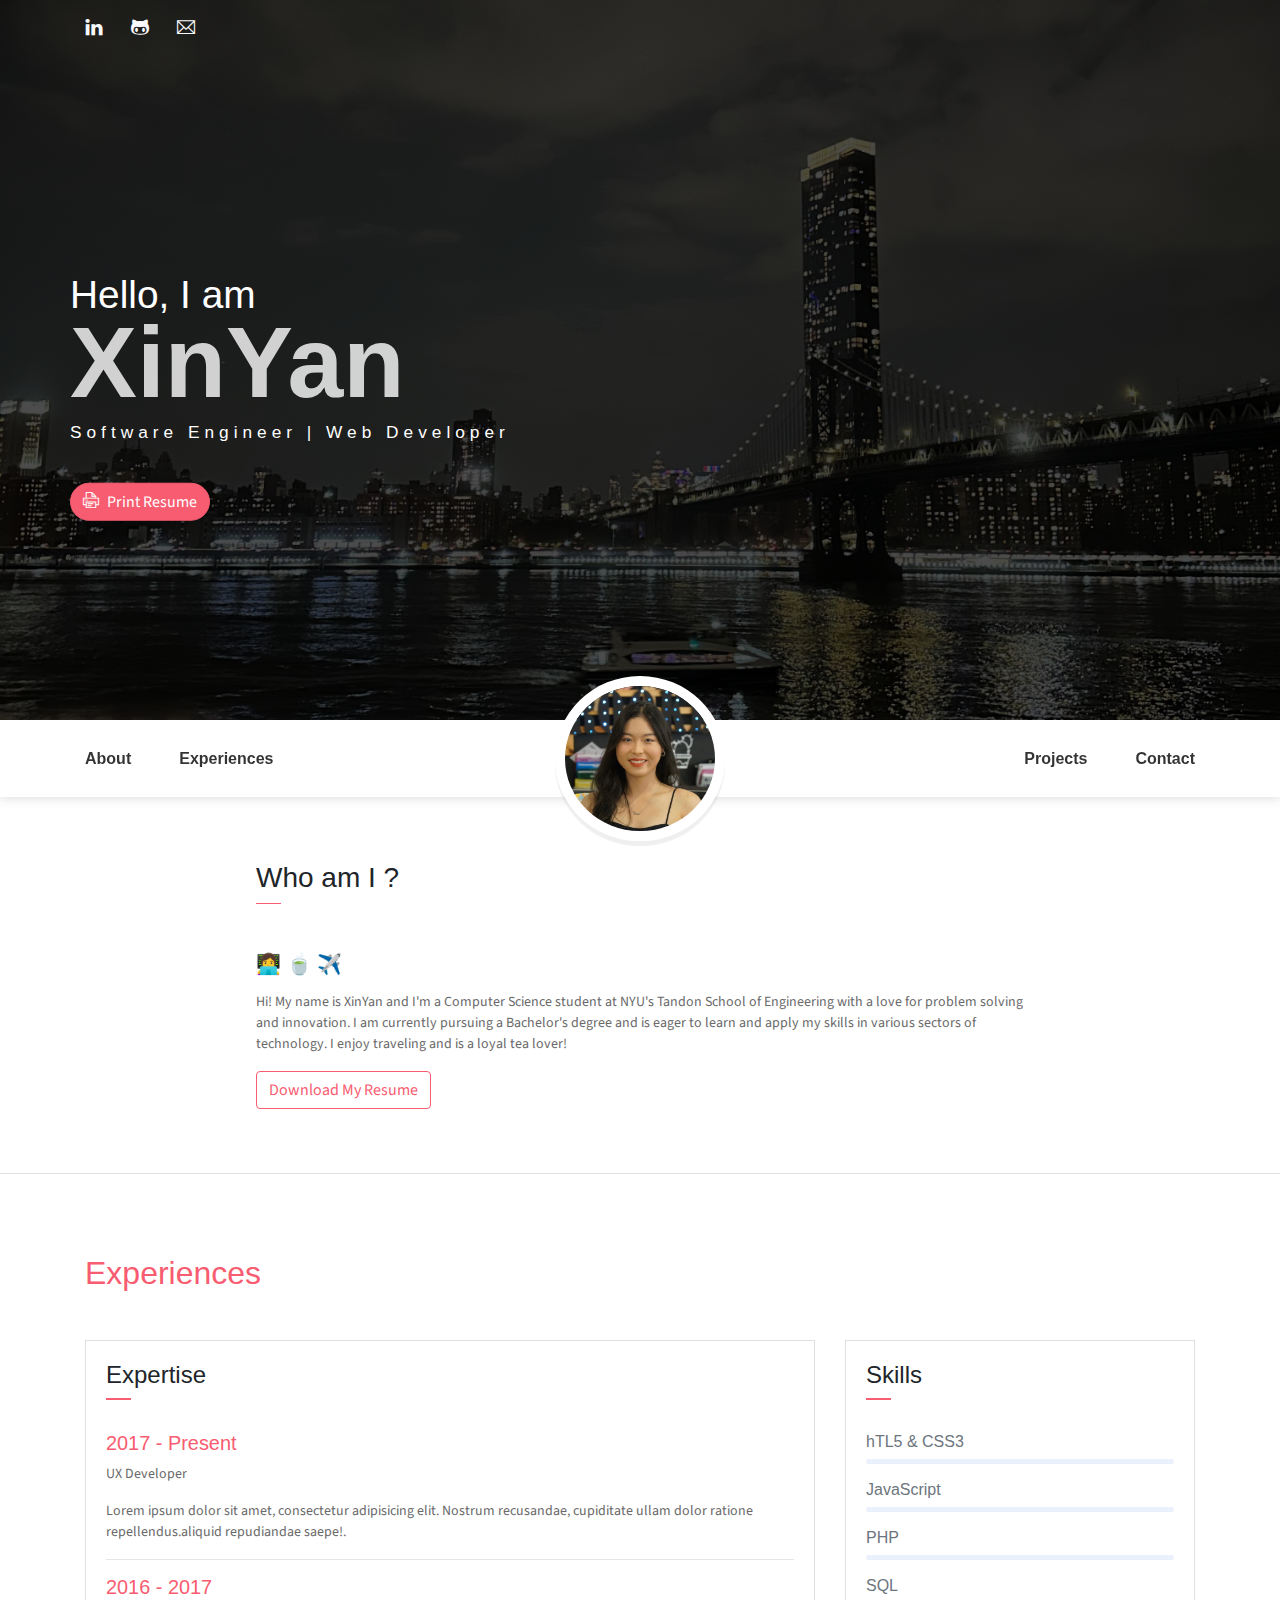
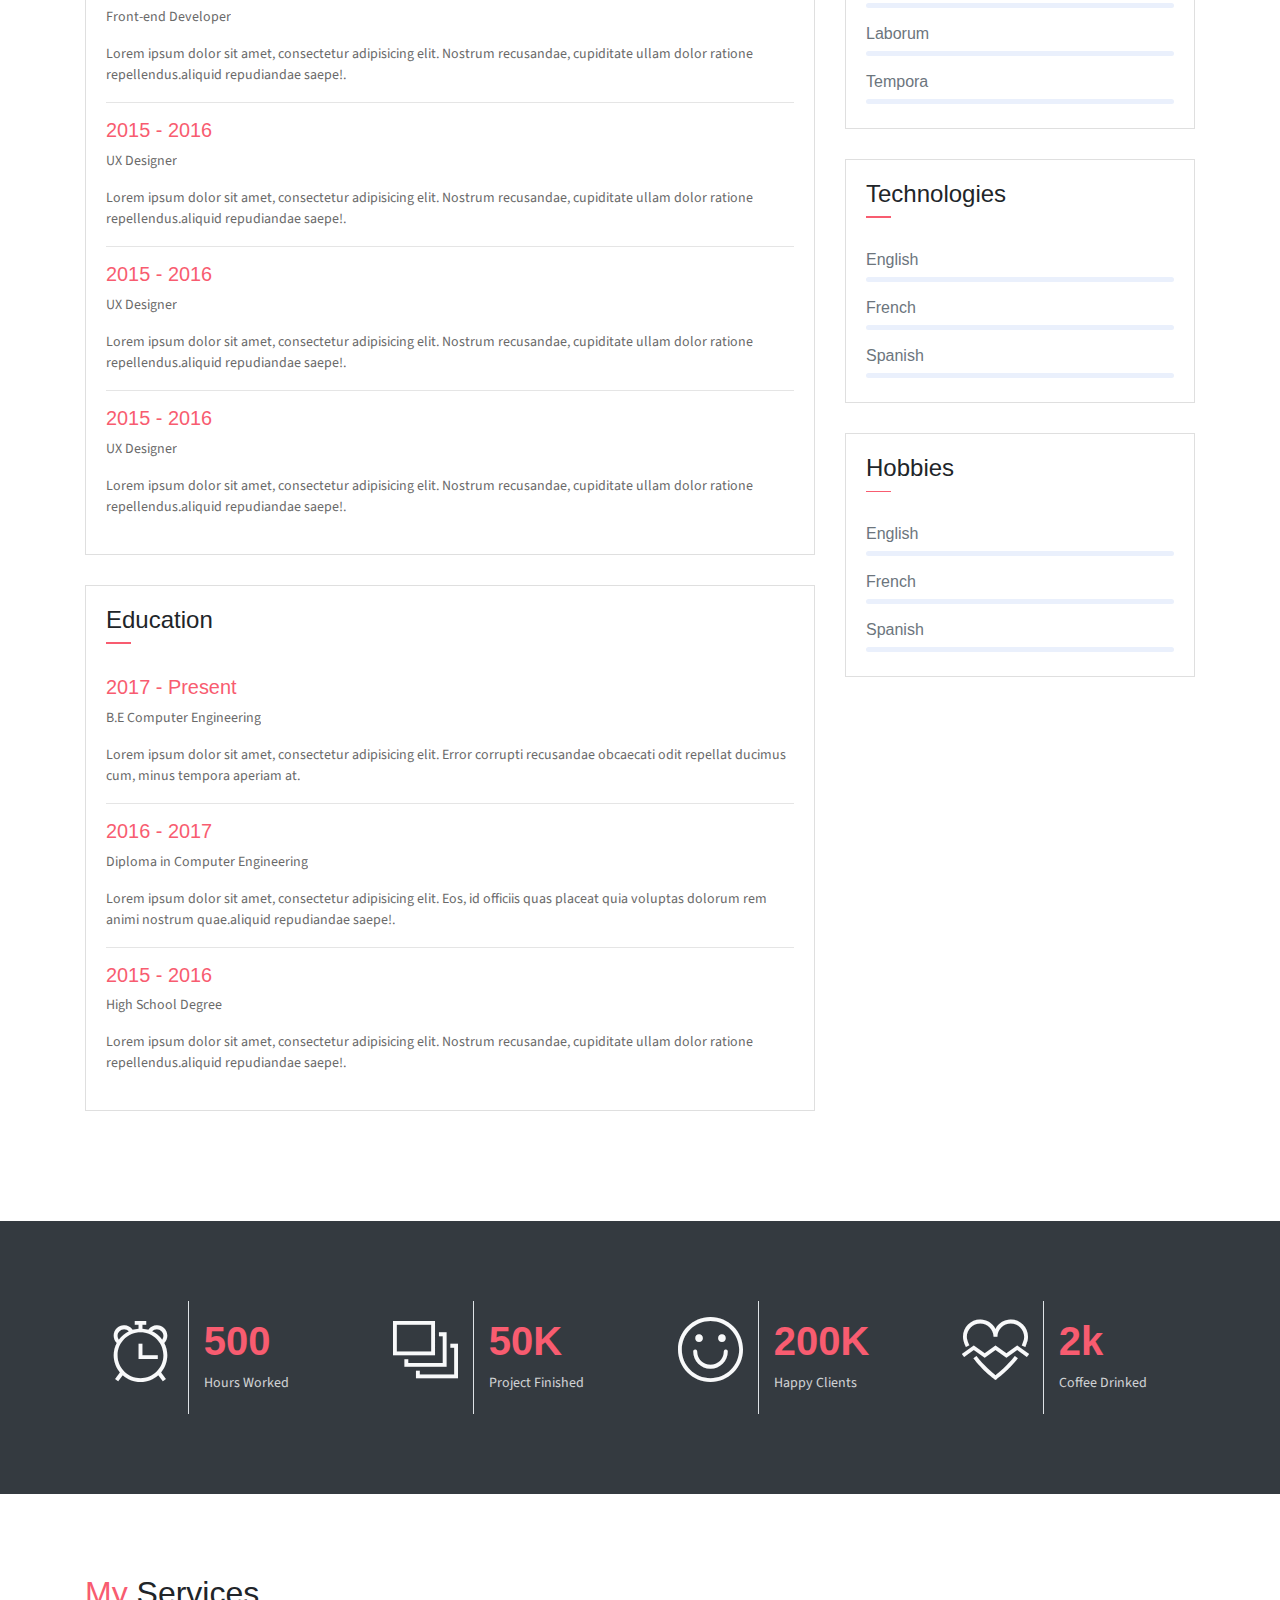
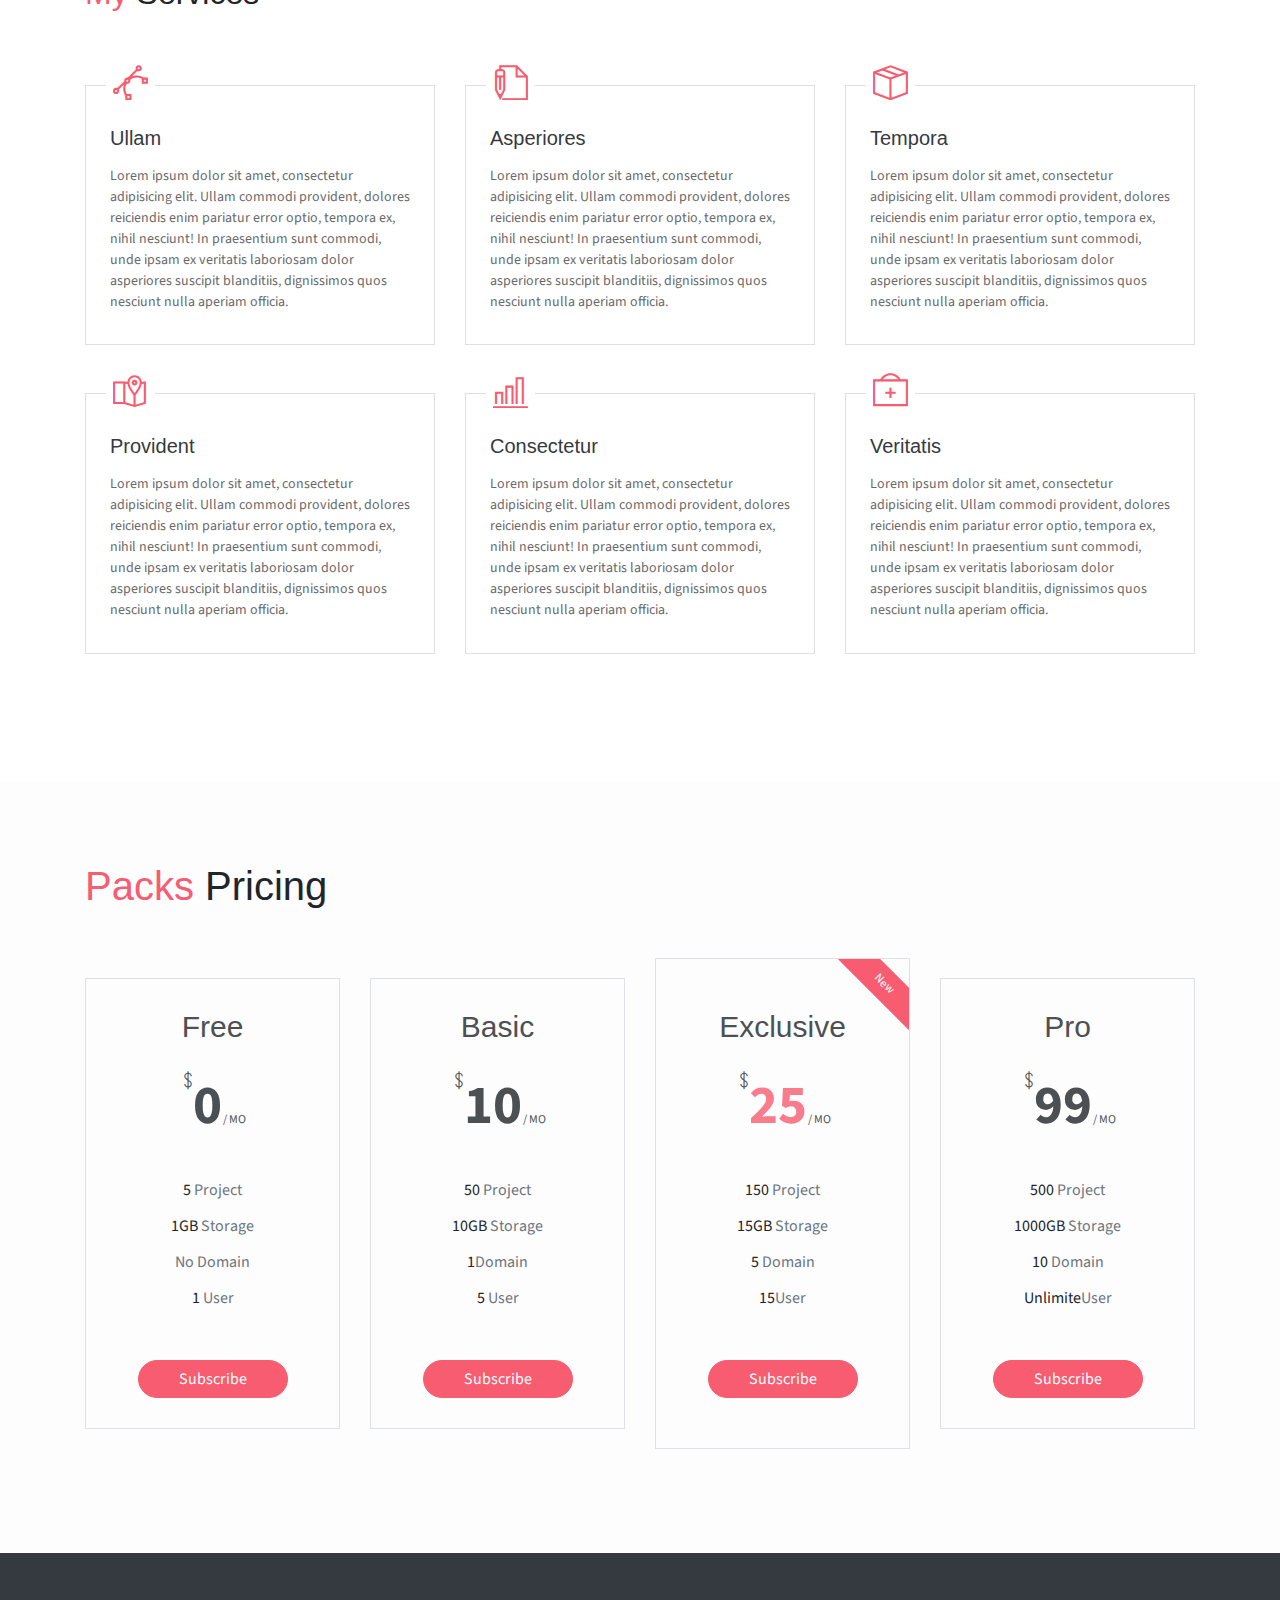
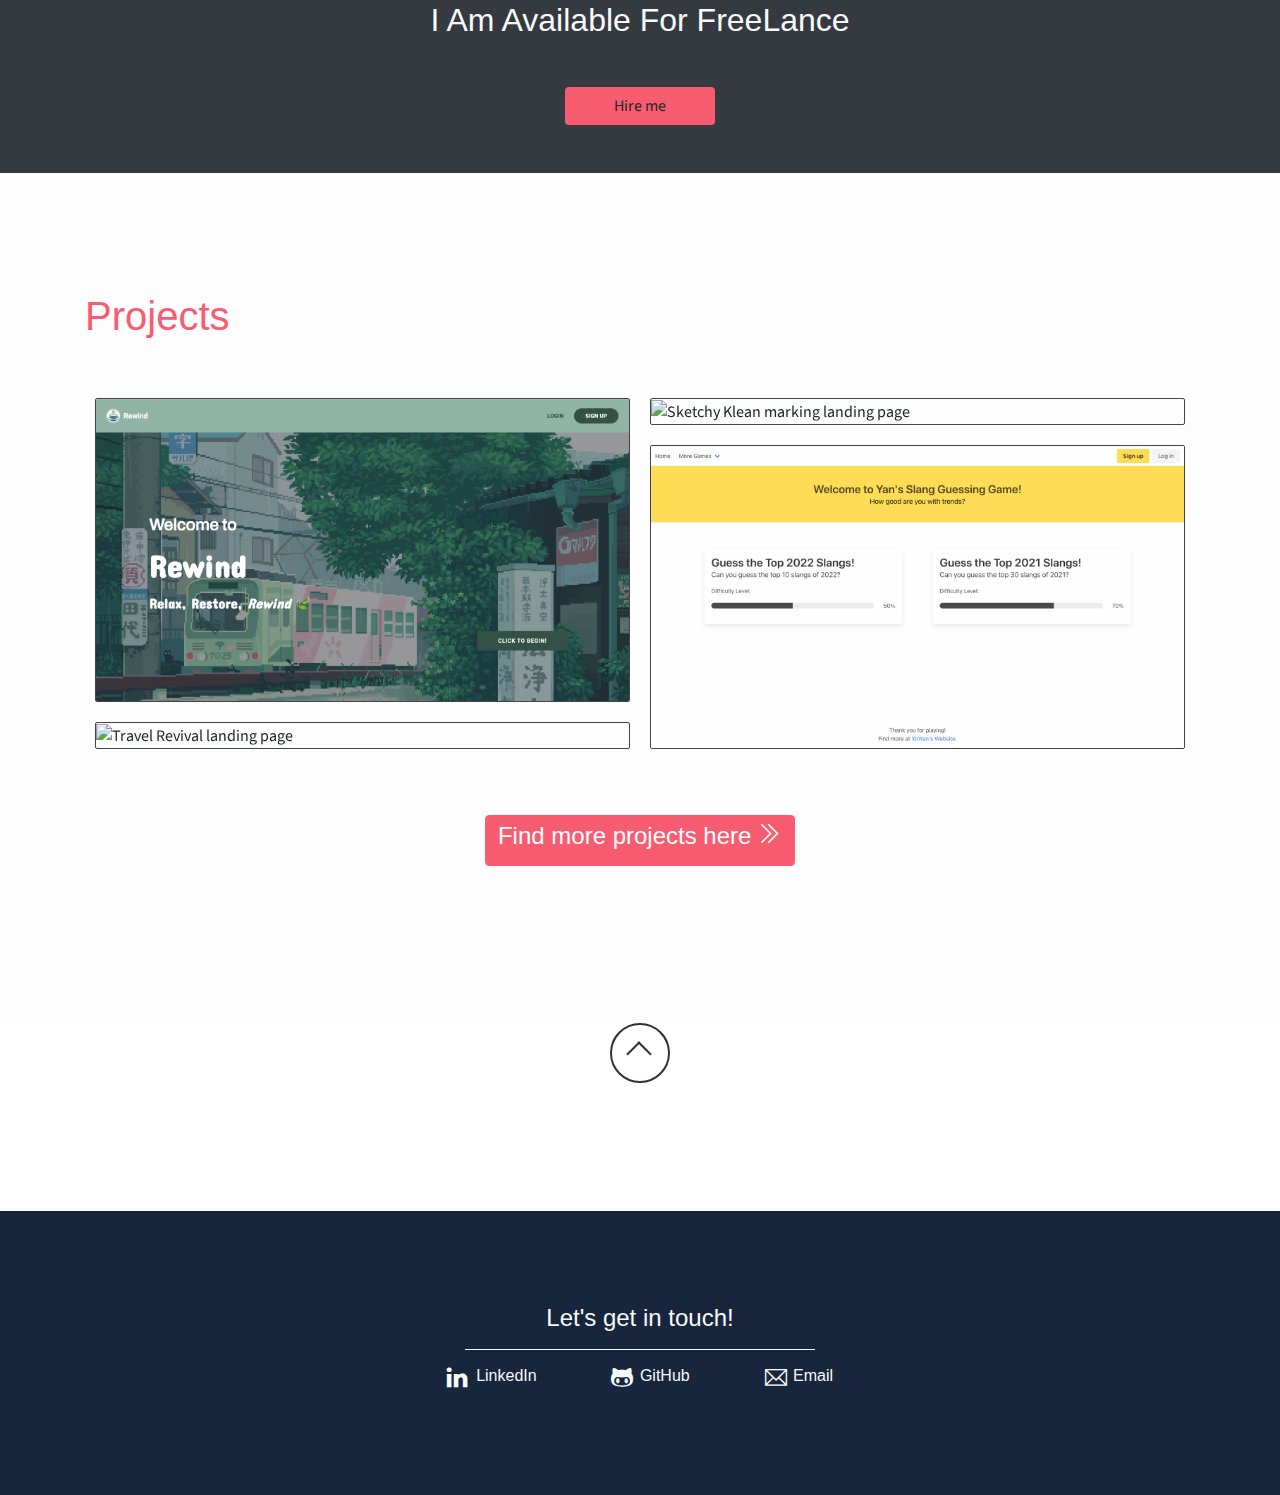
==== commit 21cfab8f: "slight wording changes" ====
--- a/index.html
+++ b/index.html
@@ -73,7 +73,7 @@
                 <h5 class="mb-3">👩‍💻 🍵 ✈️</h5>
                 <p class="mt-20">Hi! My name is XinYan and I'm a Computer Science student at NYU's Tandon School of Engineering with a love for problem solving and innovation. I am currently pursuing a Bachelor's degree and is eager to learn and apply my skills in various sectors of technology. I enjoy traveling and is a loyal tea lover!</p>
                 <a href="https://drive.google.com/file/d/174GBS1X1BDwXUFllJPq9Yc5tFgpgv7HG/view?usp=sharing" target="_blank">
-                    <button class="btn btn-outline-danger"><i class="icon-down-circled2"></i>Download My CV</button>
+                    <button class="btn btn-outline-danger"><i class="icon-down-circled2"></i>Download My Resume</button>
                 </a>
             </div>
         </div>
@@ -84,7 +84,7 @@
         <div class="container">
             <h2 class="mb-5"><span class="text-danger">Experiences</span></h2>
             <div class="row">
-                <div class="col-md-6 col-lg-4">
+                <div class="col-md-8 exper-edu">
                     <div class="card">
                        <div class="card-header">
                             <div class="mt-2">
@@ -104,12 +104,18 @@
                             <h6 class="title text-danger">2015 - 2016</h6>
                             <P>UX Designer</P>
                             <P class="subtitle">Lorem ipsum dolor sit amet, consectetur adipisicing elit. Nostrum recusandae, cupiditate ullam dolor ratione repellendus.aliquid repudiandae saepe!.</P>
-                        </div>
-                    </div>
-                </div>
-                <div class="col-md-6 col-lg-4">
+                            <hr>
+                            <h6 class="title text-danger">2015 - 2016</h6>
+                            <P>UX Designer</P>
+                            <P class="subtitle">Lorem ipsum dolor sit amet, consectetur adipisicing elit. Nostrum recusandae, cupiditate ullam dolor ratione repellendus.aliquid repudiandae saepe!.</P>
+                            <hr>
+                            <h6 class="title text-danger">2015 - 2016</h6>
+                            <P>UX Designer</P>
+                            <P class="subtitle">Lorem ipsum dolor sit amet, consectetur adipisicing elit. Nostrum recusandae, cupiditate ullam dolor ratione repellendus.aliquid repudiandae saepe!.</P>
+                        </div>
+                    </div>
                     <div class="card">
-                       <div class="card-header">
+                        <div class="card-header">
                             <div class="mt-2">
                                 <h4>Education</h4>
                                 <span class="line"></span>  
@@ -131,7 +137,7 @@
                         </div>
                     </div>
                 </div>
-                <div class="col-lg-4">
+                <div class="col-lg-4 skills-tech">
                     <div class="card">
                        <div class="card-header">
                             <div class="pull-left">
@@ -140,51 +146,73 @@
                             </div>
                         </div>
                         <div class="card-body pb-2">
-                           <h6>hTL5 &amp; CSS3</h6>
-                            <div class="progress mb-3">
-                                <div class="progress-bar bg-danger" role="progressbar" style="width: 97%" aria-valuenow="25" aria-valuemin="0" aria-valuemax="100"></div>
+                            <h6>hTL5 &amp; CSS3</h6>
+                            <div class="progress mb-3">
+                                <!-- <div class="progress-bar bg-danger" role="progressbar" style="width: 97%" aria-valuenow="25" aria-valuemin="0" aria-valuemax="100"></div> -->
                             </div>
                             <h6>JavaScript</h6>
                             <div class="progress mb-3">
-                                <div class="progress-bar bg-danger" role="progressbar" style="width: 85%" aria-valuenow="25" aria-valuemin="0" aria-valuemax="100"></div>
+                                <!-- <div class="progress-bar bg-danger" role="progressbar" style="width: 85%" aria-valuenow="25" aria-valuemin="0" aria-valuemax="100"></div> -->
                             </div>
                             <h6>PHP</h6>
                             <div class="progress mb-3">
-                                <div class="progress-bar bg-danger" role="progressbar" style="width: 80%" aria-valuenow="50" aria-valuemin="0" aria-valuemax="100"></div>
+                                <!-- <div class="progress-bar bg-danger" role="progressbar" style="width: 80%" aria-valuenow="50" aria-valuemin="0" aria-valuemax="100"></div> -->
                             </div>
                             <h6>SQL</h6>
                             <div class="progress mb-3">
-                                <div class="progress-bar bg-danger" role="progressbar" style="width: 90%" aria-valuenow="75" aria-valuemin="0" aria-valuemax="100"></div>
+                                <!-- <div class="progress-bar bg-danger" role="progressbar" style="width: 90%" aria-valuenow="75" aria-valuemin="0" aria-valuemax="100"></div> -->
                             </div>
                             <h6>Laborum</h6>
                             <div class="progress mb-3">
-                                <div class="progress-bar bg-danger" role="progressbar" style="width: 90%" aria-valuenow="75" aria-valuemin="0" aria-valuemax="100"></div>
+                                <!-- <div class="progress-bar bg-danger" role="progressbar" style="width: 90%" aria-valuenow="75" aria-valuemin="0" aria-valuemax="100"></div> -->
                             </div>
                             <h6>Tempora</h6>
                             <div class="progress mb-3">
-                                <div class="progress-bar bg-danger" role="progressbar" style="width: 90%" aria-valuenow="75" aria-valuemin="0" aria-valuemax="100"></div>
+                                <!-- <div class="progress-bar bg-danger" role="progressbar" style="width: 90%" aria-valuenow="75" aria-valuemin="0" aria-valuemax="100"></div> -->
                             </div>
                         </div>
                     </div>
                     <div class="card">
                        <div class="card-header">
                             <div class="pull-left">
-                                <h4 class="mt-2">Languages</h4>
+                                <h4 class="mt-2">Technologies</h4>
                                 <span class="line"></span>  
                             </div>
                         </div>
                         <div class="card-body pb-2">
-                           <h6>English</h6>
-                            <div class="progress mb-3">
-                                <div class="progress-bar bg-danger" role="progressbar" style="width: 80%" aria-valuenow="25" aria-valuemin="0" aria-valuemax="100"></div>
-                            </div>
+                            <h6>English</h6>
+                            <div class="progress mb-3">
+                                <!-- <div class="progress-bar bg-danger" role="progressbar" style="width: 80%" aria-valuenow="25" aria-valuemin="0" aria-valuemax="100"></div> -->
+                            </div> 
                             <h6>French</h6>
                             <div class="progress mb-3">
-                                <div class="progress-bar bg-danger" role="progressbar" style="width: 45%" aria-valuenow="25" aria-valuemin="0" aria-valuemax="100"></div>
+                                <!-- <div class="progress-bar bg-danger" role="progressbar" style="width: 45%" aria-valuenow="25" aria-valuemin="0" aria-valuemax="100"></div> -->
                             </div>
                             <h6>Spanish</h6>
                             <div class="progress mb-3">
-                                <div class="progress-bar bg-danger" role="progressbar" style="width: 67%" aria-valuenow="50" aria-valuemin="0" aria-valuemax="100"></div>
+                                <!-- <div class="progress-bar bg-danger" role="progressbar" style="width: 67%" aria-valuenow="50" aria-valuemin="0" aria-valuemax="100"></div> -->
+                            </div>
+                        </div>
+                    </div>
+                    <div class="card">
+                    <div class="card-header">
+                            <div class="pull-left">
+                                <h4 class="mt-2">Hobbies</h4>
+                                <span class="line"></span>  
+                            </div>
+                        </div>
+                        <div class="card-body pb-2">
+                            <h6>English</h6>
+                            <div class="progress mb-3">
+                                <!-- <div class="progress-bar bg-danger" role="progressbar" style="width: 80%" aria-valuenow="25" aria-valuemin="0" aria-valuemax="100"></div> -->
+                            </div>
+                            <h6>French</h6>
+                            <div class="progress mb-3">
+                                <!-- <div class="progress-bar bg-danger" role="progressbar" style="width: 45%" aria-valuenow="25" aria-valuemin="0" aria-valuemax="100"></div> -->
+                            </div>
+                            <h6>Spanish</h6>
+                            <div class="progress mb-3">
+                                <!-- <div class="progress-bar bg-danger" role="progressbar" style="width: 67%" aria-valuenow="50" aria-valuemin="0" aria-valuemax="100"></div> -->
                             </div>
                         </div>
                     </div>
@@ -484,7 +512,7 @@
             </div> 
             <div class="project-button-container">
                 <a href="projects.html">
-                    <button class="btn btn-outline-pro" >Find more projects here <i class="ti-angle-double-right"></i></button>
+                    <button class="btn btn-outline-pro" ><h4>Find more projects here <i class="ti-angle-double-right"></i></h4></button>
                 </a>
             </div>  
             
@@ -549,5 +577,32 @@
     <!-- JavaScript js -->
     <script src="assets/js/page.js"></script>
 
+    <!-- ScrollTrigger js -->
+    <script src="https://cdnjs.cloudflare.com/ajax/libs/gsap/3.10.4/gsap.min.js"></script>
+    <script src="https://cdnjs.cloudflare.com/ajax/libs/gsap/3.10.4/ScrollTrigger.min.js"></script>
+
+    <!-- <script type="text/javascript">
+        gsap.timeline({
+            scrollTrigger: {
+                pin: true,
+                trigger: ".skills-tech",
+                start: "center 320px",
+                end: "80% center",
+                scrub: true,
+                markers: true,
+            }
+        })
+
+        const tl = gsap.timeline({
+        scrollTrigger: {
+            trigger: ".enjoy",
+            scrub: true,
+            
+            start: "center bottom",
+            end: "bottom center"
+        }
+        })
+    </script> -->
+
 </body>
 </html>--- a/assets/css/page.css
+++ b/assets/css/page.css
@@ -11400,6 +11400,12 @@
   padding-bottom: 10%;
 }
 
+#fixed-scroll{
+  position: fixed;
+  bottom: 5%;
+  right: 4%; 
+}
+
 .scroll {
 	width: 60px;
 	height: 60px;
@@ -11422,6 +11428,10 @@
 	}
 }
 
+.resume-list {
+  color: green;
+}
+
 @keyframes up {
 	0% {
 		transform: translate(0);
@@ -11572,6 +11582,11 @@
 }
 
 .navbar .brand .brand-txt .brand-subtitle {
+  font-size: 13px;
+  color: #888;
+}
+
+.navbar .brand .brand-subtitle {
   font-size: 13px;
   color: #888;
 }
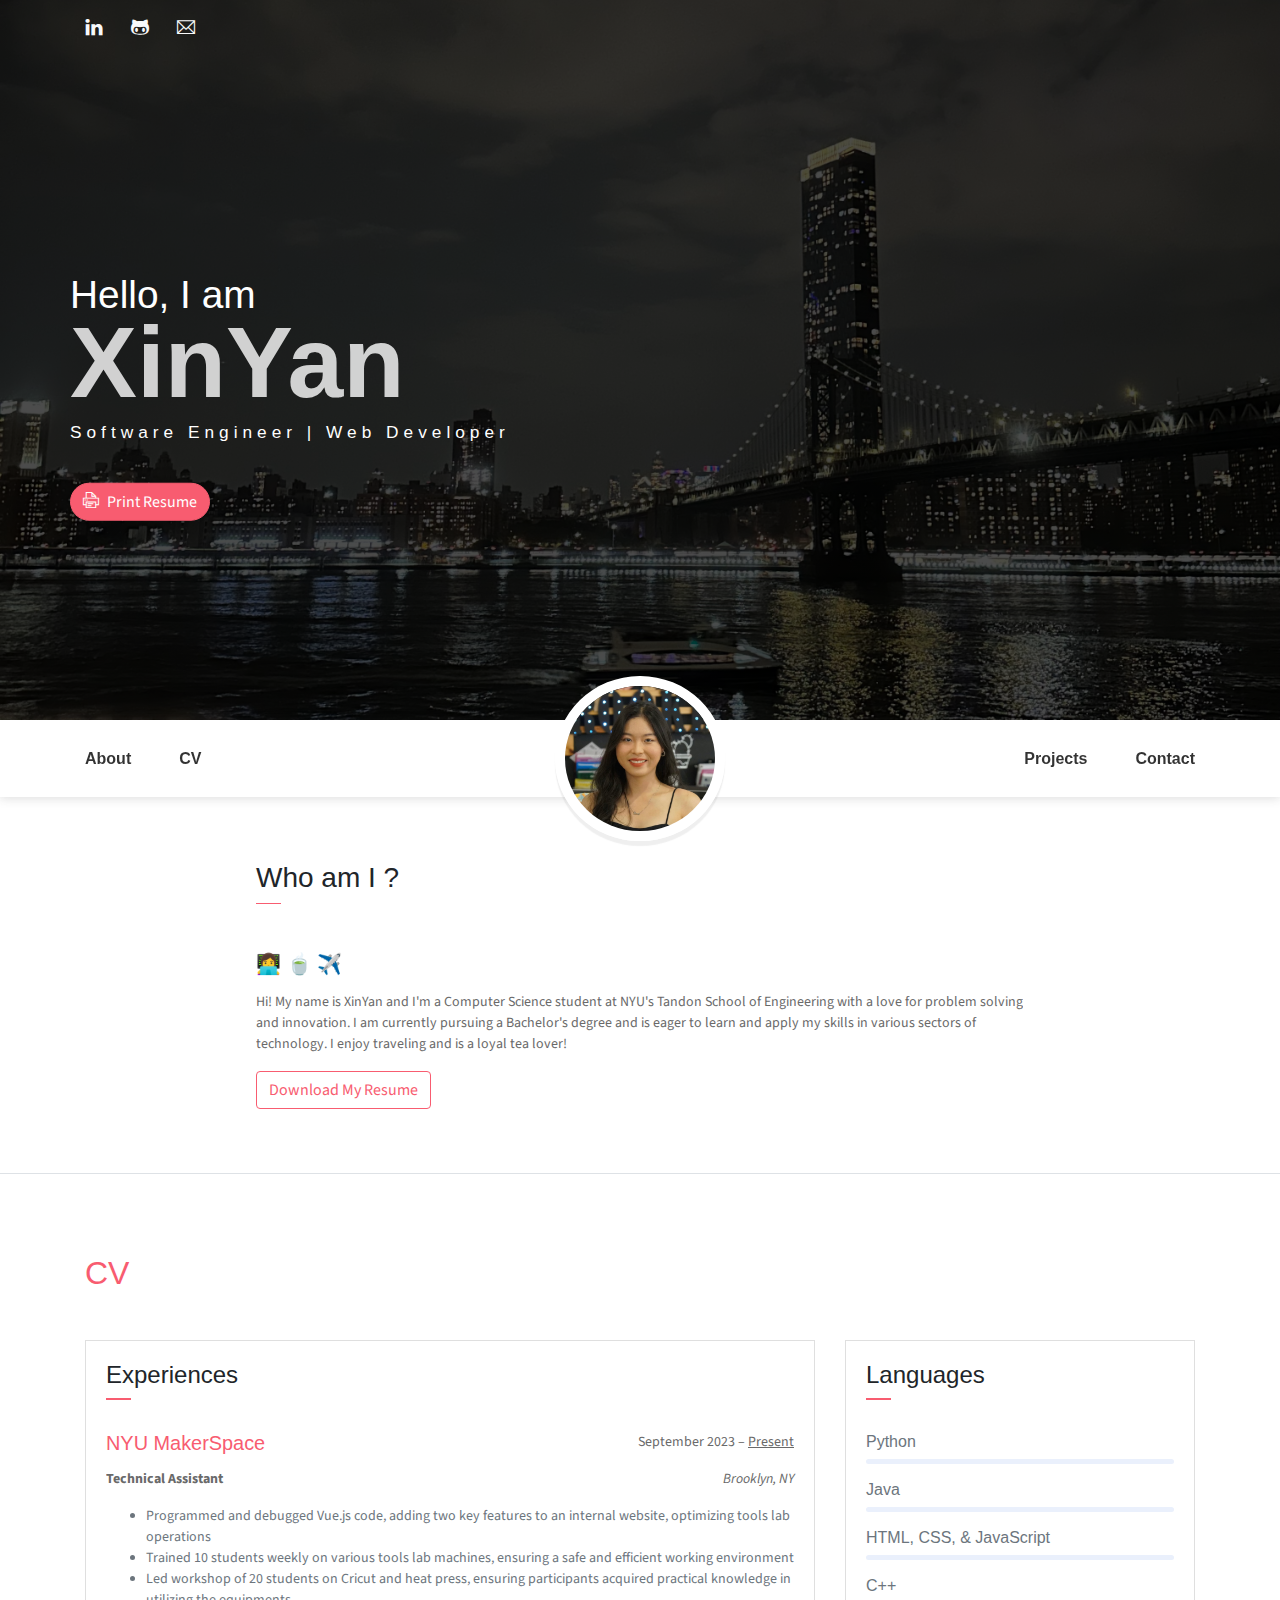
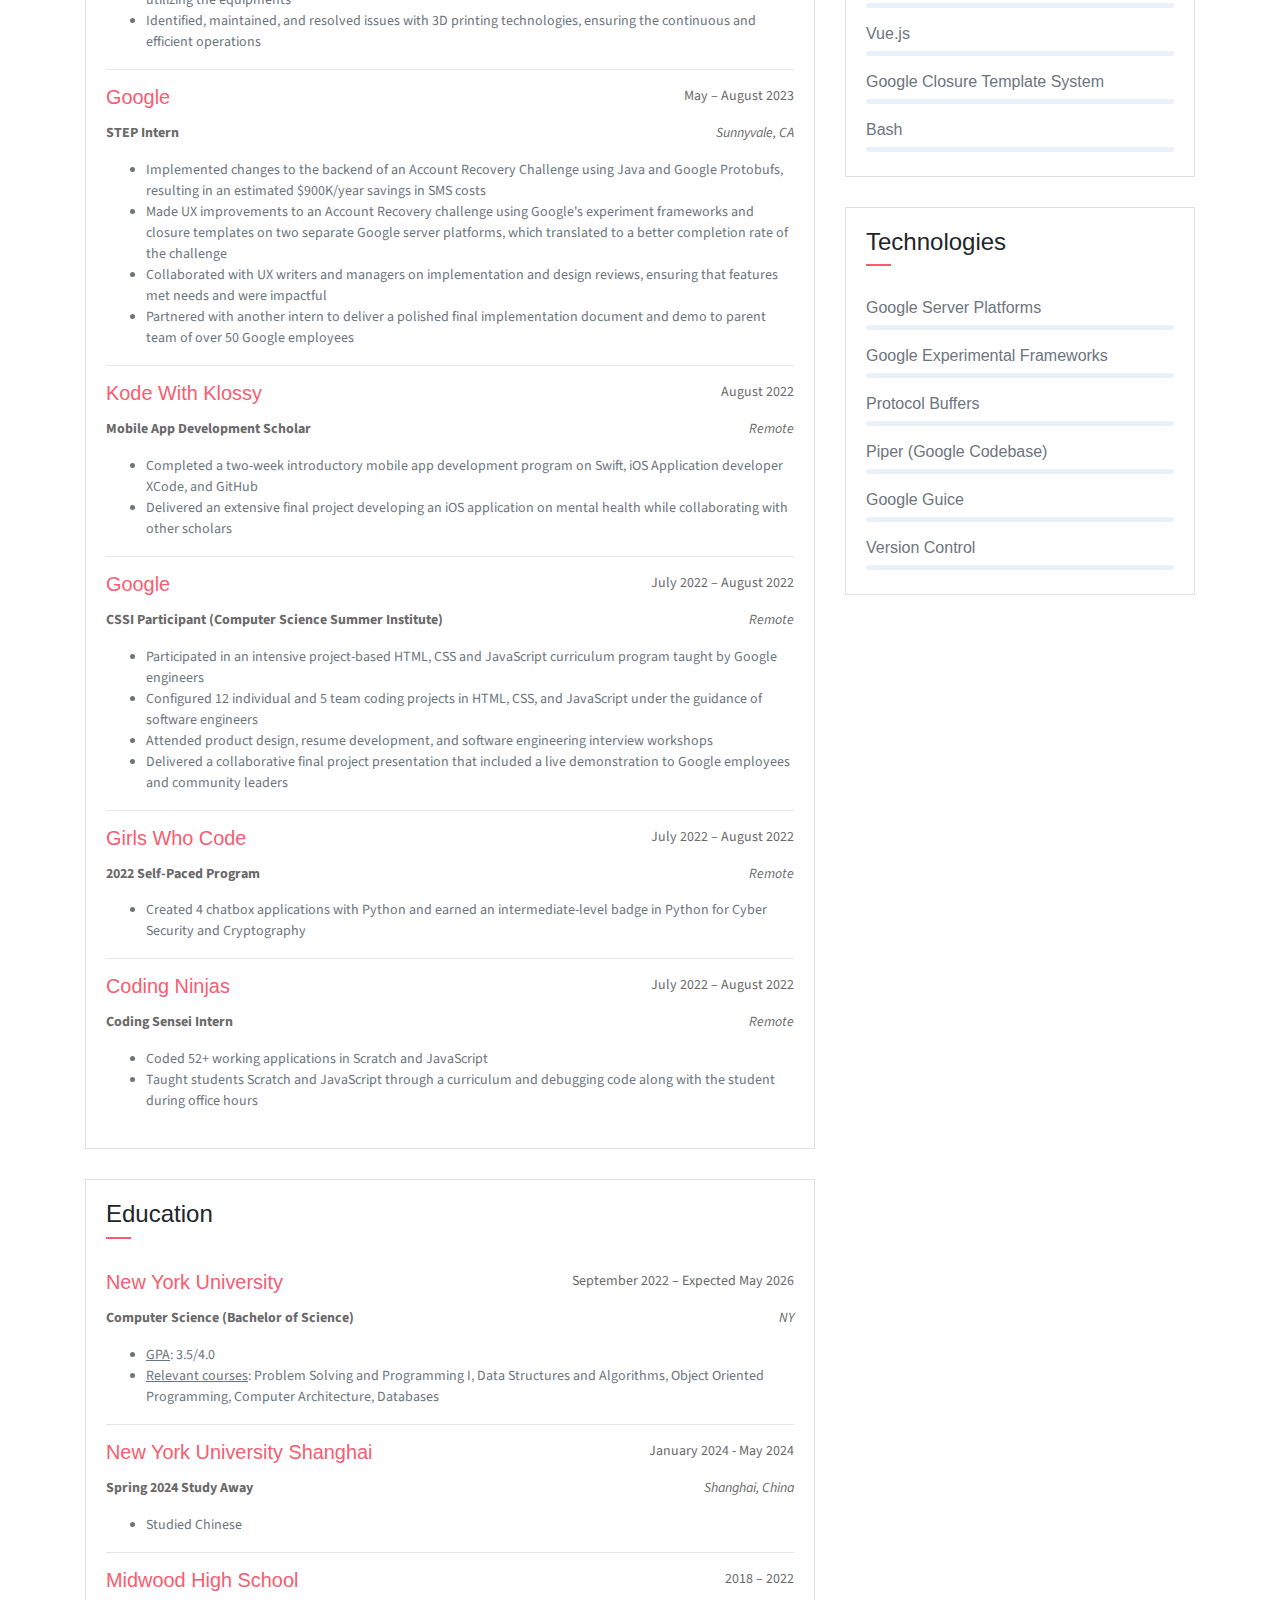
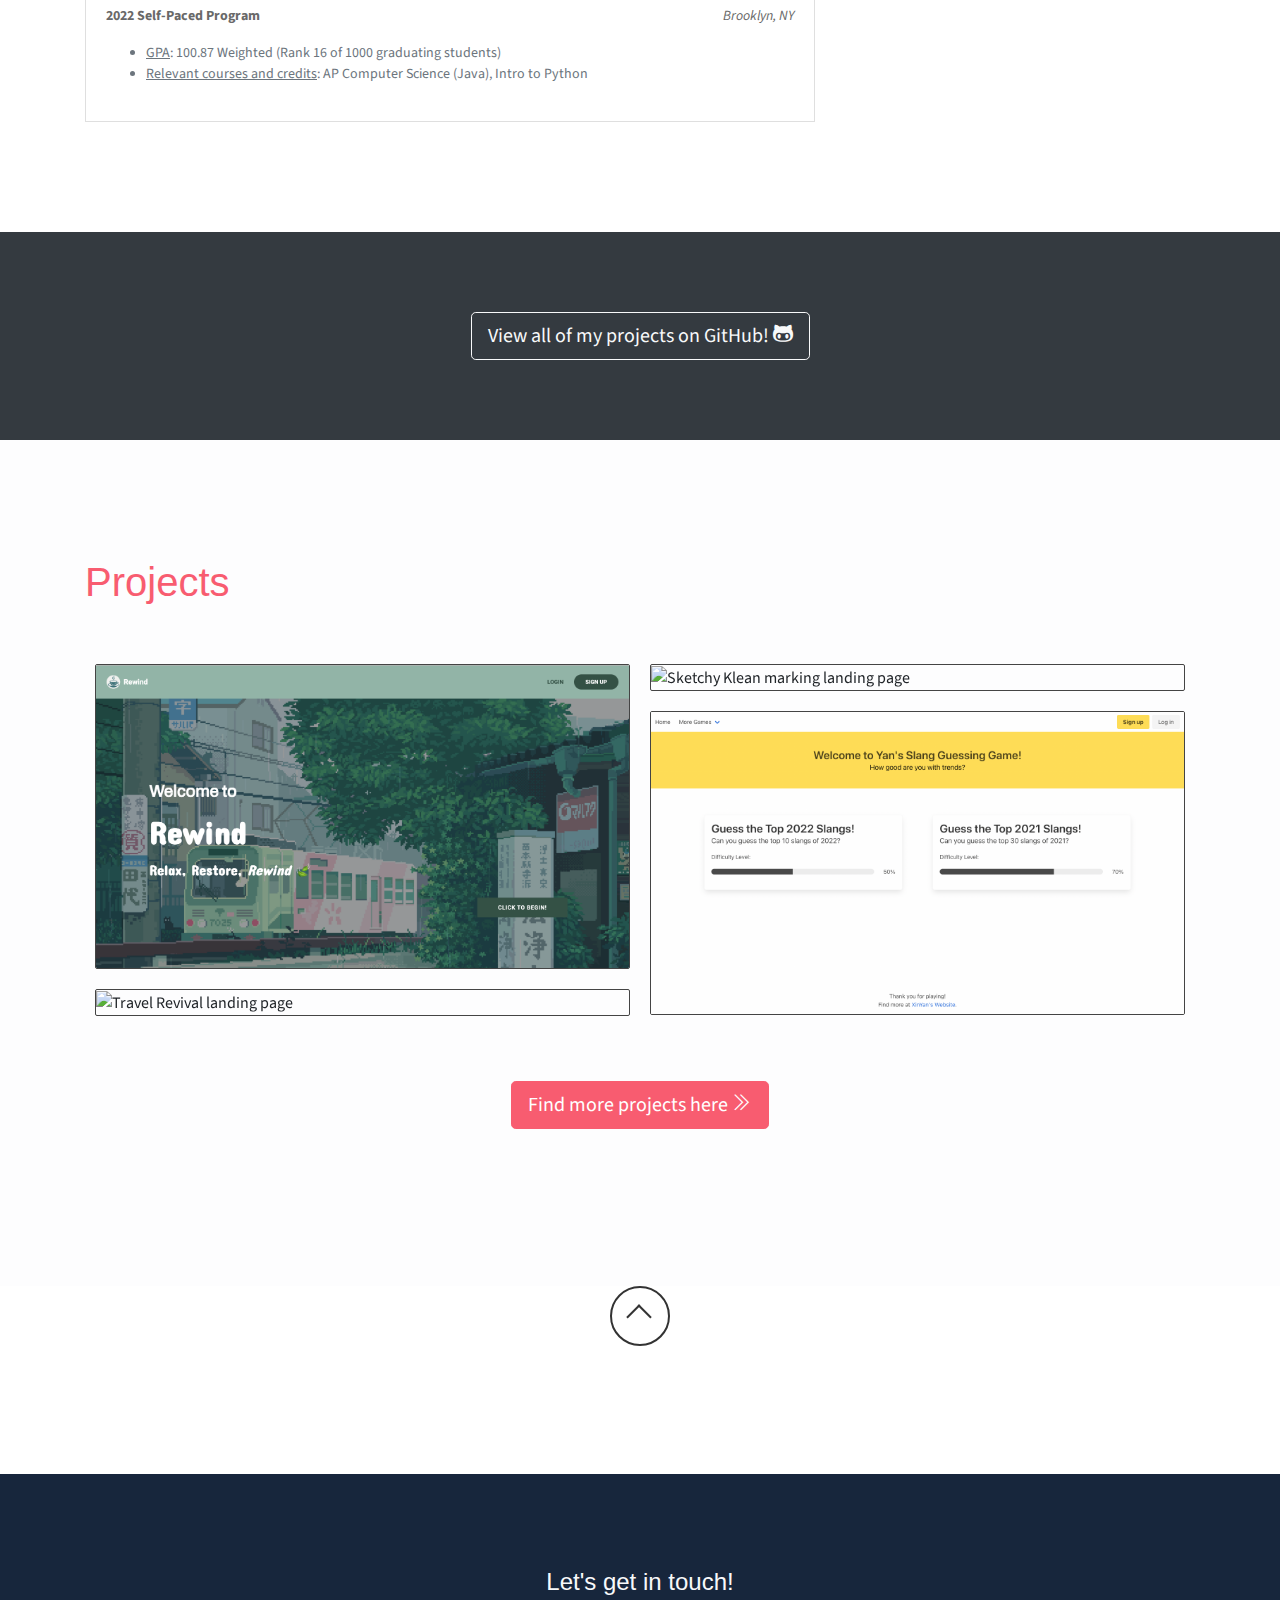
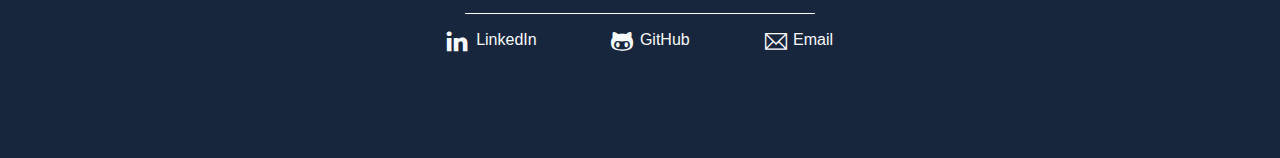
==== commit b4229046: "finished landing page" ====
--- a/index.html
+++ b/index.html
@@ -24,7 +24,7 @@
                 <h4 class="header-subtitle" >Hello, I am</h4>
                 <h1 class="header-title">XinYan</h1>
                 <h6 class="header-mono" >Software Engineer | Web Developer</h6>
-                <a href="https://drive.google.com/file/d/174GBS1X1BDwXUFllJPq9Yc5tFgpgv7HG/view?usp=sharing" target="_blank">
+                <a href="https://drive.google.com/file/d/16maScs1UCjqUlTb0e9-nq8gjhKhXNWeD/view?usp=sharing" target="_blank">
                     <button class="btn btn-primary btn-rounded"><i class="ti-printer pr-2"></i>Print Resume</button>
                 </a>
             </div>
@@ -44,7 +44,7 @@
                         <a href="#about" class="nav-link">About</a>
                     </li>
                     <li class="nav-item">
-                        <a href="#experiences" class="nav-link">Experiences</a>
+                        <a href="#cv" class="nav-link">CV</a>
                     </li>
                 </ul>
                 <ul class="navbar-nav brand">
@@ -72,7 +72,7 @@
                 <span class="line mb-5"></span>
                 <h5 class="mb-3">👩‍💻 🍵 ✈️</h5>
                 <p class="mt-20">Hi! My name is XinYan and I'm a Computer Science student at NYU's Tandon School of Engineering with a love for problem solving and innovation. I am currently pursuing a Bachelor's degree and is eager to learn and apply my skills in various sectors of technology. I enjoy traveling and is a loyal tea lover!</p>
-                <a href="https://drive.google.com/file/d/174GBS1X1BDwXUFllJPq9Yc5tFgpgv7HG/view?usp=sharing" target="_blank">
+                <a href="https://drive.google.com/file/d/16maScs1UCjqUlTb0e9-nq8gjhKhXNWeD/view?usp=sharing" target="_blank">
                     <button class="btn btn-outline-danger"><i class="icon-down-circled2"></i>Download My Resume</button>
                 </a>
             </div>
@@ -80,38 +80,119 @@
     </div>
 
     <!--Resume Section-->
-    <section class="section" id="experiences">
+    <section class="section" id="cv">
         <div class="container">
-            <h2 class="mb-5"><span class="text-danger">Experiences</span></h2>
+            <h2 class="mb-5"><span class="text-danger">CV</span></h2>
             <div class="row">
                 <div class="col-md-8 exper-edu">
                     <div class="card">
-                       <div class="card-header">
+                        <div class="card-header">
                             <div class="mt-2">
-                                <h4>Expertise</h4>
+                                <h4>Experiences</h4>
                                 <span class="line"></span>  
                             </div>
                         </div>
                         <div class="card-body">
-                            <h6 class="title text-danger">2017 - Present</h6>
-                            <P>UX Developer</P>
-                            <P class="subtitle">Lorem ipsum dolor sit amet, consectetur adipisicing elit. Nostrum recusandae, cupiditate ullam dolor ratione repellendus.aliquid repudiandae saepe!.</P>
-                            <hr>
-                            <h6 class="title text-danger">2016 - 2017</h6>
-                            <P>Front-end Developer</P>
-                            <P class="subtitle">Lorem ipsum dolor sit amet, consectetur adipisicing elit. Nostrum recusandae, cupiditate ullam dolor ratione repellendus.aliquid repudiandae saepe!.</P>
-                            <hr>
-                            <h6 class="title text-danger">2015 - 2016</h6>
-                            <P>UX Designer</P>
-                            <P class="subtitle">Lorem ipsum dolor sit amet, consectetur adipisicing elit. Nostrum recusandae, cupiditate ullam dolor ratione repellendus.aliquid repudiandae saepe!.</P>
-                            <hr>
-                            <h6 class="title text-danger">2015 - 2016</h6>
-                            <P>UX Designer</P>
-                            <P class="subtitle">Lorem ipsum dolor sit amet, consectetur adipisicing elit. Nostrum recusandae, cupiditate ullam dolor ratione repellendus.aliquid repudiandae saepe!.</P>
-                            <hr>
-                            <h6 class="title text-danger">2015 - 2016</h6>
-                            <P>UX Designer</P>
-                            <P class="subtitle">Lorem ipsum dolor sit amet, consectetur adipisicing elit. Nostrum recusandae, cupiditate ullam dolor ratione repellendus.aliquid repudiandae saepe!.</P>
+                            <div class="cut">
+                                <h6 class="title text-danger">NYU MakerSpace</h6>
+                                <P>September 2023 – <u>Present</u></P>
+                            </div>
+                            <!-- <h6 class="title text-danger">NYU MakerSpace</h6> -->
+                            <div class="cut">
+                                <P><strong>Technical Assistant</strong></P>
+                                <P><i>Brooklyn, NY</i></P>
+                            </div>
+                            <!-- <P><strong>UX Developer</strong></P> -->
+                            <!-- <P class="subtitle">Lorem ipsum dolor sit amet, consectetur adipisicing elit. Nostrum recusandae, cupiditate ullam dolor ratione repellendus.aliquid repudiandae saepe!.</P> -->
+                            <ul>
+                                <li>Programmed and debugged Vue.js code, adding two key features to an internal website, optimizing tools lab operations</li>
+                                <li>Trained 10 students weekly on various tools lab machines, ensuring a safe and efficient working environment</li>
+                                <li>Led workshop of 20 students on Cricut and heat press, ensuring participants acquired practical knowledge in utilizing the equipments</li>
+                                <li>Identified, maintained, and resolved issues with 3D printing technologies, ensuring the continuous and efficient operations</li>
+                            </ul>
+                            <hr>
+                            <div class="cut">
+                                <h6 class="title text-danger">Google</h6>
+                                <P>May – August 2023</P>
+                            </div>
+                            <!-- <h6 class="title text-danger">NYU MakerSpace</h6> -->
+                            <div class="cut">
+                                <P><strong>STEP Intern</strong></P>
+                                <P><i>Sunnyvale, CA</i></P>
+                            </div>
+                            <!-- <P><strong>UX Developer</strong></P> -->
+                            <!-- <P class="subtitle">Lorem ipsum dolor sit amet, consectetur adipisicing elit. Nostrum recusandae, cupiditate ullam dolor ratione repellendus.aliquid repudiandae saepe!.</P> -->
+                            <ul>
+                                <li>Implemented changes to the backend of an Account Recovery Challenge using Java and Google Protobufs, resulting in an estimated $900K/year savings in SMS costs</li>
+                                <li>Made UX improvements to an Account Recovery challenge using Google's experiment frameworks and closure templates on two separate Google server platforms, which translated to a better completion rate of the challenge</li>
+                                <li>Collaborated with UX writers and managers on implementation and design reviews, ensuring that features met needs and were impactful</li>
+                                <li>Partnered with another intern to deliver a polished final implementation document and demo to parent team of over 50 Google employees</li>
+                            </ul>
+                            <hr>
+                            <div class="cut">
+                                <h6 class="title text-danger">Kode With Klossy</h6>
+                                <P>August 2022</P>
+                            </div>
+                            <!-- <h6 class="title text-danger">NYU MakerSpace</h6> -->
+                            <div class="cut">
+                                <P><strong>Mobile App Development Scholar</strong></P>
+                                <P><i>Remote</i></P>
+                            </div>
+                            <!-- <P><strong>UX Developer</strong></P> -->
+                            <!-- <P class="subtitle">Lorem ipsum dolor sit amet, consectetur adipisicing elit. Nostrum recusandae, cupiditate ullam dolor ratione repellendus.aliquid repudiandae saepe!.</P> -->
+                            <ul>
+                                <li>Completed a two-week introductory mobile app development program on Swift, iOS Application developer XCode, and GitHub</li>
+                                <li>Delivered an extensive final project developing an iOS application on mental health while collaborating with other scholars</li>
+                            </ul>
+                            <hr>
+                            <div class="cut">
+                                <h6 class="title text-danger">Google</h6>
+                                <P>July 2022 – August 2022</P>
+                            </div>
+                            <!-- <h6 class="title text-danger">NYU MakerSpace</h6> -->
+                            <div class="cut">
+                                <P><strong>CSSI Participant (Computer Science Summer Institute)</strong></P>
+                                <P><i>Remote</i></P>
+                            </div>
+                            <!-- <P><strong>UX Developer</strong></P> -->
+                            <!-- <P class="subtitle">Lorem ipsum dolor sit amet, consectetur adipisicing elit. Nostrum recusandae, cupiditate ullam dolor ratione repellendus.aliquid repudiandae saepe!.</P> -->
+                            <ul>
+                                <li>Participated in an intensive project-based HTML, CSS and JavaScript curriculum program taught by Google engineers</li>
+                                <li>Configured 12 individual and 5 team coding projects in HTML, CSS, and JavaScript under the guidance of software engineers</li>
+                                <li>Attended product design, resume development, and software engineering interview workshops</li>
+                                <li>Delivered a collaborative final project presentation that included a live demonstration to Google employees and community leaders</li>
+                            </ul>
+                            <hr>
+                            <div class="cut">
+                                <h6 class="title text-danger">Girls Who Code</h6>
+                                <P>July 2022 – August 2022</P>
+                            </div>
+                            <!-- <h6 class="title text-danger">NYU MakerSpace</h6> -->
+                            <div class="cut">
+                                <P><strong>2022 Self-Paced Program</strong></P>
+                                <P><i>Remote</i></P>
+                            </div>
+                            <!-- <P><strong>UX Developer</strong></P> -->
+                            <!-- <P class="subtitle">Lorem ipsum dolor sit amet, consectetur adipisicing elit. Nostrum recusandae, cupiditate ullam dolor ratione repellendus.aliquid repudiandae saepe!.</P> -->
+                            <ul>
+                                <li>Created 4 chatbox applications with Python and earned an intermediate-level badge in Python for Cyber Security and Cryptography</li>
+                            </ul>
+                            <hr>
+                            <div class="cut">
+                                <h6 class="title text-danger">Coding Ninjas</h6>
+                                <P>July 2022 – August 2022</P>
+                            </div>
+                            <!-- <h6 class="title text-danger">NYU MakerSpace</h6> -->
+                            <div class="cut">
+                                <P><strong>Coding Sensei Intern</strong></P>
+                                <P><i>Remote</i></P>
+                            </div>
+                            <!-- <P><strong>UX Developer</strong></P> -->
+                            <!-- <P class="subtitle">Lorem ipsum dolor sit amet, consectetur adipisicing elit. Nostrum recusandae, cupiditate ullam dolor ratione repellendus.aliquid repudiandae saepe!.</P> -->
+                            <ul>
+                                <li>Coded 52+ working applications in Scratch and JavaScript</li>
+                                <li>Taught students Scratch and JavaScript through a curriculum and debugging code along with the student during office hours</li>
+                            </ul>
                         </div>
                     </div>
                     <div class="card">
@@ -122,18 +203,53 @@
                             </div>
                         </div>
                         <div class="card-body">
-                            <h6 class="title text-danger">2017 - Present</h6>
-                            <P>B.E Computer Engineering</P>
-                            <P class="subtitle">Lorem ipsum dolor sit amet, consectetur adipisicing elit. Error corrupti recusandae obcaecati odit repellat ducimus cum, minus tempora aperiam at.</P>
-                            <hr>
-                            <h6 class="title text-danger">2016 - 2017</h6>
-                            <P>Diploma in Computer Engineering</P>
-                            <P class="subtitle">Lorem ipsum dolor sit amet, consectetur adipisicing elit. Eos, id officiis quas placeat quia voluptas dolorum rem animi nostrum quae.aliquid repudiandae saepe!.</P>
-                            <hr>
-                            <h6 class="title text-danger">2015 - 2016</h6>
-                            <P>High School Degree</P>
-                            <P class="subtitle">Lorem ipsum dolor sit amet, consectetur adipisicing elit. Nostrum recusandae, cupiditate ullam dolor ratione repellendus.aliquid repudiandae saepe!.</P>
-                            
+                            <div class="cut">
+                                <h6 class="title text-danger">New York University</h6>
+                                <P>September 2022 – Expected May 2026</P>
+                            </div>
+                            <!-- <h6 class="title text-danger">NYU MakerSpace</h6> -->
+                            <div class="cut">
+                                <P><strong>Computer Science (Bachelor of Science)</strong></P>
+                                <P><i>NY</i></P>
+                            </div>
+                            <!-- <P><strong>UX Developer</strong></P> -->
+                            <!-- <P class="subtitle">Lorem ipsum dolor sit amet, consectetur adipisicing elit. Nostrum recusandae, cupiditate ullam dolor ratione repellendus.aliquid repudiandae saepe!.</P> -->
+                            <ul>
+                                <li><u>GPA</u>: 3.5/4.0</li>
+                                <li><u>Relevant courses</u>: Problem Solving and Programming I,  Data Structures and Algorithms, Object Oriented Programming, Computer Architecture, Databases 
+                                </li>
+                            </ul>
+                            <hr>
+                            <div class="cut">
+                                <h6 class="title text-danger">New York University Shanghai</h6>
+                                <P>January 2024 - May 2024</P>
+                            </div>
+                            <!-- <h6 class="title text-danger">NYU MakerSpace</h6> -->
+                            <div class="cut">
+                                <P><strong>Spring 2024 Study Away</strong></P>
+                                <P><i>Shanghai, China</i></P>
+                            </div>
+                            <!-- <P><strong>UX Developer</strong></P> -->
+                            <!-- <P class="subtitle">Lorem ipsum dolor sit amet, consectetur adipisicing elit. Nostrum recusandae, cupiditate ullam dolor ratione repellendus.aliquid repudiandae saepe!.</P> -->
+                            <ul>
+                                <li>Studied Chinese</li>
+                            </ul>
+                            <hr>
+                            <div class="cut">
+                                <h6 class="title text-danger">Midwood High School</h6>
+                                <P>2018 – 2022</P>
+                            </div>
+                            <!-- <h6 class="title text-danger">NYU MakerSpace</h6> -->
+                            <div class="cut">
+                                <P><strong>2022 Self-Paced Program</strong></P>
+                                <P><i>Brooklyn, NY</i></P>
+                            </div>
+                            <!-- <P><strong>UX Developer</strong></P> -->
+                            <!-- <P class="subtitle">Lorem ipsum dolor sit amet, consectetur adipisicing elit. Nostrum recusandae, cupiditate ullam dolor ratione repellendus.aliquid repudiandae saepe!.</P> -->
+                            <ul>
+                                <li><u>GPA</u>: 100.87 Weighted (Rank 16 of 1000 graduating students)</li>
+                                <li><u>Relevant courses and credits</u>: AP Computer Science (Java), Intro to Python</li>
+                            </ul>
                         </div>
                     </div>
                 </div>
@@ -141,32 +257,36 @@
                     <div class="card">
                        <div class="card-header">
                             <div class="pull-left">
-                                <h4 class="mt-2">Skills</h4>
+                                <h4 class="mt-2">Languages</h4>
                                 <span class="line"></span>  
                             </div>
                         </div>
                         <div class="card-body pb-2">
-                            <h6>hTL5 &amp; CSS3</h6>
+                            <h6>Python</h6>
                             <div class="progress mb-3">
                                 <!-- <div class="progress-bar bg-danger" role="progressbar" style="width: 97%" aria-valuenow="25" aria-valuemin="0" aria-valuemax="100"></div> -->
                             </div>
-                            <h6>JavaScript</h6>
+                            <h6>Java</h6>
                             <div class="progress mb-3">
                                 <!-- <div class="progress-bar bg-danger" role="progressbar" style="width: 85%" aria-valuenow="25" aria-valuemin="0" aria-valuemax="100"></div> -->
                             </div>
-                            <h6>PHP</h6>
+                            <h6>HTML, CSS, & JavaScript</h6>
                             <div class="progress mb-3">
                                 <!-- <div class="progress-bar bg-danger" role="progressbar" style="width: 80%" aria-valuenow="50" aria-valuemin="0" aria-valuemax="100"></div> -->
                             </div>
-                            <h6>SQL</h6>
+                            <h6>C++</h6>
                             <div class="progress mb-3">
                                 <!-- <div class="progress-bar bg-danger" role="progressbar" style="width: 90%" aria-valuenow="75" aria-valuemin="0" aria-valuemax="100"></div> -->
                             </div>
-                            <h6>Laborum</h6>
+                            <h6>Vue.js</h6>
                             <div class="progress mb-3">
                                 <!-- <div class="progress-bar bg-danger" role="progressbar" style="width: 90%" aria-valuenow="75" aria-valuemin="0" aria-valuemax="100"></div> -->
                             </div>
-                            <h6>Tempora</h6>
+                            <h6>Google Closure Template System</h6>
+                            <div class="progress mb-3">
+                                <!-- <div class="progress-bar bg-danger" role="progressbar" style="width: 90%" aria-valuenow="75" aria-valuemin="0" aria-valuemax="100"></div> -->
+                            </div>
+                            <h6>Bash</h6>
                             <div class="progress mb-3">
                                 <!-- <div class="progress-bar bg-danger" role="progressbar" style="width: 90%" aria-valuenow="75" aria-valuemin="0" aria-valuemax="100"></div> -->
                             </div>
@@ -180,49 +300,67 @@
                             </div>
                         </div>
                         <div class="card-body pb-2">
-                            <h6>English</h6>
+                            <h6>Google Server Platforms</h6>
                             <div class="progress mb-3">
                                 <!-- <div class="progress-bar bg-danger" role="progressbar" style="width: 80%" aria-valuenow="25" aria-valuemin="0" aria-valuemax="100"></div> -->
                             </div> 
-                            <h6>French</h6>
+                            <h6>Google Experimental Frameworks</h6>
                             <div class="progress mb-3">
                                 <!-- <div class="progress-bar bg-danger" role="progressbar" style="width: 45%" aria-valuenow="25" aria-valuemin="0" aria-valuemax="100"></div> -->
                             </div>
-                            <h6>Spanish</h6>
+                            <h6>Protocol Buffers</h6>
                             <div class="progress mb-3">
                                 <!-- <div class="progress-bar bg-danger" role="progressbar" style="width: 67%" aria-valuenow="50" aria-valuemin="0" aria-valuemax="100"></div> -->
                             </div>
-                        </div>
-                    </div>
-                    <div class="card">
-                    <div class="card-header">
+                            <h6>Piper (Google Codebase)</h6>
+                            <div class="progress mb-3">
+                                <!-- <div class="progress-bar bg-danger" role="progressbar" style="width: 67%" aria-valuenow="50" aria-valuemin="0" aria-valuemax="100"></div> -->
+                            </div>
+                            <h6>Google Guice</h6>
+                            <div class="progress mb-3">
+                                <!-- <div class="progress-bar bg-danger" role="progressbar" style="width: 67%" aria-valuenow="50" aria-valuemin="0" aria-valuemax="100"></div> -->
+                            </div>
+                            <h6>Version Control</h6>
+                            <div class="progress mb-3">
+                                <!-- <div class="progress-bar bg-danger" role="progressbar" style="width: 67%" aria-valuenow="50" aria-valuemin="0" aria-valuemax="100"></div> -->
+                            </div>
+                        </div>
+                    </div>
+                    <!-- <div class="card">
+                        <div class="card-header">
                             <div class="pull-left">
                                 <h4 class="mt-2">Hobbies</h4>
                                 <span class="line"></span>  
                             </div>
                         </div>
                         <div class="card-body pb-2">
-                            <h6>English</h6>
-                            <div class="progress mb-3">
-                                <!-- <div class="progress-bar bg-danger" role="progressbar" style="width: 80%" aria-valuenow="25" aria-valuemin="0" aria-valuemax="100"></div> -->
-                            </div>
-                            <h6>French</h6>
-                            <div class="progress mb-3">
-                                <!-- <div class="progress-bar bg-danger" role="progressbar" style="width: 45%" aria-valuenow="25" aria-valuemin="0" aria-valuemax="100"></div> -->
+                            <h6>Traveling ✈️</h6>
+                            <div class="progress mb-3">
+                                <div class="progress-bar bg-danger" role="progressbar" style="width: 80%" aria-valuenow="25" aria-valuemin="0" aria-valuemax="100"></div>
+                            </div>
+                            <h6>Tea tasting 🍵</h6>
+                            <div class="progress mb-3">
+                                <div class="progress-bar bg-danger" role="progressbar" style="width: 45%" aria-valuenow="25" aria-valuemin="0" aria-valuemax="100"></div>
                             </div>
                             <h6>Spanish</h6>
                             <div class="progress mb-3">
-                                <!-- <div class="progress-bar bg-danger" role="progressbar" style="width: 67%" aria-valuenow="50" aria-valuemin="0" aria-valuemax="100"></div> -->
-                            </div>
-                        </div>
-                    </div>
+                                <div class="progress-bar bg-danger" role="progressbar" style="width: 67%" aria-valuenow="50" aria-valuemin="0" aria-valuemax="100"></div>
+                            </div>
+                        </div>
+                    </div> -->
                 </div>
             </div>
         </div>
     </section>
 
-    <section class="section bg-dark text-center">
+    <section class="section bg-dark text-center text-light">
         <div class="container">
+            <!-- <h1 class="title text-light">Find all of my projects on GitHub! <i class="ti-github" aria-hidden="true"></i></h1> -->
+            <a href="https://github.com/XinYanC" target="_blank">
+                <button class="btn btn-outline-light btn-lg">View all of my projects on GitHub! <i class="ti-github" aria-hidden="true"></i></button>
+            </a>
+        </div>
+        <!-- <div class="container">
             <div class="row text-center">
                 <div class="col-md-6 col-lg-3">
                     <div class="row ">
@@ -269,163 +407,7 @@
                     </div>
                 </div>
             </div>
-        </div>
-    </section>
-
-    <section class="section" id="service">
-        <div class="container">
-            <h2 class="mb-5 pb-4"><span class="text-danger">My</span> Services</h2>
-            <div class="row">
-                <div class="col-md-4 col-sm-6">
-                    <div class="card mb-5">
-                       <div class="card-header has-icon">
-                            <i class="ti-vector text-danger" aria-hidden="true"></i>
-                        </div>
-                        <div class="card-body px-4 py-3">
-                            <h5 class="mb-3 card-title text-dark">Ullam</h5>
-                            <P class="subtitle">Lorem ipsum dolor sit amet, consectetur adipisicing elit. Ullam commodi provident, dolores reiciendis enim pariatur error optio, tempora ex, nihil nesciunt! In praesentium sunt commodi, unde ipsam ex veritatis laboriosam dolor asperiores suscipit blanditiis, dignissimos quos nesciunt nulla aperiam officia.</P>
-                        </div>
-                    </div>
-                </div>
-                <div class="col-md-4 col-sm-6">
-                    <div class="card mb-5">
-                       <div class="card-header has-icon">
-                            <i class="ti-write text-danger" aria-hidden="true"></i>
-                        </div>
-                        <div class="card-body px-4 py-3">
-                            <h5 class="mb-3 card-title text-dark">Asperiores</h5>
-                            <P class="subtitle">Lorem ipsum dolor sit amet, consectetur adipisicing elit. Ullam commodi provident, dolores reiciendis enim pariatur error optio, tempora ex, nihil nesciunt! In praesentium sunt commodi, unde ipsam ex veritatis laboriosam dolor asperiores suscipit blanditiis, dignissimos quos nesciunt nulla aperiam officia.</P>
-                        </div>
-                    </div>
-                </div>
-                <div class="col-md-4 col-sm-6">
-                    <div class="card mb-5">
-                       <div class="card-header has-icon">
-                            <i class="ti-package text-danger" aria-hidden="true"></i>
-                        </div>
-                        <div class="card-body px-4 py-3">
-                            <h5 class="mb-3 card-title text-dark">Tempora</h5>
-                            <P class="subtitle">Lorem ipsum dolor sit amet, consectetur adipisicing elit. Ullam commodi provident, dolores reiciendis enim pariatur error optio, tempora ex, nihil nesciunt! In praesentium sunt commodi, unde ipsam ex veritatis laboriosam dolor asperiores suscipit blanditiis, dignissimos quos nesciunt nulla aperiam officia.</P>
-                        </div>
-                    </div>
-                </div>
-                <div class="col-md-4 col-sm-6">
-                    <div class="card mb-5">
-                       <div class="card-header has-icon">
-                            <i class="ti-map-alt text-danger" aria-hidden="true"></i>
-                        </div>
-                        <div class="card-body px-4 py-3">
-                            <h5 class="mb-3 card-title text-dark">Provident</h5>
-                            <P class="subtitle">Lorem ipsum dolor sit amet, consectetur adipisicing elit. Ullam commodi provident, dolores reiciendis enim pariatur error optio, tempora ex, nihil nesciunt! In praesentium sunt commodi, unde ipsam ex veritatis laboriosam dolor asperiores suscipit blanditiis, dignissimos quos nesciunt nulla aperiam officia.</P>
-                        </div>
-                    </div>
-                </div>
-                <div class="col-md-4 col-sm-6">
-                    <div class="card mb-5">
-                       <div class="card-header has-icon">
-                            <i class="ti-bar-chart text-danger" aria-hidden="true"></i>
-                        </div>
-                        <div class="card-body px-4 py-3">
-                            <h5 class="mb-3 card-title text-dark">Consectetur</h5>
-                            <P class="subtitle">Lorem ipsum dolor sit amet, consectetur adipisicing elit. Ullam commodi provident, dolores reiciendis enim pariatur error optio, tempora ex, nihil nesciunt! In praesentium sunt commodi, unde ipsam ex veritatis laboriosam dolor asperiores suscipit blanditiis, dignissimos quos nesciunt nulla aperiam officia.</P>
-                        </div>
-                    </div>
-                </div>
-                <div class="col-md-4 col-sm-6">
-                    <div class="card mb-5">
-                       <div class="card-header has-icon">
-                            <i class="ti-support text-danger" aria-hidden="true"></i>
-                        </div>
-                        <div class="card-body px-4 py-3">
-                            <h5 class="mb-3 card-title text-dark">Veritatis</h5>
-                            <P class="subtitle">Lorem ipsum dolor sit amet, consectetur adipisicing elit. Ullam commodi provident, dolores reiciendis enim pariatur error optio, tempora ex, nihil nesciunt! In praesentium sunt commodi, unde ipsam ex veritatis laboriosam dolor asperiores suscipit blanditiis, dignissimos quos nesciunt nulla aperiam officia.</P>
-                        </div>
-                    </div>
-                </div>
-            </div>
-        </div>
-    </section>
-
-    <section class="section bg-custom-gray" id="price">
-        <div class="container">
-            <h1 class="mb-5"><span class="text-danger">Packs</span> Pricing</h1>
-            <div class="row align-items-center">
-                <div class="col-md-6 col-lg-3">
-                    <div class="price-card text-center mb-4">
-                        <h3 class="price-card-title">Free</h3>
-                        <div class="price-card-cost">
-                            <sup class="ti-money"></sup>
-                            <span class="num">0</span>
-                            <span class="date">MO</span>
-                        </div>
-                        <ul class="list">
-                            <li class="list-item">5 <span class="text-muted">Project</span></li>
-                            <li class="list-item">1GB <span class="text-muted">Storage</span></li>
-                            <li class="list-item"><span class="text-muted">No Domain</span></li>
-                            <li class="list-item">1 <span class="text-muted">User</span></li>
-                        </ul>
-                        <button class="btn btn-primary btn-rounded w-lg">Subscribe</button>
-                    </div>
-                </div>
-                <div class="col-md-6 col-lg-3">
-                    <div class="price-card text-center mb-4">
-                        <h3 class="price-card-title">Basic</h3>
-                        <div class="price-card-cost">
-                            <sup class="ti-money"></sup>
-                            <span class="num">10</span>
-                            <span class="date">MO</span>
-                        </div>
-                        <ul class="list">
-                            <li class="list-item">50 <span class="text-muted">Project</span></li>
-                            <li class="list-item">10GB <span class="text-muted">Storage</span></li>
-                            <li class="list-item">1<span class="text-muted">Domain</span></li>
-                            <li class="list-item">5 <span class="text-muted">User</span></li>
-                        </ul>
-                        <button class="btn btn-primary btn-rounded w-lg">Subscribe</button>
-                    </div>
-                </div>
-                <div class="col-md-6 col-lg-3">
-                    <div class="price-card text-center price-card-requried mb-4">
-                        <h3 class="price-card-title">Exclusive</h3>
-                        <div class="price-card-cost">
-                            <sup class="ti-money"></sup>
-                            <span class="num">25</span>
-                            <span class="date">MO</span>
-                        </div>
-                        <ul class="list">
-                            <li class="list-item">150 <span class="text-muted">Project</span></li>
-                            <li class="list-item">15GB <span class="text-muted">Storage</span></li>
-                            <li class="list-item">5<span class="text-muted"> Domain</span></li>
-                            <li class="list-item">15<span class="text-muted">User</span></li>
-                        </ul>
-                        <button class="btn btn-primary btn-rounded w-lg">Subscribe</button>
-                    </div>
-                </div>
-                <div class="col-md-6 col-lg-3">
-                    <div class="price-card text-center mb-4">
-                        <h3 class="price-card-title">Pro</h3>
-                        <div class="price-card-cost">
-                            <sup class="ti-money"></sup>
-                            <span class="num">99</span>
-                            <span class="date">MO</span>
-                        </div>
-                        <ul class="list">
-                            <li class="list-item">500 <span class="text-muted">Project</span></li>
-                            <li class="list-item">1000GB <span class="text-muted">Storage</span></li>
-                            <li class="list-item">10<span class="text-muted"> Domain</span></li>
-                            <li class="list-item">Unlimite<span class="text-muted">User</span></li>
-                        </ul>
-                        <button class="btn btn-primary btn-rounded w-lg">Subscribe</button>
-                    </div>
-                </div>
-            </div>
-        </div>
-    </section>
-    <section class="section bg-dark py-5">
-        <div class="container text-center">
-            <h2 class="text-light mb-5 font-weight-normal">I Am Available For FreeLance</h2>
-            <button class="btn bg-primary w-lg" >Hire me</button>
-        </div>
+        </div> -->
     </section>
 
     <!-- Portfolio Section -->
@@ -512,9 +494,9 @@
             </div> 
             <div class="project-button-container">
                 <a href="projects.html">
-                    <button class="btn btn-outline-pro" ><h4>Find more projects here <i class="ti-angle-double-right"></i></h4></button>
+                    <button class="btn btn-outline-pro btn-lg w-lg">Find more projects here <i class="ti-angle-double-right"></i></button>
                 </a>
-            </div>  
+            </div>
             
         </div>            
     </section>
@@ -586,22 +568,21 @@
             scrollTrigger: {
                 pin: true,
                 trigger: ".skills-tech",
-                start: "center 320px",
-                end: "80% center",
+                start: "start center",
+                end: "bottom center",
                 scrub: true,
                 markers: true,
             }
         })
 
-        const tl = gsap.timeline({
-        scrollTrigger: {
-            trigger: ".enjoy",
-            scrub: true,
-            
-            start: "center bottom",
-            end: "bottom center"
-        }
-        })
+        // const tl = gsap.timeline({
+        // scrollTrigger: {
+        //     trigger: ".enjoy",
+        //     scrub: true,
+        //     start: "center bottom",
+        //     end: "bottom center"
+        // }
+        // })
     </script> -->
 
 </body>
--- a/assets/css/page.css
+++ b/assets/css/page.css
@@ -11432,6 +11432,11 @@
   color: green;
 }
 
+.cut {
+  display: flex;
+  justify-content: space-between;
+}
+
 @keyframes up {
 	0% {
 		transform: translate(0);
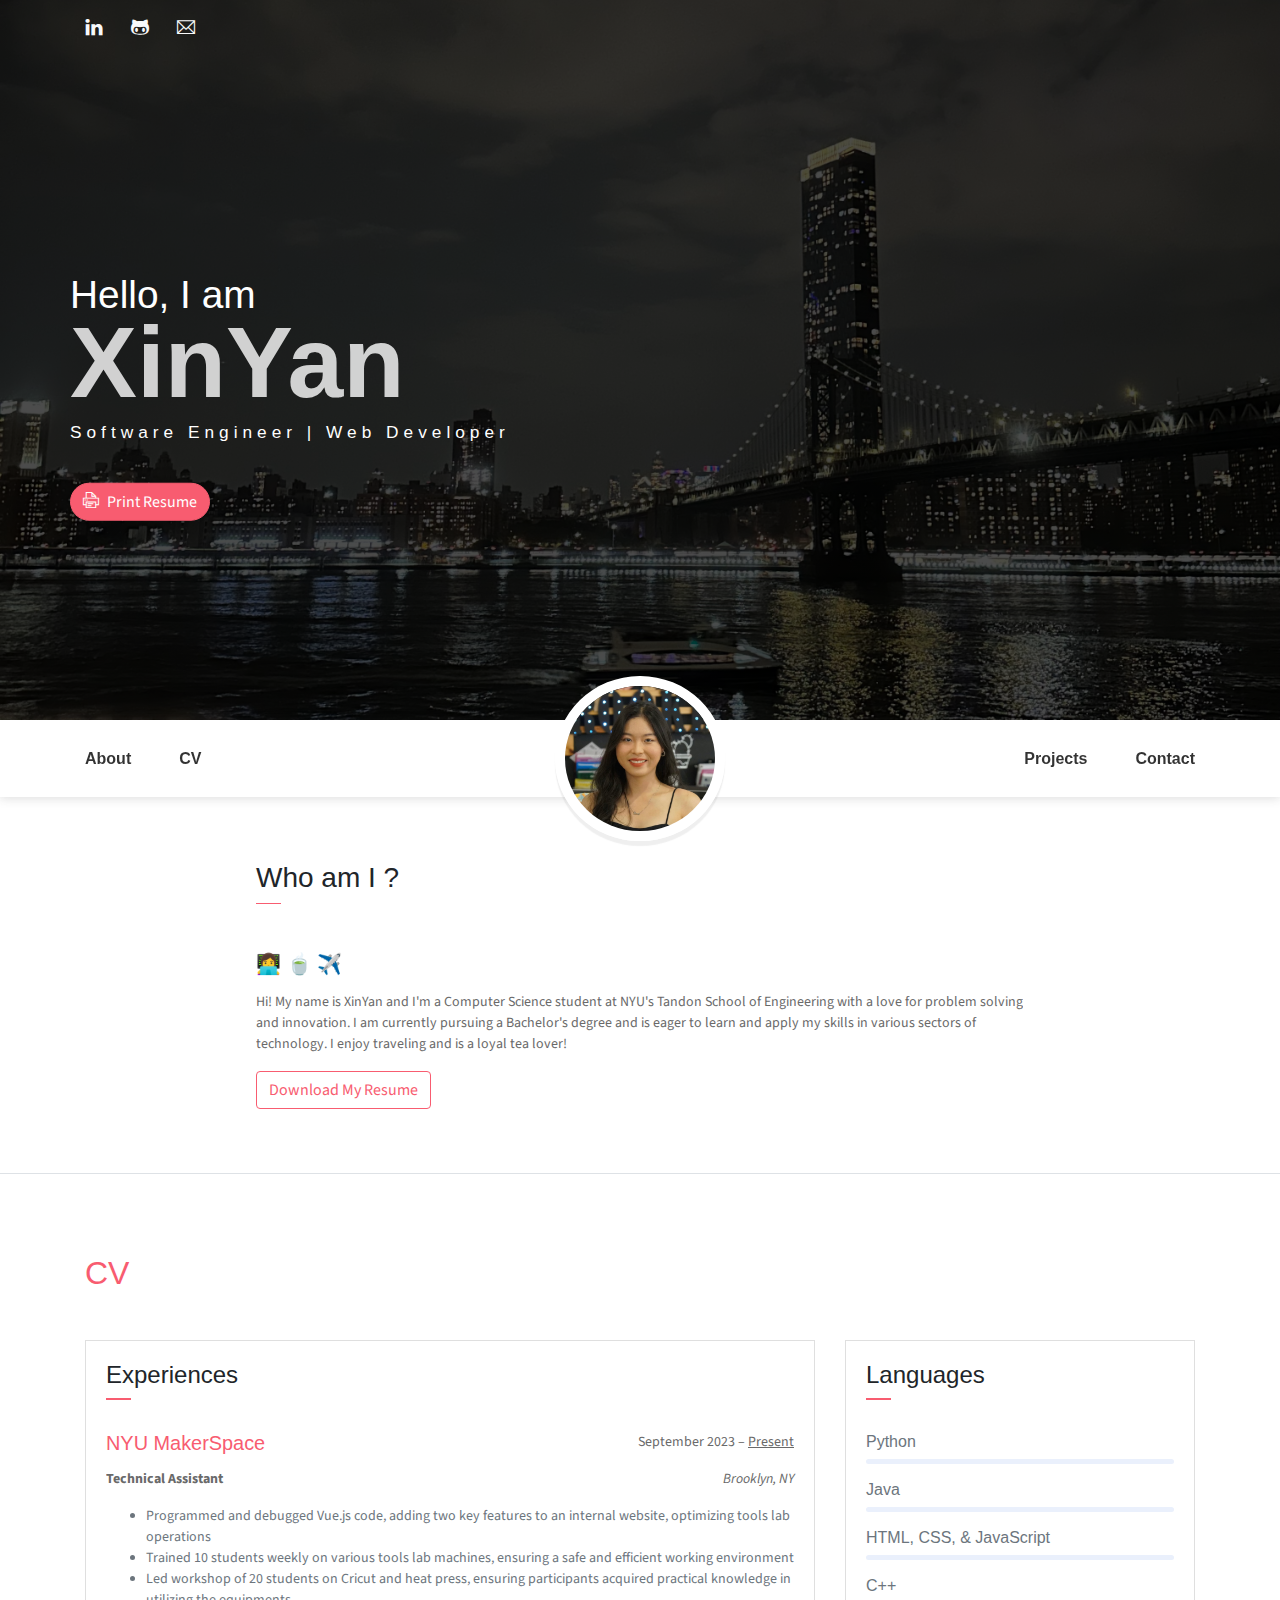
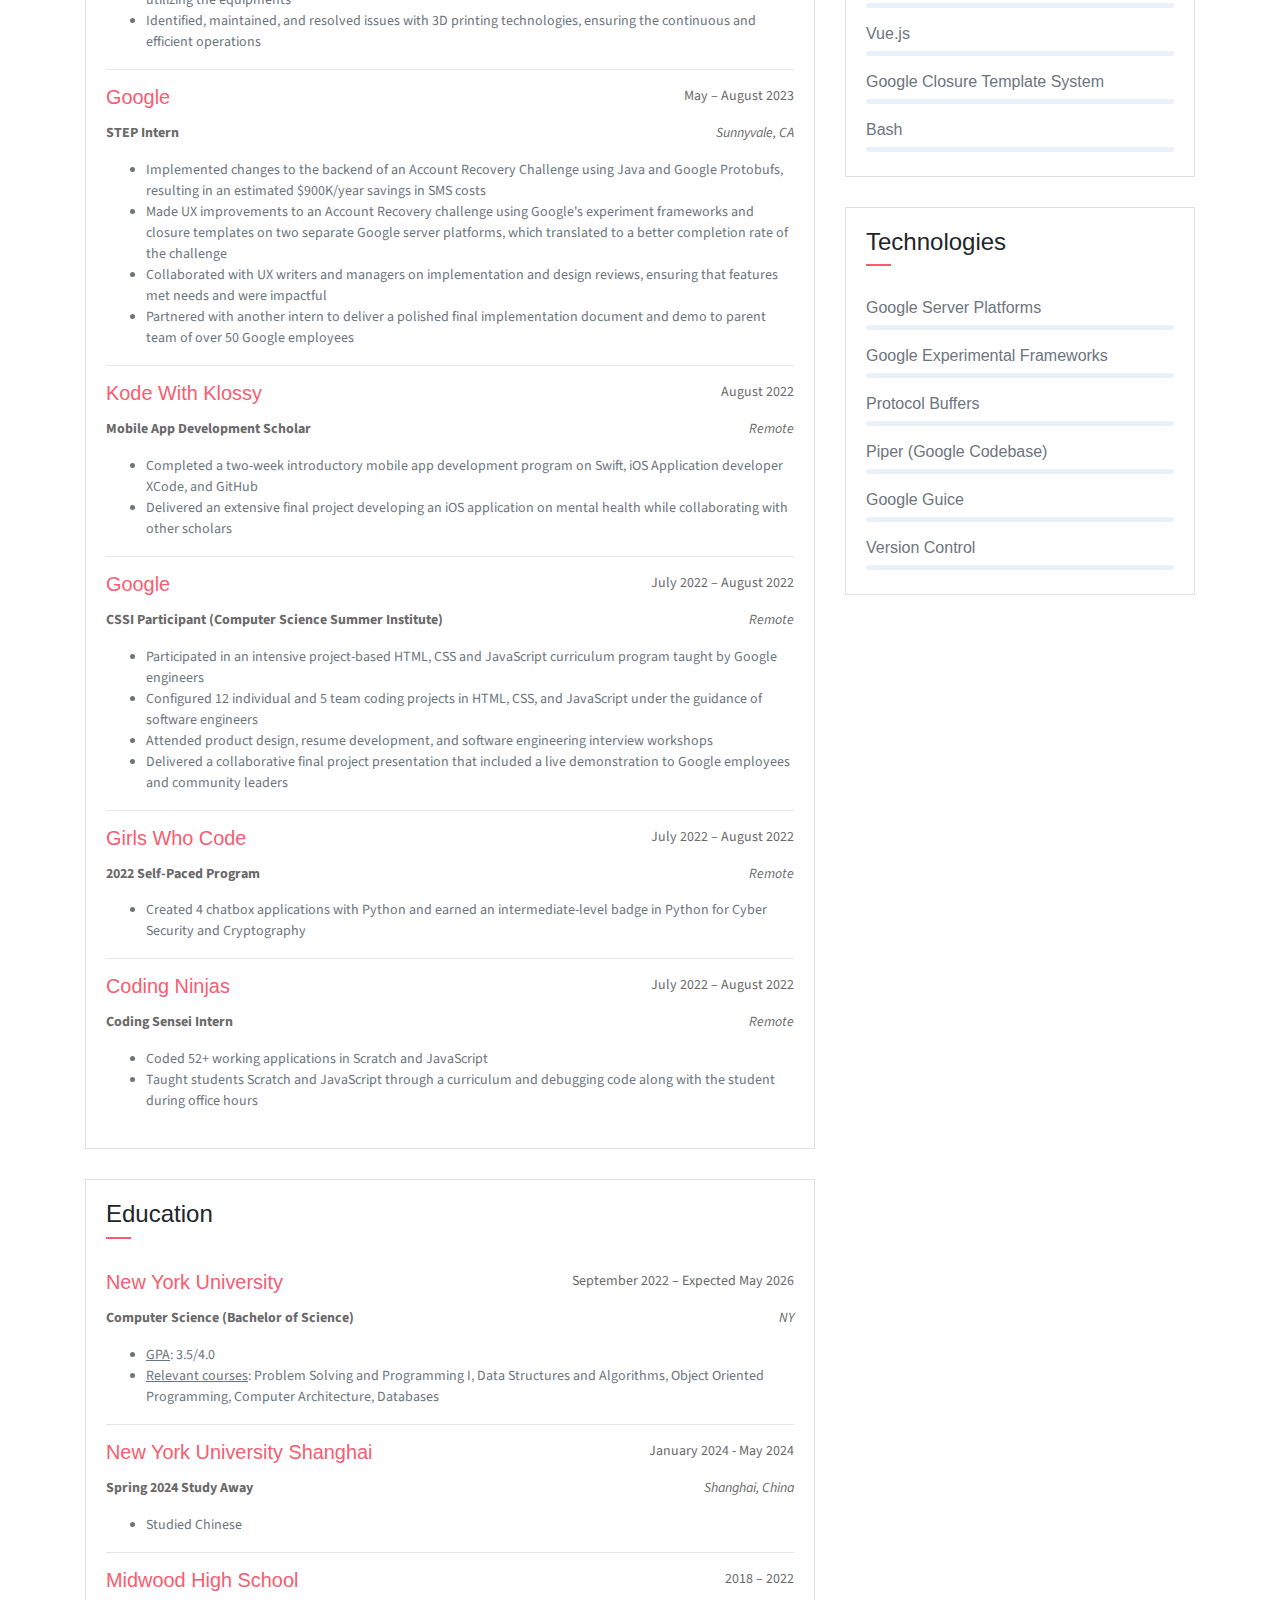
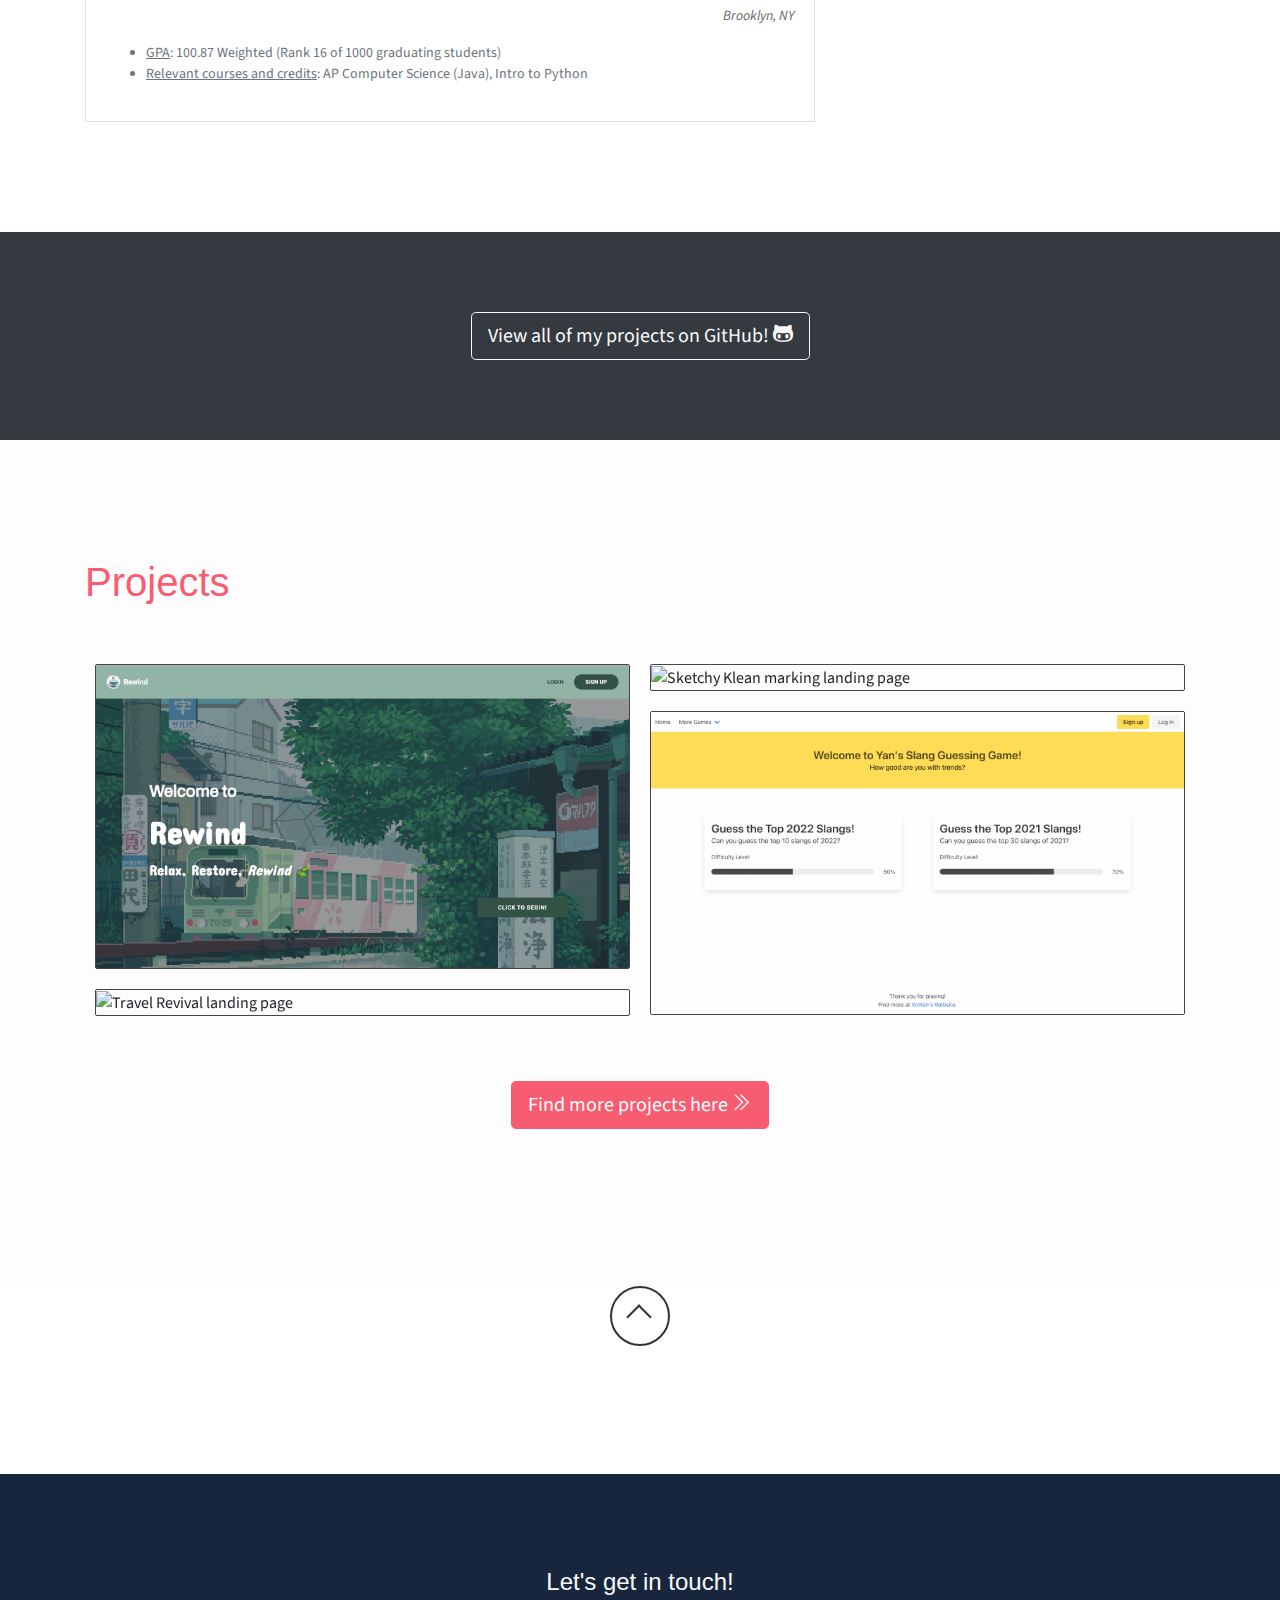
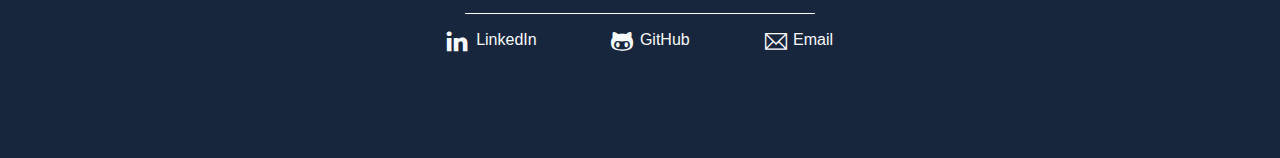
==== commit e524edd5: "description issue fixed" ====
--- a/index.html
+++ b/index.html
@@ -241,7 +241,7 @@
                             </div>
                             <!-- <h6 class="title text-danger">NYU MakerSpace</h6> -->
                             <div class="cut">
-                                <P><strong>2022 Self-Paced Program</strong></P>
+                                <P><strong></strong></P>
                                 <P><i>Brooklyn, NY</i></P>
                             </div>
                             <!-- <P><strong>UX Developer</strong></P> -->
@@ -493,7 +493,7 @@
                 <!-- </div> -->
             </div> 
             <div class="project-button-container">
-                <a href="projects.html">
+                <a href="progress.html">
                     <button class="btn btn-outline-pro btn-lg w-lg">Find more projects here <i class="ti-angle-double-right"></i></button>
                 </a>
             </div>
@@ -532,7 +532,7 @@
                                 </a>
                             </div>
                             <div class="row mb-2 contact-social-link">
-                                <a class="social-link text-light contact-social-link" href="https://www.linkedin.com/in/xinyanc" target="_blank">
+                                <a class="social-link text-light contact-social-link" href="mailto:xxinyan.chen@gmail.com">
                                     <div class="contact-social-link">
                                         <i class="ti-email icon-md contact-social-icon"></i>
                                         <h6>Email</h6>
